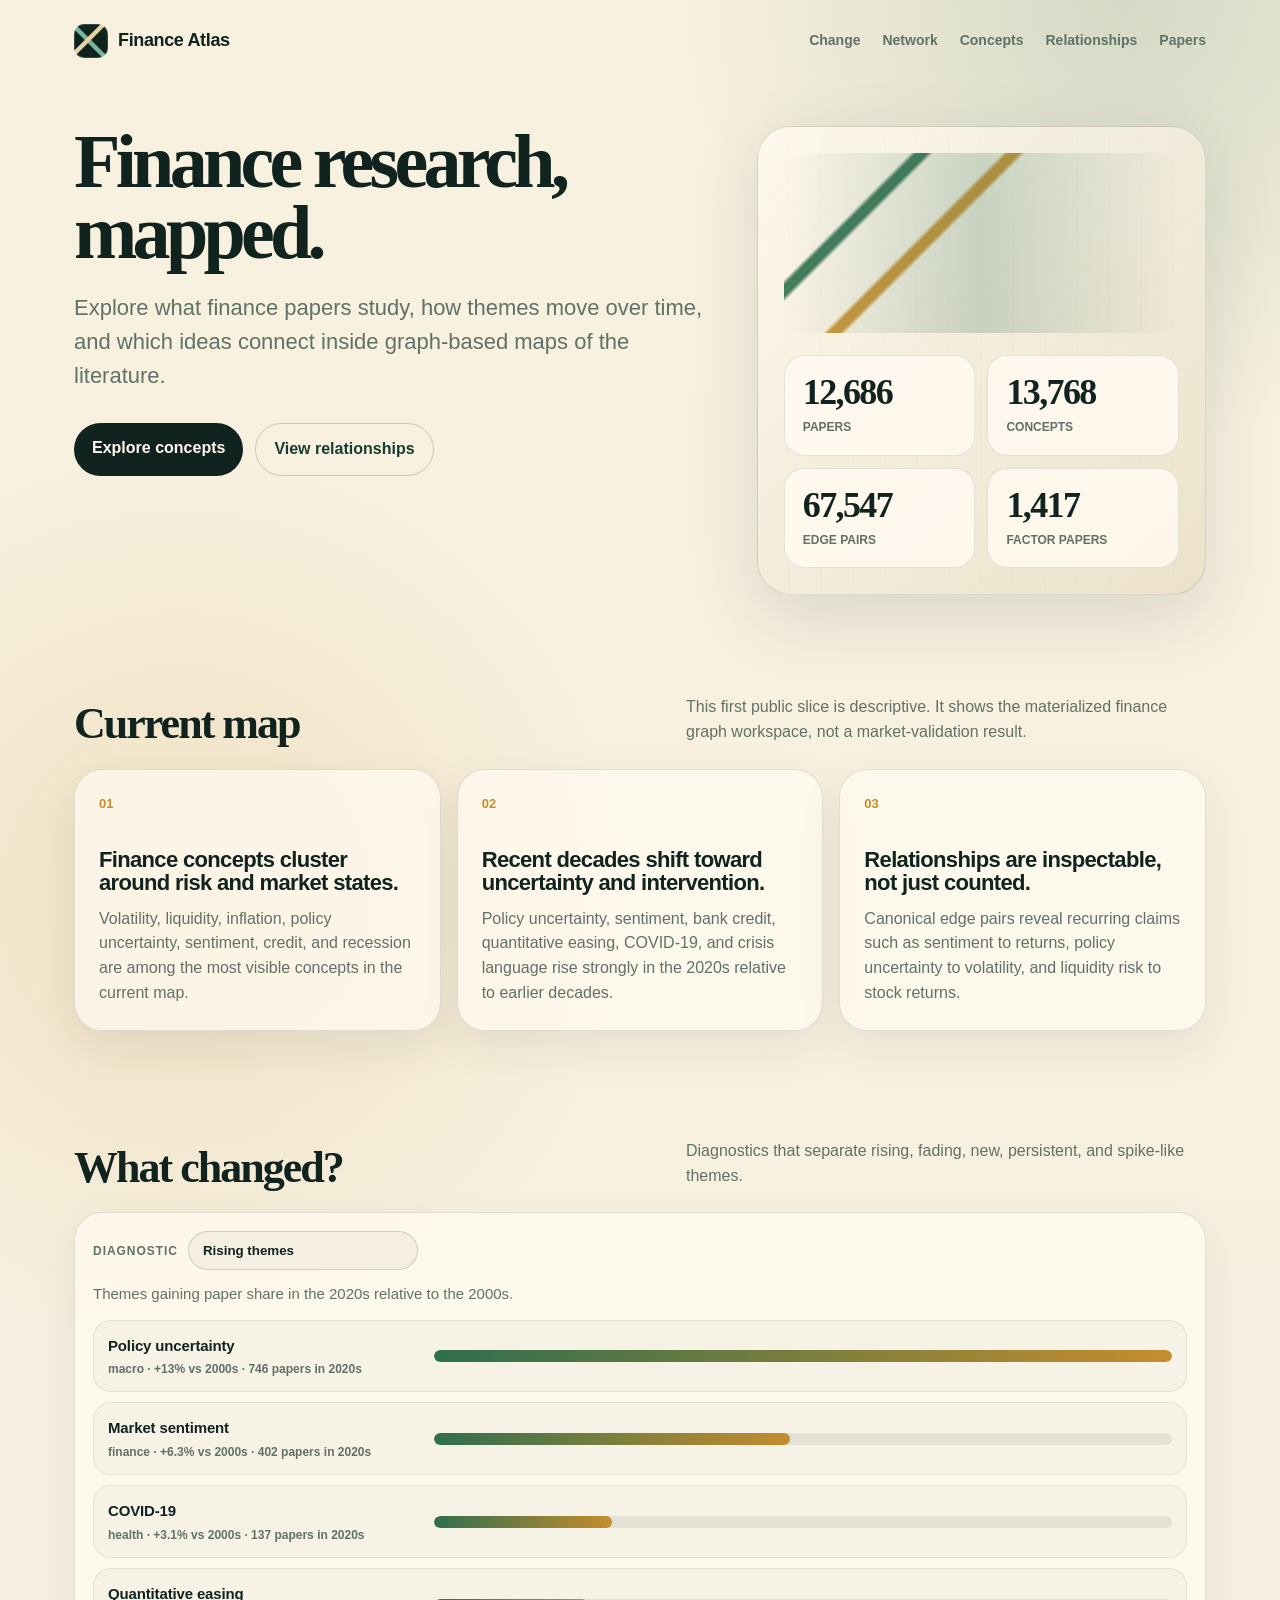
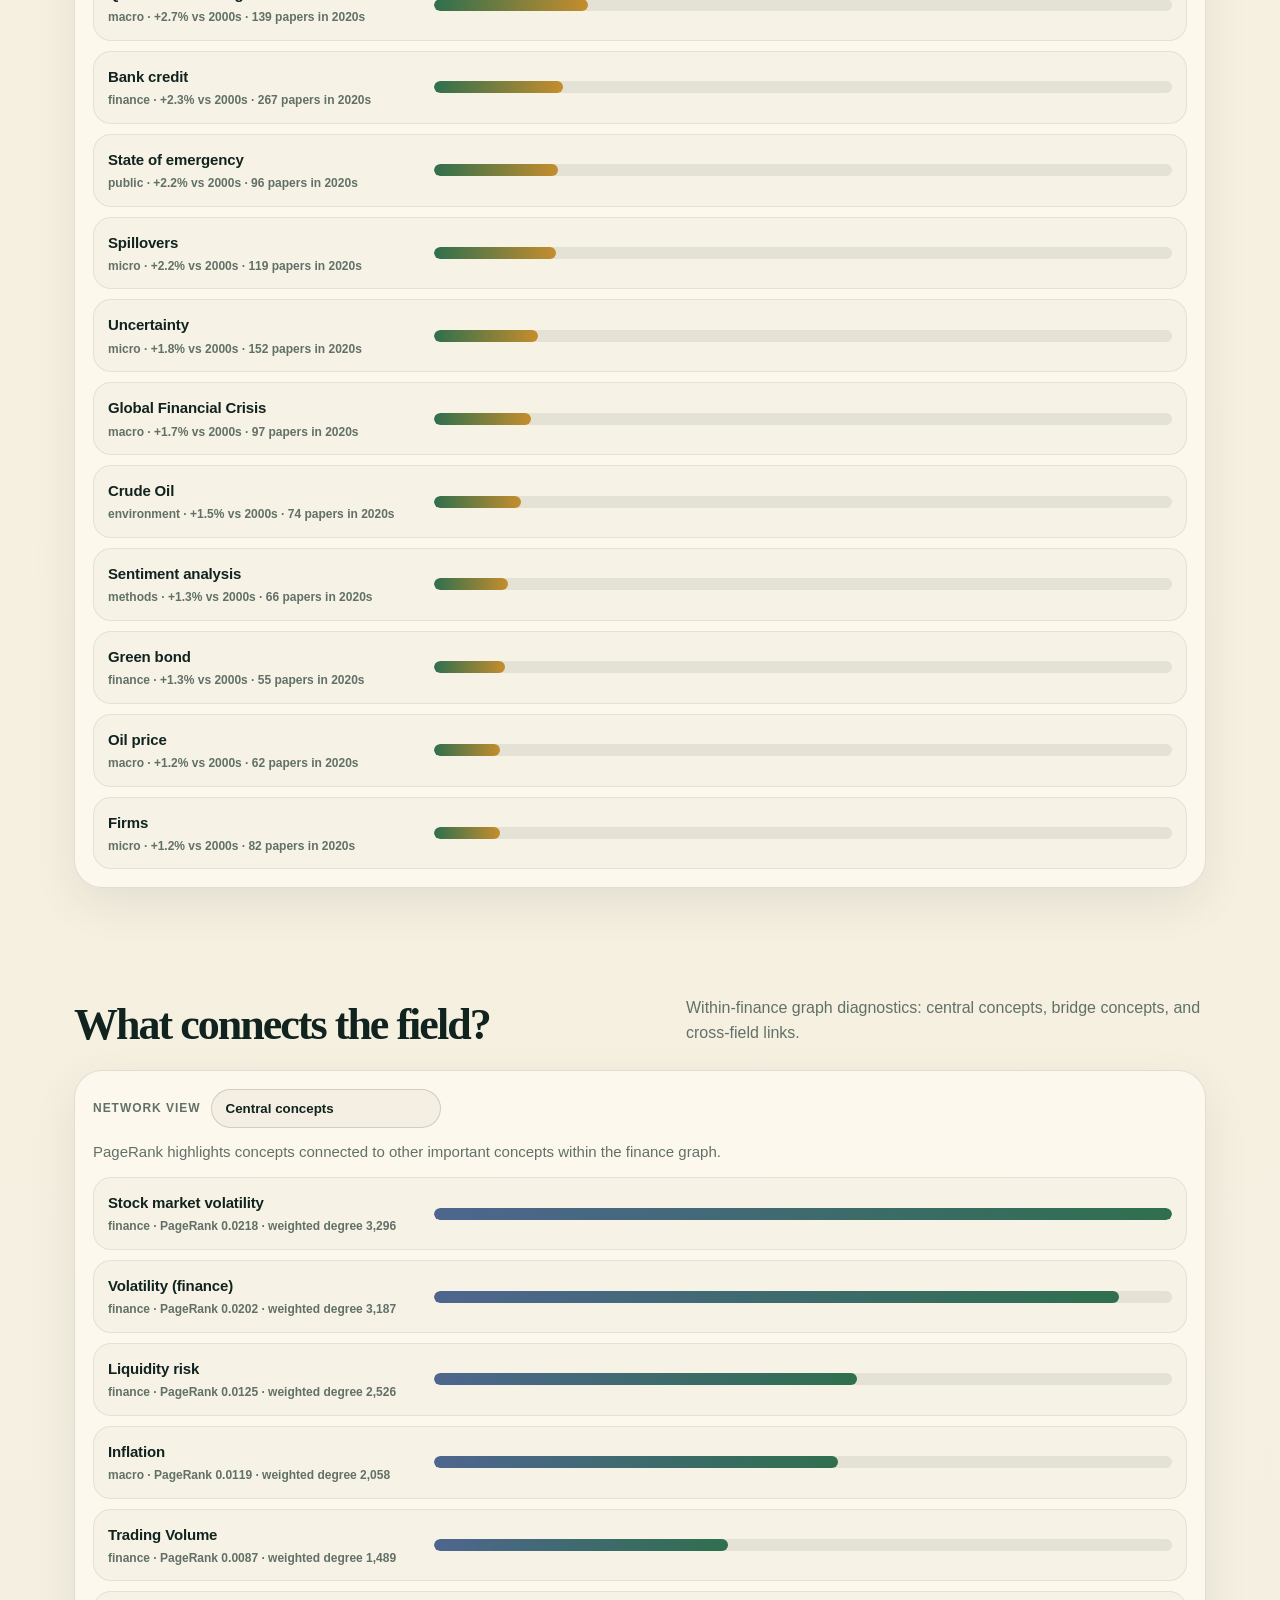
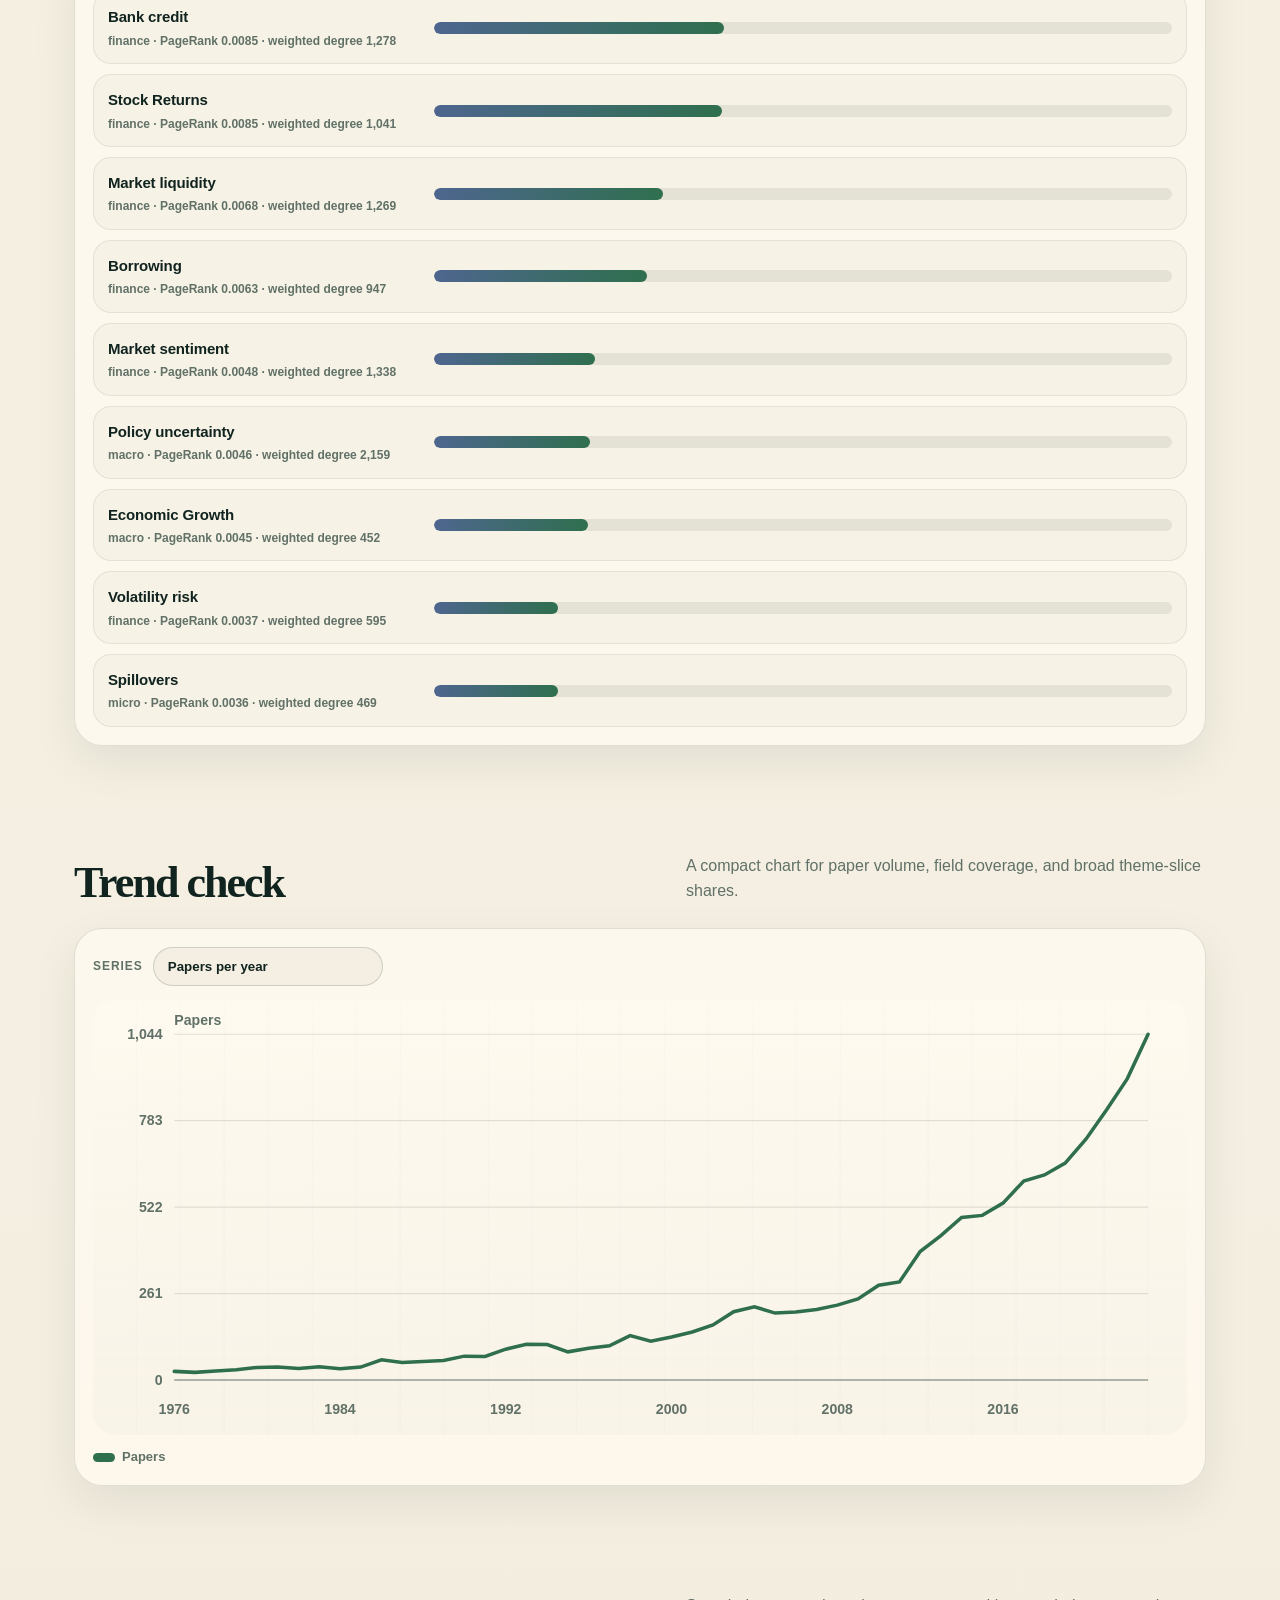
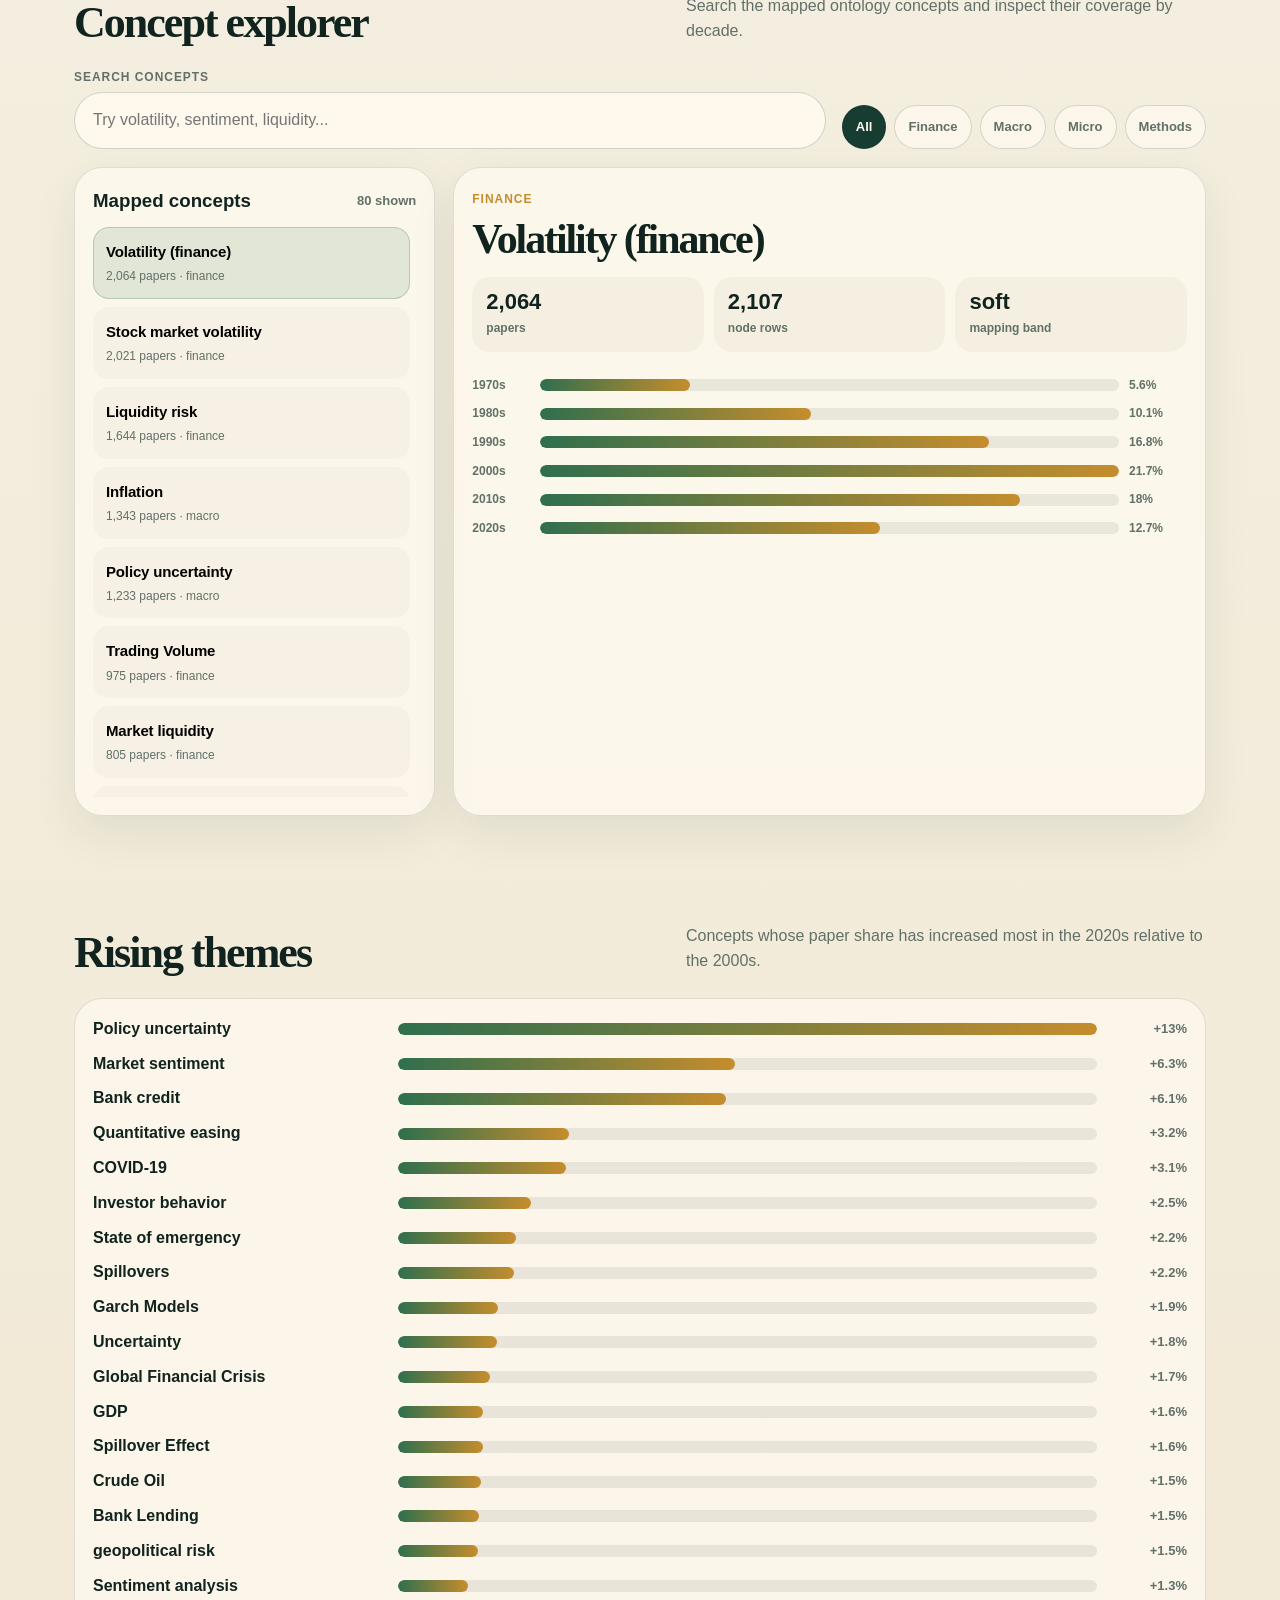
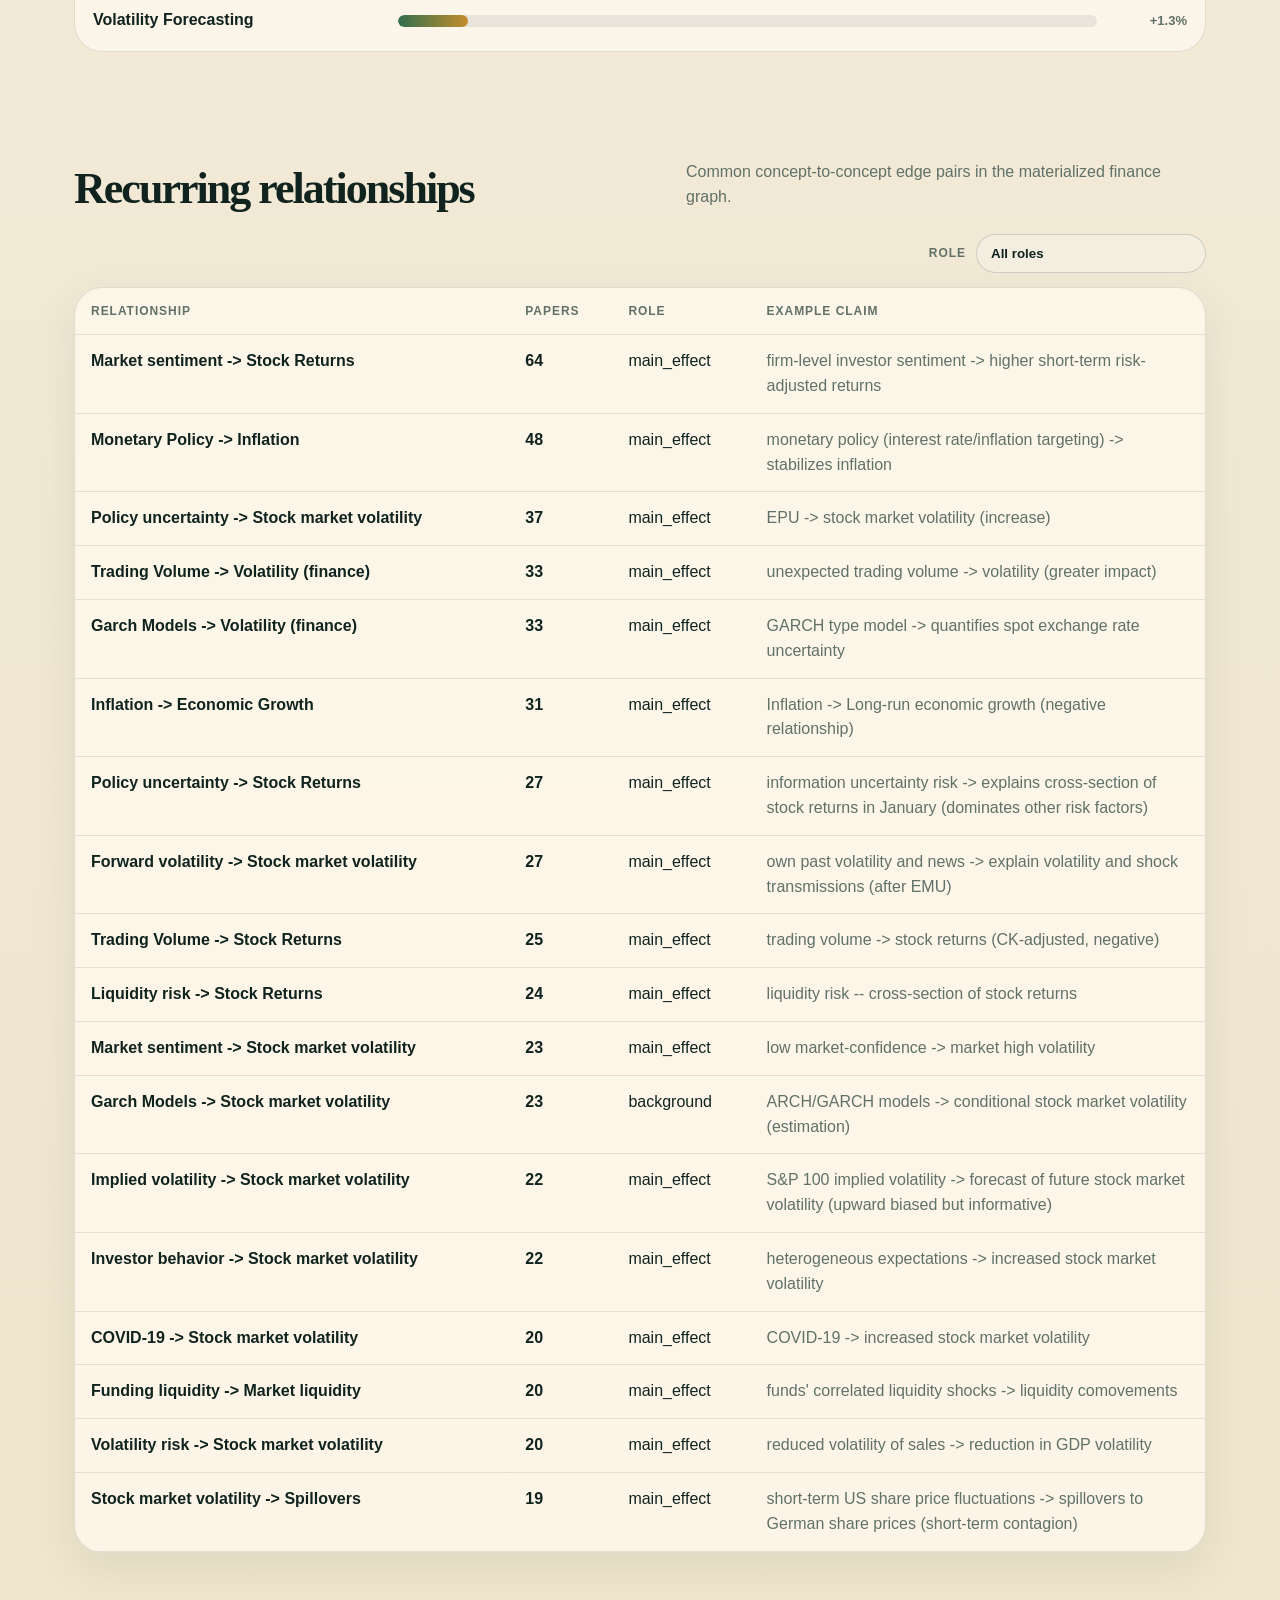
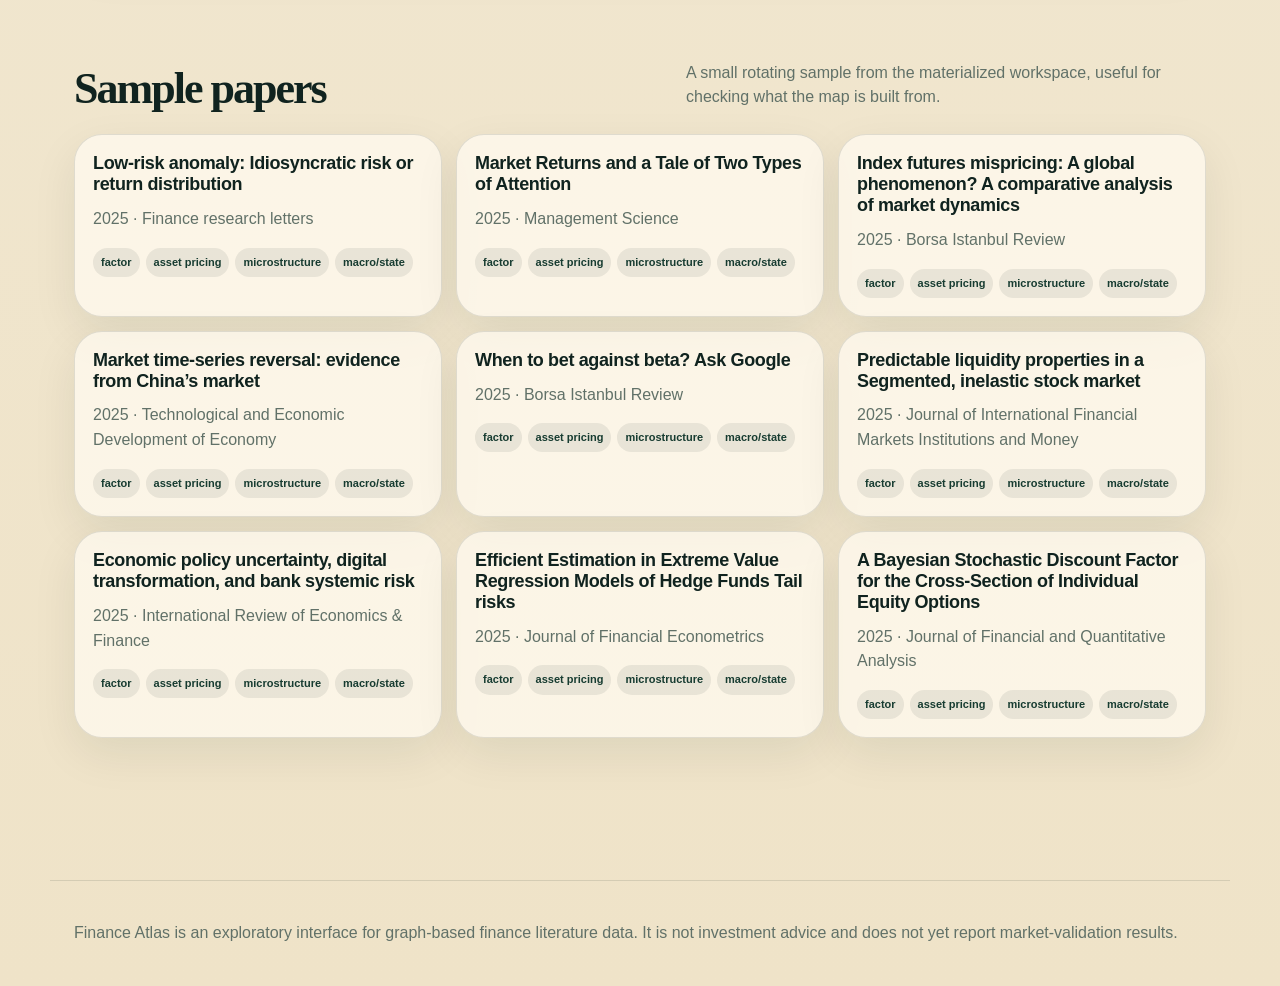
==== index.html @ 01ddf8e2 "Simplify relationship view" ====
<!doctype html>
<html lang="en">
  <head>
    <meta charset="utf-8" />
    <meta name="viewport" content="width=device-width, initial-scale=1" />
    <title>Finance Atlas</title>
    <meta
      name="description"
      content="An interactive explorer of mapped finance research themes, concepts, and relationships."
    />
    <link rel="icon" href="assets/favicon.svg" type="image/svg+xml" />
    <link rel="stylesheet" href="styles.css" />
  </head>
  <body>
    <header class="site-header">
      <a class="brand" href="#" aria-label="Finance Atlas home">
        <span class="brand-mark" aria-hidden="true"></span>
        <span>Finance Atlas</span>
      </a>
      <nav class="top-nav" aria-label="Primary navigation">
        <a href="#change">Change</a>
        <a href="#network">Network</a>
        <a href="#concepts">Concepts</a>
        <a href="#relationships">Relationships</a>
        <a href="#papers">Papers</a>
      </nav>
    </header>

    <main>
      <section class="hero">
        <div class="hero-copy">
          <h1>Finance research, mapped.</h1>
          <p>
            Explore what finance papers study, how themes move over time, and which ideas connect inside
            graph-based maps of the literature.
          </p>
          <div class="hero-actions">
            <a class="button primary" href="#concepts">Explore concepts</a>
            <a class="button secondary" href="#relationships">View relationships</a>
          </div>
        </div>
        <div class="hero-panel" aria-label="Corpus snapshot">
          <div class="signal-line"></div>
          <div class="metric-grid" id="metric-grid"></div>
        </div>
      </section>

      <section class="section deck-section" aria-labelledby="overview-title">
        <div class="section-heading">
          <h2 id="overview-title">Current map</h2>
          <p>
            This first public slice is descriptive. It shows the materialized finance graph workspace, not a
            market-validation result.
          </p>
        </div>
        <div class="overview-grid">
          <article class="story-card">
            <span class="card-number">01</span>
            <h3>Finance concepts cluster around risk and market states.</h3>
            <p>
              Volatility, liquidity, inflation, policy uncertainty, sentiment, credit, and recession are among the
              most visible concepts in the current map.
            </p>
          </article>
          <article class="story-card">
            <span class="card-number">02</span>
            <h3>Recent decades shift toward uncertainty and intervention.</h3>
            <p>
              Policy uncertainty, sentiment, bank credit, quantitative easing, COVID-19, and crisis language rise
              strongly in the 2020s relative to earlier decades.
            </p>
          </article>
          <article class="story-card">
            <span class="card-number">03</span>
            <h3>Relationships are inspectable, not just counted.</h3>
            <p>
              Canonical edge pairs reveal recurring claims such as sentiment to returns, policy uncertainty to
              volatility, and liquidity risk to stock returns.
            </p>
          </article>
        </div>
      </section>

      <section class="section" id="change" aria-labelledby="change-title">
        <div class="section-heading">
          <h2 id="change-title">What changed?</h2>
          <p>Diagnostics that separate rising, fading, new, persistent, and spike-like themes.</p>
        </div>
        <div class="chart-card">
          <div class="chart-toolbar">
            <label for="change-view-select">Diagnostic</label>
            <select id="change-view-select">
              <option value="rising">Rising themes</option>
              <option value="falling">Fading themes</option>
              <option value="new_arrivals">New arrivals</option>
              <option value="persistent">Persistent themes</option>
              <option value="spiky">Spike-like attention</option>
            </select>
          </div>
          <div id="change-copy" class="diagnostic-copy"></div>
          <div id="change-list" class="diagnostic-list"></div>
        </div>
      </section>

      <section class="section" id="network" aria-labelledby="network-title">
        <div class="section-heading">
          <h2 id="network-title">What connects the field?</h2>
          <p>Within-finance graph diagnostics: central concepts, bridge concepts, and cross-field links.</p>
        </div>
        <div class="chart-card">
          <div class="chart-toolbar">
            <label for="network-view-select">Network view</label>
            <select id="network-view-select">
              <option value="central">Central concepts</option>
              <option value="centrality_change">Became central</option>
              <option value="centrality_fall">Lost centrality</option>
              <option value="trajectories">Centrality paths</option>
              <option value="communities">Communities</option>
              <option value="bridges">Bridge concepts</option>
              <option value="field_bridges">Cross-field links</option>
              <option value="decade">Central concepts by decade</option>
              <option value="global_core">Central in economics too</option>
              <option value="local_specialists">Finance-local specialists</option>
              <option value="credibility_audit">Map credibility audit</option>
            </select>
            <select id="network-decade-select" class="compact-select" aria-label="Choose decade">
              <option value="2020">2020s</option>
              <option value="2010">2010s</option>
              <option value="2000">2000s</option>
              <option value="1990">1990s</option>
              <option value="1980">1980s</option>
              <option value="1970">1970s</option>
            </select>
          </div>
          <div id="network-copy" class="diagnostic-copy"></div>
          <div id="network-list" class="diagnostic-list"></div>
        </div>
      </section>

      <section class="section" id="time" aria-labelledby="time-title">
        <div class="section-heading">
          <h2 id="time-title">Trend check</h2>
          <p>A compact chart for paper volume, field coverage, and broad theme-slice shares.</p>
        </div>
        <div class="chart-card">
          <div class="chart-toolbar">
            <label for="time-view-select">Series</label>
            <select id="time-view-select">
              <option value="volume">Papers per year</option>
              <option value="fields">Field coverage by decade</option>
              <option value="slices">Theme-slice share by year</option>
            </select>
          </div>
          <div id="time-chart" class="time-chart" role="img" aria-label="Time series chart"></div>
          <div id="time-legend" class="time-legend"></div>
        </div>
      </section>

      <section class="section explorer" id="concepts" aria-labelledby="concepts-title">
        <div class="section-heading">
          <h2 id="concepts-title">Concept explorer</h2>
          <p>Search the mapped ontology concepts and inspect their coverage by decade.</p>
        </div>

        <div class="toolbar">
          <label class="search-label" for="concept-search">Search concepts</label>
          <input id="concept-search" type="search" placeholder="Try volatility, sentiment, liquidity..." />
          <div class="chip-row" role="group" aria-label="Concept filters">
            <button class="chip active" data-field="all">All</button>
            <button class="chip" data-field="finance">Finance</button>
            <button class="chip" data-field="macro">Macro</button>
            <button class="chip" data-field="micro">Micro</button>
            <button class="chip" data-field="methods">Methods</button>
          </div>
        </div>

        <div class="split-view">
          <div class="list-panel">
            <div class="panel-title-row">
              <h3>Mapped concepts</h3>
              <span id="concept-count"></span>
            </div>
            <div class="concept-list" id="concept-list"></div>
          </div>
          <div class="detail-panel" id="concept-detail"></div>
        </div>
      </section>

      <section class="section" aria-labelledby="rising-title">
        <div class="section-heading">
          <h2 id="rising-title">Rising themes</h2>
          <p>Concepts whose paper share has increased most in the 2020s relative to the 2000s.</p>
        </div>
        <div class="bar-list" id="rising-list"></div>
      </section>

      <section class="section" id="relationships" aria-labelledby="relationships-title">
        <div class="section-heading">
          <h2 id="relationships-title">Recurring relationships</h2>
          <p>Common concept-to-concept edge pairs in the materialized finance graph.</p>
        </div>
        <div class="chart-toolbar relationship-toolbar">
          <label for="edge-role-select">Role</label>
          <select id="edge-role-select">
            <option value="all">All roles</option>
          </select>
        </div>
        <div class="edge-table-wrap">
          <table class="edge-table">
            <thead>
              <tr>
                <th>Relationship</th>
                <th>Papers</th>
                <th>Role</th>
                <th>Example claim</th>
              </tr>
            </thead>
            <tbody id="edge-table-body"></tbody>
          </table>
        </div>
      </section>

      <section class="section" id="papers" aria-labelledby="papers-title">
        <div class="section-heading">
          <h2 id="papers-title">Sample papers</h2>
          <p>A small rotating sample from the materialized workspace, useful for checking what the map is built from.</p>
        </div>
        <div class="paper-grid" id="paper-grid"></div>
      </section>
    </main>

    <footer class="site-footer">
      <p>
        Finance Atlas is an exploratory interface for graph-based finance literature data. It is not investment
        advice and does not yet report market-validation results.
      </p>
    </footer>

    <script src="app.js" type="module"></script>
  </body>
</html>
---- styles.css ----
:root {
  color-scheme: light;
  --ink: #10231f;
  --muted: #617168;
  --paper: #f4efe2;
  --paper-deep: #e7dcc3;
  --line: #d7cbae;
  --green: #2f6f4e;
  --green-dark: #173c31;
  --blue: #4e668f;
  --gold: #c58d2d;
  --cream: #fffaf0;
  --shadow: 0 22px 70px rgba(16, 35, 31, 0.13);
}

* {
  box-sizing: border-box;
}

html {
  scroll-behavior: smooth;
}

body {
  margin: 0;
  background:
    radial-gradient(circle at 14% 10%, rgba(197, 141, 45, 0.16), transparent 28rem),
    radial-gradient(circle at 88% 0%, rgba(47, 111, 78, 0.18), transparent 28rem),
    linear-gradient(180deg, #f8f1df 0%, #f4efe2 48%, #efe3c8 100%);
  color: var(--ink);
  font-family: "Avenir Next", "Gill Sans", "Trebuchet MS", sans-serif;
  line-height: 1.55;
}

a {
  color: inherit;
  text-decoration: none;
}

button,
input {
  font: inherit;
}

.site-header {
  align-items: center;
  display: flex;
  justify-content: space-between;
  margin: 0 auto;
  max-width: 1180px;
  padding: 24px 24px 10px;
}

.brand {
  align-items: center;
  display: inline-flex;
  font-size: 18px;
  font-weight: 800;
  gap: 10px;
  letter-spacing: -0.02em;
}

.brand-mark {
  background:
    linear-gradient(135deg, transparent 39%, #e6d4a3 40% 48%, transparent 49%),
    linear-gradient(45deg, transparent 42%, #77b7a0 43% 51%, transparent 52%),
    #10231f;
  border-radius: 10px;
  box-shadow: inset 0 0 0 1px rgba(255, 250, 240, 0.18);
  display: inline-block;
  height: 34px;
  width: 34px;
}

.top-nav {
  align-items: center;
  display: flex;
  gap: 22px;
  color: var(--muted);
  font-size: 14px;
  font-weight: 700;
}

.top-nav a:hover {
  color: var(--ink);
}

main {
  margin: 0 auto;
  max-width: 1180px;
  padding: 0 24px 64px;
}

.hero {
  align-items: stretch;
  display: grid;
  gap: 34px;
  grid-template-columns: minmax(0, 1.04fr) minmax(360px, 0.72fr);
  padding: 58px 0 46px;
}

.hero-copy h1 {
  font-family: "Iowan Old Style", "Palatino Linotype", Georgia, serif;
  font-size: clamp(40px, 6.2vw, 76px);
  font-weight: 700;
  letter-spacing: -0.062em;
  line-height: 0.94;
  margin: 0;
  max-width: 680px;
}

.hero-copy p {
  color: var(--muted);
  font-size: clamp(18px, 2vw, 22px);
  max-width: 720px;
}

.hero-actions {
  display: flex;
  flex-wrap: wrap;
  gap: 12px;
  margin-top: 30px;
}

.button {
  border-radius: 999px;
  display: inline-flex;
  font-weight: 800;
  justify-content: center;
  padding: 13px 18px;
}

.button.primary {
  background: var(--ink);
  color: var(--cream);
}

.button.secondary {
  border: 1px solid rgba(16, 35, 31, 0.2);
  color: var(--green-dark);
}

.hero-panel {
  background:
    linear-gradient(140deg, rgba(255, 250, 240, 0.82), rgba(231, 220, 195, 0.72)),
    repeating-linear-gradient(90deg, transparent 0 30px, rgba(16, 35, 31, 0.045) 31px 32px);
  border: 1px solid rgba(16, 35, 31, 0.13);
  border-radius: 34px;
  box-shadow: var(--shadow);
  overflow: hidden;
  padding: 26px;
  position: relative;
}

.signal-line {
  background:
    linear-gradient(90deg, transparent, rgba(47, 111, 78, 0.22), transparent),
    linear-gradient(135deg, transparent 22%, rgba(47, 111, 78, 0.9) 23% 25%, transparent 26% 38%, rgba(197, 141, 45, 0.9) 39% 41%, transparent 42%);
  border-radius: 22px;
  height: 180px;
  margin-bottom: 22px;
}

.metric-grid {
  display: grid;
  gap: 12px;
  grid-template-columns: repeat(2, minmax(0, 1fr));
}

.metric {
  background: rgba(255, 250, 240, 0.86);
  border: 1px solid rgba(16, 35, 31, 0.1);
  border-radius: 20px;
  padding: 18px;
}

.metric strong {
  display: block;
  font-family: "Iowan Old Style", "Palatino Linotype", Georgia, serif;
  font-size: 36px;
  letter-spacing: -0.045em;
  line-height: 1;
}

.metric span {
  color: var(--muted);
  display: block;
  font-size: 12px;
  font-weight: 800;
  margin-top: 8px;
  text-transform: uppercase;
}

.section {
  padding: 54px 0;
}

.section-heading {
  align-items: end;
  display: flex;
  gap: 24px;
  justify-content: space-between;
  margin-bottom: 24px;
}

.section-heading h2 {
  font-family: "Iowan Old Style", "Palatino Linotype", Georgia, serif;
  font-size: clamp(30px, 4vw, 44px);
  letter-spacing: -0.045em;
  line-height: 0.95;
  margin: 0;
}

.section-heading p {
  color: var(--muted);
  margin: 0;
  max-width: 520px;
}

.overview-grid {
  display: grid;
  gap: 16px;
  grid-template-columns: repeat(3, minmax(0, 1fr));
}

.story-card,
.list-panel,
.detail-panel,
.edge-table-wrap,
.paper-card {
  background: rgba(255, 250, 240, 0.76);
  border: 1px solid rgba(16, 35, 31, 0.12);
  border-radius: 28px;
  box-shadow: 0 16px 45px rgba(16, 35, 31, 0.08);
}

.story-card {
  padding: 24px;
}

.card-number {
  color: var(--gold);
  display: block;
  font-size: 13px;
  font-weight: 900;
  margin-bottom: 34px;
}

.story-card h3 {
  font-size: 22px;
  letter-spacing: -0.03em;
  line-height: 1.06;
  margin: 0 0 12px;
}

.story-card p {
  color: var(--muted);
  margin: 0;
}

.chart-card {
  background: rgba(255, 250, 240, 0.78);
  border: 1px solid rgba(16, 35, 31, 0.12);
  border-radius: 28px;
  box-shadow: 0 16px 45px rgba(16, 35, 31, 0.08);
  padding: 18px;
}

.chart-toolbar {
  align-items: center;
  display: flex;
  flex-wrap: wrap;
  gap: 10px;
  margin-bottom: 14px;
}

.chart-toolbar label {
  color: var(--muted);
  font-size: 12px;
  font-weight: 900;
  letter-spacing: 0.08em;
  text-transform: uppercase;
}

.chart-toolbar select {
  appearance: none;
  background: rgba(244, 239, 226, 0.95);
  border: 1px solid rgba(16, 35, 31, 0.16);
  border-radius: 999px;
  color: var(--ink);
  cursor: pointer;
  font-weight: 800;
  min-width: 230px;
  padding: 11px 36px 11px 14px;
}

.chart-toolbar .compact-select {
  min-width: 120px;
}

.chart-toolbar .compact-select[hidden] {
  display: none;
}

.diagnostic-copy {
  color: var(--muted);
  font-size: 15px;
  margin: -2px 0 14px;
}

.diagnostic-list {
  display: grid;
  gap: 10px;
}

.diagnostic-row {
  align-items: center;
  background: rgba(244, 239, 226, 0.76);
  border: 1px solid rgba(16, 35, 31, 0.08);
  border-radius: 18px;
  display: grid;
  gap: 16px;
  grid-template-columns: minmax(260px, 0.42fr) 1fr;
  padding: 13px 14px;
}

.diagnostic-row strong {
  display: block;
  font-size: 15px;
  letter-spacing: -0.01em;
}

.diagnostic-row span {
  color: var(--muted);
  display: block;
  font-size: 12px;
  font-weight: 800;
  margin-top: 3px;
}

.empty-note {
  color: var(--muted);
  font-weight: 800;
  margin: 8px;
}

.audit-line {
  align-items: center;
  display: flex;
  flex-wrap: wrap;
  gap: 8px;
  margin-top: 8px;
}

.audit-badge {
  border-radius: 999px;
  display: inline-flex;
  font-size: 11px;
  font-weight: 900;
  padding: 4px 8px;
}

.audit-badge.high {
  background: rgba(47, 111, 78, 0.14);
  color: var(--green-dark);
}

.audit-badge.medium {
  background: rgba(197, 141, 45, 0.18);
  color: #765018;
}

.audit-badge.low_or_audit_first {
  background: rgba(138, 90, 68, 0.16);
  color: #6d3f30;
}

.community-row {
  grid-template-columns: minmax(360px, 0.58fr) 1fr;
}

.trajectory-row {
  grid-template-columns: minmax(260px, 0.5fr) 190px;
}

.mini-tags {
  display: flex;
  flex-wrap: wrap;
  gap: 6px;
  margin-top: 9px;
}

.mini-tag {
  background: rgba(47, 111, 78, 0.1);
  border: 1px solid rgba(47, 111, 78, 0.16);
  border-radius: 999px;
  color: var(--green-dark) !important;
  display: inline-flex !important;
  font-size: 11px !important;
  margin: 0 !important;
  padding: 3px 7px;
}

.sparkline {
  align-self: center;
  display: block;
  justify-self: end;
  max-width: 190px;
  overflow: visible;
  width: 100%;
}

.sparkline path {
  fill: none;
  stroke: var(--blue);
  stroke-linecap: round;
  stroke-linejoin: round;
  stroke-width: 3;
}

.sparkline circle {
  fill: var(--cream);
  stroke: var(--green-dark);
  stroke-width: 1.4;
}

.time-chart {
  background:
    linear-gradient(180deg, rgba(255, 250, 240, 0.65), rgba(244, 239, 226, 0.5)),
    repeating-linear-gradient(90deg, transparent 0 42px, rgba(16, 35, 31, 0.028) 43px 44px);
  border-radius: 22px;
  overflow: hidden;
  padding: 6px;
}

.svg-chart {
  display: block;
  height: auto;
  width: 100%;
}

.grid-line {
  stroke: rgba(16, 35, 31, 0.12);
  stroke-width: 1;
}

.axis-line {
  stroke: rgba(16, 35, 31, 0.36);
  stroke-width: 1.2;
}

.axis-label,
.chart-y-label {
  fill: var(--muted);
  font-size: 12px;
  font-weight: 800;
}

.time-legend {
  display: flex;
  flex-wrap: wrap;
  gap: 12px;
  margin-top: 12px;
}

.time-legend span {
  align-items: center;
  color: var(--muted);
  display: inline-flex;
  font-size: 13px;
  font-weight: 800;
  gap: 7px;
}

.time-legend i {
  --c0: #2f6f4e;
  --c1: #4e668f;
  --c2: #c58d2d;
  --c3: #8a5a44;
  --c4: #7a5a9e;
  --c5: #537a7a;
  background: var(--c0);
  border-radius: 999px;
  display: inline-block;
  height: 9px;
  width: 22px;
}

.time-legend i[style*="--i:1"] {
  background: var(--c1);
}

.time-legend i[style*="--i:2"] {
  background: var(--c2);
}

.time-legend i[style*="--i:3"] {
  background: var(--c3);
}

.time-legend i[style*="--i:4"] {
  background: var(--c4);
}

.time-legend i[style*="--i:5"] {
  background: var(--c5);
}

.toolbar {
  align-items: end;
  display: grid;
  gap: 16px;
  grid-template-columns: minmax(280px, 1fr) auto;
  margin-bottom: 18px;
}

.search-label {
  color: var(--muted);
  display: block;
  font-size: 12px;
  font-weight: 900;
  grid-column: 1 / -1;
  letter-spacing: 0.08em;
  margin-bottom: -10px;
  text-transform: uppercase;
}

#concept-search {
  background: rgba(255, 250, 240, 0.88);
  border: 1px solid rgba(16, 35, 31, 0.18);
  border-radius: 999px;
  color: var(--ink);
  outline: none;
  padding: 15px 18px;
  width: 100%;
}

#concept-search:focus {
  border-color: var(--green);
  box-shadow: 0 0 0 4px rgba(47, 111, 78, 0.13);
}

.chip-row {
  display: flex;
  flex-wrap: wrap;
  gap: 8px;
  justify-content: flex-end;
}

.chip {
  background: rgba(255, 250, 240, 0.7);
  border: 1px solid rgba(16, 35, 31, 0.16);
  border-radius: 999px;
  color: var(--muted);
  cursor: pointer;
  font-size: 13px;
  font-weight: 800;
  padding: 11px 13px;
}

.chip.active,
.chip:hover {
  background: var(--green-dark);
  color: var(--cream);
}

.split-view {
  display: grid;
  gap: 18px;
  grid-template-columns: minmax(320px, 0.48fr) minmax(0, 1fr);
}

.list-panel,
.detail-panel {
  min-height: 520px;
  padding: 18px;
}

.panel-title-row {
  align-items: center;
  display: flex;
  justify-content: space-between;
  margin-bottom: 12px;
}

.panel-title-row h3 {
  margin: 0;
}

#concept-count {
  color: var(--muted);
  font-size: 13px;
  font-weight: 800;
}

.concept-list {
  display: grid;
  gap: 8px;
  max-height: 570px;
  overflow: auto;
  padding-right: 6px;
}

.concept-row {
  background: rgba(244, 239, 226, 0.72);
  border: 1px solid transparent;
  border-radius: 16px;
  cursor: pointer;
  display: grid;
  gap: 4px;
  padding: 12px;
  text-align: left;
}

.concept-row.active,
.concept-row:hover {
  background: rgba(47, 111, 78, 0.12);
  border-color: rgba(47, 111, 78, 0.26);
}

.concept-row strong {
  font-size: 15px;
  letter-spacing: -0.01em;
}

.concept-row span {
  color: var(--muted);
  font-size: 12px;
}

.detail-kicker {
  color: var(--gold);
  font-size: 12px;
  font-weight: 900;
  letter-spacing: 0.08em;
  text-transform: uppercase;
}

.detail-panel h3 {
  font-family: "Iowan Old Style", "Palatino Linotype", Georgia, serif;
  font-size: clamp(28px, 4vw, 42px);
  letter-spacing: -0.05em;
  line-height: 0.96;
  margin: 8px 0 18px;
}

.detail-stats {
  display: grid;
  gap: 10px;
  grid-template-columns: repeat(3, minmax(0, 1fr));
  margin: 18px 0 24px;
}

.detail-stat {
  background: rgba(244, 239, 226, 0.9);
  border-radius: 18px;
  padding: 14px;
}

.detail-stat strong {
  display: block;
  font-size: 22px;
  line-height: 1;
}

.detail-stat span {
  color: var(--muted);
  display: block;
  font-size: 12px;
  font-weight: 800;
  margin-top: 6px;
}

.mini-chart {
  display: grid;
  gap: 10px;
}

.decade-row {
  align-items: center;
  display: grid;
  gap: 10px;
  grid-template-columns: 58px 1fr 58px;
}

.decade-row span {
  color: var(--muted);
  font-size: 12px;
  font-weight: 800;
}

.bar-track {
  background: rgba(16, 35, 31, 0.08);
  border-radius: 999px;
  height: 12px;
  overflow: hidden;
}

.bar-fill {
  background: linear-gradient(90deg, var(--green), var(--gold));
  border-radius: inherit;
  height: 100%;
}

.blue-fill {
  background: linear-gradient(90deg, var(--blue), var(--green));
}

.bar-list {
  background: rgba(255, 250, 240, 0.72);
  border: 1px solid rgba(16, 35, 31, 0.12);
  border-radius: 28px;
  display: grid;
  gap: 10px;
  padding: 18px;
}

.rising-row {
  align-items: center;
  display: grid;
  gap: 12px;
  grid-template-columns: minmax(160px, 0.42fr) 1fr 78px;
}

.rising-name {
  font-weight: 900;
}

.rising-value {
  color: var(--muted);
  font-size: 13px;
  font-weight: 900;
  text-align: right;
}

.edge-table-wrap {
  overflow: auto;
}

.relationship-toolbar {
  justify-content: flex-end;
}

.edge-table {
  border-collapse: collapse;
  min-width: 900px;
  width: 100%;
}

.edge-table th,
.edge-table td {
  border-bottom: 1px solid rgba(16, 35, 31, 0.1);
  padding: 14px 16px;
  text-align: left;
  vertical-align: top;
}

.edge-table th {
  color: var(--muted);
  font-size: 12px;
  letter-spacing: 0.08em;
  text-transform: uppercase;
}

.edge-table td:nth-child(2) {
  font-weight: 900;
}

.edge-table td:nth-child(4) {
  color: var(--muted);
  max-width: 380px;
}

.paper-grid {
  display: grid;
  gap: 14px;
  grid-template-columns: repeat(3, minmax(0, 1fr));
}

.paper-card {
  padding: 18px;
}

.paper-card h3 {
  font-size: 18px;
  letter-spacing: -0.02em;
  line-height: 1.16;
  margin: 0 0 12px;
}

.paper-card p {
  color: var(--muted);
  margin: 0;
}

.paper-tags {
  display: flex;
  flex-wrap: wrap;
  gap: 6px;
  margin-top: 16px;
}

.paper-tag {
  background: rgba(16, 35, 31, 0.08);
  border-radius: 999px;
  color: var(--green-dark);
  font-size: 11px;
  font-weight: 900;
  padding: 6px 8px;
}

.site-footer {
  border-top: 1px solid rgba(16, 35, 31, 0.12);
  color: var(--muted);
  margin: 24px auto 0;
  max-width: 1180px;
  padding: 24px;
}

@media (max-width: 920px) {
  .hero,
  .split-view,
  .toolbar,
  .overview-grid,
  .paper-grid {
    grid-template-columns: 1fr;
  }

  .section-heading {
    align-items: start;
    flex-direction: column;
  }

  .chip-row {
    justify-content: flex-start;
  }
}

@media (max-width: 640px) {
  .site-header {
    align-items: flex-start;
    flex-direction: column;
    gap: 16px;
  }

  .top-nav {
    width: 100%;
  }

  .hero {
    padding-top: 48px;
  }

  .metric-grid,
  .detail-stats,
  .rising-row,
  .diagnostic-row {
    grid-template-columns: 1fr;
  }

  .rising-value {
    text-align: left;
  }
}
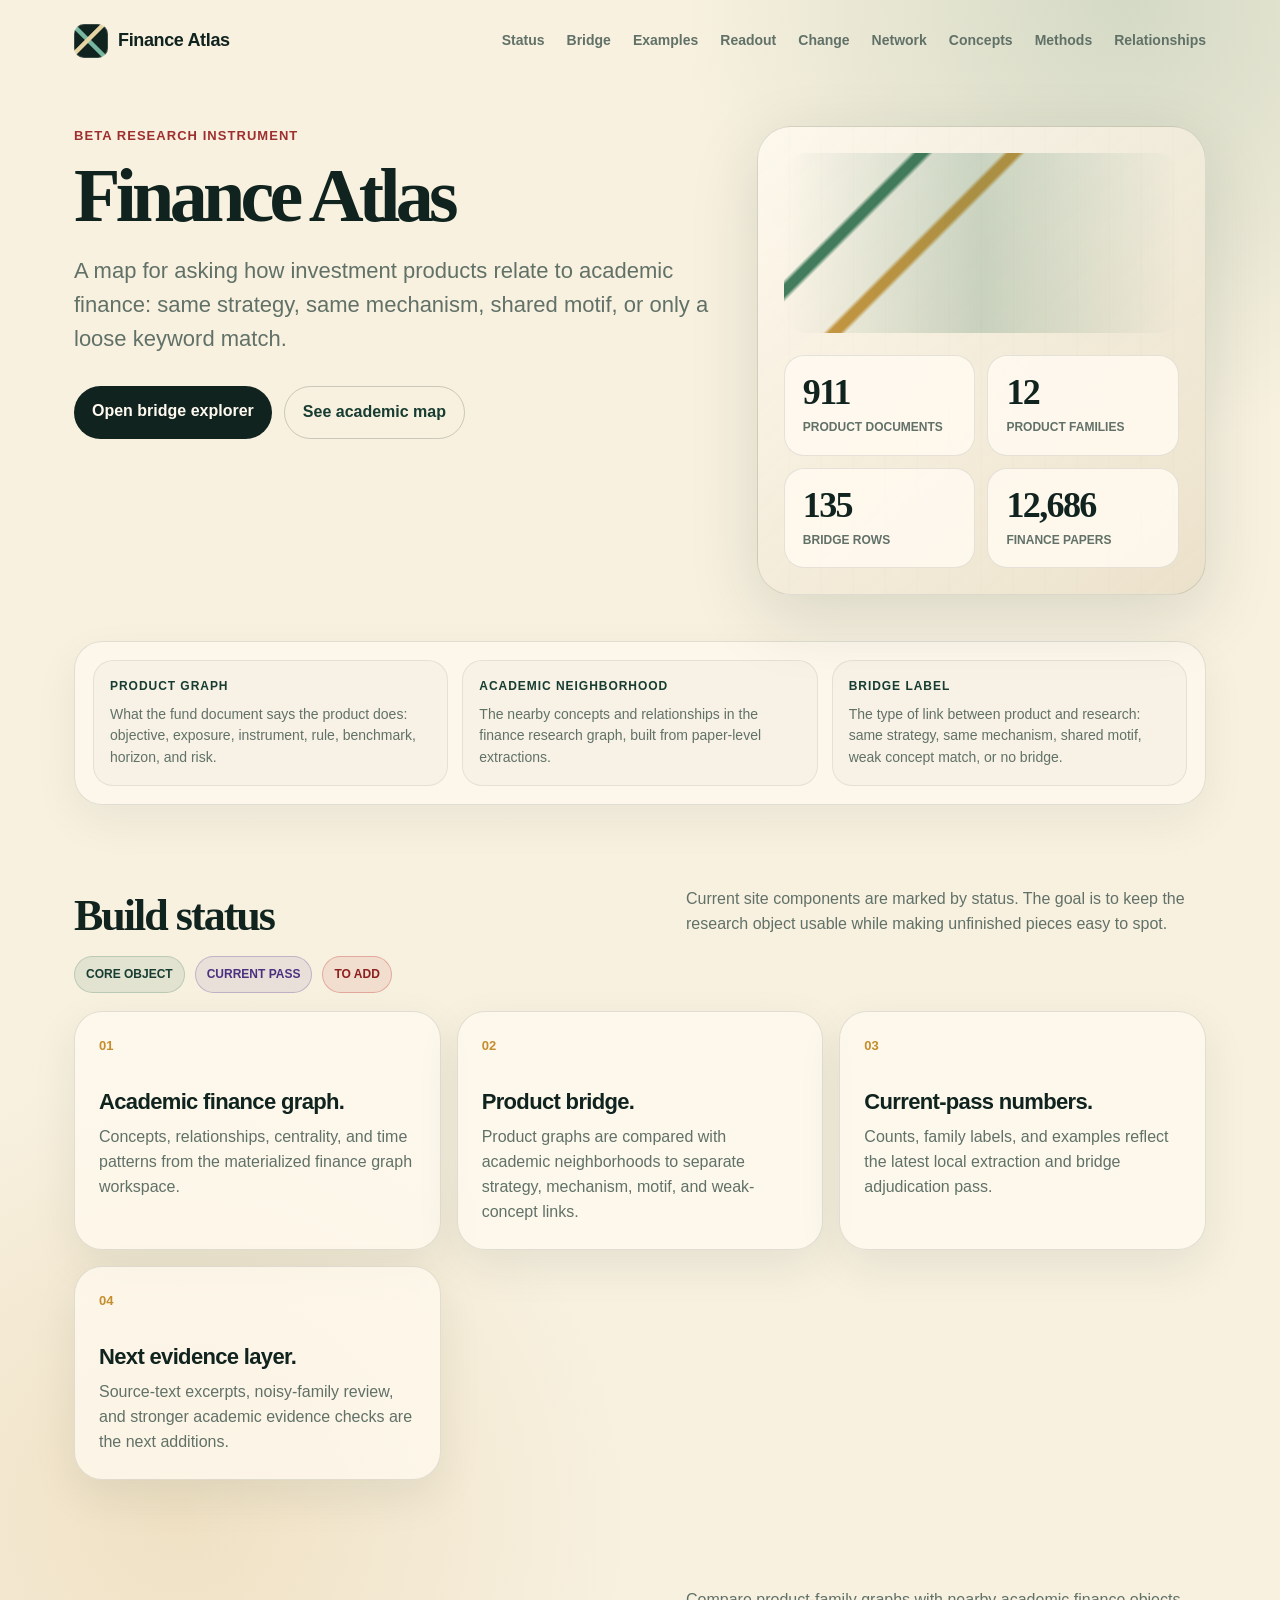
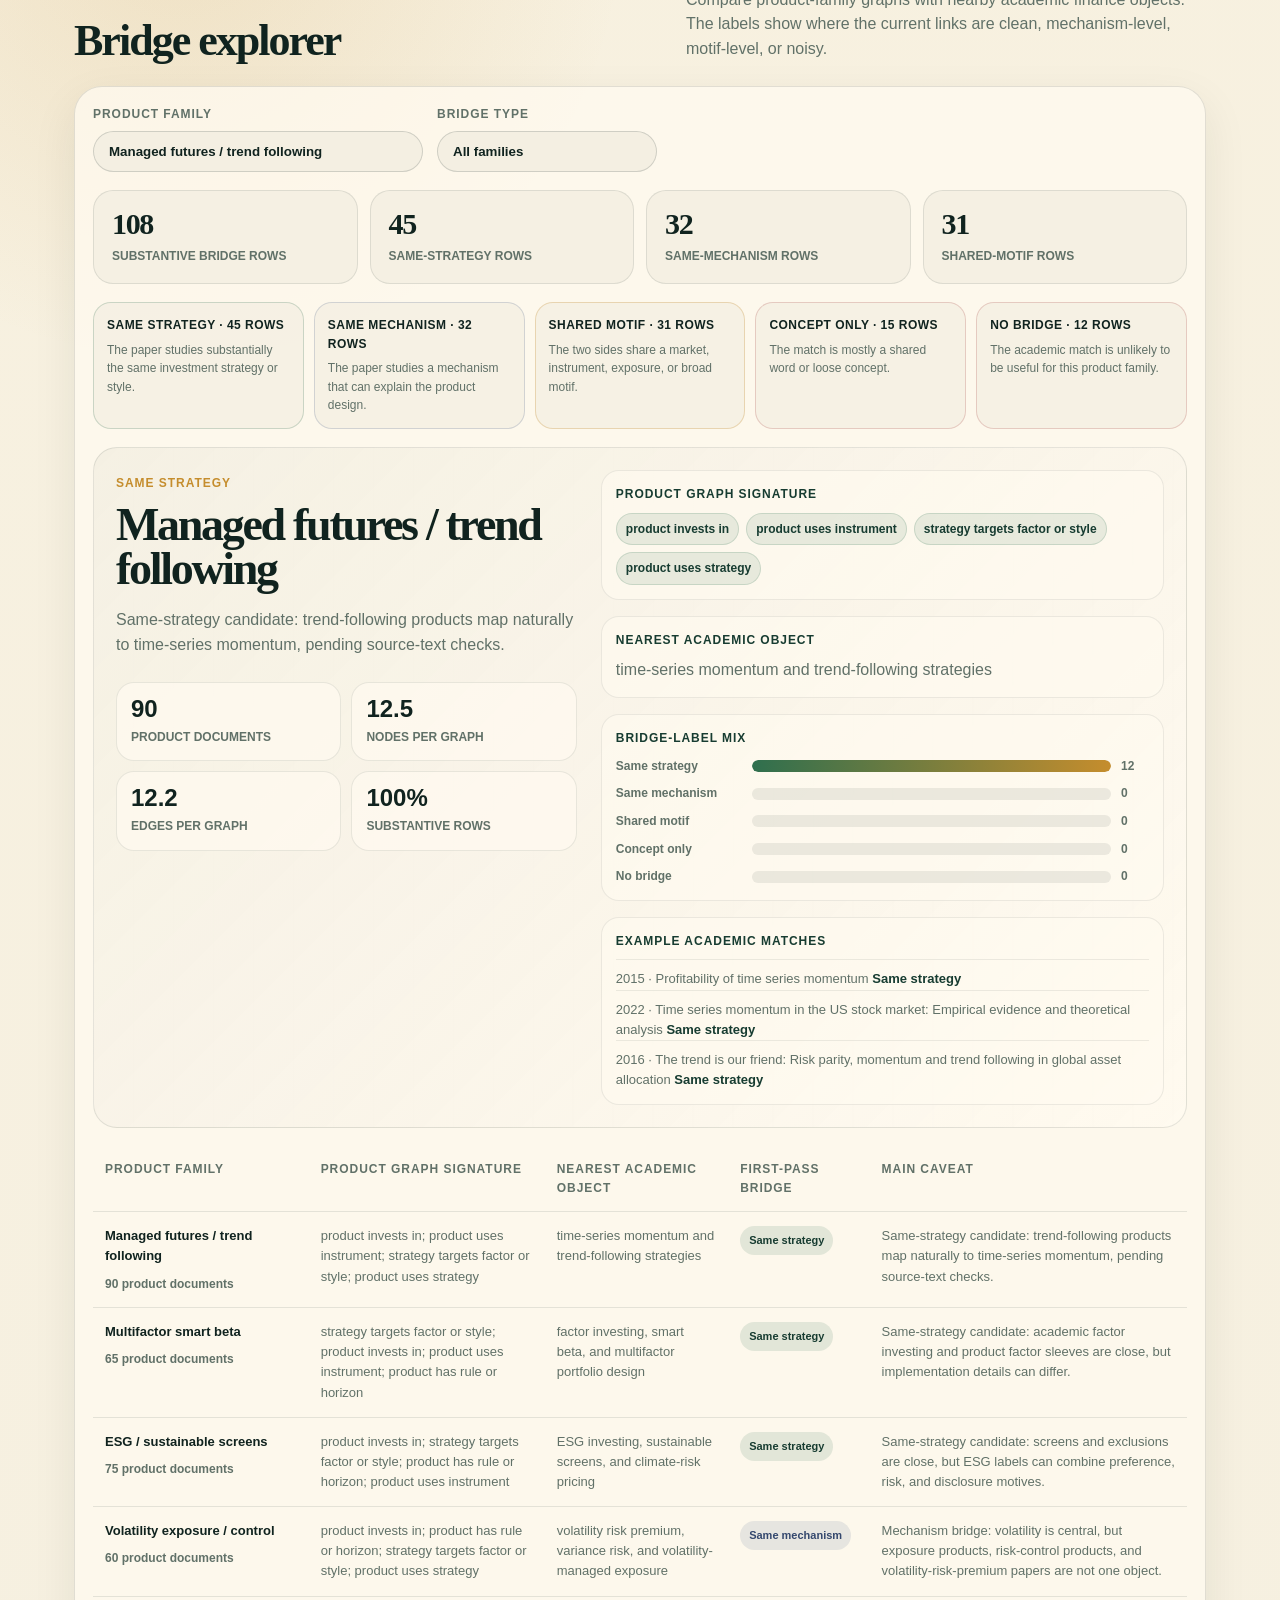
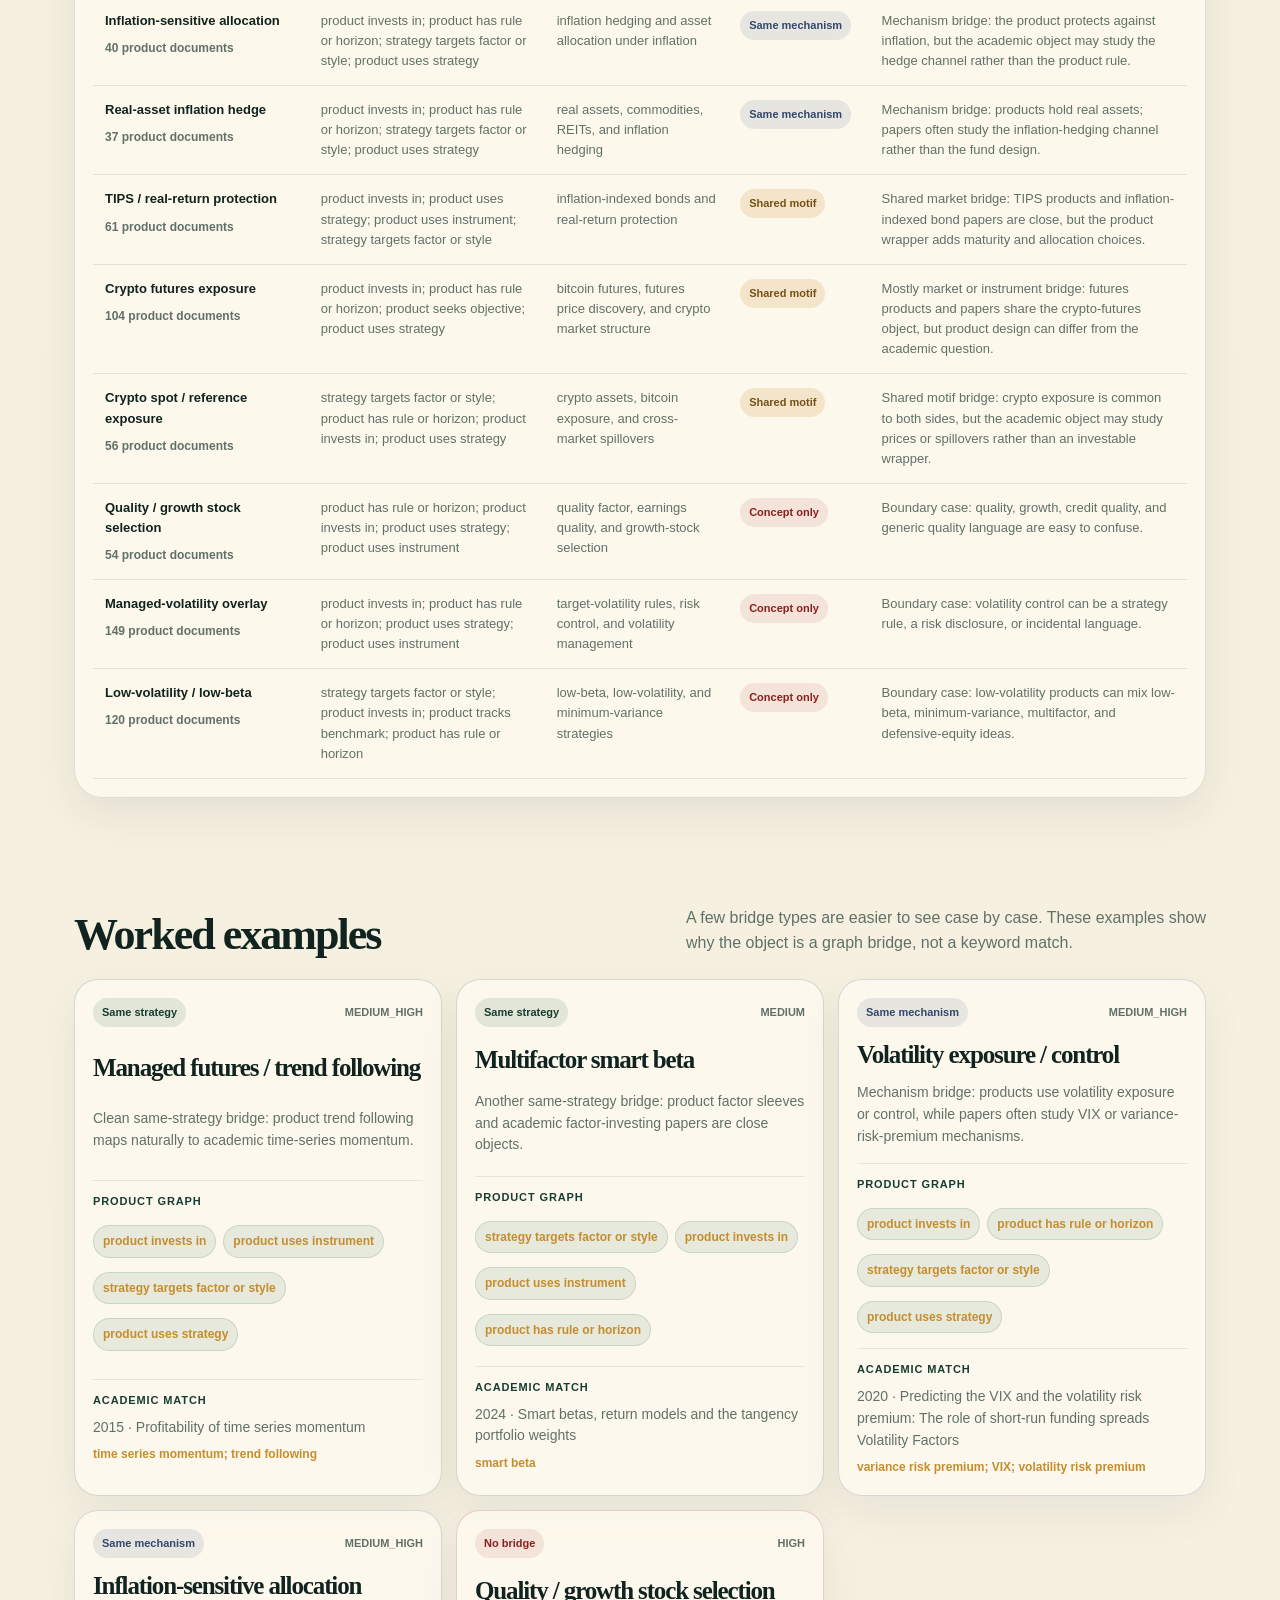
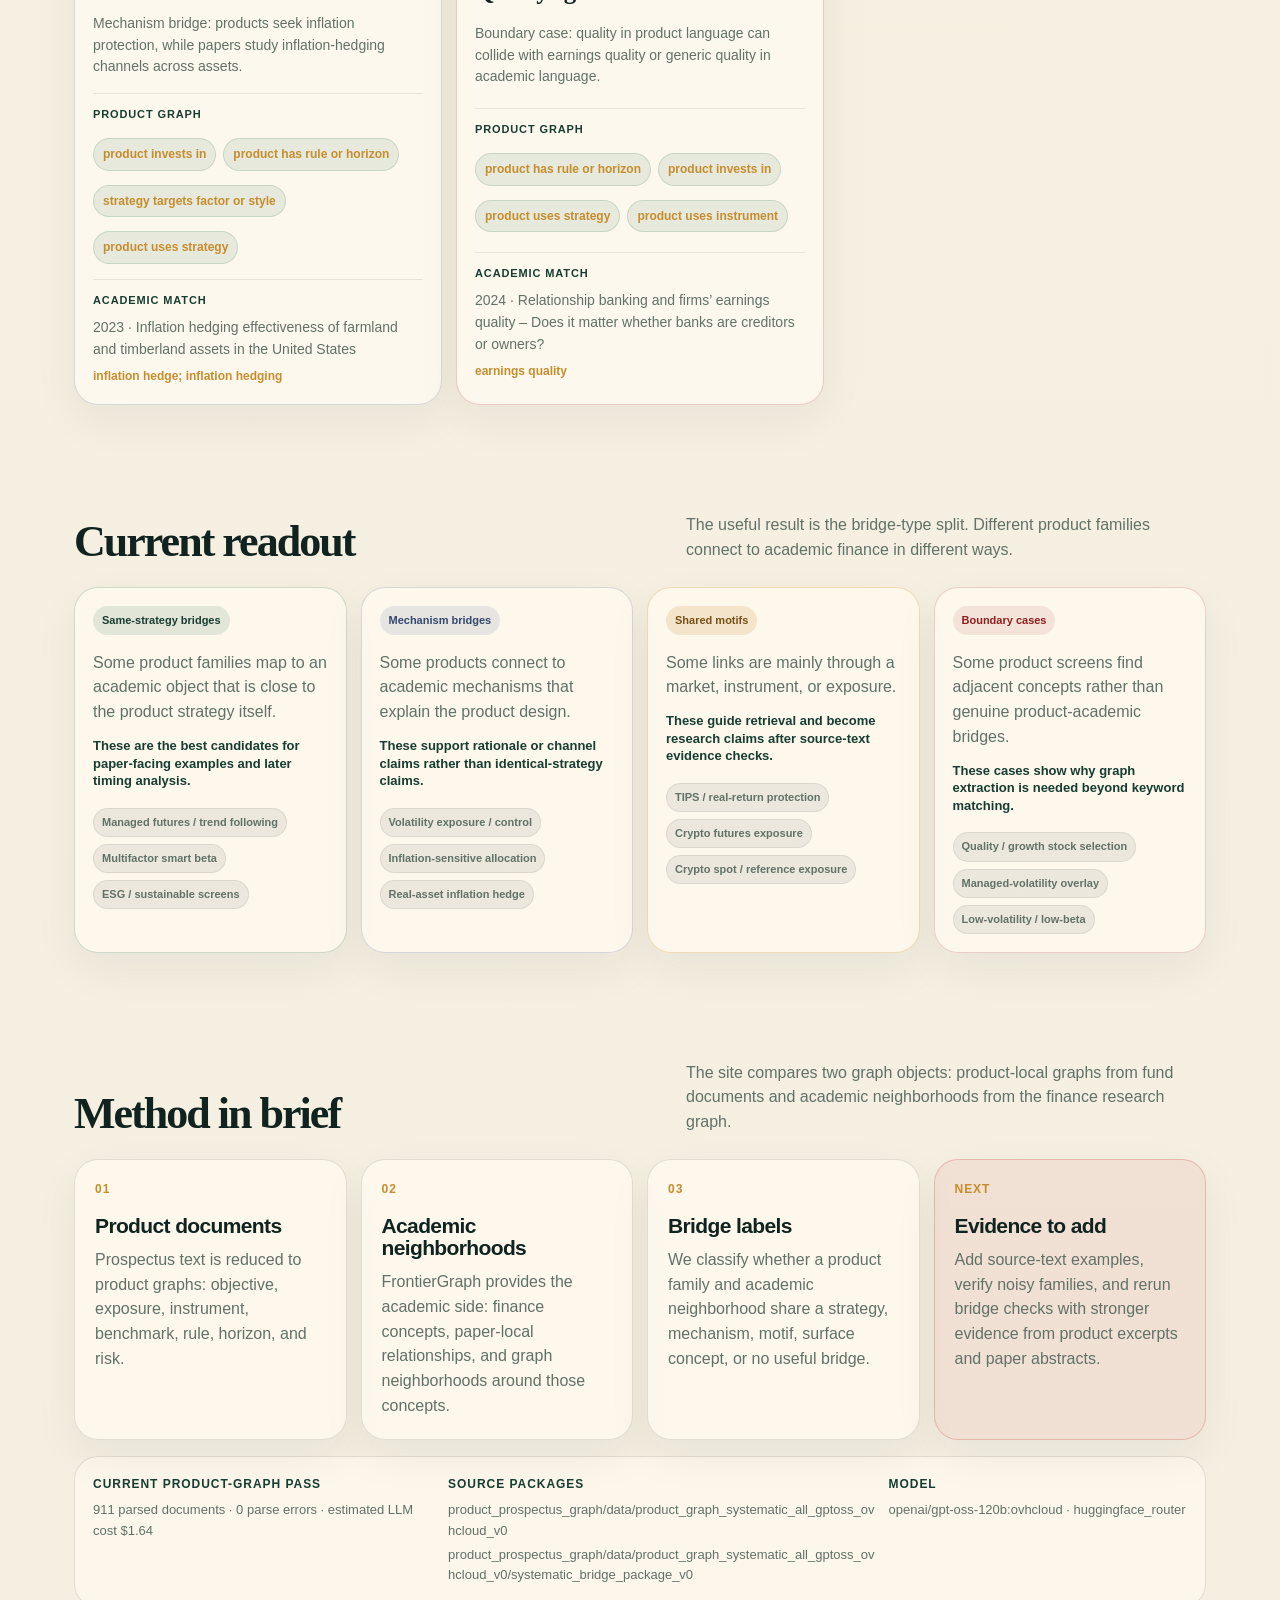
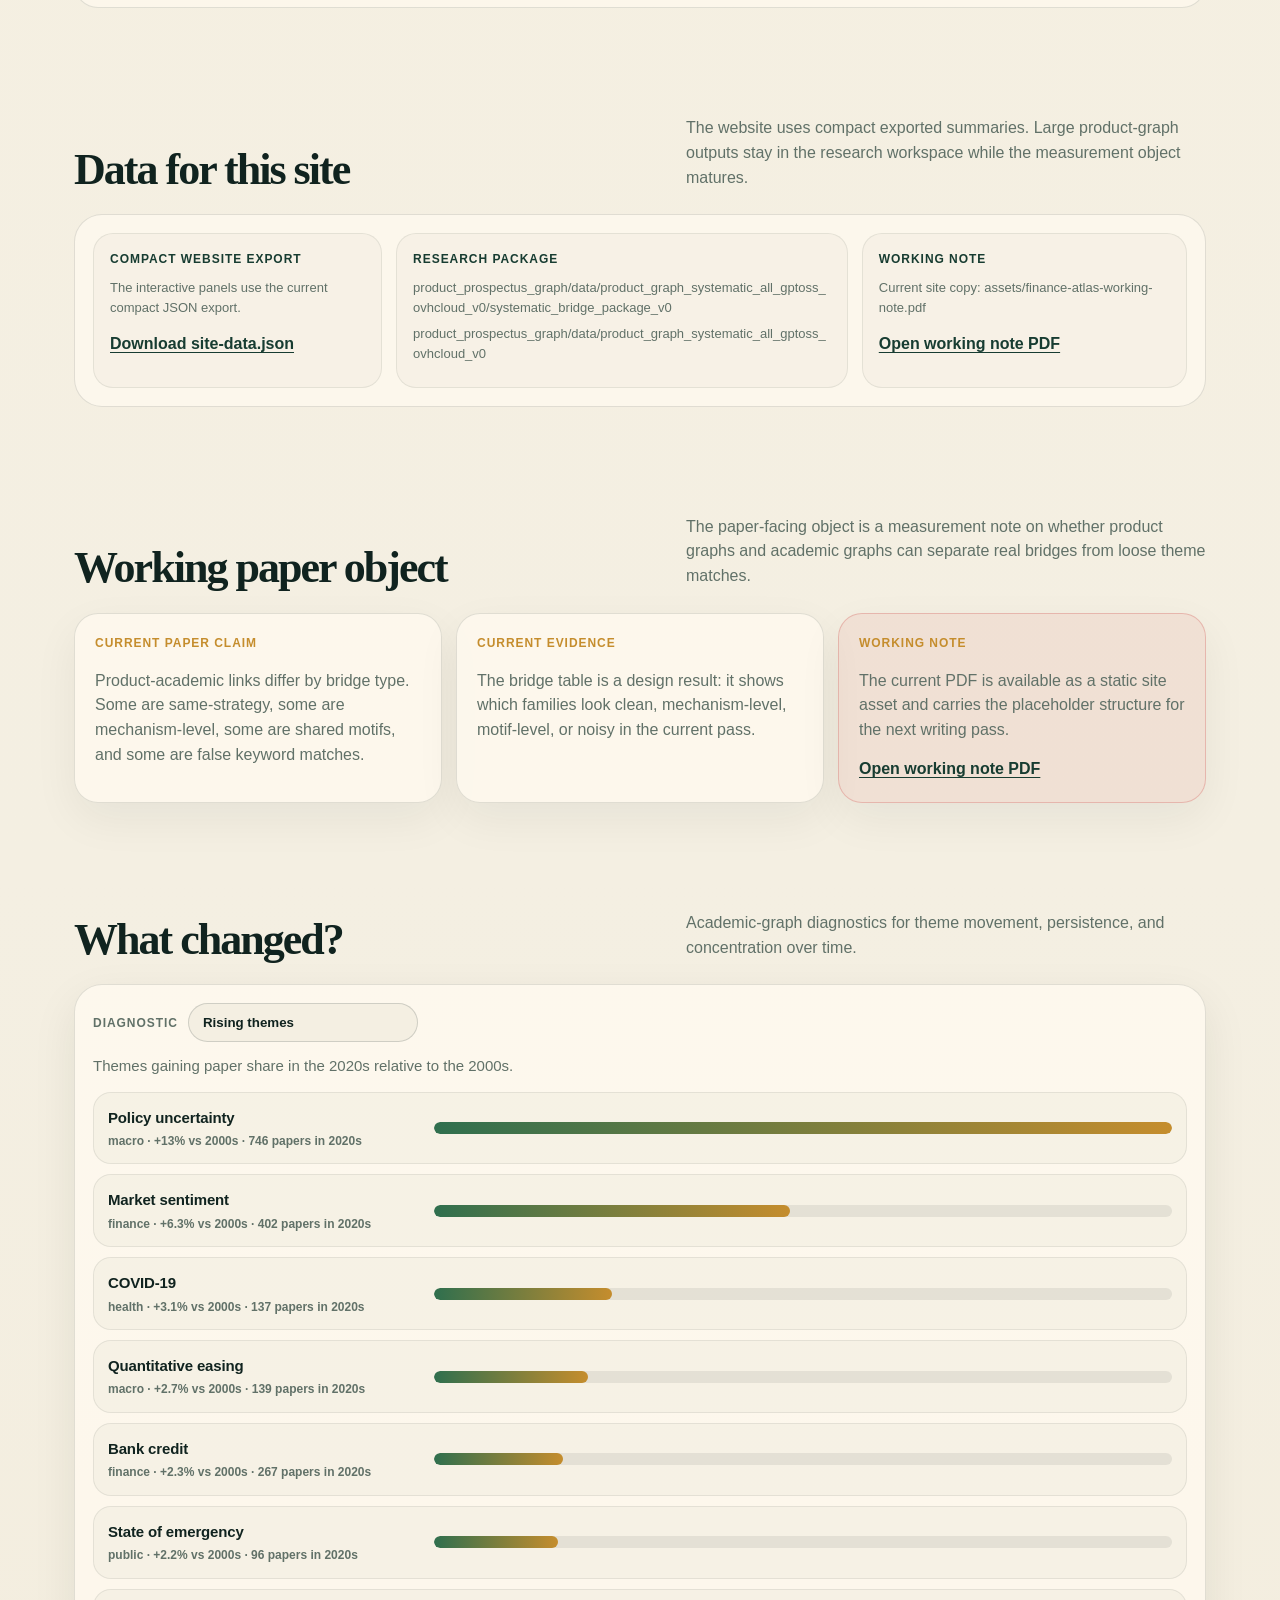
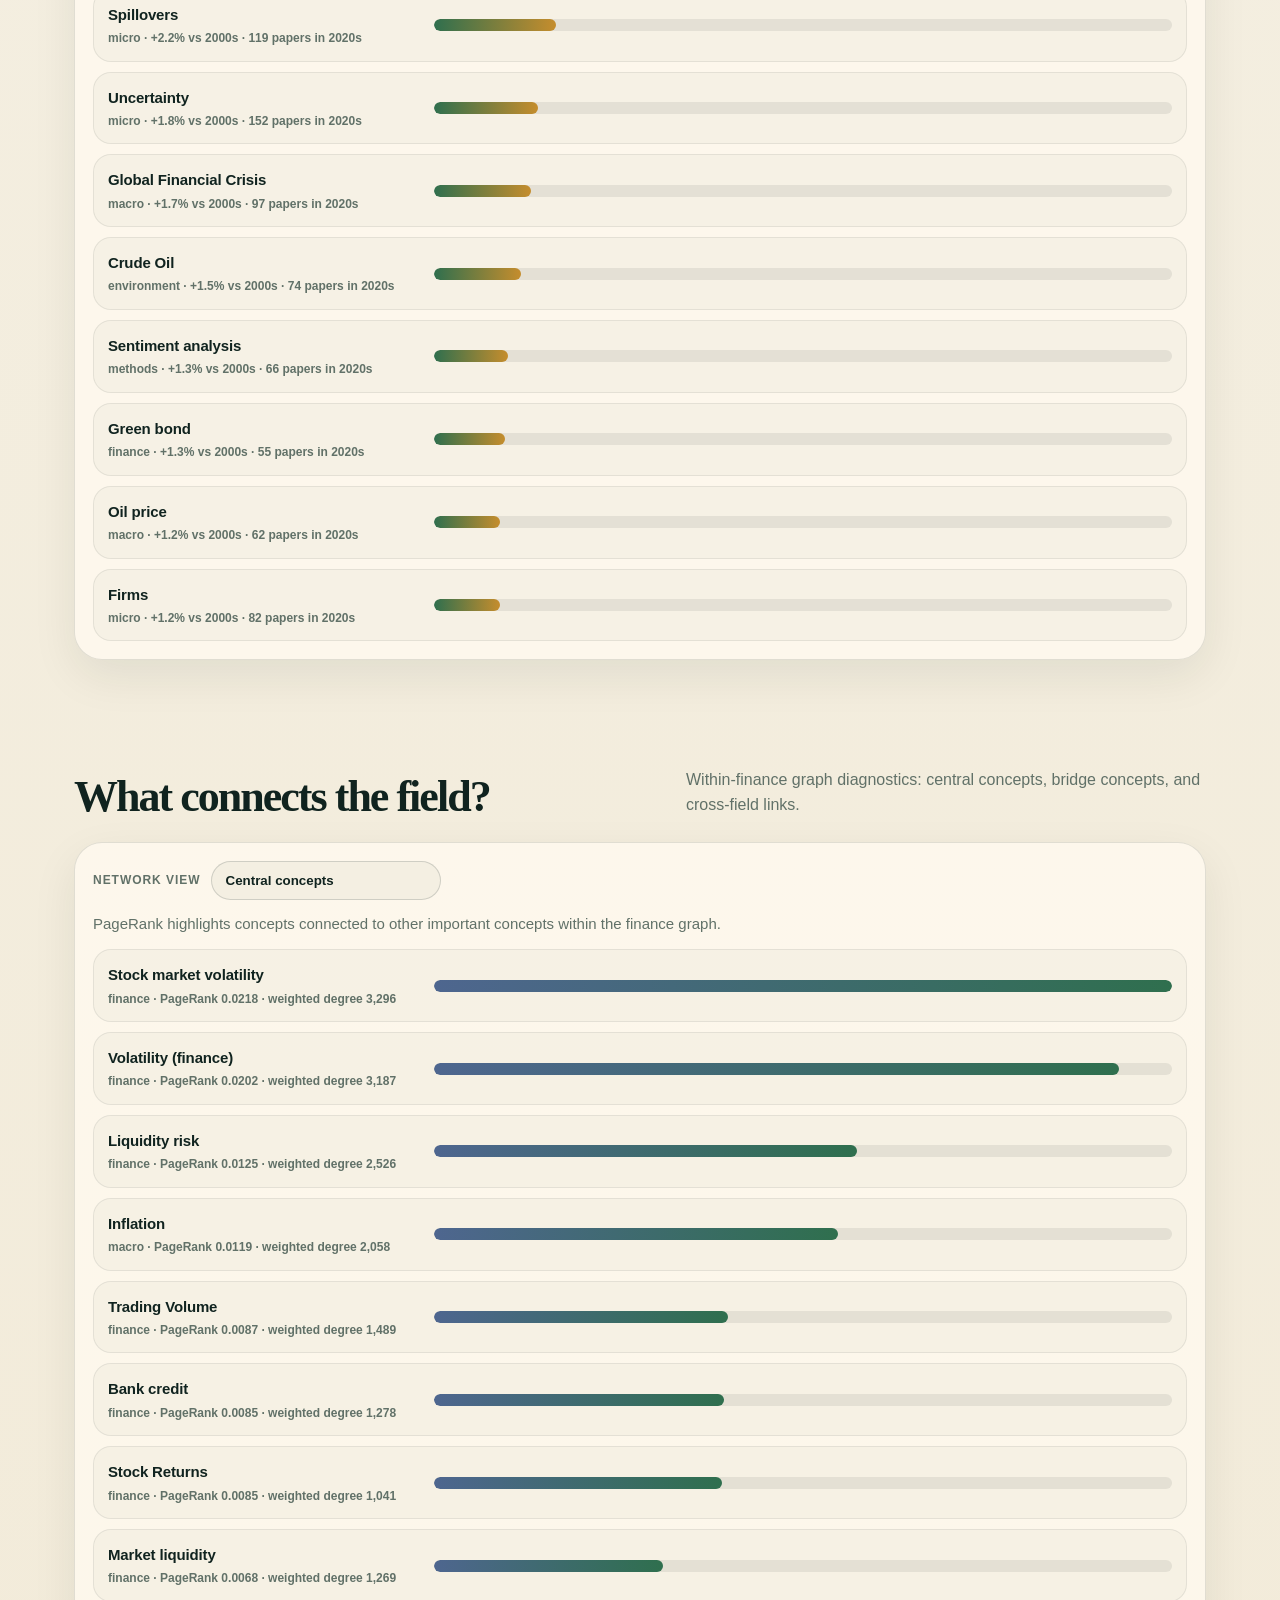
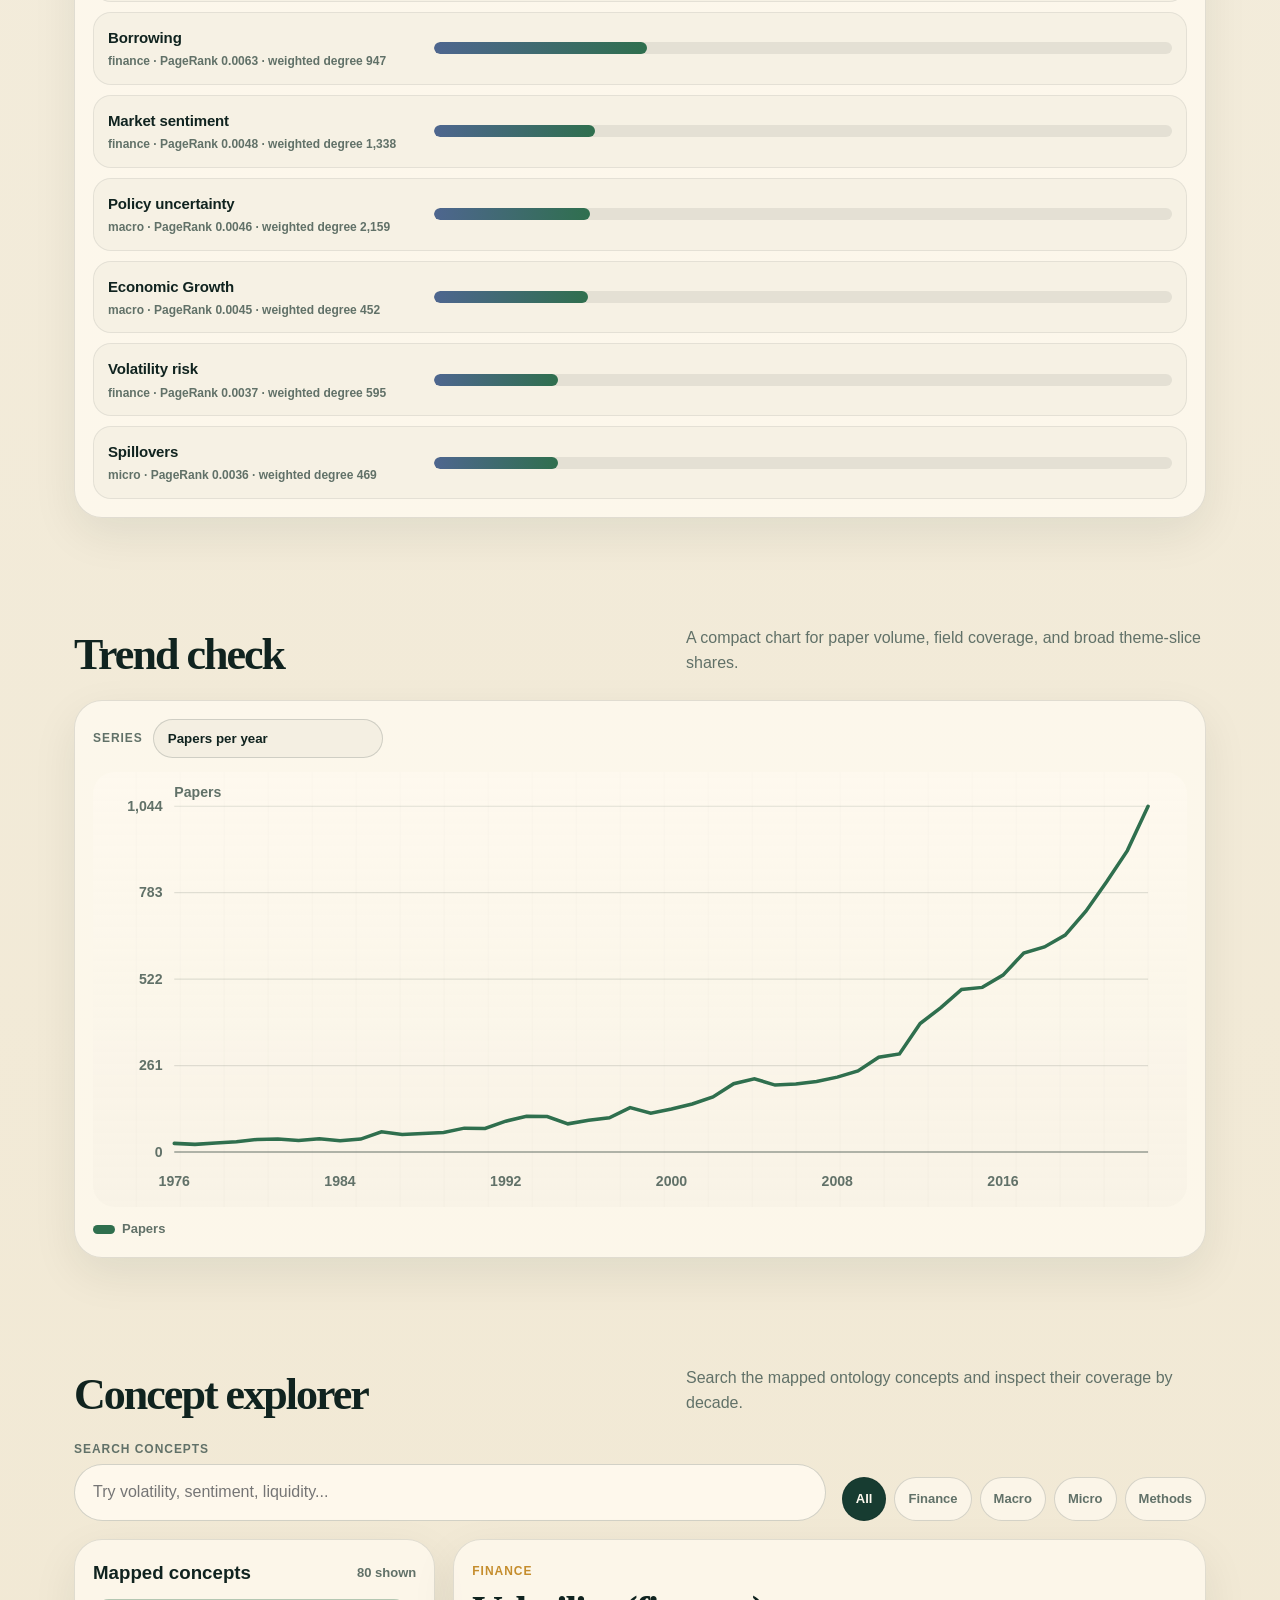
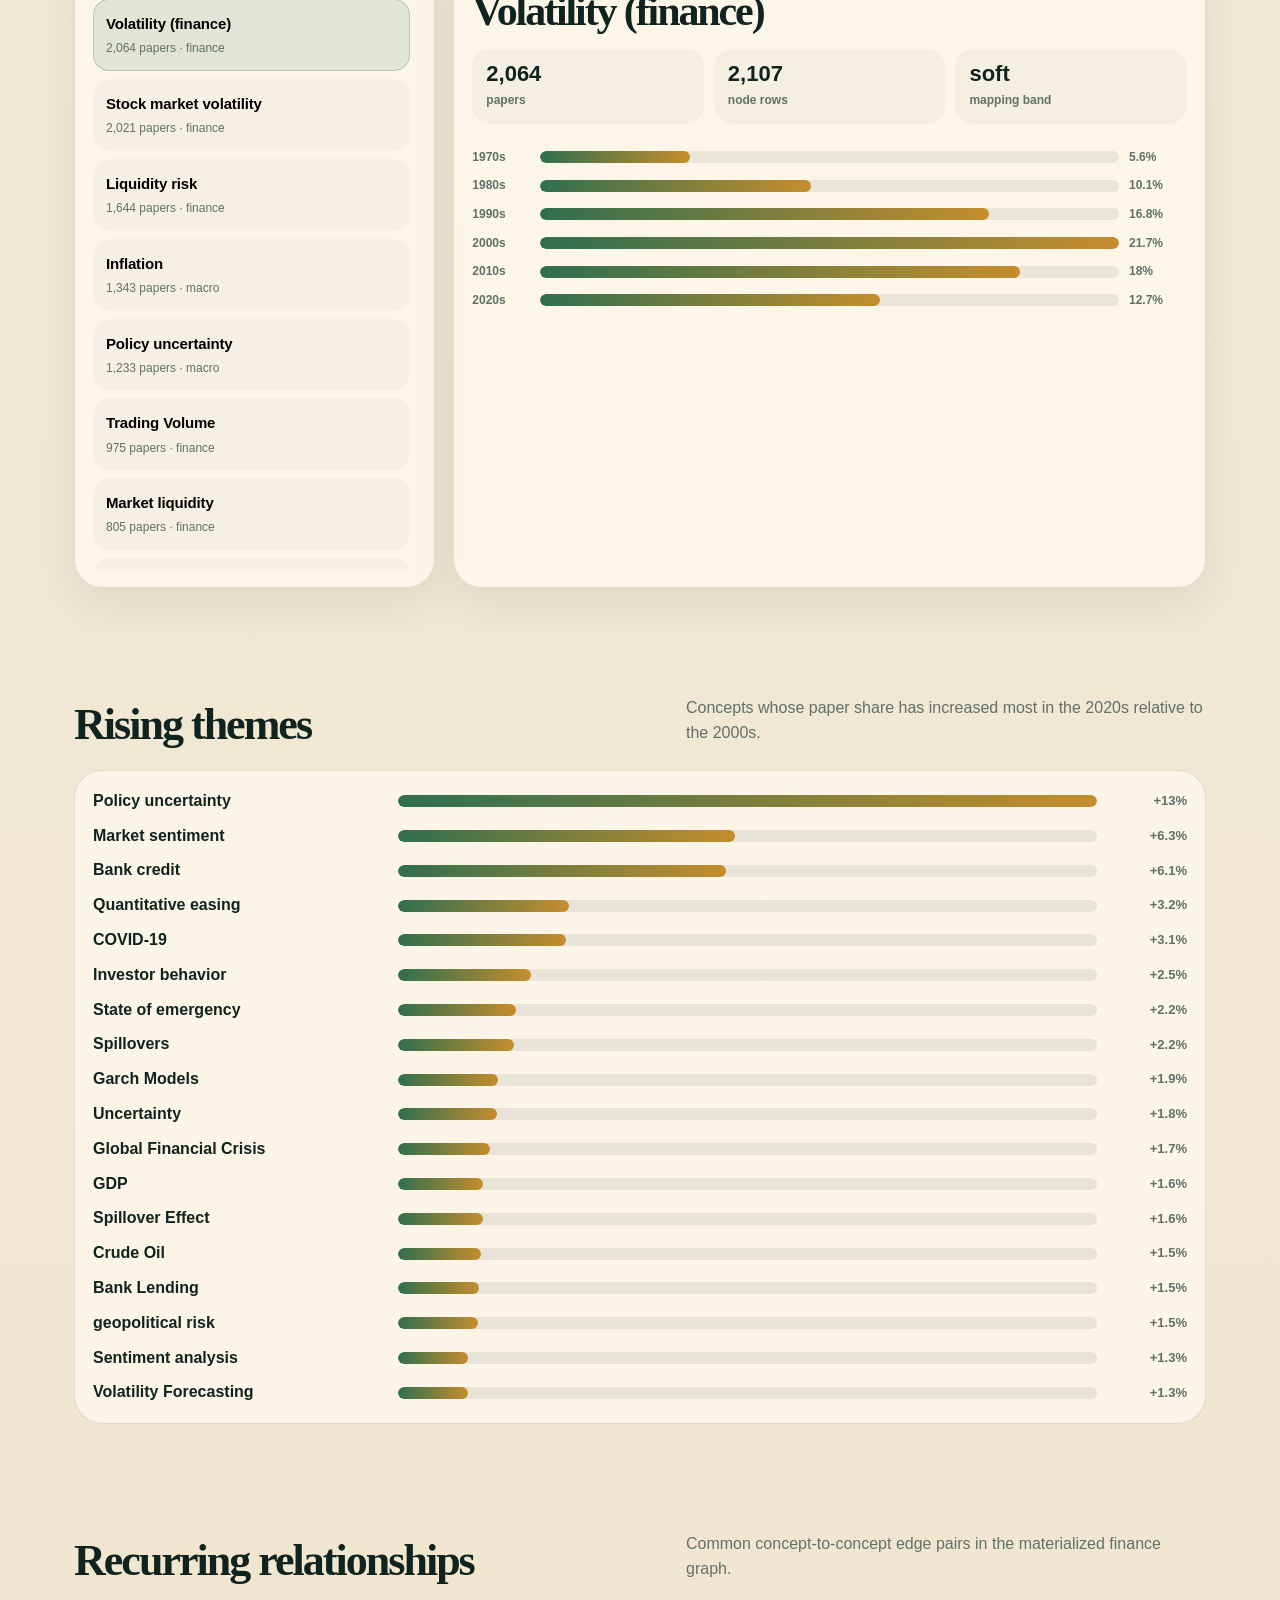
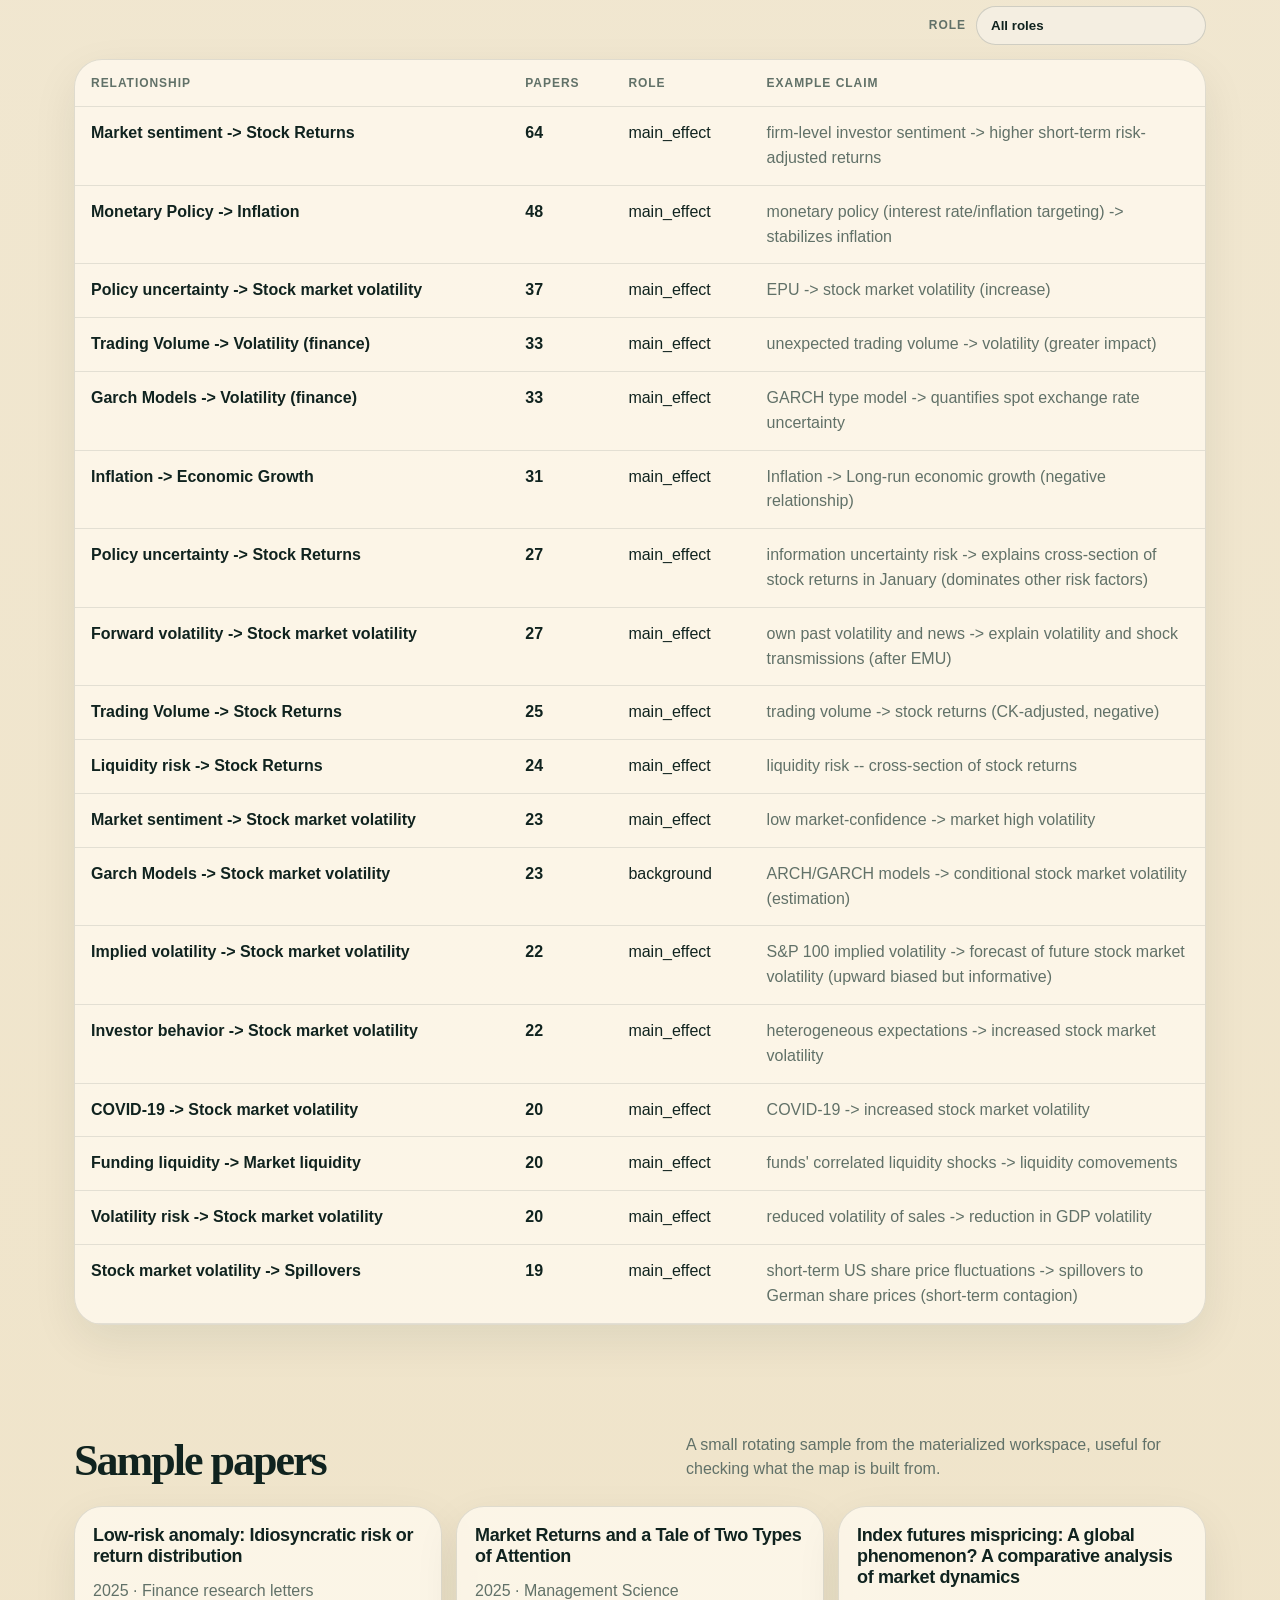
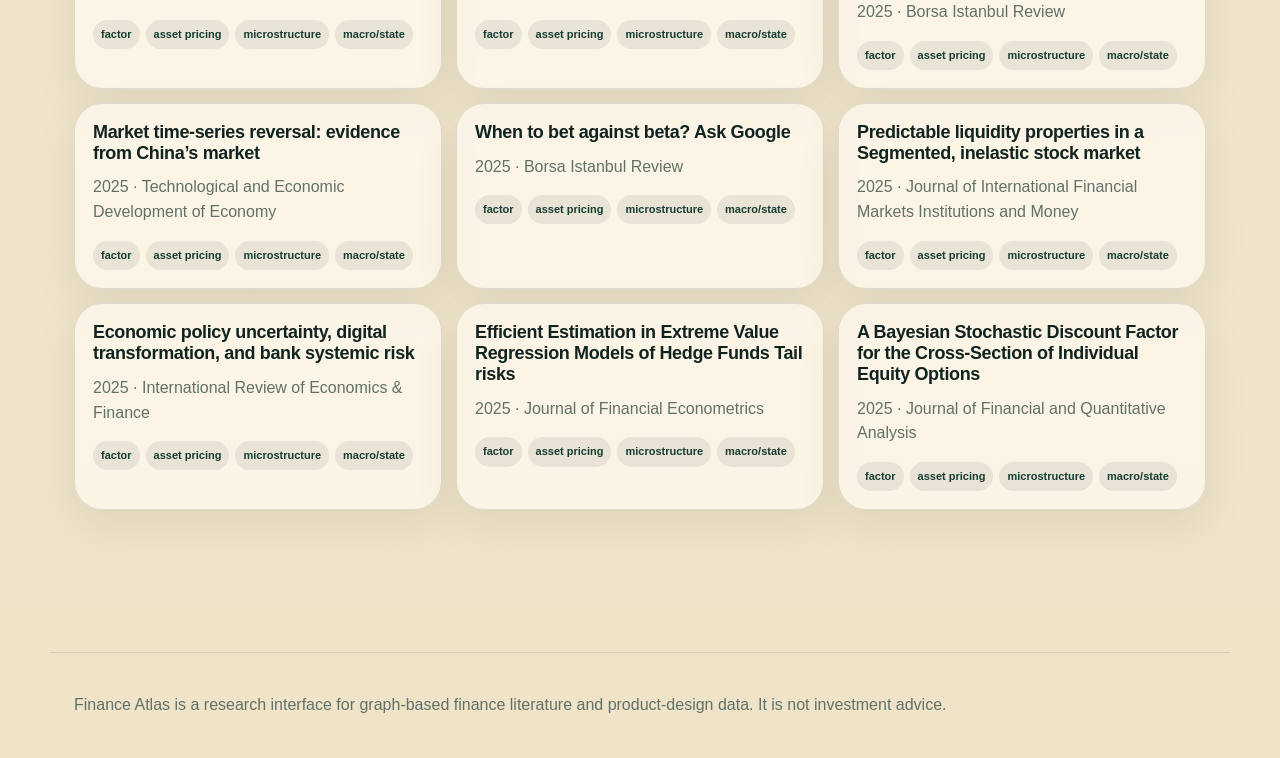
==== commit 71f13bef: "Add product bridge explorer" ====
--- a/index.html
+++ b/index.html
@@ -3,10 +3,10 @@
   <head>
     <meta charset="utf-8" />
     <meta name="viewport" content="width=device-width, initial-scale=1" />
-    <title>Finance Atlas</title>
+    <title>Finance Atlas — Research Instrument</title>
     <meta
       name="description"
-      content="An interactive explorer of mapped finance research themes, concepts, and relationships."
+      content="A research instrument for mapping investment product design to academic finance graphs."
     />
     <link rel="icon" href="assets/favicon.svg" type="image/svg+xml" />
     <link rel="stylesheet" href="styles.css" />
@@ -18,25 +18,30 @@
         <span>Finance Atlas</span>
       </a>
       <nav class="top-nav" aria-label="Primary navigation">
+        <a href="#status">Status</a>
+        <a href="#bridge-explorer">Bridge</a>
+        <a href="#examples">Examples</a>
+        <a href="#readout">Readout</a>
         <a href="#change">Change</a>
         <a href="#network">Network</a>
         <a href="#concepts">Concepts</a>
+        <a href="#methods">Methods</a>
         <a href="#relationships">Relationships</a>
-        <a href="#papers">Papers</a>
       </nav>
     </header>
 
     <main>
       <section class="hero">
         <div class="hero-copy">
-          <h1>Finance research, mapped.</h1>
-          <p>
-            Explore what finance papers study, how themes move over time, and which ideas connect inside
-            graph-based maps of the literature.
+          <p class="draft-kicker">Beta research instrument</p>
+          <h1>Finance Atlas</h1>
+          <p>
+            A map for asking how investment products relate to academic finance: same strategy, same
+            mechanism, shared motif, or only a loose keyword match.
           </p>
           <div class="hero-actions">
-            <a class="button primary" href="#concepts">Explore concepts</a>
-            <a class="button secondary" href="#relationships">View relationships</a>
+            <a class="button primary" href="#bridge-explorer">Open bridge explorer</a>
+            <a class="button secondary" href="#network">See academic map</a>
           </div>
         </div>
         <div class="hero-panel" aria-label="Corpus snapshot">
@@ -45,38 +50,223 @@
         </div>
       </section>
 
-      <section class="section deck-section" aria-labelledby="overview-title">
-        <div class="section-heading">
-          <h2 id="overview-title">Current map</h2>
-          <p>
-            This first public slice is descriptive. It shows the materialized finance graph workspace, not a
-            market-validation result.
-          </p>
+      <section class="orientation-strip" aria-label="How to read this site">
+        <article>
+          <strong>Product graph</strong>
+          <p>What the fund document says the product does: objective, exposure, instrument, rule, benchmark, horizon, and risk.</p>
+        </article>
+        <article>
+          <strong>Academic neighborhood</strong>
+          <p>The nearby concepts and relationships in the finance research graph, built from paper-level extractions.</p>
+        </article>
+        <article>
+          <strong>Bridge label</strong>
+          <p>The type of link between product and research: same strategy, same mechanism, shared motif, weak concept match, or no bridge.</p>
+        </article>
+      </section>
+
+      <section class="section deck-section" id="status" aria-labelledby="overview-title">
+        <div class="section-heading">
+          <h2 id="overview-title">Build status</h2>
+          <p>
+            Current site components are marked by status. The goal is to keep the research object usable
+            while making unfinished pieces easy to spot.
+          </p>
+        </div>
+        <div class="status-strip" aria-label="Draft status legend">
+          <span class="status-pill stable">Core object</span>
+          <span class="status-pill provisional">Current pass</span>
+          <span class="status-pill todo">To add</span>
         </div>
         <div class="overview-grid">
           <article class="story-card">
             <span class="card-number">01</span>
-            <h3>Finance concepts cluster around risk and market states.</h3>
-            <p>
-              Volatility, liquidity, inflation, policy uncertainty, sentiment, credit, and recession are among the
-              most visible concepts in the current map.
+            <h3>Academic finance graph.</h3>
+            <p>
+              Concepts, relationships, centrality, and time patterns from the materialized finance graph
+              workspace.
             </p>
           </article>
           <article class="story-card">
             <span class="card-number">02</span>
-            <h3>Recent decades shift toward uncertainty and intervention.</h3>
-            <p>
-              Policy uncertainty, sentiment, bank credit, quantitative easing, COVID-19, and crisis language rise
-              strongly in the 2020s relative to earlier decades.
+            <h3>Product bridge.</h3>
+            <p>
+              Product graphs are compared with academic neighborhoods to separate strategy, mechanism,
+              motif, and weak-concept links.
             </p>
           </article>
           <article class="story-card">
             <span class="card-number">03</span>
-            <h3>Relationships are inspectable, not just counted.</h3>
-            <p>
-              Canonical edge pairs reveal recurring claims such as sentiment to returns, policy uncertainty to
-              volatility, and liquidity risk to stock returns.
-            </p>
+            <h3>Current-pass numbers.</h3>
+            <p>
+              Counts, family labels, and examples reflect the latest local extraction and bridge
+              adjudication pass.
+            </p>
+          </article>
+          <article class="story-card">
+            <span class="card-number">04</span>
+            <h3>Next evidence layer.</h3>
+            <p>
+              Source-text excerpts, noisy-family review, and stronger academic evidence checks are the
+              next additions.
+            </p>
+          </article>
+        </div>
+      </section>
+
+      <section class="section" id="bridge-explorer" aria-labelledby="bridge-explorer-title">
+        <div class="section-heading">
+          <h2 id="bridge-explorer-title">Bridge explorer</h2>
+          <p>
+            Compare product-family graphs with nearby academic finance objects. The labels show where
+            the current links are clean, mechanism-level, motif-level, or noisy.
+          </p>
+        </div>
+        <div class="bridge-shell">
+          <div class="bridge-controls">
+            <div>
+              <label for="bridge-family-select">Product family</label>
+              <select id="bridge-family-select"></select>
+            </div>
+            <div>
+              <label for="bridge-type-select">Bridge type</label>
+              <select id="bridge-type-select">
+                <option value="all">All families</option>
+                <option value="same_strategy">Same strategy</option>
+                <option value="same_mechanism">Same mechanism</option>
+                <option value="shared_motif">Shared motif</option>
+                <option value="weak">Concept-only / no bridge</option>
+              </select>
+            </div>
+          </div>
+          <div class="bridge-overview" id="bridge-overview"></div>
+          <div class="bridge-label-guide" id="bridge-label-guide"></div>
+          <div class="bridge-detail" id="bridge-detail"></div>
+          <div class="bridge-table-wrap">
+            <table class="bridge-table">
+              <thead>
+                <tr>
+                  <th>Product family</th>
+                  <th>Product graph signature</th>
+                  <th>Nearest academic object</th>
+                  <th>First-pass bridge</th>
+                  <th>Main caveat</th>
+                </tr>
+              </thead>
+              <tbody id="bridge-family-table-body"></tbody>
+            </table>
+          </div>
+        </div>
+      </section>
+
+      <section class="section" id="examples" aria-labelledby="examples-title">
+        <div class="section-heading">
+          <h2 id="examples-title">Worked examples</h2>
+          <p>
+            A few bridge types are easier to see case by case. These examples show why the object is a
+            graph bridge, not a keyword match.
+          </p>
+        </div>
+        <div class="example-grid" id="featured-examples"></div>
+      </section>
+
+      <section class="section" id="readout" aria-labelledby="readout-title">
+        <div class="section-heading">
+          <h2 id="readout-title">Current readout</h2>
+          <p>
+            The useful result is the bridge-type split. Different product families connect to academic
+            finance in different ways.
+          </p>
+        </div>
+        <div class="readout-grid" id="bridge-readout"></div>
+      </section>
+
+      <section class="section" id="methods" aria-labelledby="methods-title">
+        <div class="section-heading">
+          <h2 id="methods-title">Method in brief</h2>
+          <p>
+            The site compares two graph objects: product-local graphs from fund documents and academic
+            neighborhoods from the finance research graph.
+          </p>
+        </div>
+        <div class="method-flow">
+          <article>
+            <span>01</span>
+            <h3>Product documents</h3>
+            <p>
+              Prospectus text is reduced to product graphs: objective, exposure, instrument, benchmark,
+              rule, horizon, and risk.
+            </p>
+          </article>
+          <article>
+            <span>02</span>
+            <h3>Academic neighborhoods</h3>
+            <p>
+              FrontierGraph provides the academic side: finance concepts, paper-local relationships, and
+              graph neighborhoods around those concepts.
+            </p>
+          </article>
+          <article>
+            <span>03</span>
+            <h3>Bridge labels</h3>
+            <p>
+              We classify whether a product family and academic neighborhood share a strategy,
+              mechanism, motif, surface concept, or no useful bridge.
+            </p>
+          </article>
+          <article class="method-placeholder">
+            <span>Next</span>
+            <h3>Evidence to add</h3>
+            <p>
+              Add source-text examples, verify noisy families, and rerun bridge checks with stronger
+              evidence from product excerpts and paper abstracts.
+            </p>
+          </article>
+        </div>
+        <div class="provenance-panel" id="provenance-panel"></div>
+      </section>
+
+      <section class="section" id="data" aria-labelledby="data-title">
+        <div class="section-heading">
+          <h2 id="data-title">Data for this site</h2>
+          <p>
+            The website uses compact exported summaries. Large product-graph outputs stay in the research
+            workspace while the measurement object matures.
+          </p>
+        </div>
+        <div class="data-panel" id="data-panel"></div>
+      </section>
+
+      <section class="section" id="paper" aria-labelledby="paper-title">
+        <div class="section-heading">
+          <h2 id="paper-title">Working paper object</h2>
+          <p>
+            The paper-facing object is a measurement note on whether product graphs and academic graphs
+            can separate real bridges from loose theme matches.
+          </p>
+        </div>
+        <div class="paper-note-grid">
+          <article>
+            <strong>Current paper claim</strong>
+            <p>
+              Product-academic links differ by bridge type. Some are same-strategy, some are
+              mechanism-level, some are shared motifs, and some are false keyword matches.
+            </p>
+          </article>
+          <article>
+            <strong>Current evidence</strong>
+            <p>
+              The bridge table is a design result: it shows which families look clean, mechanism-level,
+              motif-level, or noisy in the current pass.
+            </p>
+          </article>
+          <article class="method-placeholder">
+            <strong>Working note</strong>
+            <p>
+              The current PDF is available as a static site asset and carries the placeholder structure
+              for the next writing pass.
+            </p>
+            <a class="text-link" href="assets/finance-atlas-working-note.pdf" target="_blank" rel="noreferrer">Open working note PDF</a>
           </article>
         </div>
       </section>
@@ -84,7 +274,9 @@
       <section class="section" id="change" aria-labelledby="change-title">
         <div class="section-heading">
           <h2 id="change-title">What changed?</h2>
-          <p>Diagnostics that separate rising, fading, new, persistent, and spike-like themes.</p>
+          <p>
+            Academic-graph diagnostics for theme movement, persistence, and concentration over time.
+          </p>
         </div>
         <div class="chart-card">
           <div class="chart-toolbar">
@@ -229,10 +421,25 @@
       </section>
     </main>
 
+    <div class="family-modal" id="family-modal" hidden>
+      <div class="family-modal-backdrop" data-close-family-modal></div>
+      <section
+        class="family-modal-panel"
+        role="dialog"
+        aria-modal="true"
+        aria-labelledby="family-modal-title"
+      >
+        <button class="modal-close" type="button" data-close-family-modal aria-label="Close family detail">
+          Close
+        </button>
+        <div id="family-modal-content"></div>
+      </section>
+    </div>
+
     <footer class="site-footer">
       <p>
-        Finance Atlas is an exploratory interface for graph-based finance literature data. It is not investment
-        advice and does not yet report market-validation results.
+        Finance Atlas is a research interface for graph-based finance literature and product-design data.
+        It is not investment advice.
       </p>
     </footer>
 
--- a/styles.css
+++ b/styles.css
@@ -42,6 +42,10 @@
   font: inherit;
 }
 
+body.modal-open {
+  overflow: hidden;
+}
+
 .site-header {
   align-items: center;
   display: flex;
@@ -109,6 +113,15 @@
   max-width: 680px;
 }
 
+.draft-kicker {
+  color: #9e2f2f !important;
+  font-size: 13px !important;
+  font-weight: 900;
+  letter-spacing: 0.08em;
+  margin: 0 0 14px !important;
+  text-transform: uppercase;
+}
+
 .hero-copy p {
   color: var(--muted);
   font-size: clamp(18px, 2vw, 22px);
@@ -195,6 +208,41 @@
   padding: 54px 0;
 }
 
+.orientation-strip {
+  background: rgba(255, 250, 240, 0.7);
+  border: 1px solid rgba(16, 35, 31, 0.12);
+  border-radius: 28px;
+  box-shadow: 0 16px 45px rgba(16, 35, 31, 0.06);
+  display: grid;
+  gap: 14px;
+  grid-template-columns: repeat(3, minmax(0, 1fr));
+  margin: 0 0 28px;
+  padding: 18px;
+}
+
+.orientation-strip article {
+  background: rgba(244, 239, 226, 0.62);
+  border: 1px solid rgba(16, 35, 31, 0.08);
+  border-radius: 20px;
+  padding: 16px;
+}
+
+.orientation-strip strong {
+  color: var(--green-dark);
+  display: block;
+  font-size: 12px;
+  font-weight: 900;
+  letter-spacing: 0.08em;
+  margin-bottom: 8px;
+  text-transform: uppercase;
+}
+
+.orientation-strip p {
+  color: var(--muted);
+  font-size: 14px;
+  margin: 0;
+}
+
 .section-heading {
   align-items: end;
   display: flex;
@@ -223,10 +271,868 @@
   grid-template-columns: repeat(3, minmax(0, 1fr));
 }
 
+.status-strip {
+  display: flex;
+  flex-wrap: wrap;
+  gap: 10px;
+  margin: -4px 0 18px;
+}
+
+.status-pill {
+  border-radius: 999px;
+  font-size: 12px;
+  font-weight: 900;
+  padding: 8px 11px;
+  text-transform: uppercase;
+}
+
+.status-pill.todo,
+.draft-callout.todo {
+  background: rgba(190, 35, 35, 0.09);
+  border: 1px solid rgba(190, 35, 35, 0.28);
+  color: #8d1f1f;
+}
+
+.status-pill.provisional,
+.draft-callout.provisional {
+  background: rgba(92, 58, 150, 0.09);
+  border: 1px solid rgba(92, 58, 150, 0.28);
+  color: #4d3181;
+}
+
+.status-pill.stable,
+.draft-callout.stable {
+  background: rgba(47, 111, 78, 0.1);
+  border: 1px solid rgba(47, 111, 78, 0.22);
+  color: var(--green-dark);
+}
+
+.bridge-grid {
+  display: grid;
+  gap: 14px;
+  grid-template-columns: repeat(3, minmax(0, 1fr));
+}
+
+.draft-callout {
+  border-radius: 24px;
+  padding: 20px;
+}
+
+.draft-callout strong {
+  display: block;
+  font-size: 13px;
+  letter-spacing: 0.06em;
+  margin-bottom: 10px;
+  text-transform: uppercase;
+}
+
+.draft-callout p {
+  color: inherit;
+  margin: 0;
+}
+
+.bridge-shell {
+  display: grid;
+  gap: 18px;
+  padding: 18px;
+}
+
+.bridge-controls {
+  align-items: center;
+  display: flex;
+  flex-wrap: wrap;
+  gap: 14px;
+}
+
+.bridge-controls > div {
+  display: grid;
+  gap: 7px;
+}
+
+.bridge-controls label {
+  color: var(--muted);
+  font-size: 12px;
+  font-weight: 900;
+  letter-spacing: 0.08em;
+  text-transform: uppercase;
+}
+
+.bridge-controls select {
+  appearance: none;
+  background: rgba(244, 239, 226, 0.95);
+  border: 1px solid rgba(16, 35, 31, 0.16);
+  border-radius: 999px;
+  color: var(--ink);
+  cursor: pointer;
+  font-weight: 800;
+  min-width: 330px;
+  padding: 12px 38px 12px 15px;
+}
+
+#bridge-type-select {
+  min-width: 220px;
+}
+
+.bridge-overview {
+  display: grid;
+  gap: 12px;
+  grid-template-columns: repeat(4, minmax(0, 1fr));
+}
+
+.bridge-overview .metric {
+  background: rgba(244, 239, 226, 0.84);
+}
+
+.bridge-overview .metric strong {
+  font-size: 30px;
+}
+
+.bridge-label-guide {
+  display: grid;
+  gap: 10px;
+  grid-template-columns: repeat(5, minmax(0, 1fr));
+}
+
+.bridge-definition {
+  background: rgba(244, 239, 226, 0.78);
+  border: 1px solid rgba(16, 35, 31, 0.09);
+  border-radius: 18px;
+  padding: 13px;
+}
+
+.bridge-definition strong {
+  display: block;
+  font-size: 12px;
+  font-weight: 900;
+  letter-spacing: 0.04em;
+  margin-bottom: 6px;
+  text-transform: uppercase;
+}
+
+.bridge-definition p {
+  color: var(--muted);
+  font-size: 12px;
+  margin: 0;
+}
+
+.bridge-definition.same_strategy {
+  border-color: rgba(47, 111, 78, 0.22);
+}
+
+.bridge-definition.same_mechanism {
+  border-color: rgba(78, 102, 143, 0.22);
+}
+
+.bridge-definition.shared_motif {
+  border-color: rgba(197, 141, 45, 0.28);
+}
+
+.bridge-definition.concept_only,
+.bridge-definition.no_bridge {
+  border-color: rgba(158, 47, 47, 0.2);
+}
+
+.bridge-detail {
+  background:
+    linear-gradient(135deg, rgba(244, 239, 226, 0.92), rgba(255, 250, 240, 0.78)),
+    repeating-linear-gradient(90deg, transparent 0 38px, rgba(16, 35, 31, 0.025) 39px 40px);
+  border: 1px solid rgba(16, 35, 31, 0.1);
+  border-radius: 24px;
+  display: grid;
+  gap: 24px;
+  grid-template-columns: minmax(0, 0.9fr) minmax(320px, 1.1fr);
+  padding: 22px;
+}
+
+.bridge-main h3 {
+  font-family: "Iowan Old Style", "Palatino Linotype", Georgia, serif;
+  font-size: clamp(30px, 4vw, 46px);
+  letter-spacing: -0.05em;
+  line-height: 0.97;
+  margin: 8px 0 16px;
+}
+
+.bridge-main p,
+.bridge-side p {
+  color: var(--muted);
+  margin: 0;
+}
+
+.bridge-stat-row {
+  display: grid;
+  gap: 10px;
+  grid-template-columns: repeat(2, minmax(0, 1fr));
+  margin-top: 24px;
+}
+
+.bridge-stat-row div {
+  background: rgba(255, 250, 240, 0.72);
+  border: 1px solid rgba(16, 35, 31, 0.09);
+  border-radius: 18px;
+  padding: 14px;
+}
+
+.bridge-stat-row strong {
+  display: block;
+  font-size: 24px;
+  line-height: 1;
+}
+
+.bridge-stat-row span {
+  color: var(--muted);
+  display: block;
+  font-size: 12px;
+  font-weight: 800;
+  margin-top: 7px;
+  text-transform: uppercase;
+}
+
+.bridge-side {
+  display: grid;
+  gap: 16px;
+}
+
+.bridge-side > div {
+  background: rgba(255, 250, 240, 0.65);
+  border: 1px solid rgba(16, 35, 31, 0.08);
+  border-radius: 18px;
+  padding: 14px;
+}
+
+.bridge-side strong,
+.bridge-examples strong {
+  color: var(--green-dark);
+  display: block;
+  font-size: 12px;
+  font-weight: 900;
+  letter-spacing: 0.08em;
+  margin-bottom: 9px;
+  text-transform: uppercase;
+}
+
+.signature-list {
+  display: flex;
+  flex-wrap: wrap;
+  gap: 7px;
+}
+
+.signature-pill {
+  background: rgba(47, 111, 78, 0.1);
+  border: 1px solid rgba(47, 111, 78, 0.17);
+  border-radius: 999px;
+  color: var(--green-dark);
+  display: inline-flex;
+  font-size: 12px;
+  font-weight: 850;
+  padding: 6px 9px;
+}
+
+.bridge-bars {
+  display: grid;
+  gap: 9px;
+}
+
+.bridge-bar-row {
+  align-items: center;
+  display: grid;
+  gap: 10px;
+  grid-template-columns: 126px 1fr 28px;
+}
+
+.bridge-bar-row span,
+.bridge-bar-row b {
+  color: var(--muted);
+  font-size: 12px;
+  font-weight: 900;
+}
+
+.bridge-fill-same_strategy {
+  background: linear-gradient(90deg, #2f6f4e, #77b7a0);
+}
+
+.bridge-fill-same_mechanism {
+  background: linear-gradient(90deg, #4e668f, #77b7a0);
+}
+
+.bridge-fill-shared_motif {
+  background: linear-gradient(90deg, #c58d2d, #e1b766);
+}
+
+.bridge-fill-concept_only {
+  background: linear-gradient(90deg, #8a5a44, #c28a67);
+}
+
+.bridge-fill-no_bridge {
+  background: linear-gradient(90deg, #9e2f2f, #cf7777);
+}
+
+.bridge-examples p {
+  border-top: 1px solid rgba(16, 35, 31, 0.08);
+  font-size: 13px;
+  padding-top: 9px;
+}
+
+.bridge-examples span {
+  color: var(--green-dark);
+  font-weight: 900;
+}
+
+.bridge-table-wrap {
+  overflow: auto;
+}
+
+.bridge-table {
+  border-collapse: collapse;
+  min-width: 1080px;
+  width: 100%;
+}
+
+.bridge-table th,
+.bridge-table td {
+  border-bottom: 1px solid rgba(16, 35, 31, 0.1);
+  padding: 14px 12px;
+  text-align: left;
+  vertical-align: top;
+}
+
+.bridge-table th {
+  color: var(--muted);
+  font-size: 12px;
+  letter-spacing: 0.08em;
+  text-transform: uppercase;
+}
+
+.bridge-table td {
+  color: var(--muted);
+  font-size: 13px;
+}
+
+.bridge-table td:first-child {
+  color: var(--ink);
+  min-width: 210px;
+}
+
+.bridge-table tr[data-open-family] {
+  cursor: pointer;
+}
+
+.bridge-table tr[data-open-family]:hover {
+  background: rgba(47, 111, 78, 0.06);
+}
+
+.family-open-button {
+  background: none;
+  border: 0;
+  color: inherit;
+  cursor: pointer;
+  display: grid;
+  gap: 4px;
+  padding: 0;
+  text-align: left;
+}
+
+.bridge-table td:first-child span,
+.family-open-button span {
+  color: var(--muted);
+  display: block;
+  font-size: 12px;
+  font-weight: 800;
+  margin-top: 4px;
+}
+
+.bridge-badge {
+  border-radius: 999px;
+  display: inline-flex;
+  font-size: 11px;
+  font-weight: 900;
+  padding: 6px 9px;
+  white-space: nowrap;
+}
+
+.bridge-badge.same_strategy {
+  background: rgba(47, 111, 78, 0.13);
+  color: var(--green-dark);
+}
+
+.bridge-badge.same_mechanism {
+  background: rgba(78, 102, 143, 0.13);
+  color: #33476d;
+}
+
+.bridge-badge.shared_motif {
+  background: rgba(197, 141, 45, 0.18);
+  color: #765018;
+}
+
+.bridge-badge.concept_only,
+.bridge-badge.no_bridge {
+  background: rgba(158, 47, 47, 0.1);
+  color: #8d1f1f;
+}
+
+.example-grid {
+  display: grid;
+  gap: 14px;
+  grid-template-columns: repeat(auto-fit, minmax(280px, 1fr));
+}
+
+.example-card {
+  appearance: none;
+  background: rgba(255, 250, 240, 0.78);
+  border: 1px solid rgba(16, 35, 31, 0.12);
+  border-radius: 24px;
+  box-shadow: 0 16px 45px rgba(16, 35, 31, 0.06);
+  color: inherit;
+  cursor: pointer;
+  display: grid;
+  gap: 15px;
+  padding: 18px;
+  text-align: left;
+  transition:
+    border-color 160ms ease,
+    box-shadow 160ms ease,
+    transform 160ms ease;
+}
+
+.example-card:hover {
+  box-shadow: 0 20px 55px rgba(16, 35, 31, 0.11);
+  transform: translateY(-2px);
+}
+
+.example-card.same_strategy {
+  border-color: rgba(47, 111, 78, 0.22);
+}
+
+.example-card.same_mechanism {
+  border-color: rgba(78, 102, 143, 0.22);
+}
+
+.example-card.no_bridge {
+  border-color: rgba(158, 47, 47, 0.22);
+}
+
+.example-topline {
+  align-items: center;
+  display: flex;
+  justify-content: space-between;
+  gap: 10px;
+}
+
+.example-topline span {
+  color: var(--muted);
+  font-size: 11px;
+  font-weight: 900;
+  text-transform: uppercase;
+}
+
+.example-card h3 {
+  font-family: "Iowan Old Style", "Palatino Linotype", Georgia, serif;
+  font-size: 25px;
+  letter-spacing: -0.045em;
+  line-height: 1;
+  margin: 0;
+}
+
+.example-card p {
+  color: var(--muted);
+  font-size: 14px;
+  margin: 0;
+}
+
+.example-object {
+  border-top: 1px solid rgba(16, 35, 31, 0.09);
+  padding-top: 12px;
+}
+
+.example-object strong {
+  color: var(--green-dark);
+  display: block;
+  font-size: 11px;
+  font-weight: 900;
+  letter-spacing: 0.08em;
+  margin-bottom: 8px;
+  text-transform: uppercase;
+}
+
+.example-object span {
+  color: var(--gold);
+  display: block;
+  font-size: 12px;
+  font-weight: 900;
+  margin-top: 7px;
+}
+
+.method-flow,
+.paper-note-grid {
+  display: grid;
+  gap: 14px;
+  grid-template-columns: repeat(4, minmax(0, 1fr));
+}
+
+.paper-note-grid {
+  grid-template-columns: repeat(3, minmax(0, 1fr));
+}
+
+.method-flow article,
+.paper-note-grid article {
+  background: rgba(255, 250, 240, 0.76);
+  border: 1px solid rgba(16, 35, 31, 0.12);
+  border-radius: 24px;
+  box-shadow: 0 16px 45px rgba(16, 35, 31, 0.06);
+  padding: 20px;
+}
+
+.method-flow span,
+.paper-note-grid strong {
+  color: var(--gold);
+  display: block;
+  font-size: 12px;
+  font-weight: 900;
+  letter-spacing: 0.08em;
+  margin-bottom: 16px;
+  text-transform: uppercase;
+}
+
+.method-flow h3 {
+  font-size: 21px;
+  letter-spacing: -0.03em;
+  line-height: 1.06;
+  margin: 0 0 11px;
+}
+
+.method-flow p,
+.paper-note-grid p {
+  color: var(--muted);
+  margin: 0;
+}
+
+.method-placeholder {
+  background: rgba(190, 35, 35, 0.07) !important;
+  border-color: rgba(190, 35, 35, 0.22) !important;
+}
+
+.provenance-panel {
+  background: rgba(255, 250, 240, 0.7);
+  border: 1px solid rgba(16, 35, 31, 0.12);
+  border-radius: 24px;
+  display: grid;
+  gap: 14px;
+  grid-template-columns: minmax(220px, 0.8fr) minmax(260px, 1fr) minmax(220px, 0.7fr);
+  margin-top: 16px;
+  padding: 18px;
+}
+
+.provenance-panel strong {
+  color: var(--green-dark);
+  display: block;
+  font-size: 12px;
+  font-weight: 900;
+  letter-spacing: 0.08em;
+  margin-bottom: 7px;
+  text-transform: uppercase;
+}
+
+.provenance-panel p {
+  color: var(--muted);
+  font-size: 13px;
+  margin: 0 0 4px;
+  overflow-wrap: anywhere;
+}
+
+.readout-grid {
+  display: grid;
+  gap: 14px;
+  grid-template-columns: repeat(4, minmax(0, 1fr));
+}
+
+.readout-card {
+  background: rgba(255, 250, 240, 0.76);
+  border: 1px solid rgba(16, 35, 31, 0.12);
+  border-radius: 24px;
+  box-shadow: 0 16px 45px rgba(16, 35, 31, 0.06);
+  padding: 18px;
+}
+
+.readout-card.same_strategy {
+  border-color: rgba(47, 111, 78, 0.22);
+}
+
+.readout-card.same_mechanism {
+  border-color: rgba(78, 102, 143, 0.22);
+}
+
+.readout-card.shared_motif {
+  border-color: rgba(197, 141, 45, 0.28);
+}
+
+.readout-card.concept_only {
+  border-color: rgba(158, 47, 47, 0.2);
+}
+
+.readout-card p {
+  color: var(--muted);
+  margin: 16px 0 12px;
+}
+
+.readout-card strong {
+  color: var(--green-dark);
+  display: block;
+  font-size: 13px;
+  line-height: 1.35;
+}
+
+.readout-family-list {
+  display: flex;
+  flex-wrap: wrap;
+  gap: 7px;
+  margin-top: 18px;
+}
+
+.readout-family-list span {
+  background: rgba(16, 35, 31, 0.07);
+  border: 1px solid rgba(16, 35, 31, 0.08);
+  border-radius: 999px;
+  color: var(--muted);
+  font-size: 11px;
+  font-weight: 900;
+  padding: 5px 8px;
+}
+
+.data-panel {
+  background: rgba(255, 250, 240, 0.72);
+  border: 1px solid rgba(16, 35, 31, 0.12);
+  border-radius: 28px;
+  display: grid;
+  gap: 14px;
+  grid-template-columns: 0.8fr 1.25fr 0.9fr;
+  padding: 18px;
+}
+
+.data-panel article {
+  background: rgba(244, 239, 226, 0.66);
+  border: 1px solid rgba(16, 35, 31, 0.08);
+  border-radius: 20px;
+  padding: 16px;
+}
+
+.data-panel strong {
+  color: var(--green-dark);
+  display: block;
+  font-size: 12px;
+  font-weight: 900;
+  letter-spacing: 0.08em;
+  margin-bottom: 9px;
+  text-transform: uppercase;
+}
+
+.data-panel p {
+  color: var(--muted);
+  font-size: 13px;
+  margin: 0 0 6px;
+  overflow-wrap: anywhere;
+}
+
+.data-panel a {
+  color: var(--green-dark);
+  display: inline-flex;
+  font-weight: 900;
+  margin-top: 8px;
+  text-decoration: underline;
+  text-underline-offset: 3px;
+}
+
+.family-modal[hidden] {
+  display: none;
+}
+
+.family-modal {
+  inset: 0;
+  position: fixed;
+  z-index: 50;
+}
+
+.family-modal-backdrop {
+  background: rgba(16, 35, 31, 0.38);
+  inset: 0;
+  position: absolute;
+}
+
+.family-modal-panel {
+  background:
+    linear-gradient(135deg, rgba(255, 250, 240, 0.98), rgba(244, 239, 226, 0.98)),
+    repeating-linear-gradient(90deg, transparent 0 40px, rgba(16, 35, 31, 0.025) 41px 42px);
+  border: 1px solid rgba(16, 35, 31, 0.16);
+  border-radius: 30px;
+  box-shadow: 0 32px 90px rgba(16, 35, 31, 0.28);
+  left: 50%;
+  max-height: min(86vh, 920px);
+  max-width: 1040px;
+  overflow: auto;
+  padding: 24px;
+  position: absolute;
+  top: 50%;
+  transform: translate(-50%, -50%);
+  width: calc(100vw - 44px);
+}
+
+.modal-close {
+  background: rgba(16, 35, 31, 0.08);
+  border: 1px solid rgba(16, 35, 31, 0.12);
+  border-radius: 999px;
+  color: var(--green-dark);
+  cursor: pointer;
+  font-size: 12px;
+  font-weight: 900;
+  padding: 9px 12px;
+  position: sticky;
+  top: 0;
+  z-index: 2;
+}
+
+.modal-heading {
+  align-items: start;
+  display: flex;
+  gap: 18px;
+  justify-content: space-between;
+  margin: 18px 0 22px;
+}
+
+.modal-heading h2 {
+  font-family: "Iowan Old Style", "Palatino Linotype", Georgia, serif;
+  font-size: clamp(34px, 5vw, 58px);
+  letter-spacing: -0.055em;
+  line-height: 0.94;
+  margin: 8px 0 0;
+}
+
+.modal-summary-pill {
+  background: rgba(255, 250, 240, 0.78);
+  border: 1px solid rgba(16, 35, 31, 0.1);
+  border-radius: 20px;
+  min-width: 160px;
+  padding: 16px;
+}
+
+.modal-summary-pill strong {
+  display: block;
+  font-size: 30px;
+  line-height: 1;
+}
+
+.modal-summary-pill span {
+  color: var(--muted);
+  display: block;
+  font-size: 11px;
+  font-weight: 900;
+  margin-top: 7px;
+  text-transform: uppercase;
+}
+
+.modal-grid {
+  display: grid;
+  gap: 14px;
+  grid-template-columns: repeat(2, minmax(0, 1fr));
+}
+
+.modal-block {
+  background: rgba(255, 250, 240, 0.72);
+  border: 1px solid rgba(16, 35, 31, 0.1);
+  border-radius: 20px;
+  padding: 16px;
+}
+
+.modal-wide,
+.modal-full {
+  grid-column: 1 / -1;
+}
+
+.modal-block > strong {
+  color: var(--green-dark);
+  display: block;
+  font-size: 12px;
+  font-weight: 900;
+  letter-spacing: 0.08em;
+  margin-bottom: 10px;
+  text-transform: uppercase;
+}
+
+.modal-block p {
+  color: var(--muted);
+  margin: 0 0 8px;
+}
+
+.modal-stats {
+  display: grid;
+  gap: 10px;
+  grid-template-columns: repeat(3, minmax(0, 1fr));
+}
+
+.modal-stats div {
+  background: rgba(244, 239, 226, 0.7);
+  border-radius: 15px;
+  padding: 12px;
+}
+
+.modal-stats b {
+  display: block;
+  font-size: 24px;
+  line-height: 1;
+}
+
+.modal-stats span {
+  color: var(--muted);
+  display: block;
+  font-size: 11px;
+  font-weight: 900;
+  margin-top: 6px;
+  text-transform: uppercase;
+}
+
+.modal-matches {
+  display: grid;
+  gap: 10px;
+  grid-template-columns: repeat(3, minmax(0, 1fr));
+}
+
+.modal-match {
+  background: rgba(244, 239, 226, 0.66);
+  border: 1px solid rgba(16, 35, 31, 0.08);
+  border-radius: 16px;
+  padding: 13px;
+}
+
+.modal-match b {
+  display: block;
+  font-size: 14px;
+  line-height: 1.2;
+}
+
+.modal-match p {
+  font-size: 12px;
+  margin: 8px 0;
+}
+
+.modal-match span {
+  color: var(--gold);
+  display: block;
+  font-size: 12px;
+  font-weight: 900;
+}
+
+.text-link {
+  color: var(--green-dark);
+  display: inline-flex;
+  font-weight: 900;
+  margin-top: 14px;
+  text-decoration: underline;
+  text-underline-offset: 3px;
+}
+
 .story-card,
 .list-panel,
 .detail-panel,
 .edge-table-wrap,
+.bridge-shell,
 .paper-card {
   background: rgba(255, 250, 240, 0.76);
   border: 1px solid rgba(16, 35, 31, 0.12);
@@ -819,9 +1725,20 @@
 
 @media (max-width: 920px) {
   .hero,
+  .orientation-strip,
   .split-view,
   .toolbar,
   .overview-grid,
+  .bridge-grid,
+  .bridge-overview,
+  .bridge-label-guide,
+  .bridge-detail,
+  .example-grid,
+  .method-flow,
+  .paper-note-grid,
+  .provenance-panel,
+  .readout-grid,
+  .data-panel,
   .paper-grid {
     grid-template-columns: 1fr;
   }
@@ -853,11 +1770,22 @@
 
   .metric-grid,
   .detail-stats,
+  .bridge-stat-row,
+  .bridge-bar-row,
+  .modal-heading,
+  .modal-grid,
+  .modal-stats,
+  .modal-matches,
   .rising-row,
   .diagnostic-row {
     grid-template-columns: 1fr;
   }
 
+  .bridge-controls select {
+    min-width: 0;
+    width: 100%;
+  }
+
   .rising-value {
     text-align: left;
   }
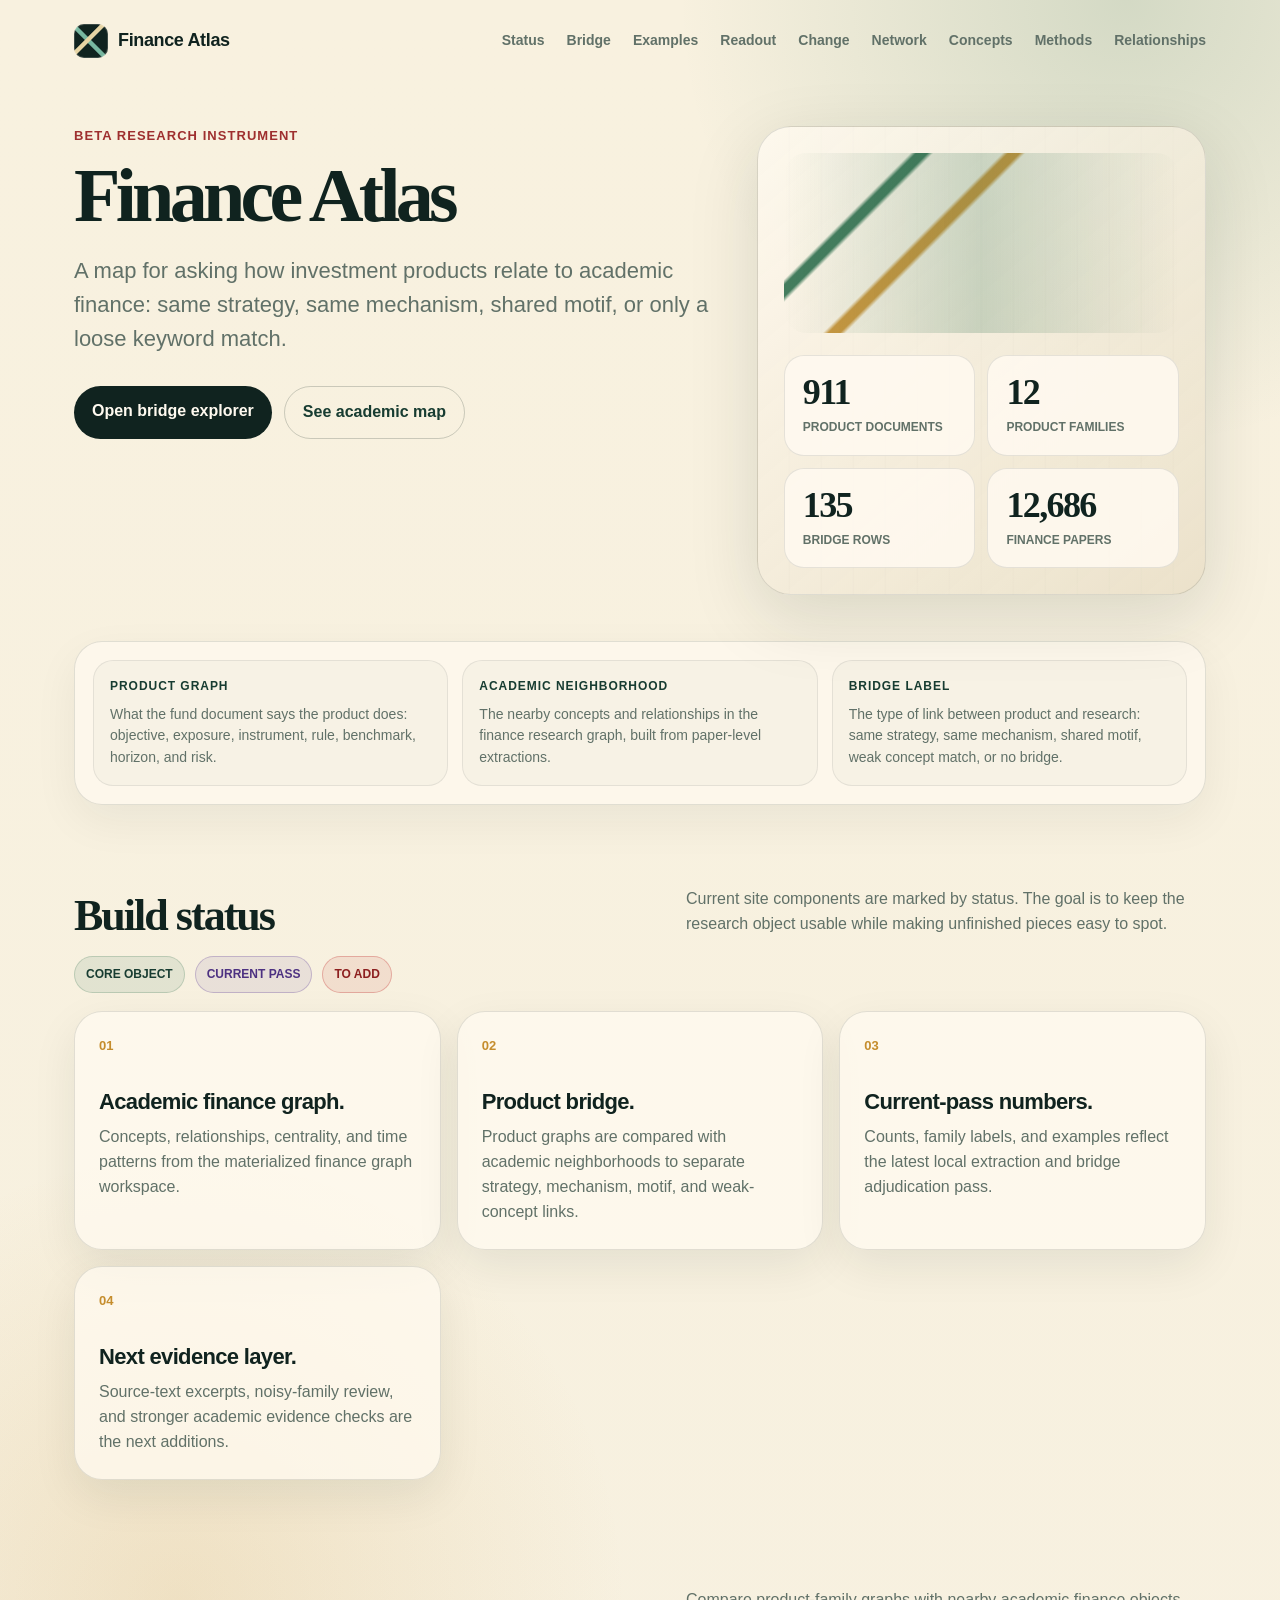
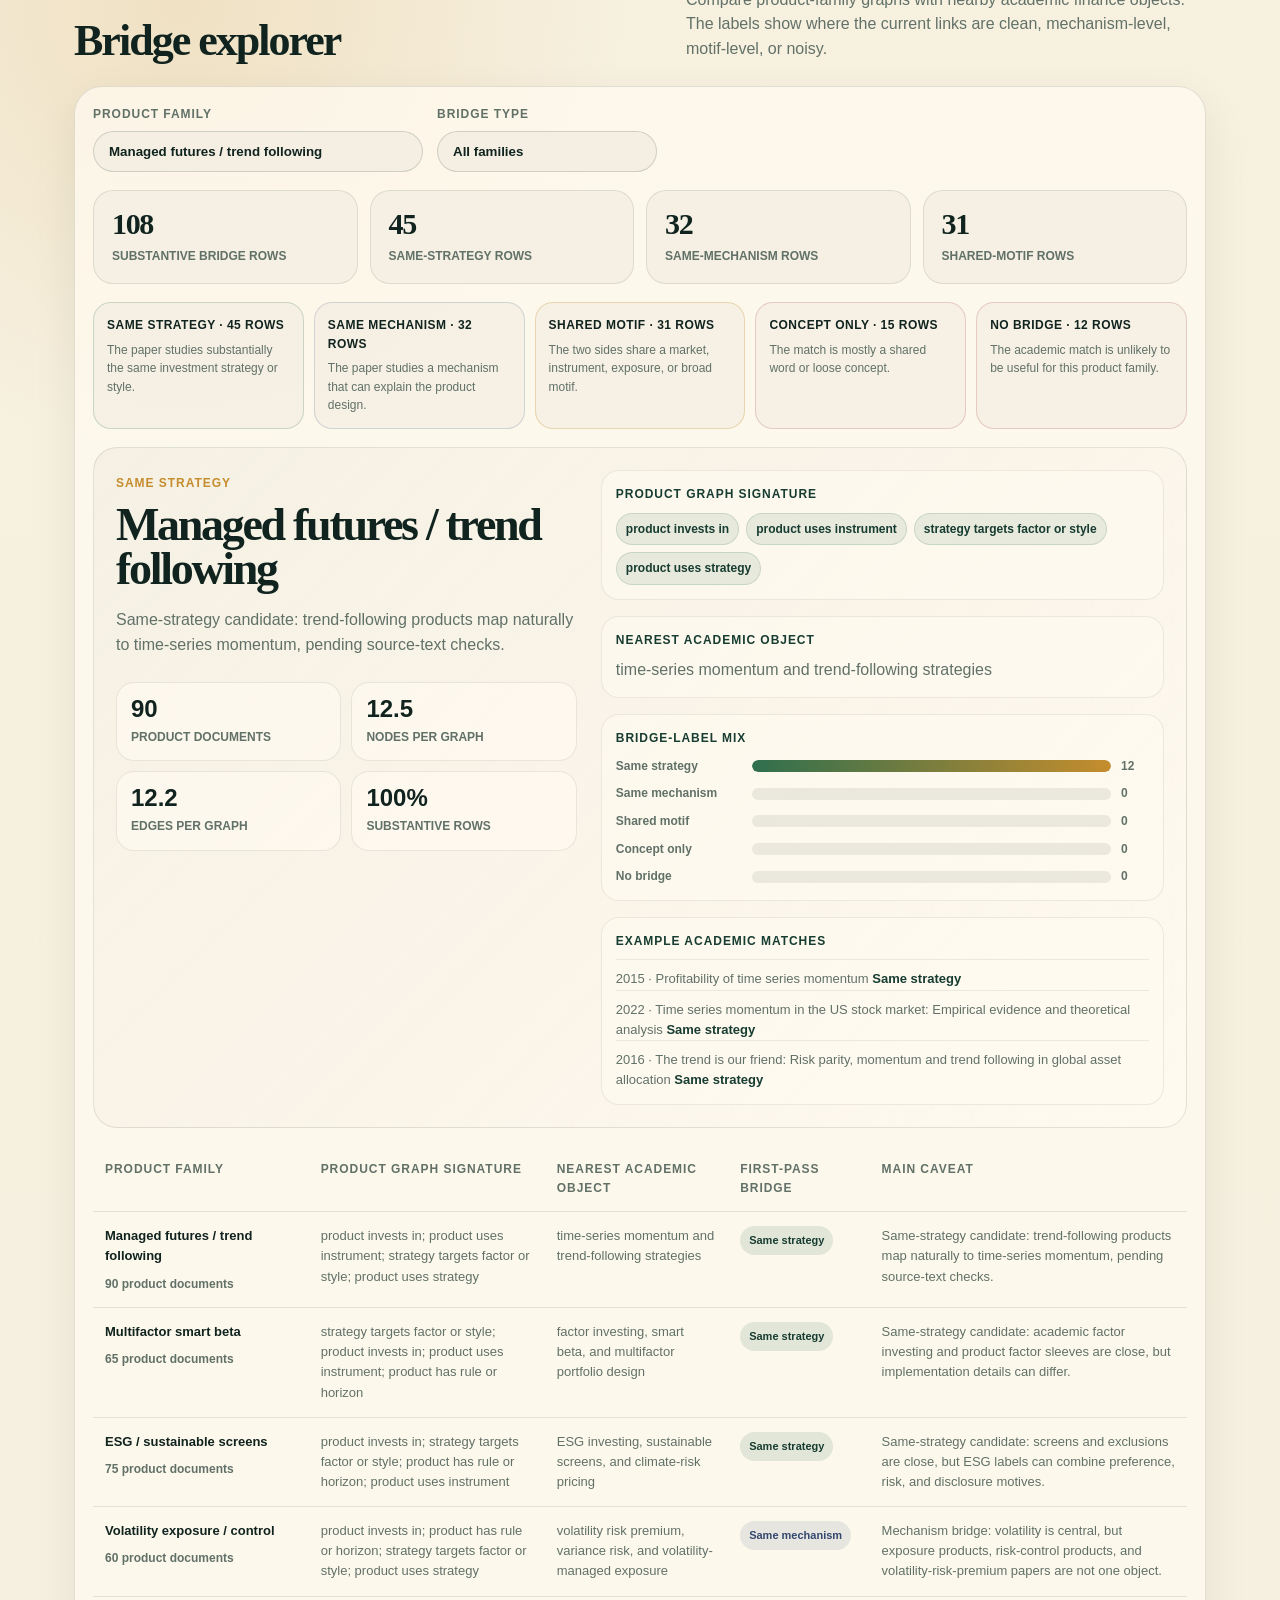
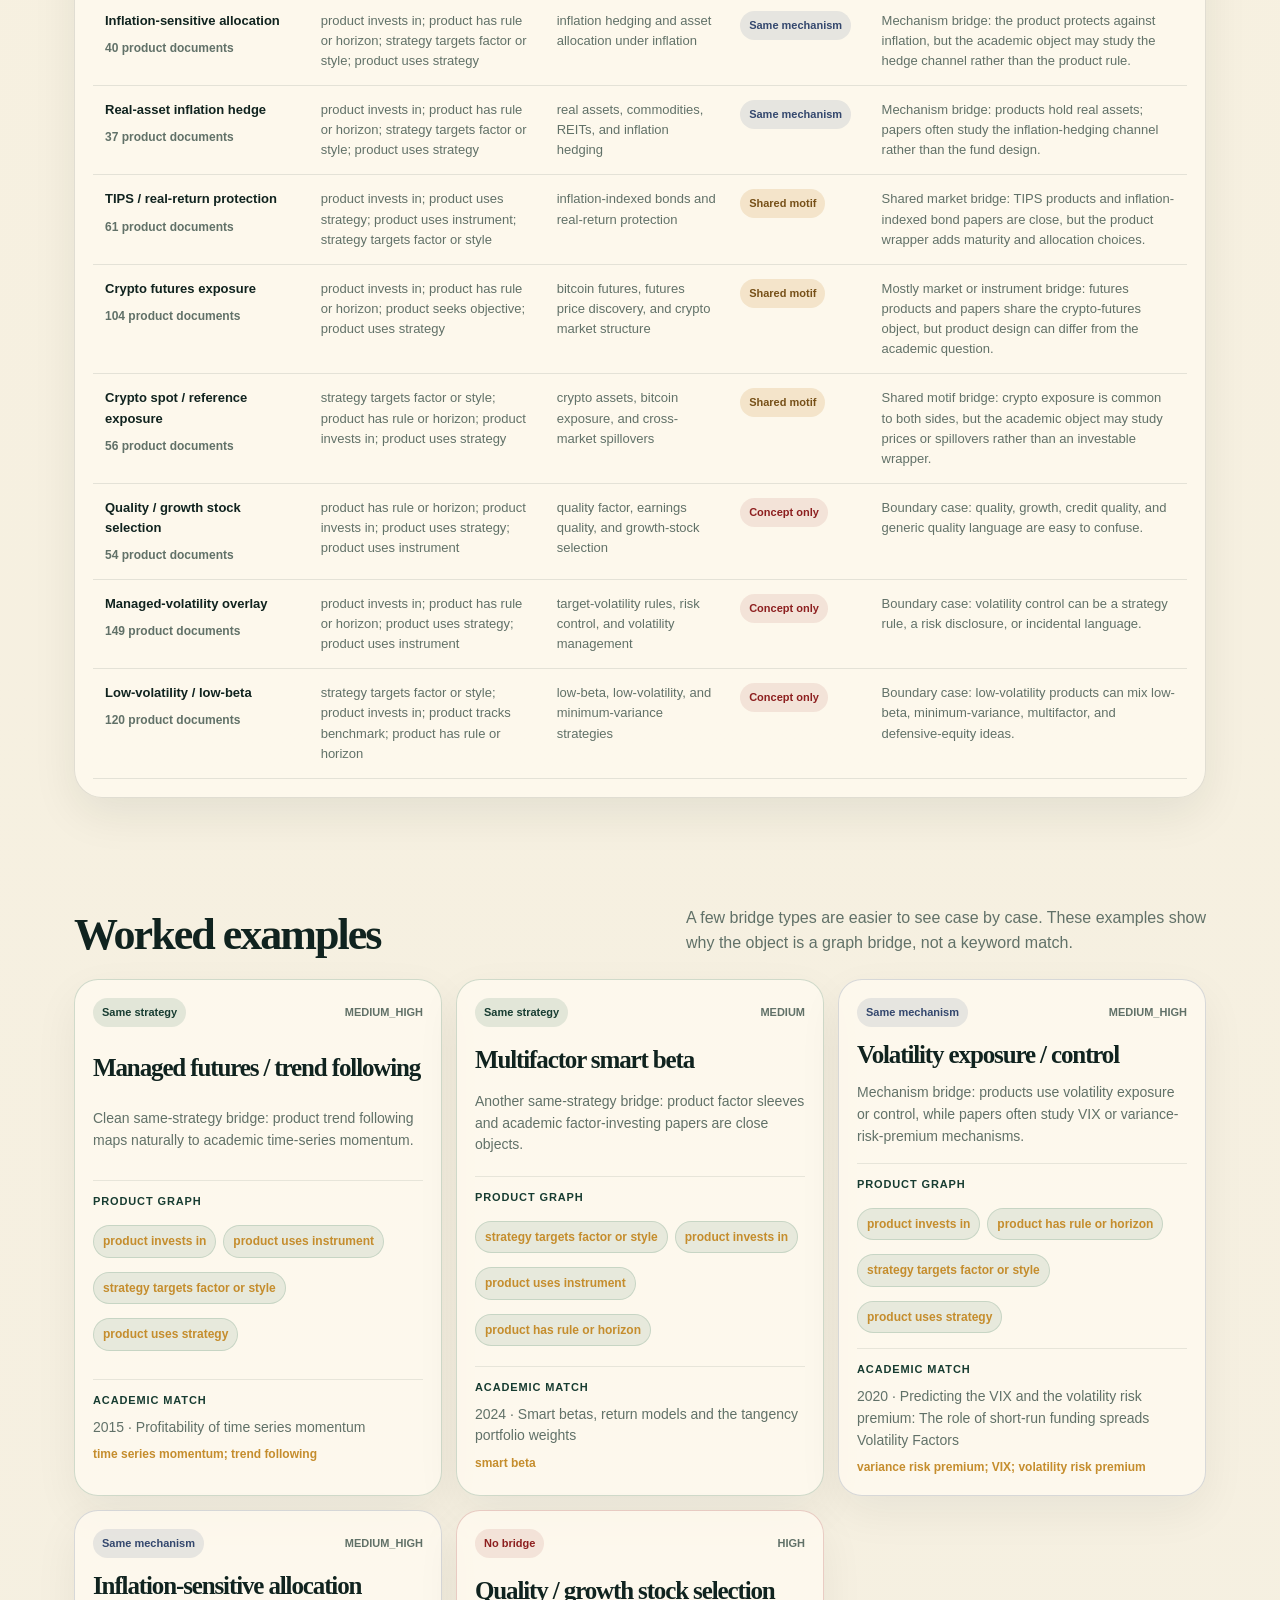
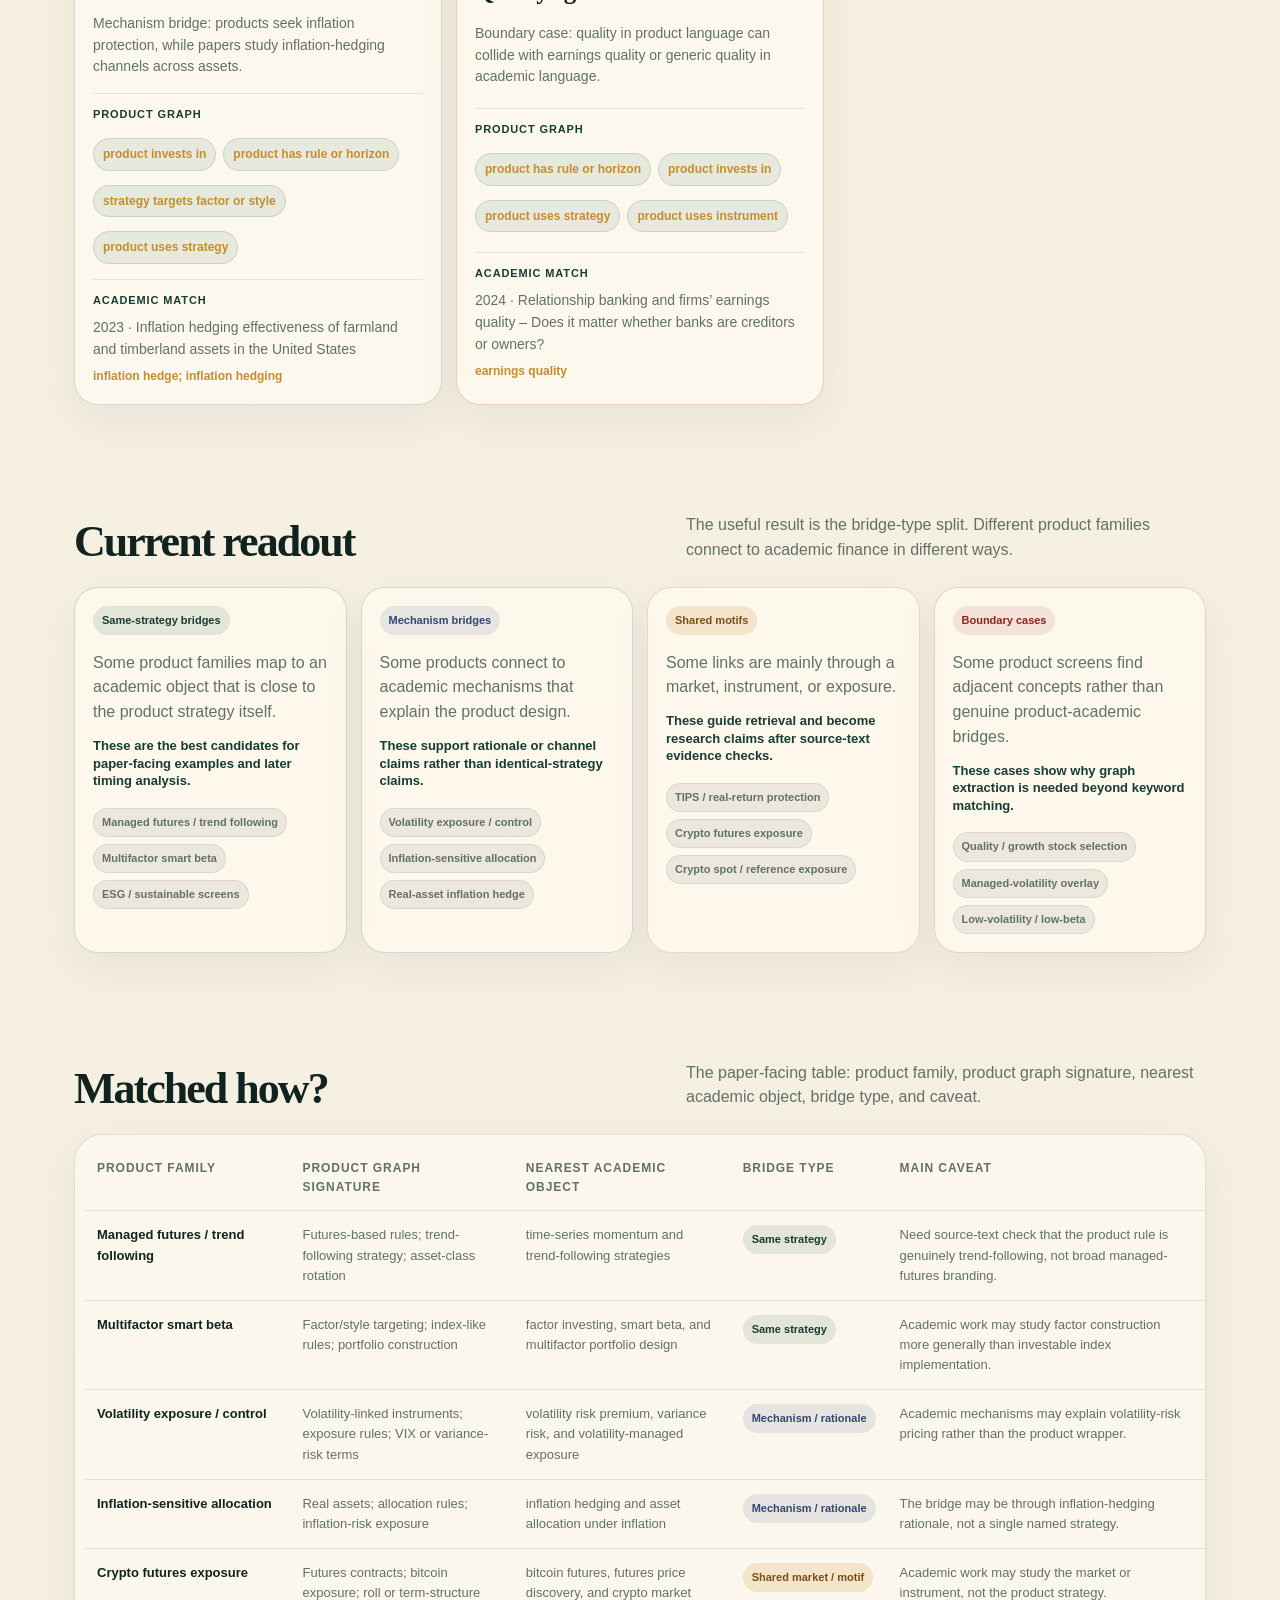
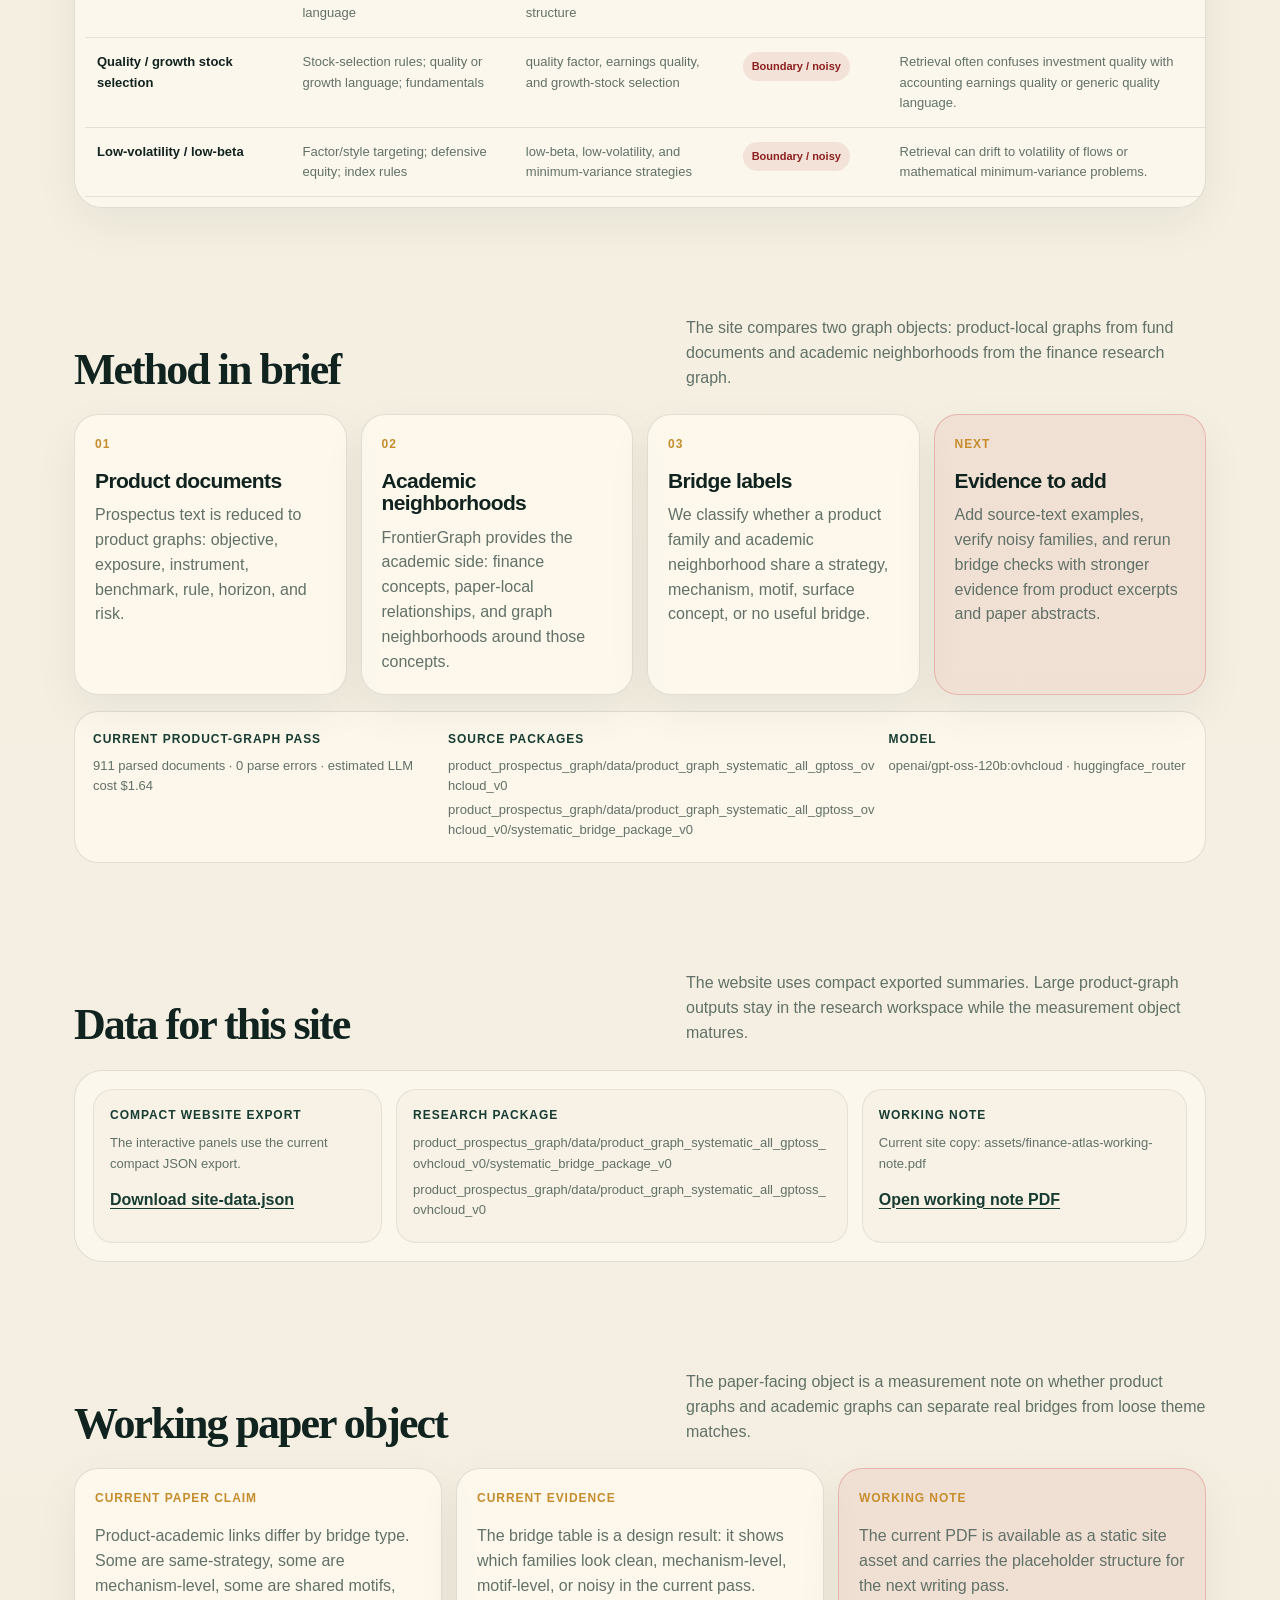
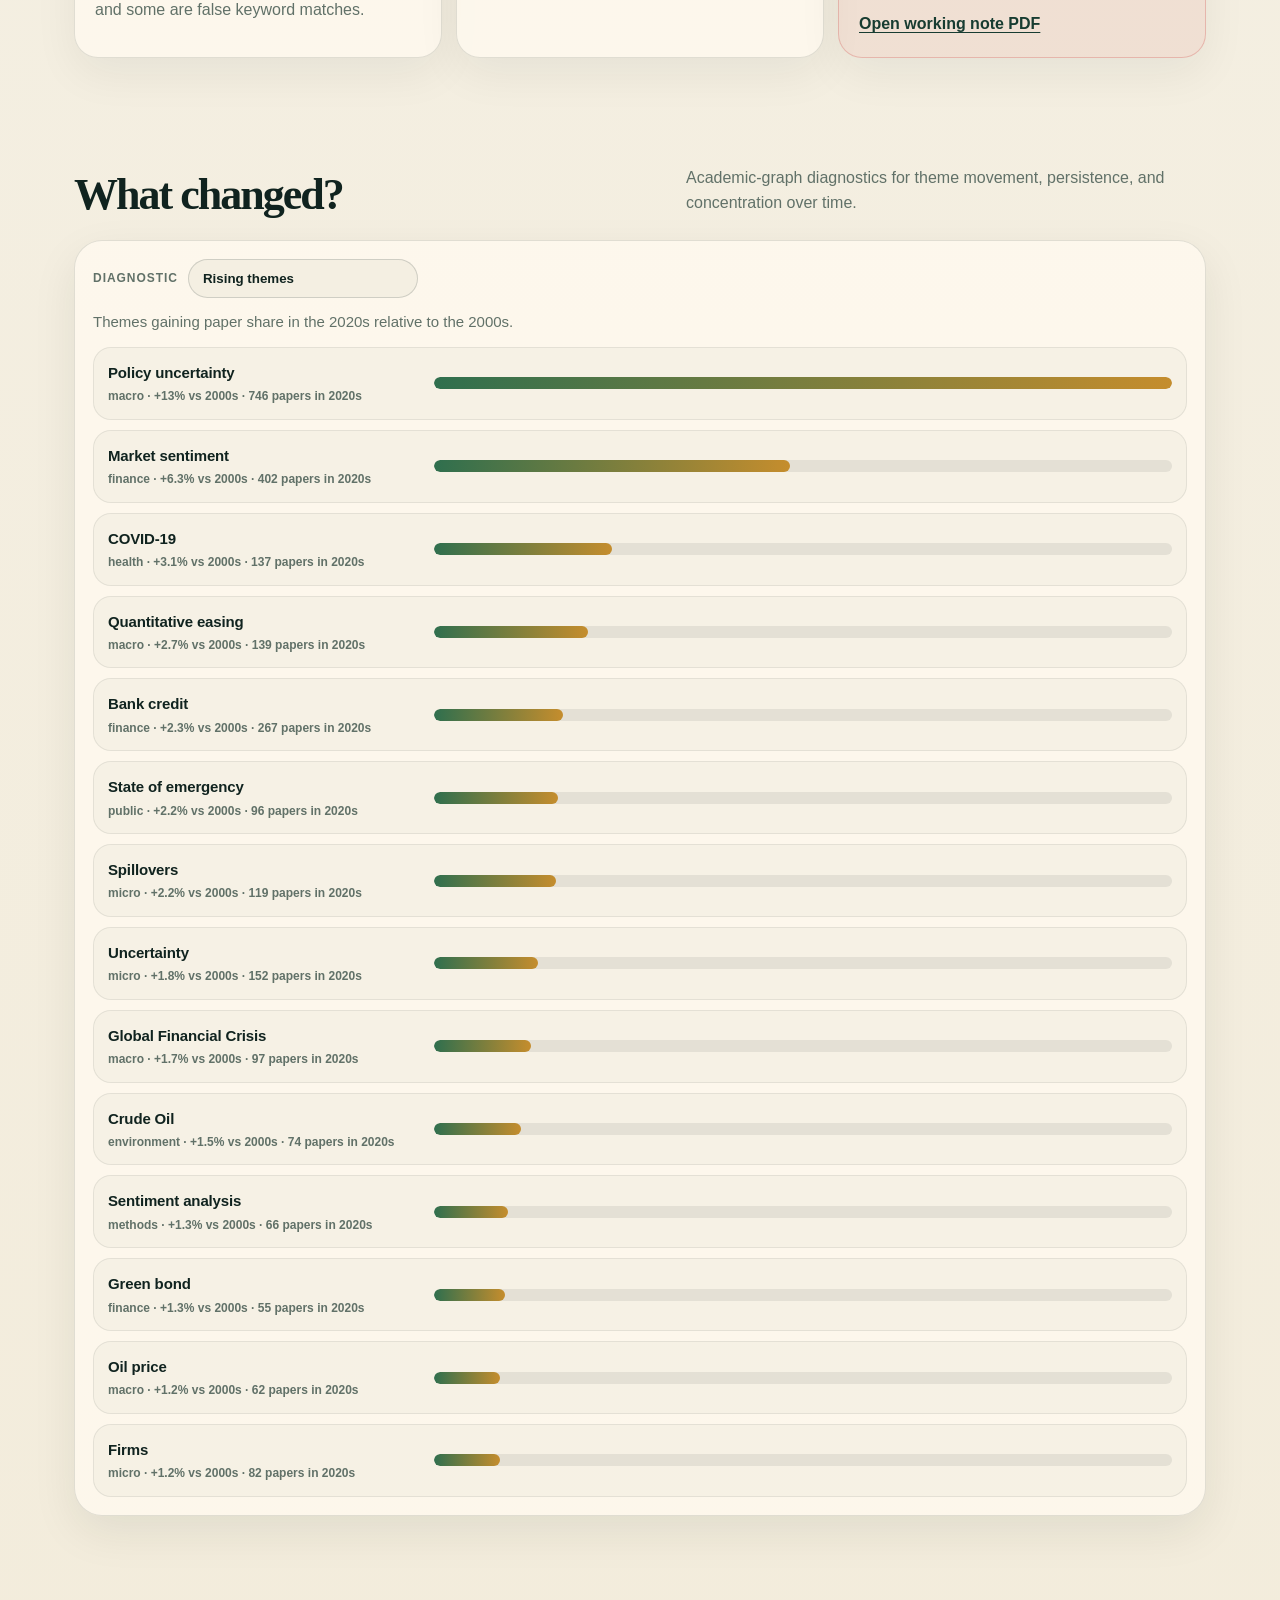
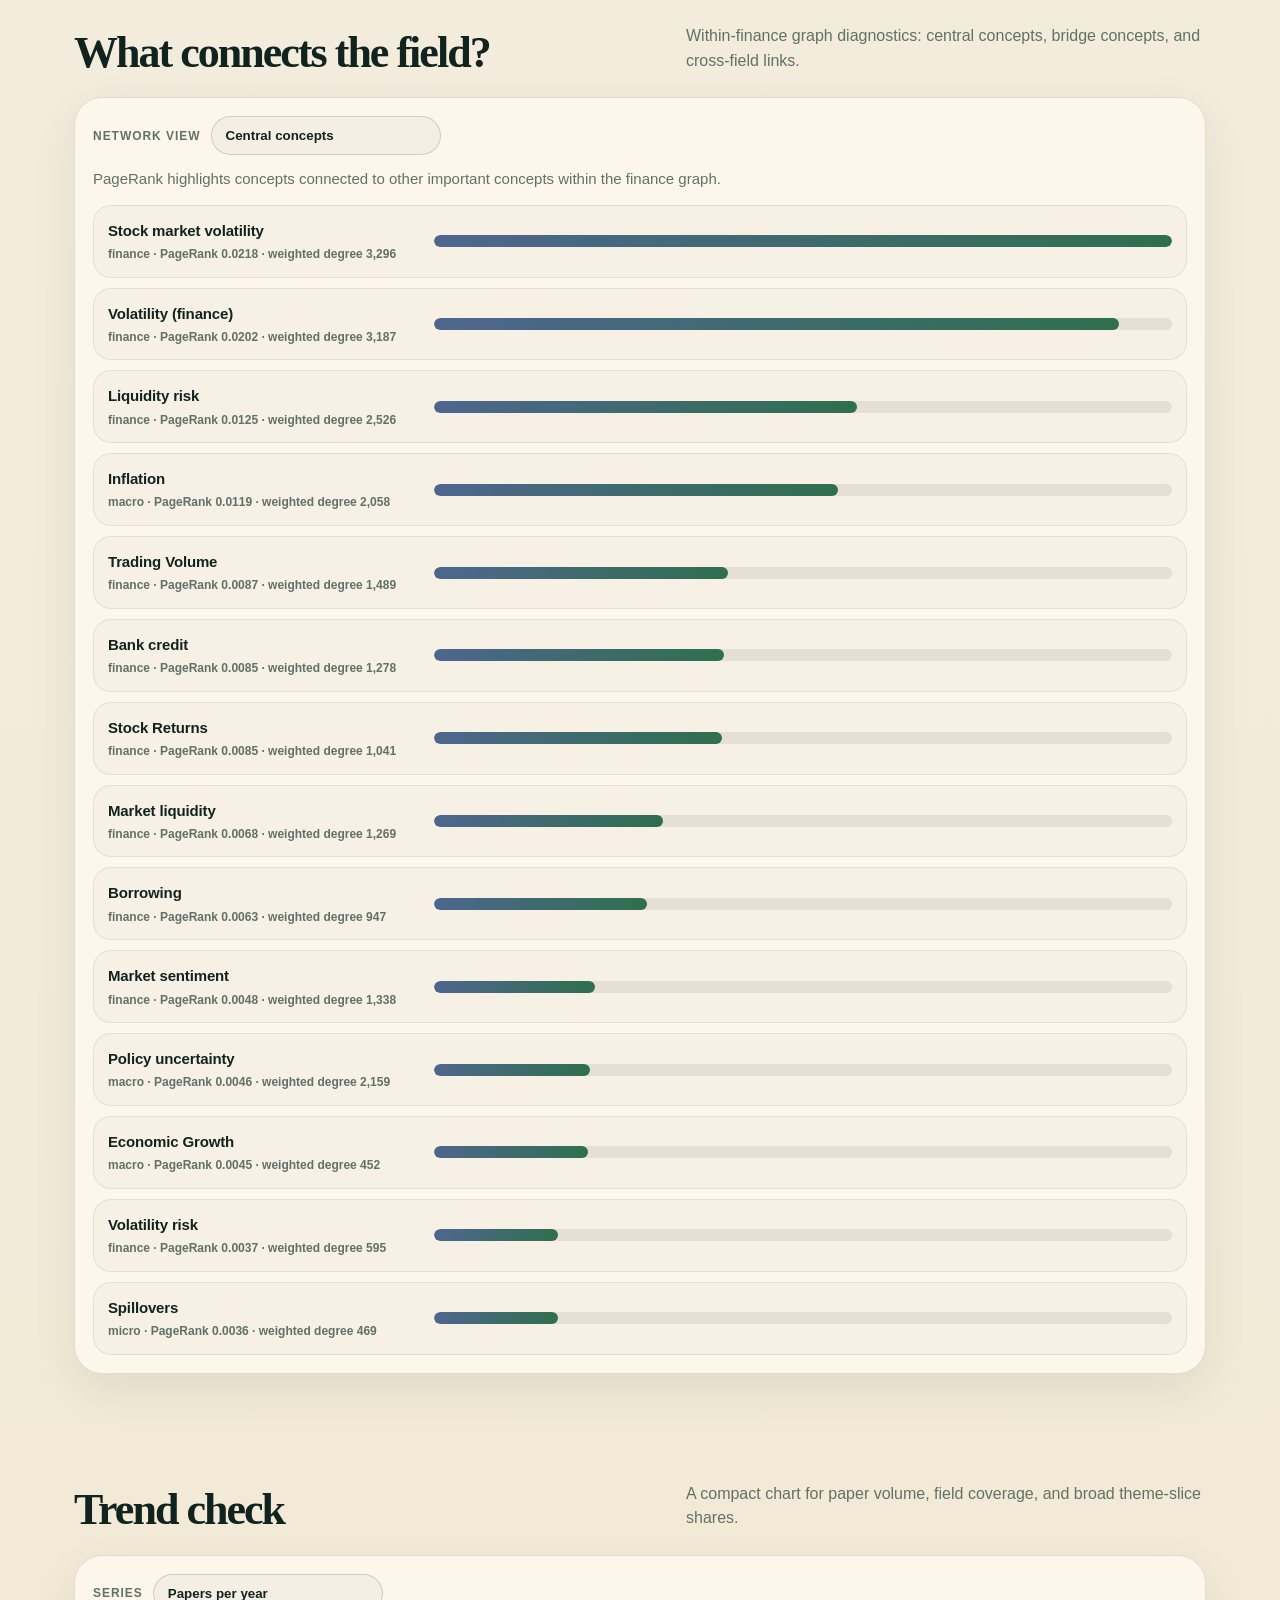
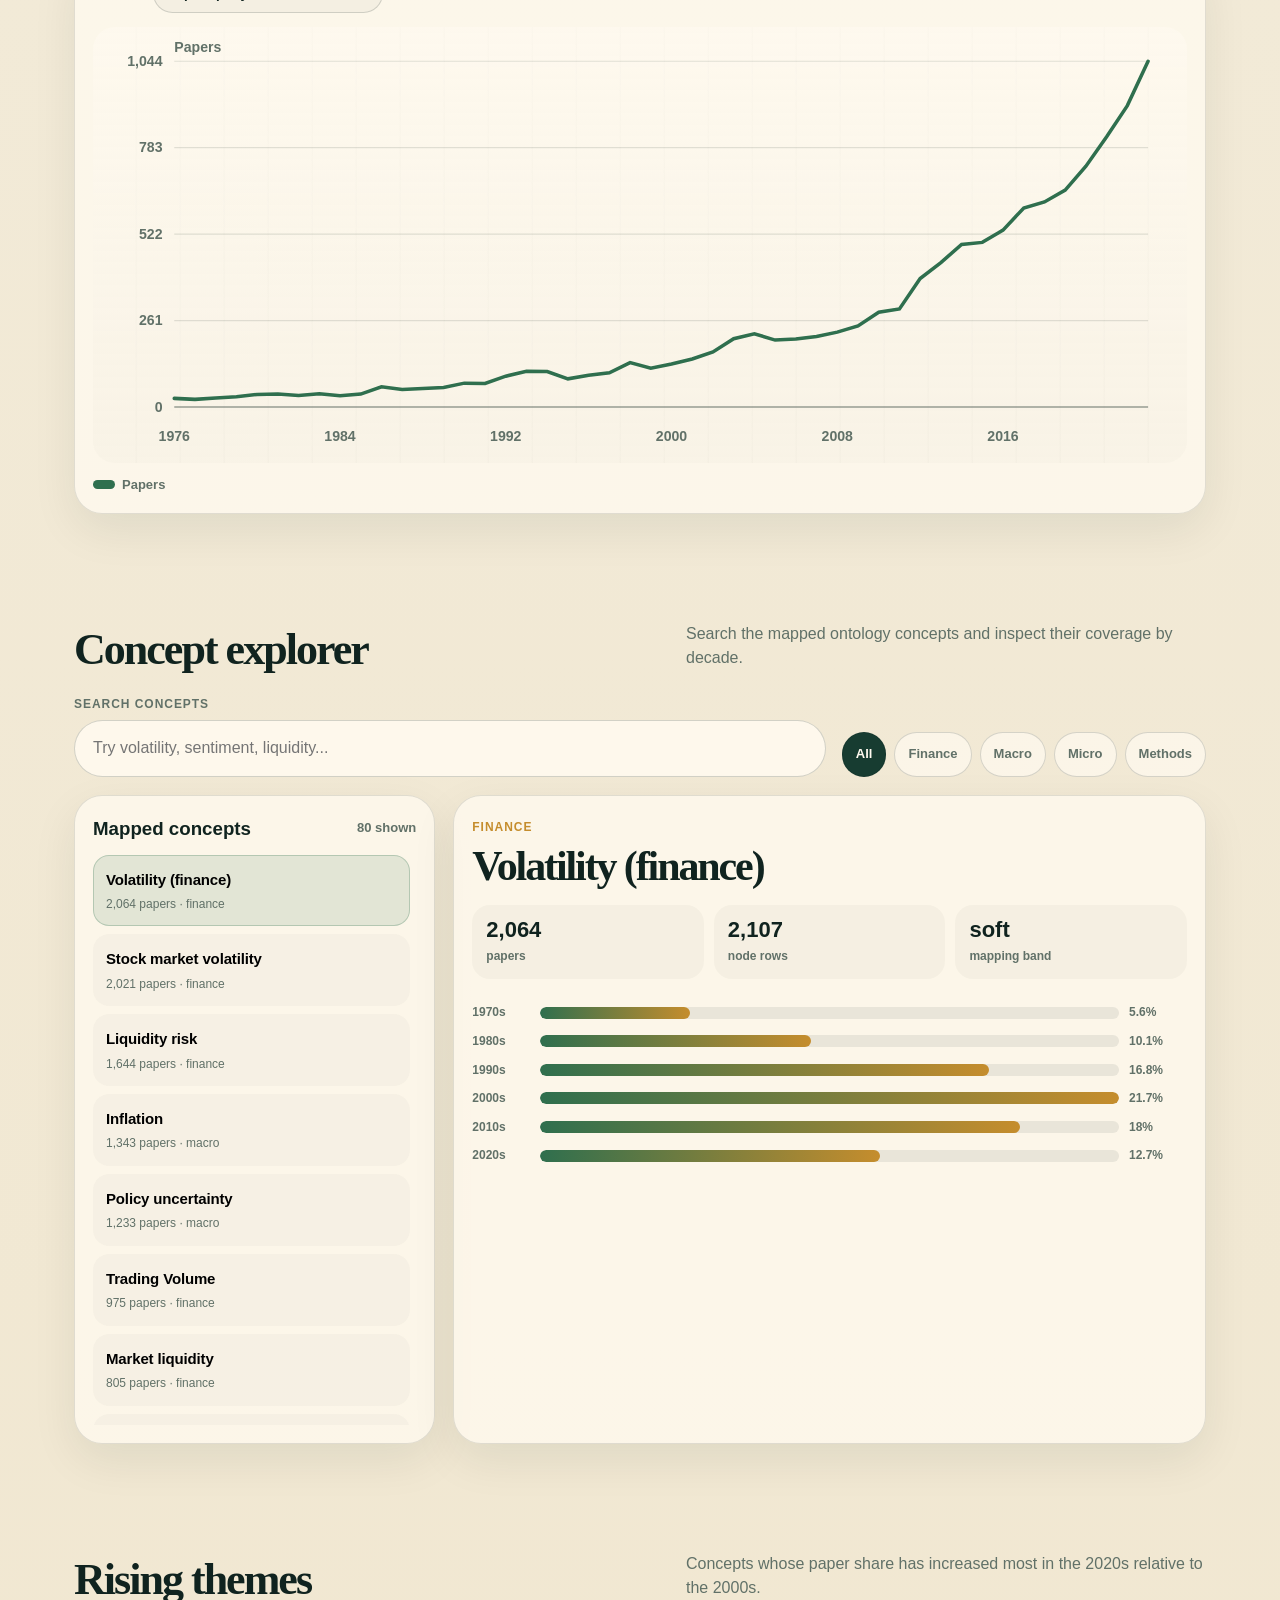
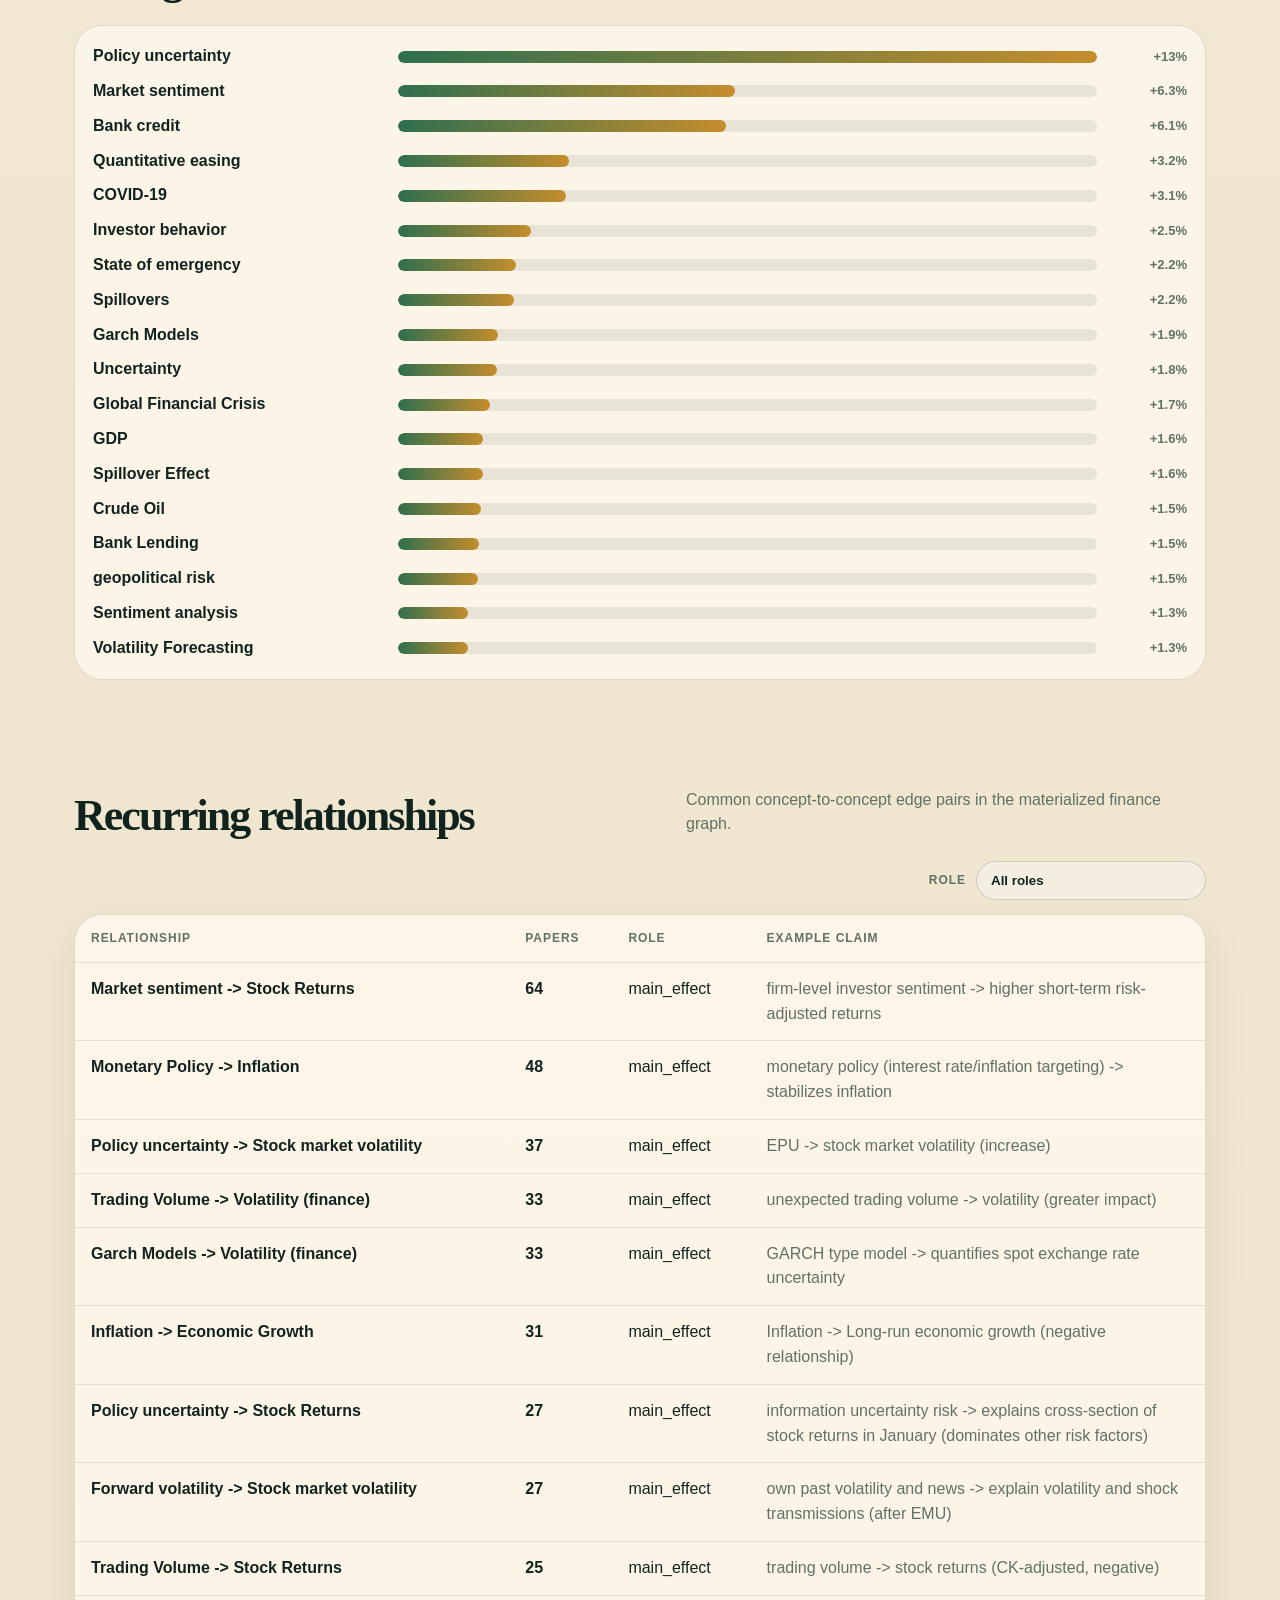
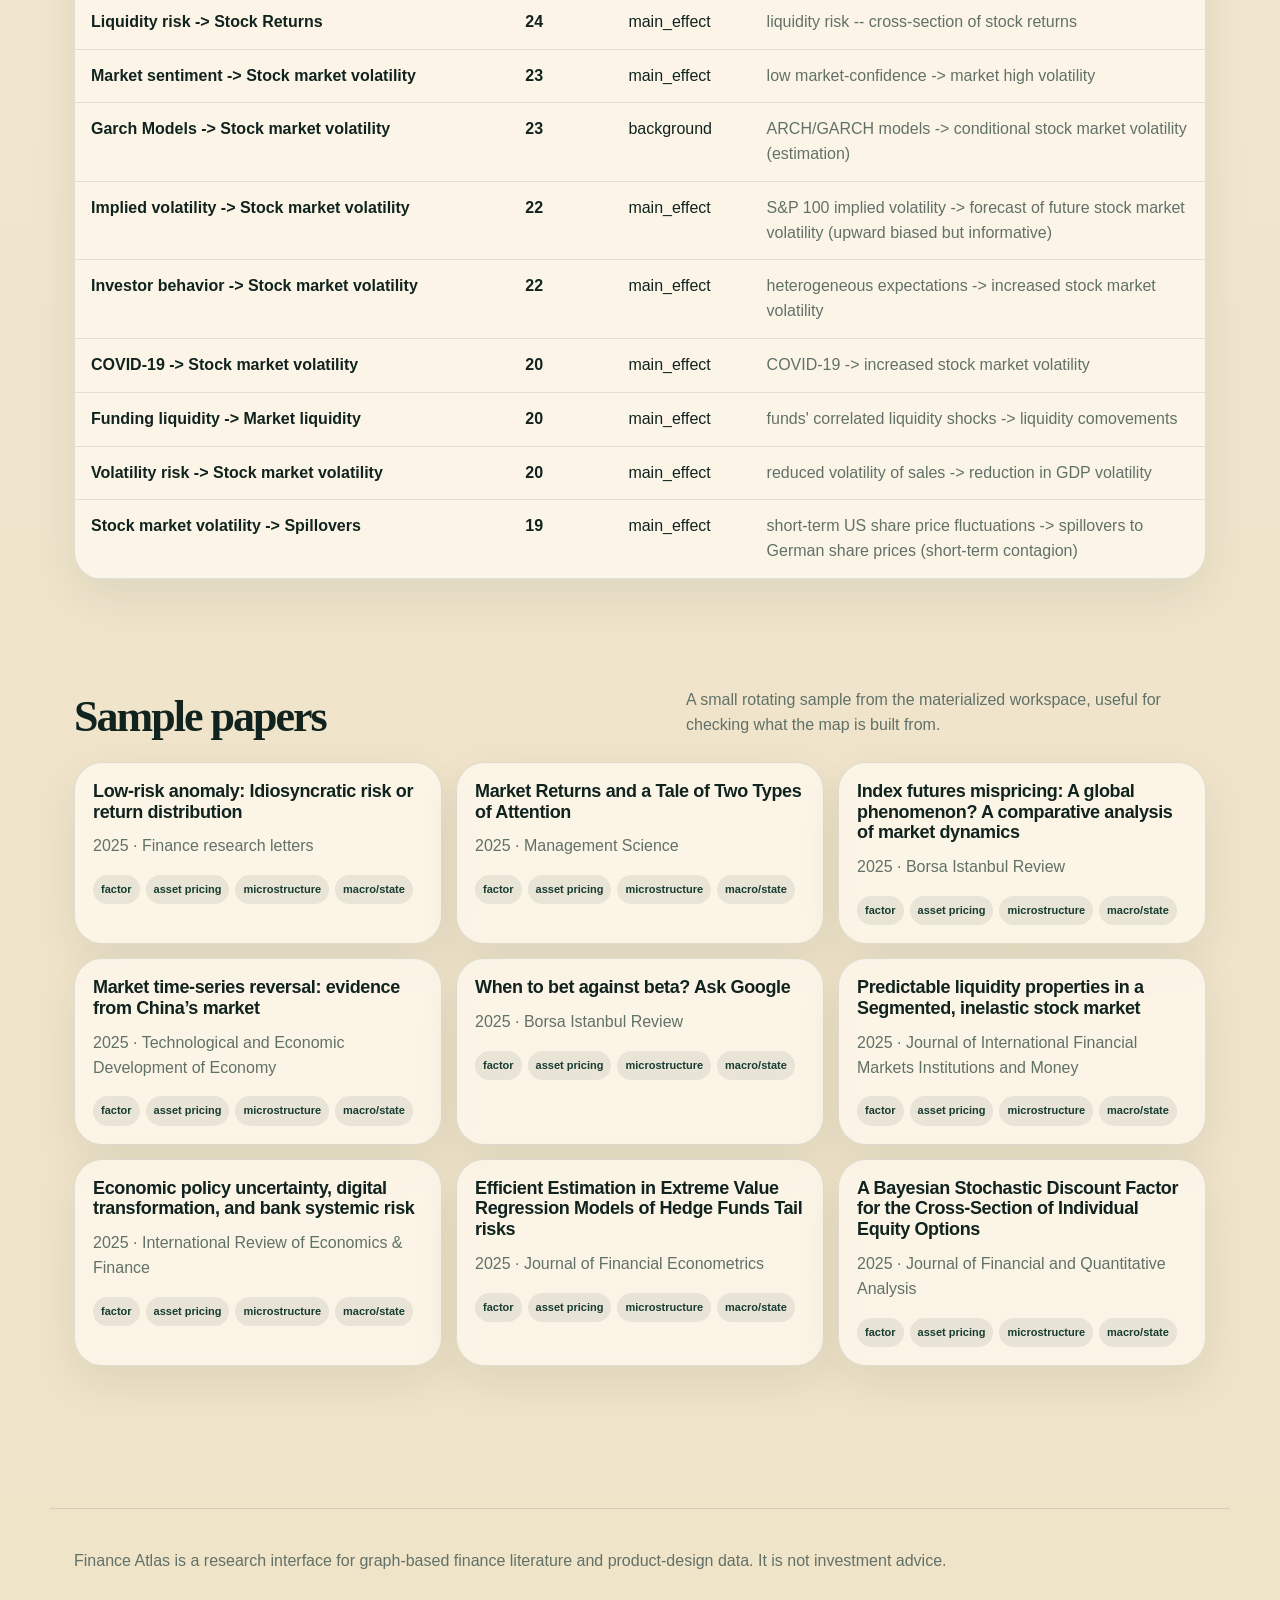
==== commit 434bed9c: "Add bridge typology table" ====
--- a/index.html
+++ b/index.html
@@ -181,6 +181,30 @@
         <div class="readout-grid" id="bridge-readout"></div>
       </section>
 
+      <section class="section" id="typology" aria-labelledby="typology-title">
+        <div class="section-heading">
+          <h2 id="typology-title">Matched how?</h2>
+          <p>
+            The paper-facing table: product family, product graph signature, nearest academic object,
+            bridge type, and caveat.
+          </p>
+        </div>
+        <div class="typology-table-wrap">
+          <table class="typology-table">
+            <thead>
+              <tr>
+                <th>Product family</th>
+                <th>Product graph signature</th>
+                <th>Nearest academic object</th>
+                <th>Bridge type</th>
+                <th>Main caveat</th>
+              </tr>
+            </thead>
+            <tbody id="typology-table-body"></tbody>
+          </table>
+        </div>
+      </section>
+
       <section class="section" id="methods" aria-labelledby="methods-title">
         <div class="section-heading">
           <h2 id="methods-title">Method in brief</h2>
--- a/styles.css
+++ b/styles.css
@@ -896,6 +896,54 @@
   font-size: 11px;
   font-weight: 900;
   padding: 5px 8px;
+}
+
+.typology-table-wrap {
+  background: rgba(255, 250, 240, 0.72);
+  border: 1px solid rgba(16, 35, 31, 0.12);
+  border-radius: 28px;
+  box-shadow: 0 16px 45px rgba(16, 35, 31, 0.06);
+  overflow: auto;
+  padding: 10px;
+}
+
+.typology-table {
+  border-collapse: collapse;
+  min-width: 1120px;
+  width: 100%;
+}
+
+.typology-table th,
+.typology-table td {
+  border-bottom: 1px solid rgba(16, 35, 31, 0.1);
+  padding: 14px 12px;
+  text-align: left;
+  vertical-align: top;
+}
+
+.typology-table th {
+  color: var(--muted);
+  font-size: 12px;
+  letter-spacing: 0.08em;
+  text-transform: uppercase;
+}
+
+.typology-table td {
+  color: var(--muted);
+  font-size: 13px;
+}
+
+.typology-table td:first-child {
+  color: var(--ink);
+  min-width: 190px;
+}
+
+.typology-table tr[data-open-family] {
+  cursor: pointer;
+}
+
+.typology-table tr[data-open-family]:hover {
+  background: rgba(47, 111, 78, 0.06);
 }
 
 .data-panel {
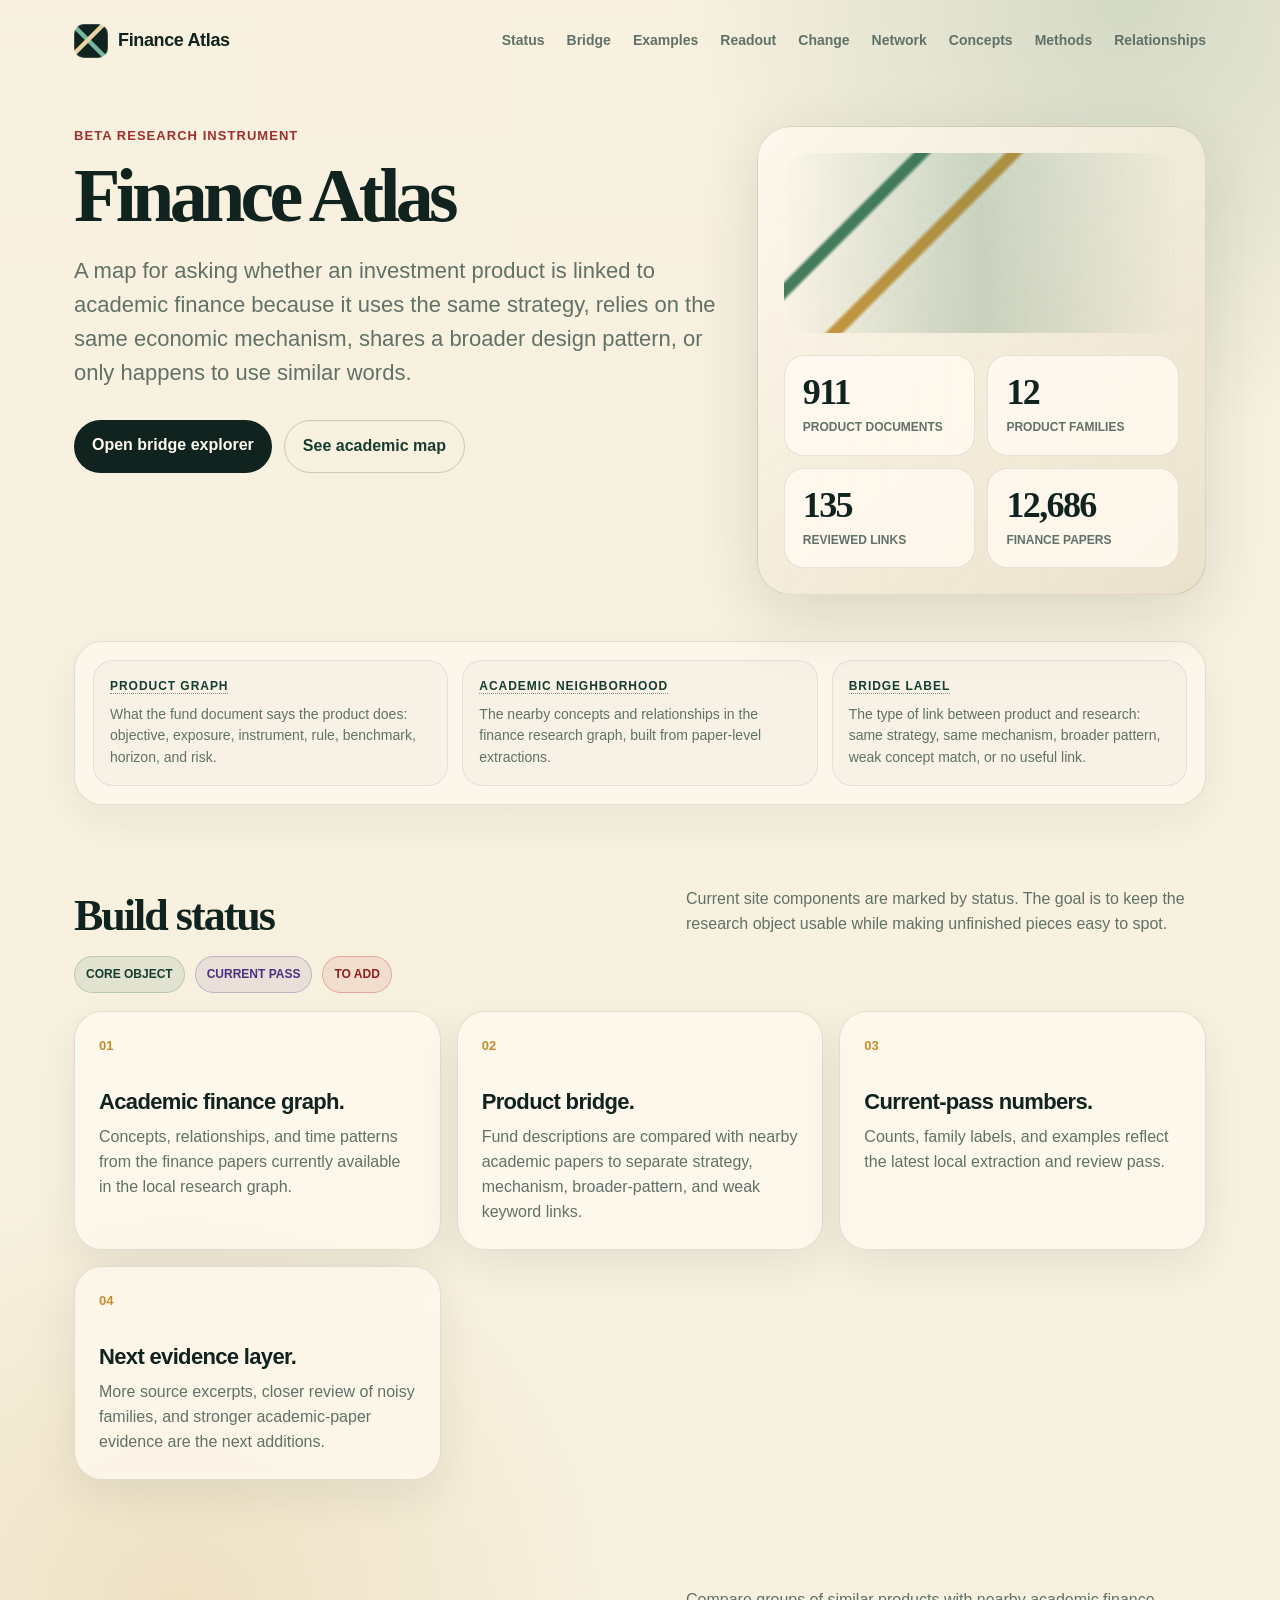
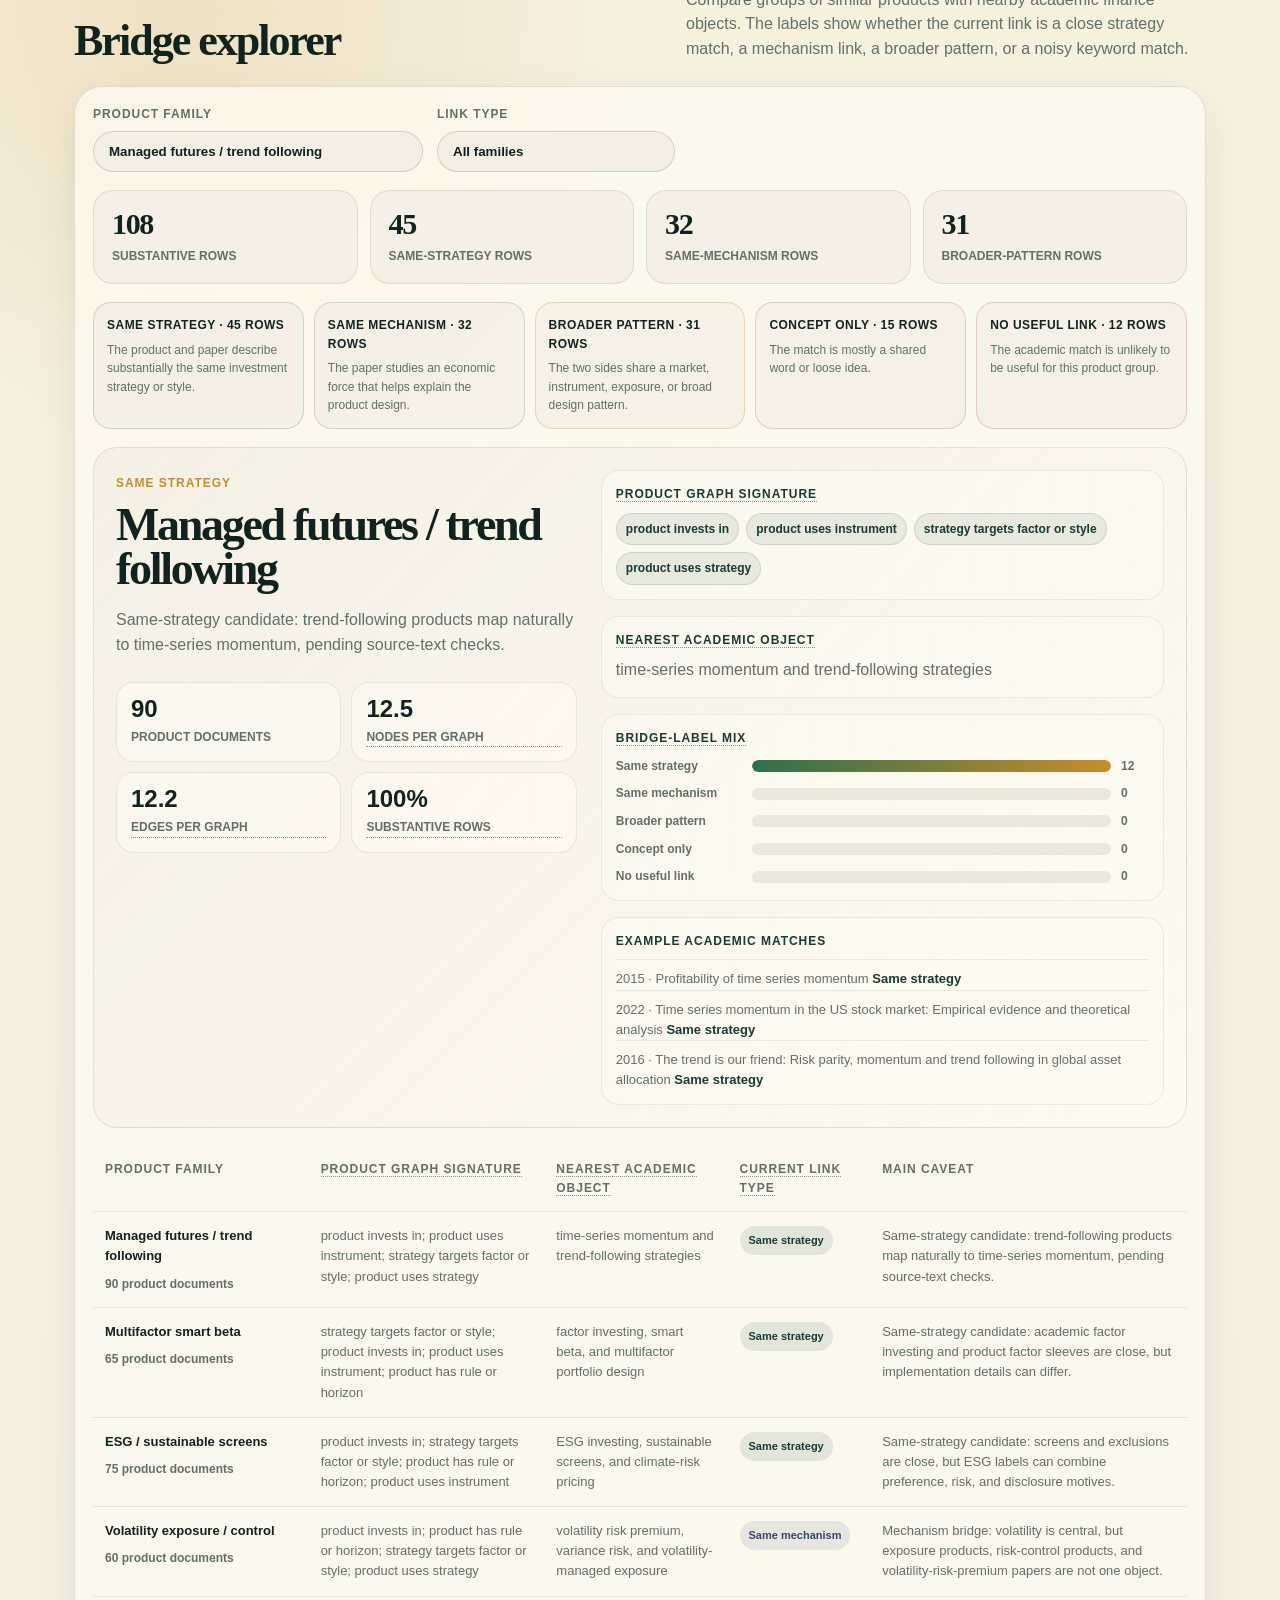
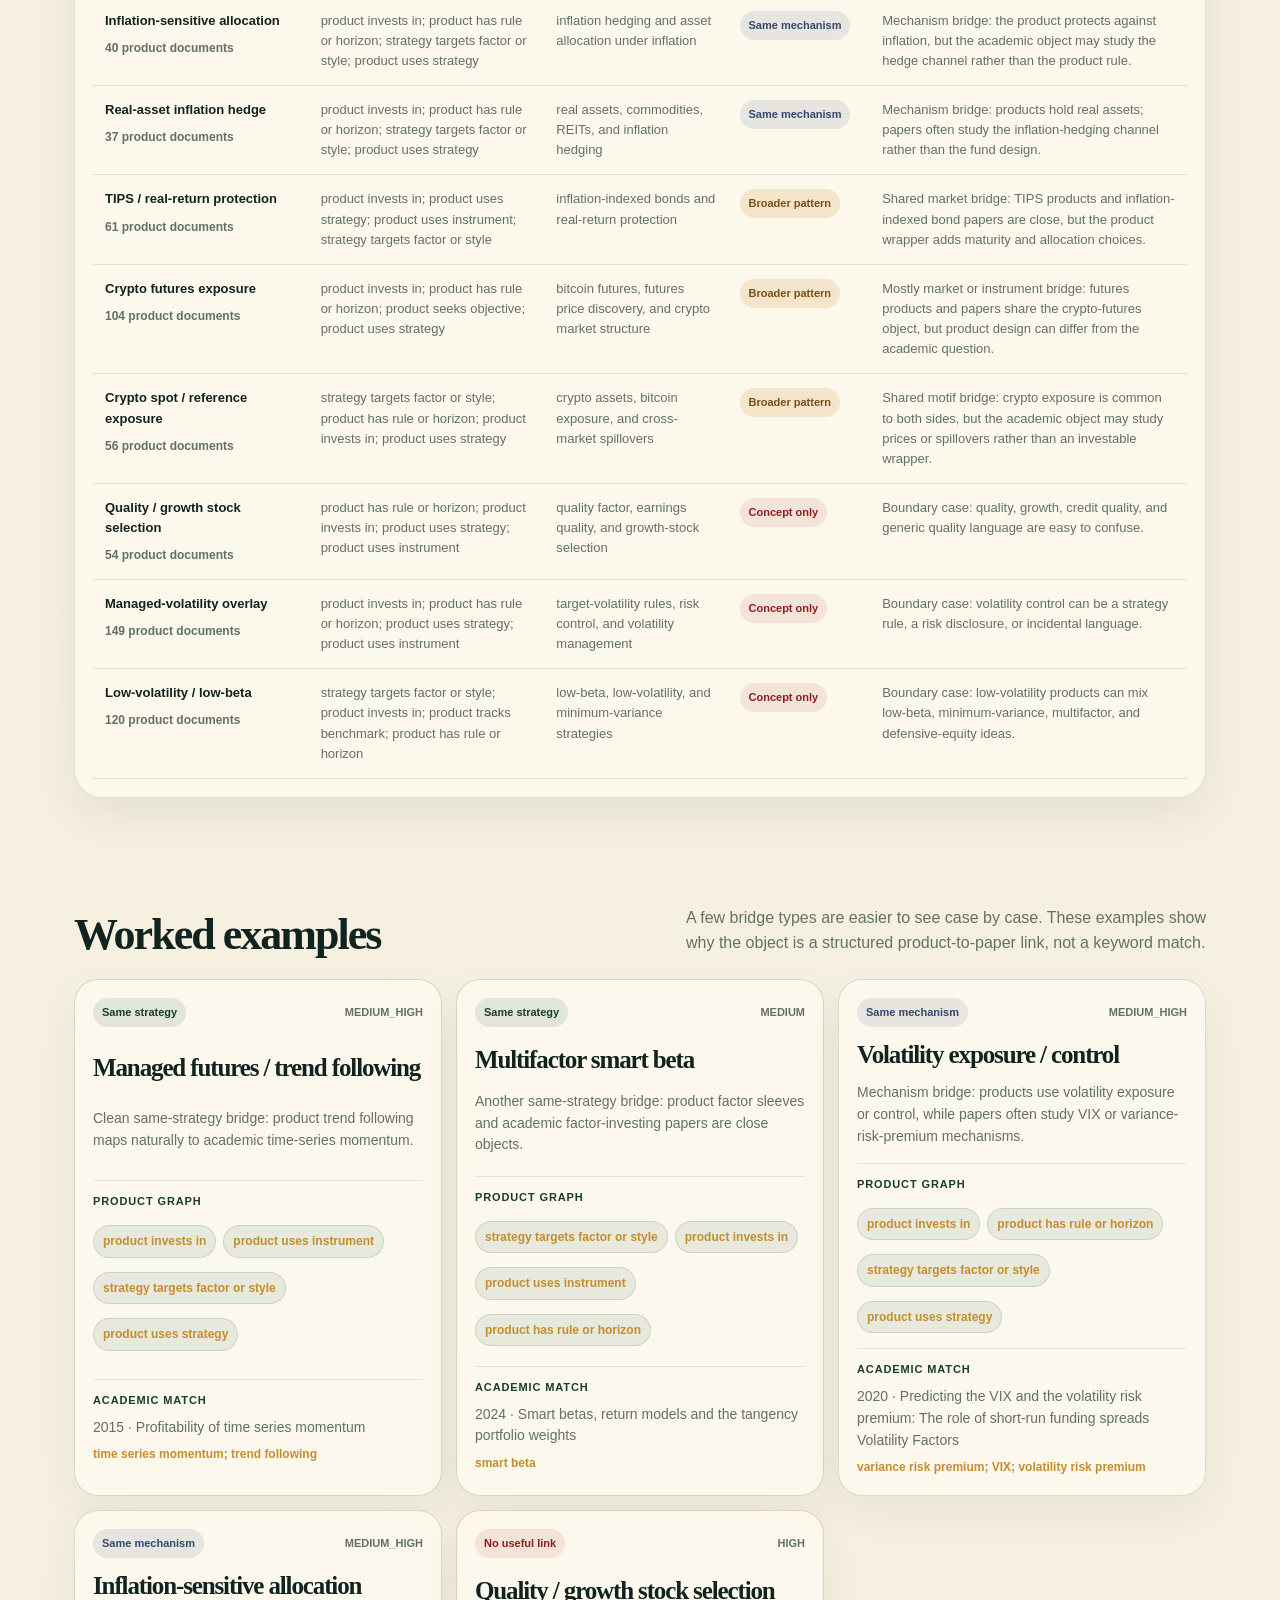
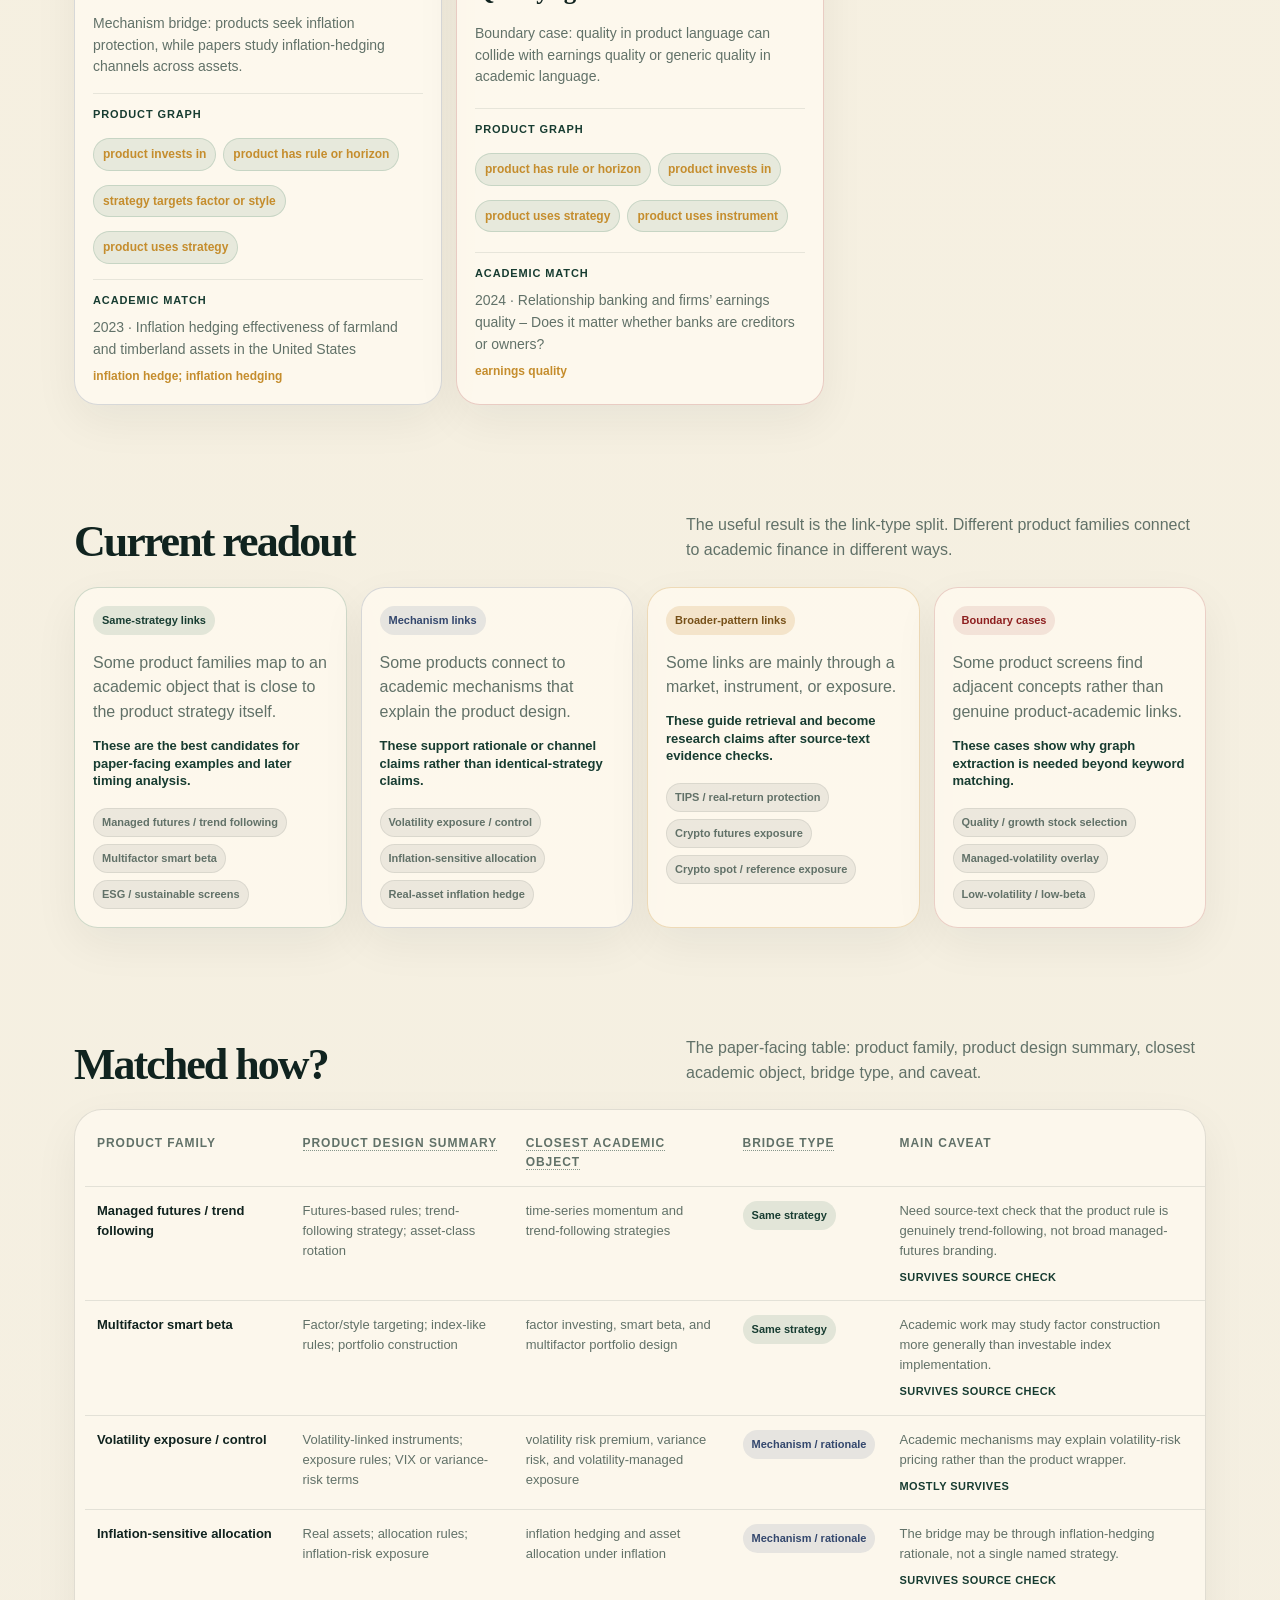
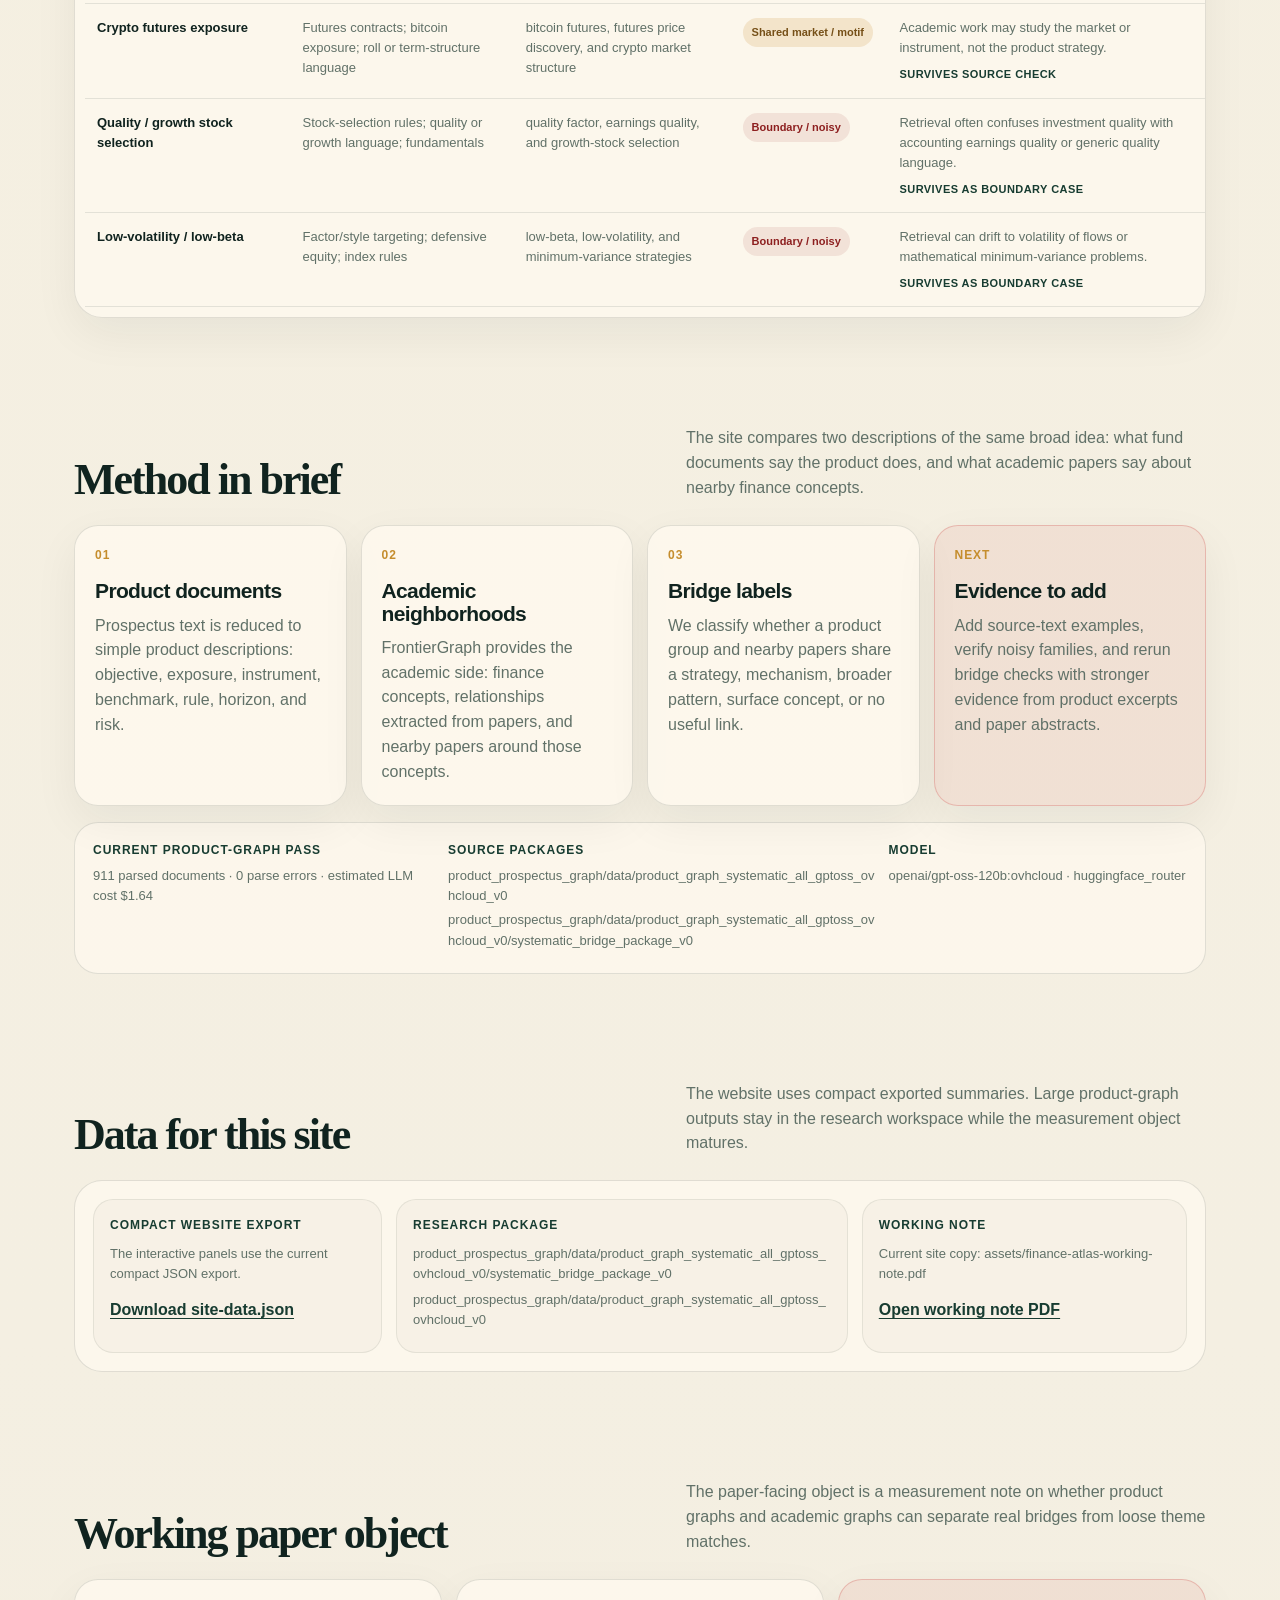
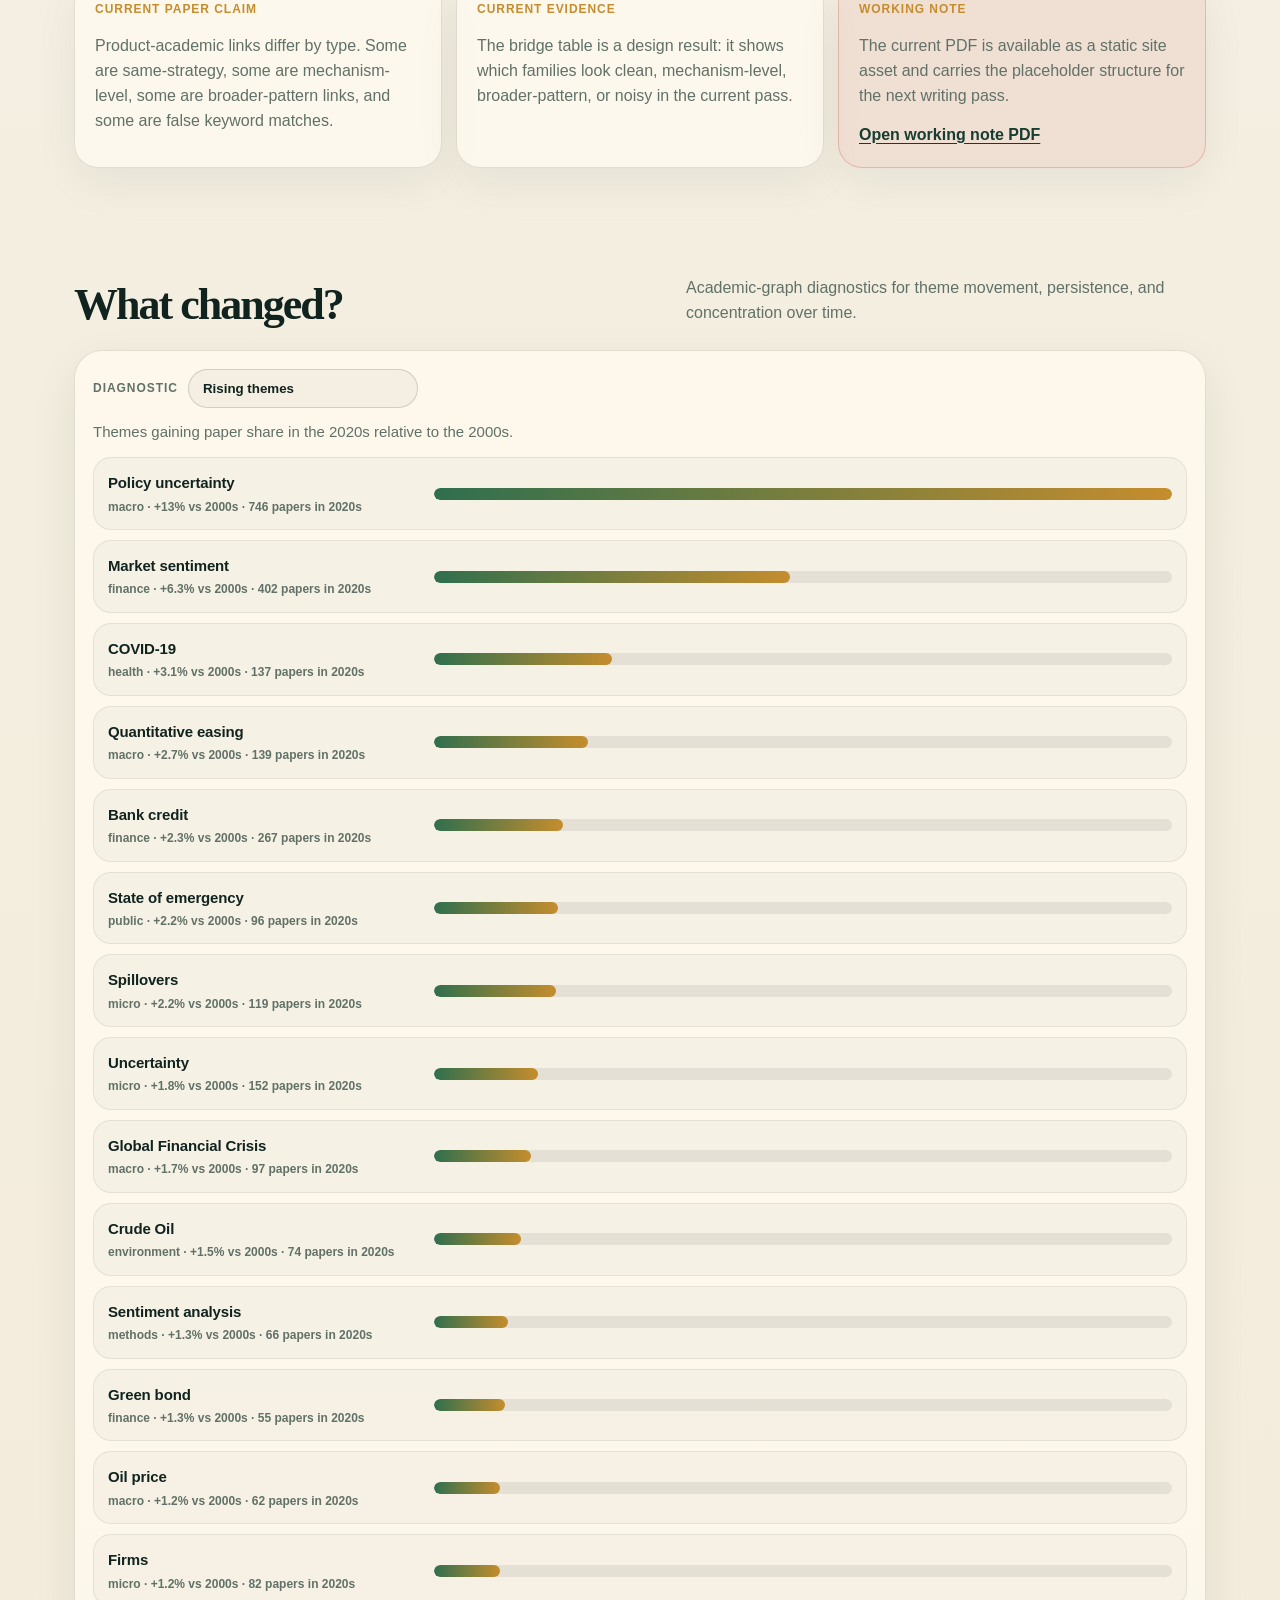
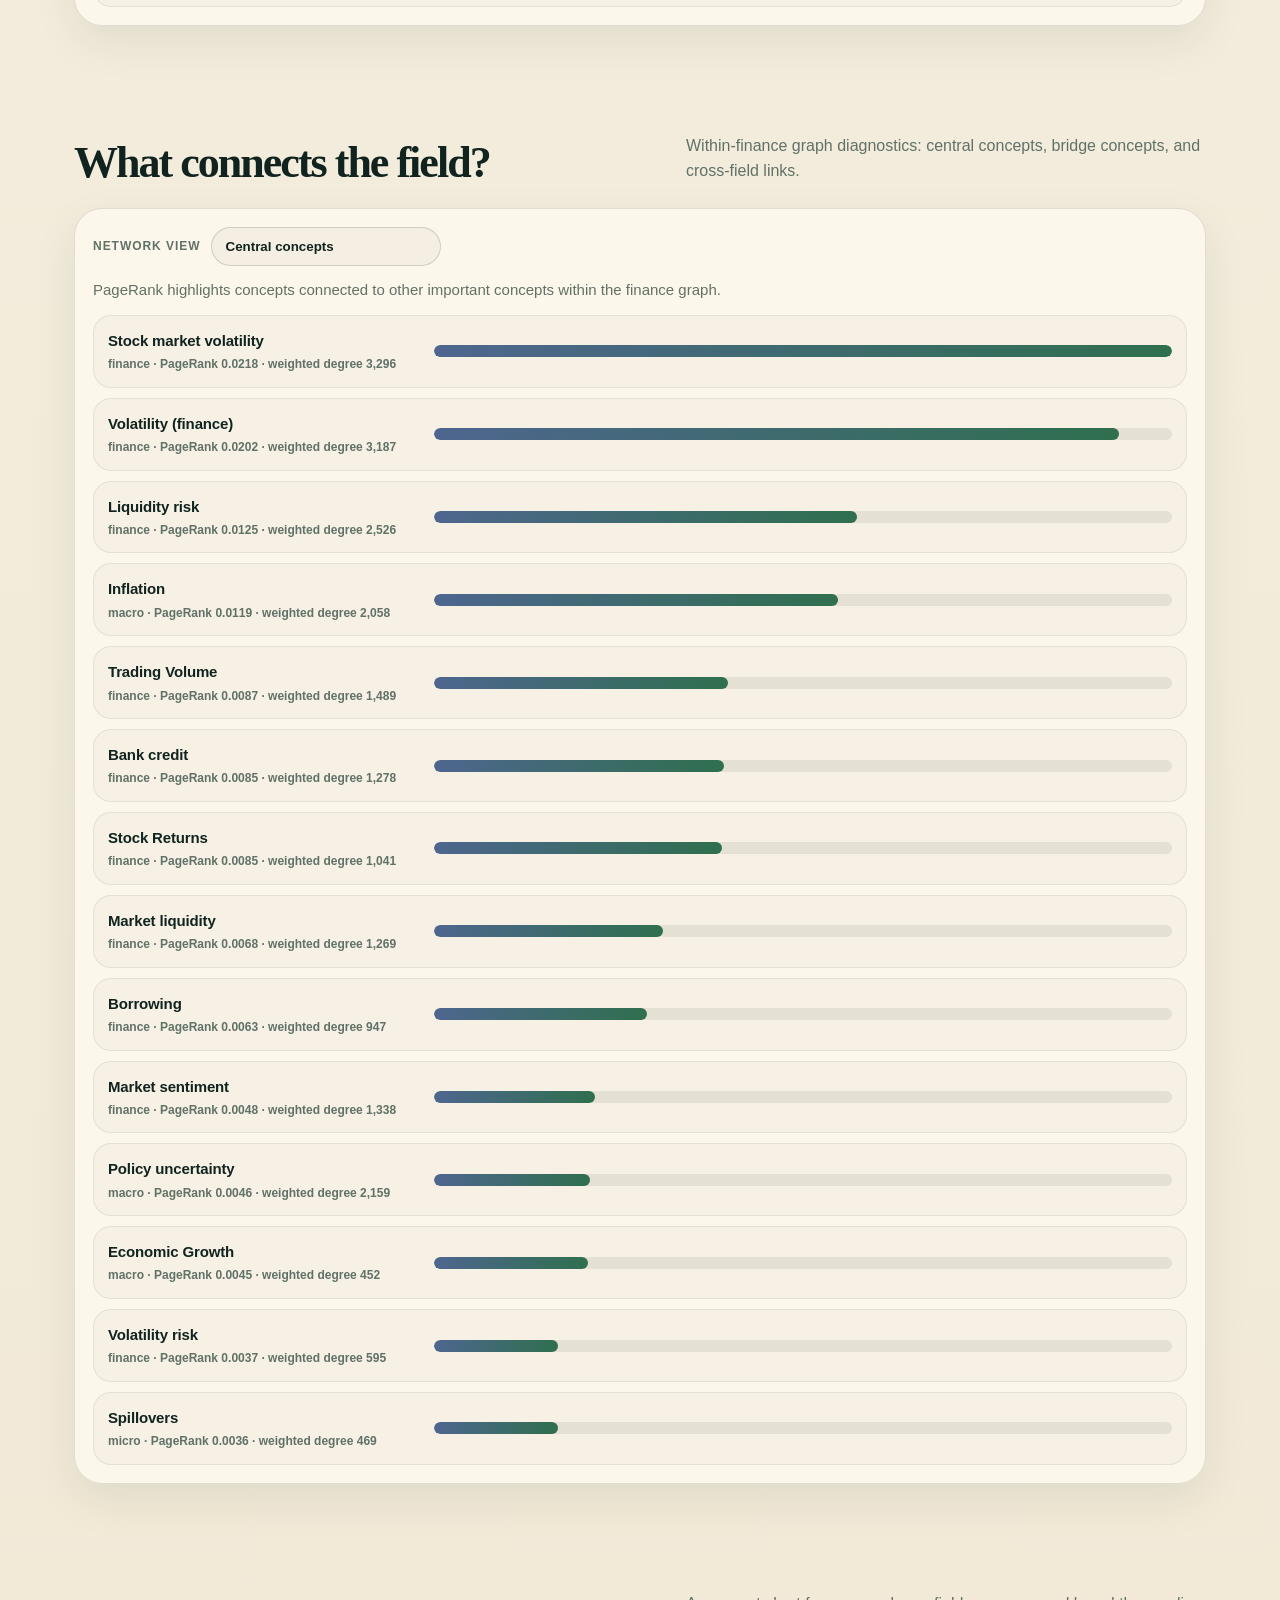
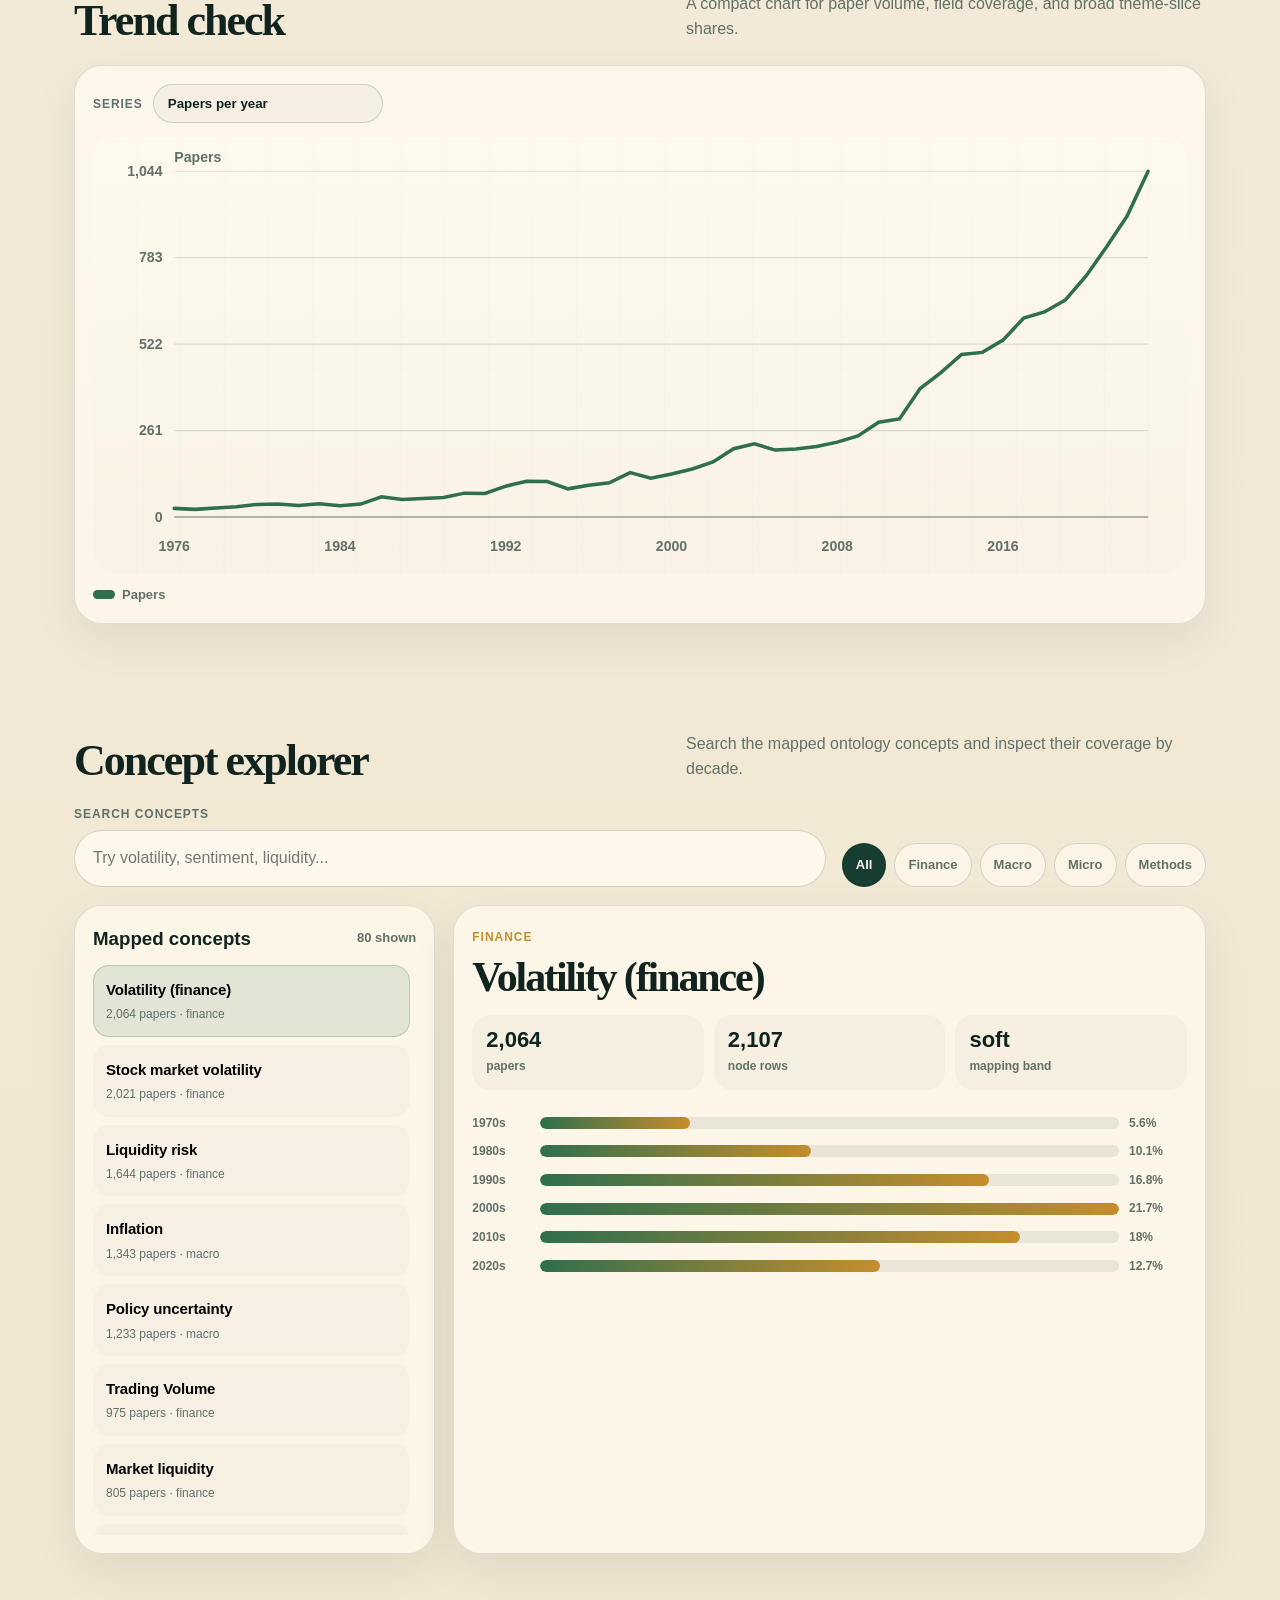
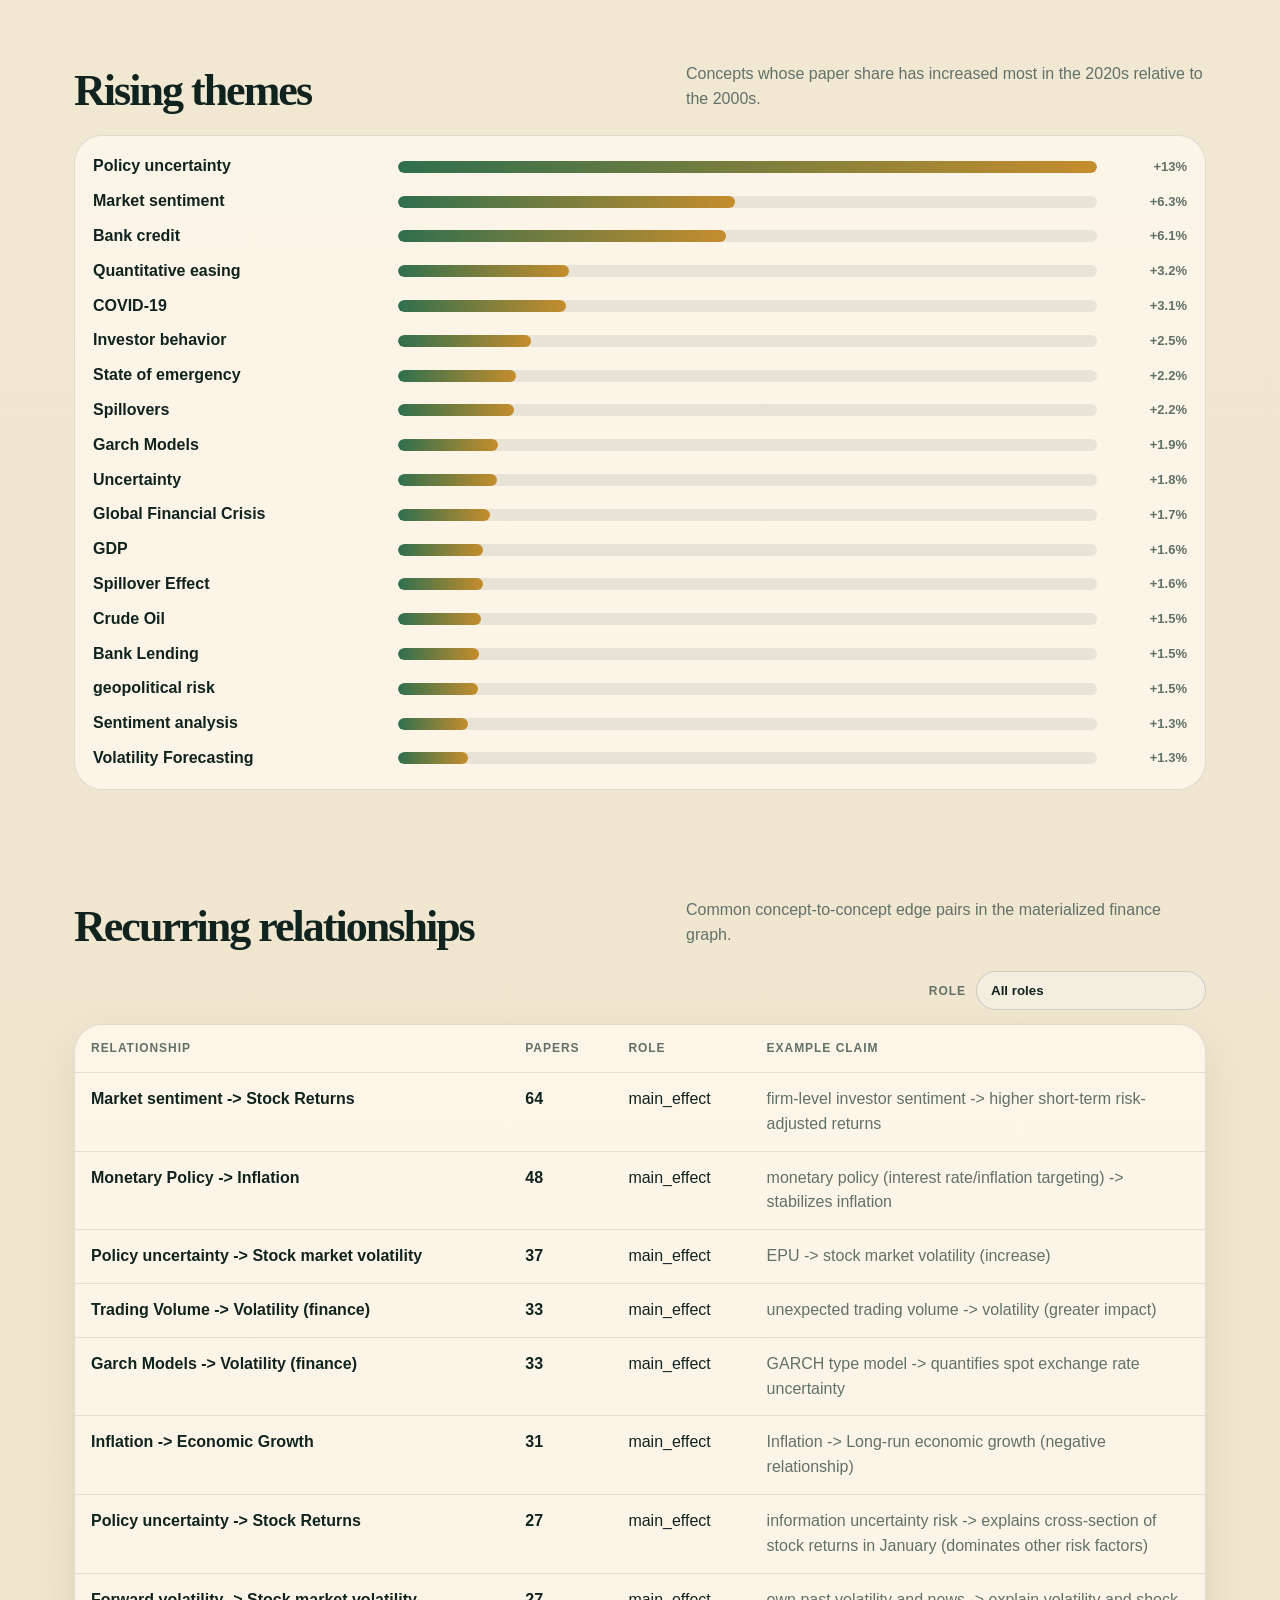
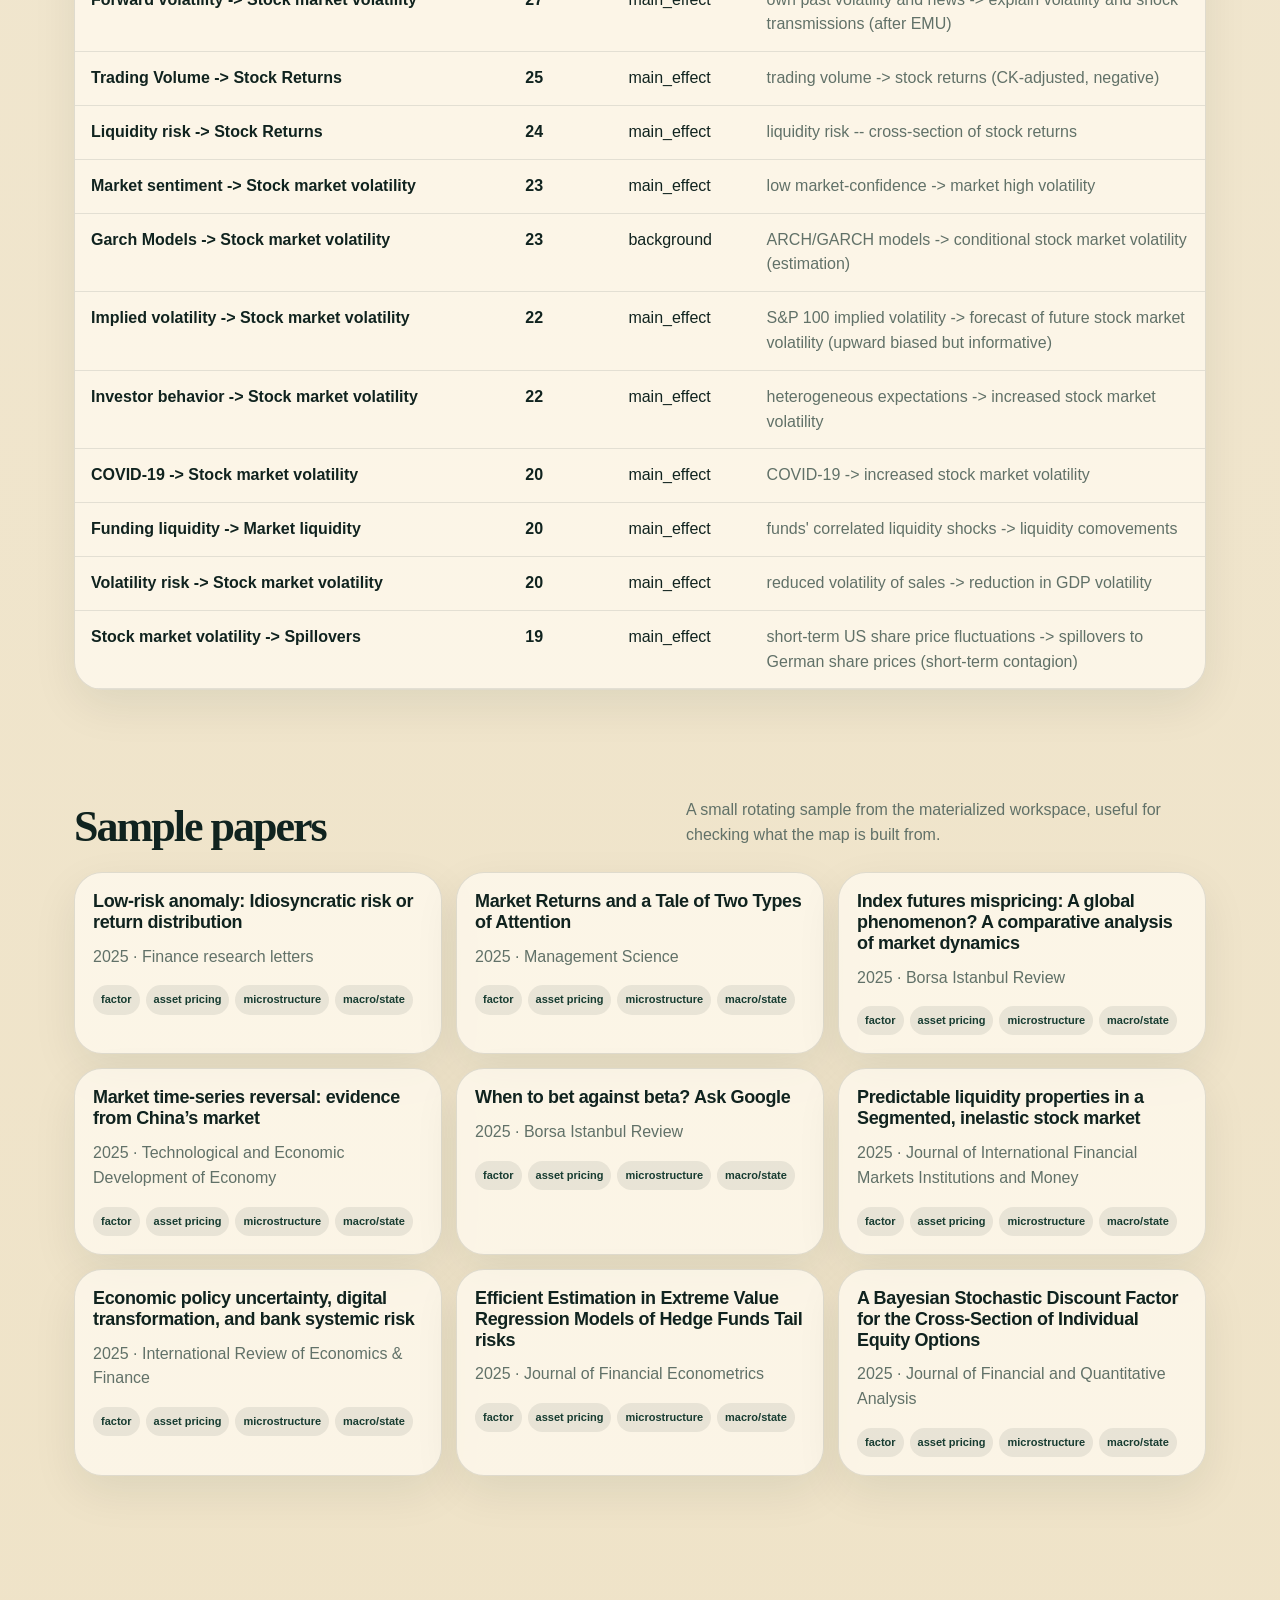
==== commit 6d5c86e4: "Clarify finance atlas terminology" ====
--- a/index.html
+++ b/index.html
@@ -36,8 +36,9 @@
           <p class="draft-kicker">Beta research instrument</p>
           <h1>Finance Atlas</h1>
           <p>
-            A map for asking how investment products relate to academic finance: same strategy, same
-            mechanism, shared motif, or only a loose keyword match.
+            A map for asking whether an investment product is linked to academic finance because it
+            uses the same strategy, relies on the same economic mechanism, shares a broader design
+            pattern, or only happens to use similar words.
           </p>
           <div class="hero-actions">
             <a class="button primary" href="#bridge-explorer">Open bridge explorer</a>
@@ -52,16 +53,16 @@
 
       <section class="orientation-strip" aria-label="How to read this site">
         <article>
-          <strong>Product graph</strong>
+          <strong><span class="term" tabindex="0" data-tip="A compact map of what a prospectus says the fund is trying to do, what it holds, and how it implements the strategy.">Product graph</span></strong>
           <p>What the fund document says the product does: objective, exposure, instrument, rule, benchmark, horizon, and risk.</p>
         </article>
         <article>
-          <strong>Academic neighborhood</strong>
+          <strong><span class="term" tabindex="0" data-tip="The nearby papers, concepts, and relationships in the academic finance graph around a product-related idea.">Academic neighborhood</span></strong>
           <p>The nearby concepts and relationships in the finance research graph, built from paper-level extractions.</p>
         </article>
         <article>
-          <strong>Bridge label</strong>
-          <p>The type of link between product and research: same strategy, same mechanism, shared motif, weak concept match, or no bridge.</p>
+          <strong><span class="term" tabindex="0" data-tip="Our classification of how a product and the academic literature are connected. It is not a performance score.">Bridge label</span></strong>
+          <p>The type of link between product and research: same strategy, same mechanism, broader pattern, weak concept match, or no useful link.</p>
         </article>
       </section>
 
@@ -83,32 +84,31 @@
             <span class="card-number">01</span>
             <h3>Academic finance graph.</h3>
             <p>
-              Concepts, relationships, centrality, and time patterns from the materialized finance graph
-              workspace.
+              Concepts, relationships, and time patterns from the finance papers currently available
+              in the local research graph.
             </p>
           </article>
           <article class="story-card">
             <span class="card-number">02</span>
             <h3>Product bridge.</h3>
             <p>
-              Product graphs are compared with academic neighborhoods to separate strategy, mechanism,
-              motif, and weak-concept links.
+              Fund descriptions are compared with nearby academic papers to separate strategy,
+              mechanism, broader-pattern, and weak keyword links.
             </p>
           </article>
           <article class="story-card">
             <span class="card-number">03</span>
             <h3>Current-pass numbers.</h3>
             <p>
-              Counts, family labels, and examples reflect the latest local extraction and bridge
-              adjudication pass.
+              Counts, family labels, and examples reflect the latest local extraction and review pass.
             </p>
           </article>
           <article class="story-card">
             <span class="card-number">04</span>
             <h3>Next evidence layer.</h3>
             <p>
-              Source-text excerpts, noisy-family review, and stronger academic evidence checks are the
-              next additions.
+              More source excerpts, closer review of noisy families, and stronger academic-paper
+              evidence are the next additions.
             </p>
           </article>
         </div>
@@ -118,8 +118,9 @@
         <div class="section-heading">
           <h2 id="bridge-explorer-title">Bridge explorer</h2>
           <p>
-            Compare product-family graphs with nearby academic finance objects. The labels show where
-            the current links are clean, mechanism-level, motif-level, or noisy.
+            Compare groups of similar products with nearby academic finance objects. The labels show
+            whether the current link is a close strategy match, a mechanism link, a broader pattern,
+            or a noisy keyword match.
           </p>
         </div>
         <div class="bridge-shell">
@@ -129,13 +130,13 @@
               <select id="bridge-family-select"></select>
             </div>
             <div>
-              <label for="bridge-type-select">Bridge type</label>
+              <label for="bridge-type-select">Link type</label>
               <select id="bridge-type-select">
                 <option value="all">All families</option>
                 <option value="same_strategy">Same strategy</option>
                 <option value="same_mechanism">Same mechanism</option>
-                <option value="shared_motif">Shared motif</option>
-                <option value="weak">Concept-only / no bridge</option>
+                <option value="shared_motif">Broader pattern</option>
+                <option value="weak">Concept-only / no useful link</option>
               </select>
             </div>
           </div>
@@ -147,9 +148,9 @@
               <thead>
                 <tr>
                   <th>Product family</th>
-                  <th>Product graph signature</th>
-                  <th>Nearest academic object</th>
-                  <th>First-pass bridge</th>
+                  <th><span class="term" tabindex="0" data-tip="The recurring product-side relations in the prospectus graph, such as uses instrument, tracks benchmark, or targets factor.">Product graph signature</span></th>
+                  <th><span class="term" tabindex="0" data-tip="The closest academic-side concept, paper group, or research relationship retrieved from the finance graph.">Nearest academic object</span></th>
+                  <th><span class="term" tabindex="0" data-tip="Current review label for how the product family connects to academic finance.">Current link type</span></th>
                   <th>Main caveat</th>
                 </tr>
               </thead>
@@ -164,7 +165,7 @@
           <h2 id="examples-title">Worked examples</h2>
           <p>
             A few bridge types are easier to see case by case. These examples show why the object is a
-            graph bridge, not a keyword match.
+            structured product-to-paper link, not a keyword match.
           </p>
         </div>
         <div class="example-grid" id="featured-examples"></div>
@@ -174,7 +175,7 @@
         <div class="section-heading">
           <h2 id="readout-title">Current readout</h2>
           <p>
-            The useful result is the bridge-type split. Different product families connect to academic
+            The useful result is the link-type split. Different product families connect to academic
             finance in different ways.
           </p>
         </div>
@@ -185,7 +186,7 @@
         <div class="section-heading">
           <h2 id="typology-title">Matched how?</h2>
           <p>
-            The paper-facing table: product family, product graph signature, nearest academic object,
+            The paper-facing table: product family, product design summary, closest academic object,
             bridge type, and caveat.
           </p>
         </div>
@@ -194,9 +195,9 @@
             <thead>
               <tr>
                 <th>Product family</th>
-                <th>Product graph signature</th>
-                <th>Nearest academic object</th>
-                <th>Bridge type</th>
+                <th><span class="term" tabindex="0" data-tip="Short summary of what the product descriptions repeatedly say the funds do.">Product design summary</span></th>
+                <th><span class="term" tabindex="0" data-tip="Closest research object found in the academic finance graph.">Closest academic object</span></th>
+                <th><span class="term" tabindex="0" data-tip="How the product side and research side are connected.">Bridge type</span></th>
                 <th>Main caveat</th>
               </tr>
             </thead>
@@ -209,8 +210,8 @@
         <div class="section-heading">
           <h2 id="methods-title">Method in brief</h2>
           <p>
-            The site compares two graph objects: product-local graphs from fund documents and academic
-            neighborhoods from the finance research graph.
+            The site compares two descriptions of the same broad idea: what fund documents say the
+            product does, and what academic papers say about nearby finance concepts.
           </p>
         </div>
         <div class="method-flow">
@@ -218,24 +219,24 @@
             <span>01</span>
             <h3>Product documents</h3>
             <p>
-              Prospectus text is reduced to product graphs: objective, exposure, instrument, benchmark,
-              rule, horizon, and risk.
+              Prospectus text is reduced to simple product descriptions: objective, exposure,
+              instrument, benchmark, rule, horizon, and risk.
             </p>
           </article>
           <article>
             <span>02</span>
             <h3>Academic neighborhoods</h3>
             <p>
-              FrontierGraph provides the academic side: finance concepts, paper-local relationships, and
-              graph neighborhoods around those concepts.
+              FrontierGraph provides the academic side: finance concepts, relationships extracted from
+              papers, and nearby papers around those concepts.
             </p>
           </article>
           <article>
             <span>03</span>
             <h3>Bridge labels</h3>
             <p>
-              We classify whether a product family and academic neighborhood share a strategy,
-              mechanism, motif, surface concept, or no useful bridge.
+              We classify whether a product group and nearby papers share a strategy, mechanism,
+              broader pattern, surface concept, or no useful link.
             </p>
           </article>
           <article class="method-placeholder">
@@ -273,15 +274,15 @@
           <article>
             <strong>Current paper claim</strong>
             <p>
-              Product-academic links differ by bridge type. Some are same-strategy, some are
-              mechanism-level, some are shared motifs, and some are false keyword matches.
+              Product-academic links differ by type. Some are same-strategy, some are
+              mechanism-level, some are broader-pattern links, and some are false keyword matches.
             </p>
           </article>
           <article>
             <strong>Current evidence</strong>
             <p>
               The bridge table is a design result: it shows which families look clean, mechanism-level,
-              motif-level, or noisy in the current pass.
+              broader-pattern, or noisy in the current pass.
             </p>
           </article>
           <article class="method-placeholder">
--- a/styles.css
+++ b/styles.css
@@ -89,6 +89,43 @@
   color: var(--ink);
 }
 
+.term {
+  border-bottom: 1px dotted rgba(23, 60, 49, 0.52);
+  cursor: help;
+  position: relative;
+  text-decoration: none;
+}
+
+.term::after {
+  background: #10231f;
+  border: 1px solid rgba(255, 250, 240, 0.18);
+  border-radius: 12px;
+  box-shadow: 0 14px 35px rgba(16, 35, 31, 0.22);
+  color: var(--cream);
+  content: attr(data-tip);
+  font-size: 12px;
+  font-weight: 600;
+  left: 0;
+  letter-spacing: 0;
+  line-height: 1.35;
+  opacity: 0;
+  padding: 10px 12px;
+  pointer-events: none;
+  position: absolute;
+  text-transform: none;
+  top: calc(100% + 8px);
+  transform: translateY(-3px);
+  transition: opacity 140ms ease, transform 140ms ease;
+  width: min(280px, 72vw);
+  z-index: 20;
+}
+
+.term:hover::after,
+.term:focus::after {
+  opacity: 1;
+  transform: translateY(0);
+}
+
 main {
   margin: 0 auto;
   max-width: 1180px;
@@ -944,6 +981,16 @@
 
 .typology-table tr[data-open-family]:hover {
   background: rgba(47, 111, 78, 0.06);
+}
+
+.typology-audit {
+  color: var(--green-dark);
+  display: block;
+  font-size: 11px;
+  font-weight: 900;
+  letter-spacing: 0.04em;
+  margin-top: 8px;
+  text-transform: uppercase;
 }
 
 .data-panel {
@@ -1109,6 +1156,61 @@
   margin: 0 0 8px;
 }
 
+.audit-status {
+  background: rgba(47, 111, 78, 0.08);
+  border: 1px solid rgba(47, 111, 78, 0.14);
+  border-radius: 16px;
+  margin-bottom: 12px;
+  padding: 12px;
+}
+
+.audit-status b {
+  color: var(--green-dark);
+  display: block;
+  font-size: 13px;
+  margin-bottom: 5px;
+}
+
+.audit-columns {
+  display: grid;
+  gap: 12px;
+  grid-template-columns: repeat(2, minmax(0, 1fr));
+}
+
+.audit-columns strong {
+  color: var(--ink);
+  display: block;
+  font-size: 13px;
+  margin-bottom: 8px;
+}
+
+.audit-columns ul {
+  display: grid;
+  gap: 8px;
+  list-style: none;
+  margin: 0;
+  padding: 0;
+}
+
+.audit-columns li {
+  background: rgba(244, 239, 226, 0.72);
+  border-radius: 14px;
+  color: var(--muted);
+  font-size: 12px;
+  line-height: 1.35;
+  padding: 10px;
+}
+
+.audit-columns li span,
+.audit-columns li small {
+  color: var(--gold);
+  display: block;
+  font-size: 11px;
+  font-weight: 900;
+  margin-bottom: 4px;
+  text-transform: uppercase;
+}
+
 .modal-stats {
   display: grid;
   gap: 10px;
@@ -1787,6 +1889,7 @@
   .provenance-panel,
   .readout-grid,
   .data-panel,
+  .audit-columns,
   .paper-grid {
     grid-template-columns: 1fr;
   }
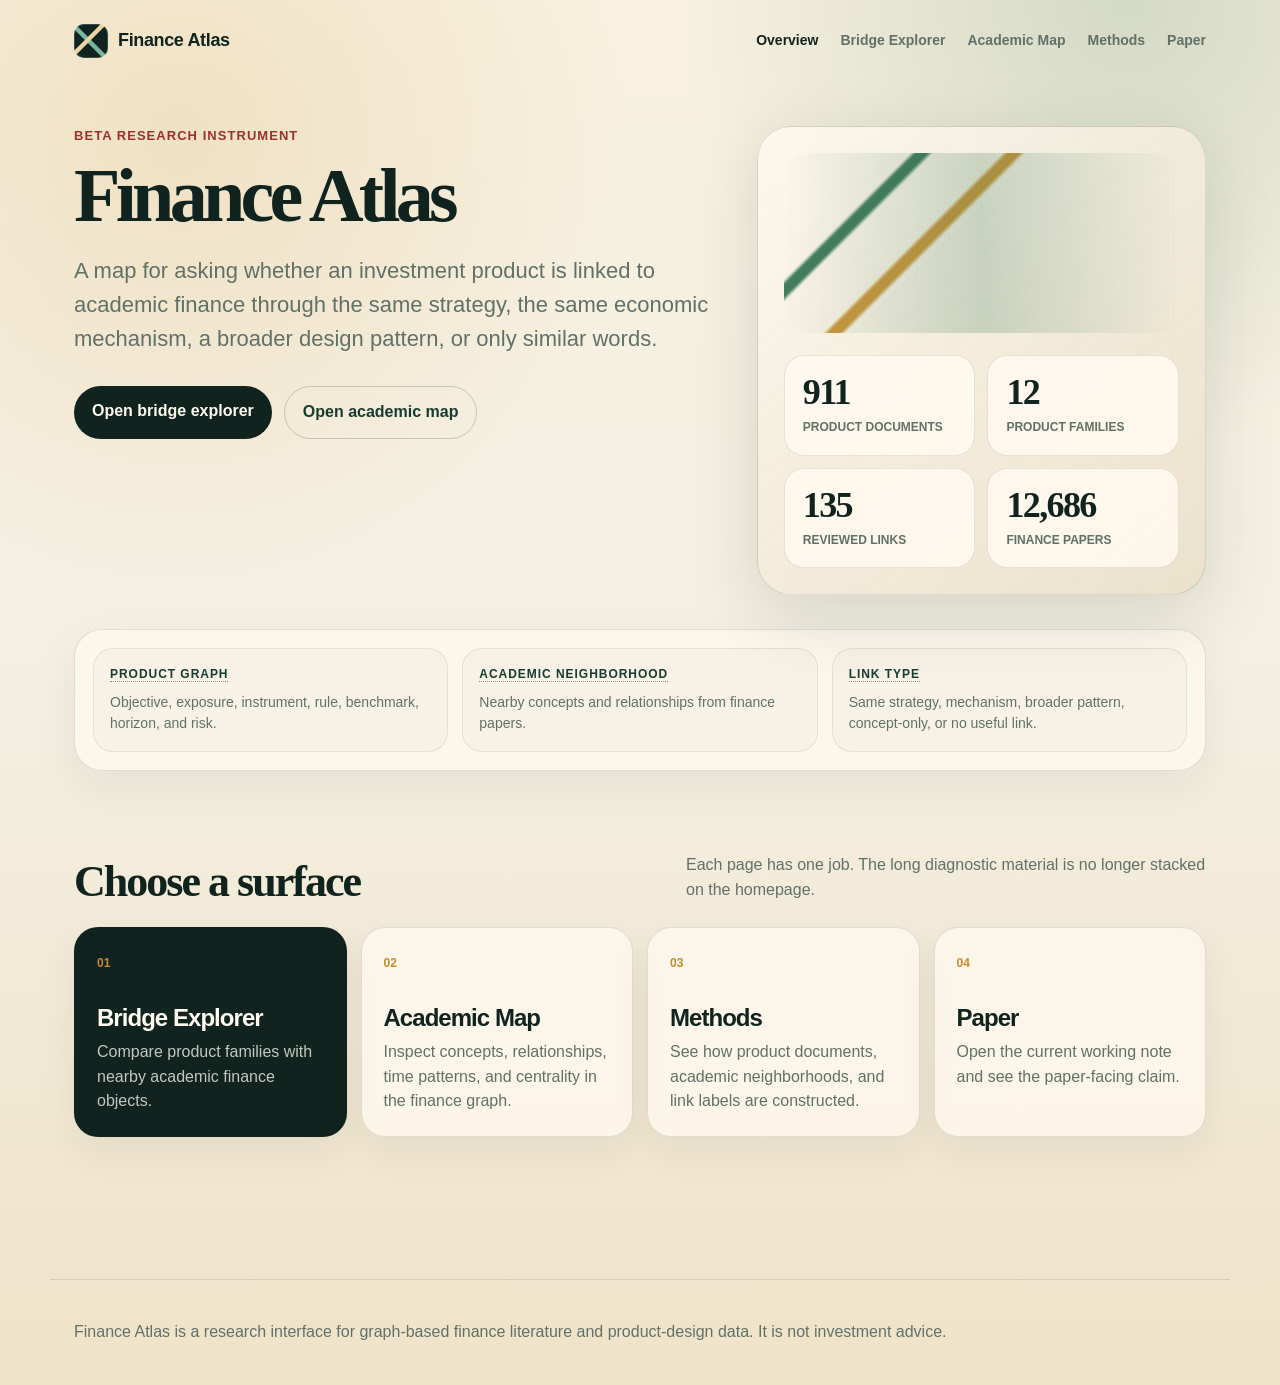
==== commit 6e68b905: "Split finance atlas into app pages" ====
--- a/index.html
+++ b/index.html
@@ -3,46 +3,41 @@
   <head>
     <meta charset="utf-8" />
     <meta name="viewport" content="width=device-width, initial-scale=1" />
-    <title>Finance Atlas — Research Instrument</title>
+    <title>Finance Atlas</title>
     <meta
       name="description"
-      content="A research instrument for mapping investment product design to academic finance graphs."
+      content="A research instrument for comparing investment product design with academic finance."
     />
     <link rel="icon" href="assets/favicon.svg" type="image/svg+xml" />
     <link rel="stylesheet" href="styles.css" />
   </head>
   <body>
     <header class="site-header">
-      <a class="brand" href="#" aria-label="Finance Atlas home">
+      <a class="brand" href="index.html" aria-label="Finance Atlas home">
         <span class="brand-mark" aria-hidden="true"></span>
         <span>Finance Atlas</span>
       </a>
       <nav class="top-nav" aria-label="Primary navigation">
-        <a href="#status">Status</a>
-        <a href="#bridge-explorer">Bridge</a>
-        <a href="#examples">Examples</a>
-        <a href="#readout">Readout</a>
-        <a href="#change">Change</a>
-        <a href="#network">Network</a>
-        <a href="#concepts">Concepts</a>
-        <a href="#methods">Methods</a>
-        <a href="#relationships">Relationships</a>
+        <a class="active" href="index.html">Overview</a>
+        <a href="bridge.html">Bridge Explorer</a>
+        <a href="academic-map.html">Academic Map</a>
+        <a href="methods.html">Methods</a>
+        <a href="paper.html">Paper</a>
       </nav>
     </header>
 
     <main>
-      <section class="hero">
+      <section class="hero compact-hero">
         <div class="hero-copy">
           <p class="draft-kicker">Beta research instrument</p>
           <h1>Finance Atlas</h1>
           <p>
-            A map for asking whether an investment product is linked to academic finance because it
-            uses the same strategy, relies on the same economic mechanism, shares a broader design
-            pattern, or only happens to use similar words.
+            A map for asking whether an investment product is linked to academic finance through the
+            same strategy, the same economic mechanism, a broader design pattern, or only similar words.
           </p>
           <div class="hero-actions">
-            <a class="button primary" href="#bridge-explorer">Open bridge explorer</a>
-            <a class="button secondary" href="#network">See academic map</a>
+            <a class="button primary" href="bridge.html">Open bridge explorer</a>
+            <a class="button secondary" href="academic-map.html">Open academic map</a>
           </div>
         </div>
         <div class="hero-panel" aria-label="Corpus snapshot">
@@ -54,412 +49,47 @@
       <section class="orientation-strip" aria-label="How to read this site">
         <article>
           <strong><span class="term" tabindex="0" data-tip="A compact map of what a prospectus says the fund is trying to do, what it holds, and how it implements the strategy.">Product graph</span></strong>
-          <p>What the fund document says the product does: objective, exposure, instrument, rule, benchmark, horizon, and risk.</p>
+          <p>Objective, exposure, instrument, rule, benchmark, horizon, and risk.</p>
         </article>
         <article>
           <strong><span class="term" tabindex="0" data-tip="The nearby papers, concepts, and relationships in the academic finance graph around a product-related idea.">Academic neighborhood</span></strong>
-          <p>The nearby concepts and relationships in the finance research graph, built from paper-level extractions.</p>
+          <p>Nearby concepts and relationships from finance papers.</p>
         </article>
         <article>
-          <strong><span class="term" tabindex="0" data-tip="Our classification of how a product and the academic literature are connected. It is not a performance score.">Bridge label</span></strong>
-          <p>The type of link between product and research: same strategy, same mechanism, broader pattern, weak concept match, or no useful link.</p>
+          <strong><span class="term" tabindex="0" data-tip="Our classification of how a product and the academic literature are connected. It is not a performance score.">Link type</span></strong>
+          <p>Same strategy, mechanism, broader pattern, concept-only, or no useful link.</p>
         </article>
       </section>
 
-      <section class="section deck-section" id="status" aria-labelledby="overview-title">
+      <section class="section">
         <div class="section-heading">
-          <h2 id="overview-title">Build status</h2>
-          <p>
-            Current site components are marked by status. The goal is to keep the research object usable
-            while making unfinished pieces easy to spot.
-          </p>
+          <h2>Choose a surface</h2>
+          <p>Each page has one job. The long diagnostic material is no longer stacked on the homepage.</p>
         </div>
-        <div class="status-strip" aria-label="Draft status legend">
-          <span class="status-pill stable">Core object</span>
-          <span class="status-pill provisional">Current pass</span>
-          <span class="status-pill todo">To add</span>
-        </div>
-        <div class="overview-grid">
-          <article class="story-card">
-            <span class="card-number">01</span>
-            <h3>Academic finance graph.</h3>
-            <p>
-              Concepts, relationships, and time patterns from the finance papers currently available
-              in the local research graph.
-            </p>
-          </article>
-          <article class="story-card">
-            <span class="card-number">02</span>
-            <h3>Product bridge.</h3>
-            <p>
-              Fund descriptions are compared with nearby academic papers to separate strategy,
-              mechanism, broader-pattern, and weak keyword links.
-            </p>
-          </article>
-          <article class="story-card">
-            <span class="card-number">03</span>
-            <h3>Current-pass numbers.</h3>
-            <p>
-              Counts, family labels, and examples reflect the latest local extraction and review pass.
-            </p>
-          </article>
-          <article class="story-card">
-            <span class="card-number">04</span>
-            <h3>Next evidence layer.</h3>
-            <p>
-              More source excerpts, closer review of noisy families, and stronger academic-paper
-              evidence are the next additions.
-            </p>
-          </article>
+        <div class="route-grid">
+          <a class="route-card primary-route" href="bridge.html">
+            <span>01</span>
+            <h3>Bridge Explorer</h3>
+            <p>Compare product families with nearby academic finance objects.</p>
+          </a>
+          <a class="route-card" href="academic-map.html">
+            <span>02</span>
+            <h3>Academic Map</h3>
+            <p>Inspect concepts, relationships, time patterns, and centrality in the finance graph.</p>
+          </a>
+          <a class="route-card" href="methods.html">
+            <span>03</span>
+            <h3>Methods</h3>
+            <p>See how product documents, academic neighborhoods, and link labels are constructed.</p>
+          </a>
+          <a class="route-card" href="paper.html">
+            <span>04</span>
+            <h3>Paper</h3>
+            <p>Open the current working note and see the paper-facing claim.</p>
+          </a>
         </div>
       </section>
-
-      <section class="section" id="bridge-explorer" aria-labelledby="bridge-explorer-title">
-        <div class="section-heading">
-          <h2 id="bridge-explorer-title">Bridge explorer</h2>
-          <p>
-            Compare groups of similar products with nearby academic finance objects. The labels show
-            whether the current link is a close strategy match, a mechanism link, a broader pattern,
-            or a noisy keyword match.
-          </p>
-        </div>
-        <div class="bridge-shell">
-          <div class="bridge-controls">
-            <div>
-              <label for="bridge-family-select">Product family</label>
-              <select id="bridge-family-select"></select>
-            </div>
-            <div>
-              <label for="bridge-type-select">Link type</label>
-              <select id="bridge-type-select">
-                <option value="all">All families</option>
-                <option value="same_strategy">Same strategy</option>
-                <option value="same_mechanism">Same mechanism</option>
-                <option value="shared_motif">Broader pattern</option>
-                <option value="weak">Concept-only / no useful link</option>
-              </select>
-            </div>
-          </div>
-          <div class="bridge-overview" id="bridge-overview"></div>
-          <div class="bridge-label-guide" id="bridge-label-guide"></div>
-          <div class="bridge-detail" id="bridge-detail"></div>
-          <div class="bridge-table-wrap">
-            <table class="bridge-table">
-              <thead>
-                <tr>
-                  <th>Product family</th>
-                  <th><span class="term" tabindex="0" data-tip="The recurring product-side relations in the prospectus graph, such as uses instrument, tracks benchmark, or targets factor.">Product graph signature</span></th>
-                  <th><span class="term" tabindex="0" data-tip="The closest academic-side concept, paper group, or research relationship retrieved from the finance graph.">Nearest academic object</span></th>
-                  <th><span class="term" tabindex="0" data-tip="Current review label for how the product family connects to academic finance.">Current link type</span></th>
-                  <th>Main caveat</th>
-                </tr>
-              </thead>
-              <tbody id="bridge-family-table-body"></tbody>
-            </table>
-          </div>
-        </div>
-      </section>
-
-      <section class="section" id="examples" aria-labelledby="examples-title">
-        <div class="section-heading">
-          <h2 id="examples-title">Worked examples</h2>
-          <p>
-            A few bridge types are easier to see case by case. These examples show why the object is a
-            structured product-to-paper link, not a keyword match.
-          </p>
-        </div>
-        <div class="example-grid" id="featured-examples"></div>
-      </section>
-
-      <section class="section" id="readout" aria-labelledby="readout-title">
-        <div class="section-heading">
-          <h2 id="readout-title">Current readout</h2>
-          <p>
-            The useful result is the link-type split. Different product families connect to academic
-            finance in different ways.
-          </p>
-        </div>
-        <div class="readout-grid" id="bridge-readout"></div>
-      </section>
-
-      <section class="section" id="typology" aria-labelledby="typology-title">
-        <div class="section-heading">
-          <h2 id="typology-title">Matched how?</h2>
-          <p>
-            The paper-facing table: product family, product design summary, closest academic object,
-            bridge type, and caveat.
-          </p>
-        </div>
-        <div class="typology-table-wrap">
-          <table class="typology-table">
-            <thead>
-              <tr>
-                <th>Product family</th>
-                <th><span class="term" tabindex="0" data-tip="Short summary of what the product descriptions repeatedly say the funds do.">Product design summary</span></th>
-                <th><span class="term" tabindex="0" data-tip="Closest research object found in the academic finance graph.">Closest academic object</span></th>
-                <th><span class="term" tabindex="0" data-tip="How the product side and research side are connected.">Bridge type</span></th>
-                <th>Main caveat</th>
-              </tr>
-            </thead>
-            <tbody id="typology-table-body"></tbody>
-          </table>
-        </div>
-      </section>
-
-      <section class="section" id="methods" aria-labelledby="methods-title">
-        <div class="section-heading">
-          <h2 id="methods-title">Method in brief</h2>
-          <p>
-            The site compares two descriptions of the same broad idea: what fund documents say the
-            product does, and what academic papers say about nearby finance concepts.
-          </p>
-        </div>
-        <div class="method-flow">
-          <article>
-            <span>01</span>
-            <h3>Product documents</h3>
-            <p>
-              Prospectus text is reduced to simple product descriptions: objective, exposure,
-              instrument, benchmark, rule, horizon, and risk.
-            </p>
-          </article>
-          <article>
-            <span>02</span>
-            <h3>Academic neighborhoods</h3>
-            <p>
-              FrontierGraph provides the academic side: finance concepts, relationships extracted from
-              papers, and nearby papers around those concepts.
-            </p>
-          </article>
-          <article>
-            <span>03</span>
-            <h3>Bridge labels</h3>
-            <p>
-              We classify whether a product group and nearby papers share a strategy, mechanism,
-              broader pattern, surface concept, or no useful link.
-            </p>
-          </article>
-          <article class="method-placeholder">
-            <span>Next</span>
-            <h3>Evidence to add</h3>
-            <p>
-              Add source-text examples, verify noisy families, and rerun bridge checks with stronger
-              evidence from product excerpts and paper abstracts.
-            </p>
-          </article>
-        </div>
-        <div class="provenance-panel" id="provenance-panel"></div>
-      </section>
-
-      <section class="section" id="data" aria-labelledby="data-title">
-        <div class="section-heading">
-          <h2 id="data-title">Data for this site</h2>
-          <p>
-            The website uses compact exported summaries. Large product-graph outputs stay in the research
-            workspace while the measurement object matures.
-          </p>
-        </div>
-        <div class="data-panel" id="data-panel"></div>
-      </section>
-
-      <section class="section" id="paper" aria-labelledby="paper-title">
-        <div class="section-heading">
-          <h2 id="paper-title">Working paper object</h2>
-          <p>
-            The paper-facing object is a measurement note on whether product graphs and academic graphs
-            can separate real bridges from loose theme matches.
-          </p>
-        </div>
-        <div class="paper-note-grid">
-          <article>
-            <strong>Current paper claim</strong>
-            <p>
-              Product-academic links differ by type. Some are same-strategy, some are
-              mechanism-level, some are broader-pattern links, and some are false keyword matches.
-            </p>
-          </article>
-          <article>
-            <strong>Current evidence</strong>
-            <p>
-              The bridge table is a design result: it shows which families look clean, mechanism-level,
-              broader-pattern, or noisy in the current pass.
-            </p>
-          </article>
-          <article class="method-placeholder">
-            <strong>Working note</strong>
-            <p>
-              The current PDF is available as a static site asset and carries the placeholder structure
-              for the next writing pass.
-            </p>
-            <a class="text-link" href="assets/finance-atlas-working-note.pdf" target="_blank" rel="noreferrer">Open working note PDF</a>
-          </article>
-        </div>
-      </section>
-
-      <section class="section" id="change" aria-labelledby="change-title">
-        <div class="section-heading">
-          <h2 id="change-title">What changed?</h2>
-          <p>
-            Academic-graph diagnostics for theme movement, persistence, and concentration over time.
-          </p>
-        </div>
-        <div class="chart-card">
-          <div class="chart-toolbar">
-            <label for="change-view-select">Diagnostic</label>
-            <select id="change-view-select">
-              <option value="rising">Rising themes</option>
-              <option value="falling">Fading themes</option>
-              <option value="new_arrivals">New arrivals</option>
-              <option value="persistent">Persistent themes</option>
-              <option value="spiky">Spike-like attention</option>
-            </select>
-          </div>
-          <div id="change-copy" class="diagnostic-copy"></div>
-          <div id="change-list" class="diagnostic-list"></div>
-        </div>
-      </section>
-
-      <section class="section" id="network" aria-labelledby="network-title">
-        <div class="section-heading">
-          <h2 id="network-title">What connects the field?</h2>
-          <p>Within-finance graph diagnostics: central concepts, bridge concepts, and cross-field links.</p>
-        </div>
-        <div class="chart-card">
-          <div class="chart-toolbar">
-            <label for="network-view-select">Network view</label>
-            <select id="network-view-select">
-              <option value="central">Central concepts</option>
-              <option value="centrality_change">Became central</option>
-              <option value="centrality_fall">Lost centrality</option>
-              <option value="trajectories">Centrality paths</option>
-              <option value="communities">Communities</option>
-              <option value="bridges">Bridge concepts</option>
-              <option value="field_bridges">Cross-field links</option>
-              <option value="decade">Central concepts by decade</option>
-              <option value="global_core">Central in economics too</option>
-              <option value="local_specialists">Finance-local specialists</option>
-              <option value="credibility_audit">Map credibility audit</option>
-            </select>
-            <select id="network-decade-select" class="compact-select" aria-label="Choose decade">
-              <option value="2020">2020s</option>
-              <option value="2010">2010s</option>
-              <option value="2000">2000s</option>
-              <option value="1990">1990s</option>
-              <option value="1980">1980s</option>
-              <option value="1970">1970s</option>
-            </select>
-          </div>
-          <div id="network-copy" class="diagnostic-copy"></div>
-          <div id="network-list" class="diagnostic-list"></div>
-        </div>
-      </section>
-
-      <section class="section" id="time" aria-labelledby="time-title">
-        <div class="section-heading">
-          <h2 id="time-title">Trend check</h2>
-          <p>A compact chart for paper volume, field coverage, and broad theme-slice shares.</p>
-        </div>
-        <div class="chart-card">
-          <div class="chart-toolbar">
-            <label for="time-view-select">Series</label>
-            <select id="time-view-select">
-              <option value="volume">Papers per year</option>
-              <option value="fields">Field coverage by decade</option>
-              <option value="slices">Theme-slice share by year</option>
-            </select>
-          </div>
-          <div id="time-chart" class="time-chart" role="img" aria-label="Time series chart"></div>
-          <div id="time-legend" class="time-legend"></div>
-        </div>
-      </section>
-
-      <section class="section explorer" id="concepts" aria-labelledby="concepts-title">
-        <div class="section-heading">
-          <h2 id="concepts-title">Concept explorer</h2>
-          <p>Search the mapped ontology concepts and inspect their coverage by decade.</p>
-        </div>
-
-        <div class="toolbar">
-          <label class="search-label" for="concept-search">Search concepts</label>
-          <input id="concept-search" type="search" placeholder="Try volatility, sentiment, liquidity..." />
-          <div class="chip-row" role="group" aria-label="Concept filters">
-            <button class="chip active" data-field="all">All</button>
-            <button class="chip" data-field="finance">Finance</button>
-            <button class="chip" data-field="macro">Macro</button>
-            <button class="chip" data-field="micro">Micro</button>
-            <button class="chip" data-field="methods">Methods</button>
-          </div>
-        </div>
-
-        <div class="split-view">
-          <div class="list-panel">
-            <div class="panel-title-row">
-              <h3>Mapped concepts</h3>
-              <span id="concept-count"></span>
-            </div>
-            <div class="concept-list" id="concept-list"></div>
-          </div>
-          <div class="detail-panel" id="concept-detail"></div>
-        </div>
-      </section>
-
-      <section class="section" aria-labelledby="rising-title">
-        <div class="section-heading">
-          <h2 id="rising-title">Rising themes</h2>
-          <p>Concepts whose paper share has increased most in the 2020s relative to the 2000s.</p>
-        </div>
-        <div class="bar-list" id="rising-list"></div>
-      </section>
-
-      <section class="section" id="relationships" aria-labelledby="relationships-title">
-        <div class="section-heading">
-          <h2 id="relationships-title">Recurring relationships</h2>
-          <p>Common concept-to-concept edge pairs in the materialized finance graph.</p>
-        </div>
-        <div class="chart-toolbar relationship-toolbar">
-          <label for="edge-role-select">Role</label>
-          <select id="edge-role-select">
-            <option value="all">All roles</option>
-          </select>
-        </div>
-        <div class="edge-table-wrap">
-          <table class="edge-table">
-            <thead>
-              <tr>
-                <th>Relationship</th>
-                <th>Papers</th>
-                <th>Role</th>
-                <th>Example claim</th>
-              </tr>
-            </thead>
-            <tbody id="edge-table-body"></tbody>
-          </table>
-        </div>
-      </section>
-
-      <section class="section" id="papers" aria-labelledby="papers-title">
-        <div class="section-heading">
-          <h2 id="papers-title">Sample papers</h2>
-          <p>A small rotating sample from the materialized workspace, useful for checking what the map is built from.</p>
-        </div>
-        <div class="paper-grid" id="paper-grid"></div>
-      </section>
     </main>
-
-    <div class="family-modal" id="family-modal" hidden>
-      <div class="family-modal-backdrop" data-close-family-modal></div>
-      <section
-        class="family-modal-panel"
-        role="dialog"
-        aria-modal="true"
-        aria-labelledby="family-modal-title"
-      >
-        <button class="modal-close" type="button" data-close-family-modal aria-label="Close family detail">
-          Close
-        </button>
-        <div id="family-modal-content"></div>
-      </section>
-    </div>
 
     <footer class="site-footer">
       <p>
--- a/styles.css
+++ b/styles.css
@@ -86,6 +86,10 @@
 }
 
 .top-nav a:hover {
+  color: var(--ink);
+}
+
+.top-nav a.active {
   color: var(--ink);
 }
 
@@ -140,6 +144,30 @@
   padding: 58px 0 46px;
 }
 
+.compact-hero {
+  padding-bottom: 34px;
+}
+
+.page-hero {
+  border-bottom: 1px solid rgba(16, 35, 31, 0.12);
+  padding: 58px 0 34px;
+}
+
+.page-hero h1 {
+  font-family: "Iowan Old Style", "Palatino Linotype", Georgia, serif;
+  font-size: clamp(38px, 5.2vw, 64px);
+  letter-spacing: -0.055em;
+  line-height: 0.95;
+  margin: 0;
+}
+
+.page-hero p:not(.draft-kicker) {
+  color: var(--muted);
+  font-size: clamp(17px, 1.8vw, 21px);
+  margin: 18px 0 0;
+  max-width: 760px;
+}
+
 .hero-copy h1 {
   font-family: "Iowan Old Style", "Palatino Linotype", Georgia, serif;
   font-size: clamp(40px, 6.2vw, 76px);
@@ -308,6 +336,55 @@
   grid-template-columns: repeat(3, minmax(0, 1fr));
 }
 
+.route-grid {
+  display: grid;
+  gap: 14px;
+  grid-template-columns: repeat(4, minmax(0, 1fr));
+}
+
+.route-card {
+  background: rgba(255, 250, 240, 0.74);
+  border: 1px solid rgba(16, 35, 31, 0.12);
+  border-radius: 24px;
+  box-shadow: 0 14px 38px rgba(16, 35, 31, 0.06);
+  min-height: 190px;
+  padding: 22px;
+  transition: transform 160ms ease, border-color 160ms ease, background 160ms ease;
+}
+
+.route-card:hover {
+  background: rgba(255, 250, 240, 0.92);
+  border-color: rgba(47, 111, 78, 0.28);
+  transform: translateY(-2px);
+}
+
+.route-card span {
+  color: var(--gold);
+  font-size: 12px;
+  font-weight: 900;
+}
+
+.route-card h3 {
+  font-size: 24px;
+  letter-spacing: -0.04em;
+  line-height: 1.05;
+  margin: 30px 0 10px;
+}
+
+.route-card p {
+  color: var(--muted);
+  margin: 0;
+}
+
+.primary-route {
+  background: var(--ink);
+  color: var(--cream);
+}
+
+.primary-route p {
+  color: rgba(255, 250, 240, 0.76);
+}
+
 .status-strip {
   display: flex;
   flex-wrap: wrap;
@@ -372,6 +449,37 @@
   display: grid;
   gap: 18px;
   padding: 18px;
+}
+
+.bridge-tab-grid {
+  display: grid;
+  gap: 12px;
+}
+
+.bridge-tab-grid details {
+  background: rgba(255, 250, 240, 0.66);
+  border: 1px solid rgba(16, 35, 31, 0.1);
+  border-radius: 20px;
+  overflow: hidden;
+}
+
+.bridge-tab-grid summary {
+  color: var(--green-dark);
+  cursor: pointer;
+  font-size: 12px;
+  font-weight: 900;
+  letter-spacing: 0.08em;
+  list-style: none;
+  padding: 14px 18px;
+  text-transform: uppercase;
+}
+
+.bridge-tab-grid summary::-webkit-details-marker {
+  display: none;
+}
+
+.bridge-tab-grid details > :not(summary) {
+  margin: 0 14px 14px;
 }
 
 .bridge-controls {
@@ -1875,6 +1983,7 @@
 
 @media (max-width: 920px) {
   .hero,
+  .route-grid,
   .orientation-strip,
   .split-view,
   .toolbar,
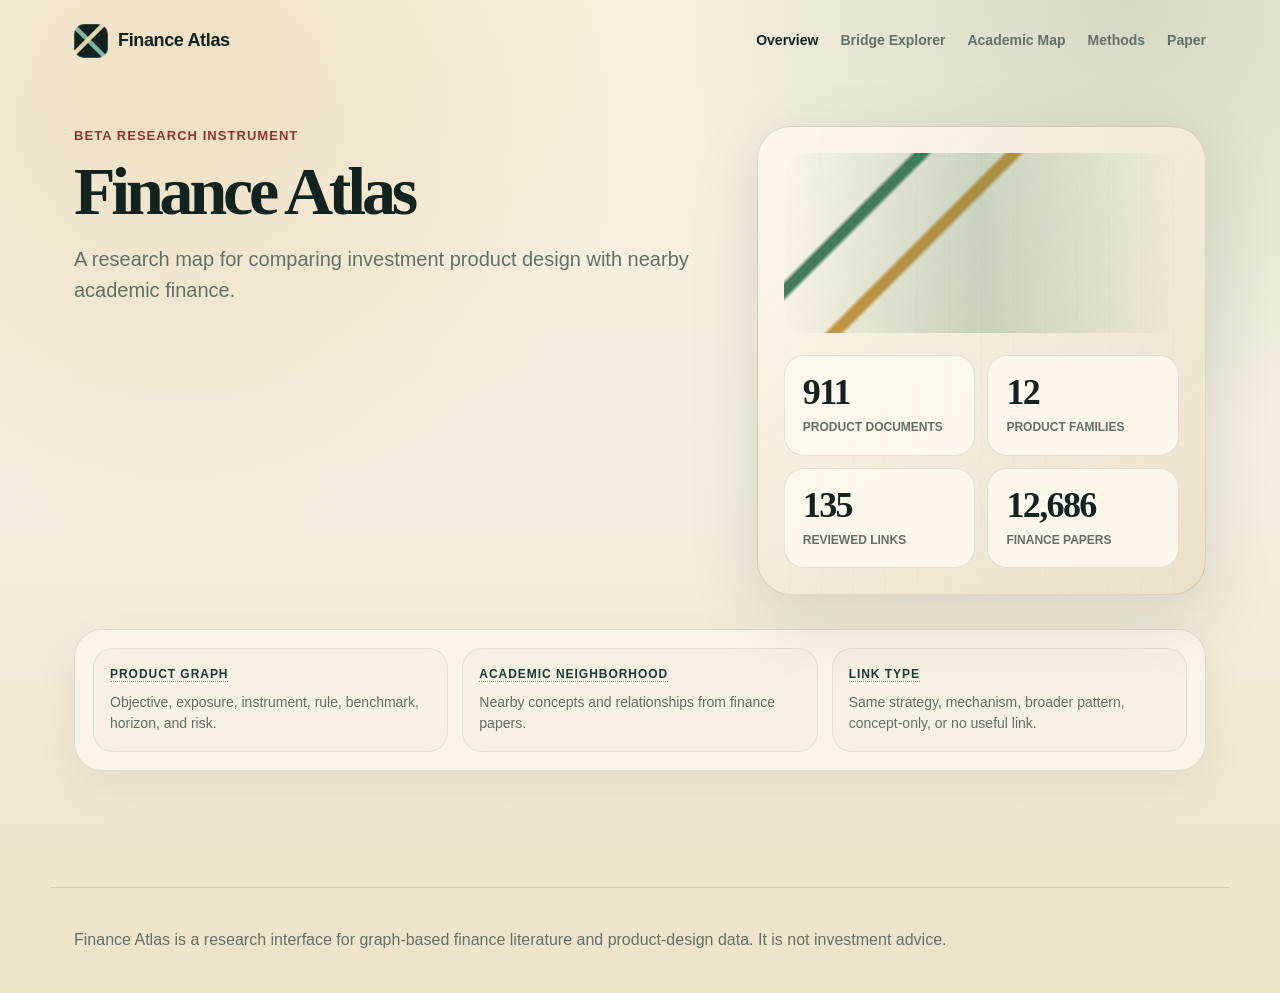
==== commit 55671588: "Restrain homepage navigation" ====
--- a/index.html
+++ b/index.html
@@ -32,13 +32,8 @@
           <p class="draft-kicker">Beta research instrument</p>
           <h1>Finance Atlas</h1>
           <p>
-            A map for asking whether an investment product is linked to academic finance through the
-            same strategy, the same economic mechanism, a broader design pattern, or only similar words.
+            A research map for comparing investment product design with nearby academic finance.
           </p>
-          <div class="hero-actions">
-            <a class="button primary" href="bridge.html">Open bridge explorer</a>
-            <a class="button secondary" href="academic-map.html">Open academic map</a>
-          </div>
         </div>
         <div class="hero-panel" aria-label="Corpus snapshot">
           <div class="signal-line"></div>
@@ -60,35 +55,6 @@
           <p>Same strategy, mechanism, broader pattern, concept-only, or no useful link.</p>
         </article>
       </section>
-
-      <section class="section">
-        <div class="section-heading">
-          <h2>Choose a surface</h2>
-          <p>Each page has one job. The long diagnostic material is no longer stacked on the homepage.</p>
-        </div>
-        <div class="route-grid">
-          <a class="route-card primary-route" href="bridge.html">
-            <span>01</span>
-            <h3>Bridge Explorer</h3>
-            <p>Compare product families with nearby academic finance objects.</p>
-          </a>
-          <a class="route-card" href="academic-map.html">
-            <span>02</span>
-            <h3>Academic Map</h3>
-            <p>Inspect concepts, relationships, time patterns, and centrality in the finance graph.</p>
-          </a>
-          <a class="route-card" href="methods.html">
-            <span>03</span>
-            <h3>Methods</h3>
-            <p>See how product documents, academic neighborhoods, and link labels are constructed.</p>
-          </a>
-          <a class="route-card" href="paper.html">
-            <span>04</span>
-            <h3>Paper</h3>
-            <p>Open the current working note and see the paper-facing claim.</p>
-          </a>
-        </div>
-      </section>
     </main>
 
     <footer class="site-footer">
--- a/styles.css
+++ b/styles.css
@@ -170,7 +170,7 @@
 
 .hero-copy h1 {
   font-family: "Iowan Old Style", "Palatino Linotype", Georgia, serif;
-  font-size: clamp(40px, 6.2vw, 76px);
+  font-size: clamp(38px, 5.4vw, 68px);
   font-weight: 700;
   letter-spacing: -0.062em;
   line-height: 0.94;
@@ -189,7 +189,7 @@
 
 .hero-copy p {
   color: var(--muted);
-  font-size: clamp(18px, 2vw, 22px);
+  font-size: clamp(17px, 1.7vw, 20px);
   max-width: 720px;
 }
 
@@ -912,6 +912,169 @@
   display: grid;
   gap: 14px;
   grid-template-columns: repeat(4, minmax(0, 1fr));
+}
+
+.methods-schematic {
+  display: grid;
+  gap: 16px;
+  grid-template-columns: repeat(3, minmax(0, 1fr));
+  margin-bottom: 18px;
+}
+
+.methods-panel {
+  background:
+    linear-gradient(145deg, rgba(255, 250, 240, 0.86), rgba(231, 220, 195, 0.5)),
+    repeating-linear-gradient(90deg, transparent 0 24px, rgba(16, 35, 31, 0.025) 25px 26px);
+  border: 1px solid rgba(16, 35, 31, 0.13);
+  border-radius: 28px;
+  box-shadow: 0 16px 45px rgba(16, 35, 31, 0.07);
+  min-height: 210px;
+  padding: 20px;
+}
+
+.methods-panel-wide {
+  grid-column: 1 / -1;
+  min-height: 150px;
+}
+
+.methods-panel-head {
+  align-items: baseline;
+  display: flex;
+  gap: 10px;
+  justify-content: space-between;
+  margin-bottom: 16px;
+}
+
+.methods-panel-head span {
+  color: var(--gold);
+  font-size: 12px;
+  font-weight: 900;
+  letter-spacing: 0.08em;
+  text-transform: uppercase;
+}
+
+.methods-panel-head h3 {
+  font-family: "Iowan Old Style", "Palatino Linotype", Georgia, serif;
+  font-size: 24px;
+  letter-spacing: -0.04em;
+  line-height: 1;
+  margin: 0;
+}
+
+.flow-ribbon,
+.mini-example-flow {
+  align-items: center;
+  display: flex;
+  gap: 10px;
+}
+
+.flow-ribbon-wide {
+  flex-wrap: wrap;
+}
+
+.flow-node,
+.anatomy-cloud button,
+.link-fan button,
+.mini-example-flow button {
+  background: rgba(255, 250, 240, 0.78);
+  border: 1px solid rgba(16, 35, 31, 0.16);
+  border-radius: 999px;
+  color: var(--green-dark);
+  cursor: help;
+  font-size: 13px;
+  font-weight: 850;
+  line-height: 1.12;
+  min-height: 46px;
+  padding: 10px 14px;
+  position: relative;
+}
+
+.flow-node.strong,
+.mini-example-flow button.strong {
+  background: rgba(231, 220, 195, 0.82);
+  border-color: rgba(16, 35, 31, 0.22);
+  color: var(--ink);
+}
+
+.flow-arrow {
+  color: var(--gold);
+  font-size: 11px;
+  font-weight: 900;
+  letter-spacing: 0.08em;
+  text-transform: uppercase;
+}
+
+.flow-join {
+  background: rgba(16, 35, 31, 0.18);
+  border-radius: 999px;
+  display: inline-block;
+  height: 1px;
+  min-width: 24px;
+}
+
+.anatomy-cloud,
+.link-fan {
+  display: flex;
+  flex-wrap: wrap;
+  gap: 9px;
+}
+
+.link-fan button {
+  width: calc(50% - 5px);
+}
+
+.link-fan button:first-child,
+.link-fan button:last-child {
+  width: 100%;
+}
+
+.mini-example-flow {
+  align-items: stretch;
+  flex-wrap: wrap;
+}
+
+.mini-example-flow span {
+  align-self: center;
+  color: var(--gold);
+  font-weight: 900;
+}
+
+.flow-node::after,
+.anatomy-cloud button::after,
+.link-fan button::after,
+.mini-example-flow button::after {
+  background: #10231f;
+  border: 1px solid rgba(255, 250, 240, 0.18);
+  border-radius: 12px;
+  box-shadow: 0 14px 35px rgba(16, 35, 31, 0.22);
+  color: var(--cream);
+  content: attr(data-tip);
+  font-size: 12px;
+  font-weight: 650;
+  left: 0;
+  line-height: 1.35;
+  opacity: 0;
+  padding: 10px 12px;
+  pointer-events: none;
+  position: absolute;
+  text-align: left;
+  top: calc(100% + 8px);
+  transform: translateY(-3px);
+  transition: opacity 140ms ease, transform 140ms ease;
+  width: min(300px, 76vw);
+  z-index: 30;
+}
+
+.flow-node:hover::after,
+.flow-node:focus::after,
+.anatomy-cloud button:hover::after,
+.anatomy-cloud button:focus::after,
+.link-fan button:hover::after,
+.link-fan button:focus::after,
+.mini-example-flow button:hover::after,
+.mini-example-flow button:focus::after {
+  opacity: 1;
+  transform: translateY(0);
 }
 
 .paper-note-grid {
@@ -1993,6 +2156,7 @@
   .bridge-label-guide,
   .bridge-detail,
   .example-grid,
+  .methods-schematic,
   .method-flow,
   .paper-note-grid,
   .provenance-panel,
@@ -2001,6 +2165,33 @@
   .audit-columns,
   .paper-grid {
     grid-template-columns: 1fr;
+  }
+
+  .methods-panel-wide {
+    grid-column: auto;
+  }
+
+  .flow-ribbon,
+  .mini-example-flow {
+    align-items: flex-start;
+    flex-direction: column;
+  }
+
+  .flow-arrow,
+  .flow-join,
+  .mini-example-flow span {
+    display: none;
+  }
+
+  .flow-node,
+  .mini-example-flow button {
+    width: 100%;
+  }
+
+  .link-fan button,
+  .link-fan button:first-child,
+  .link-fan button:last-child {
+    width: 100%;
   }
 
   .section-heading {
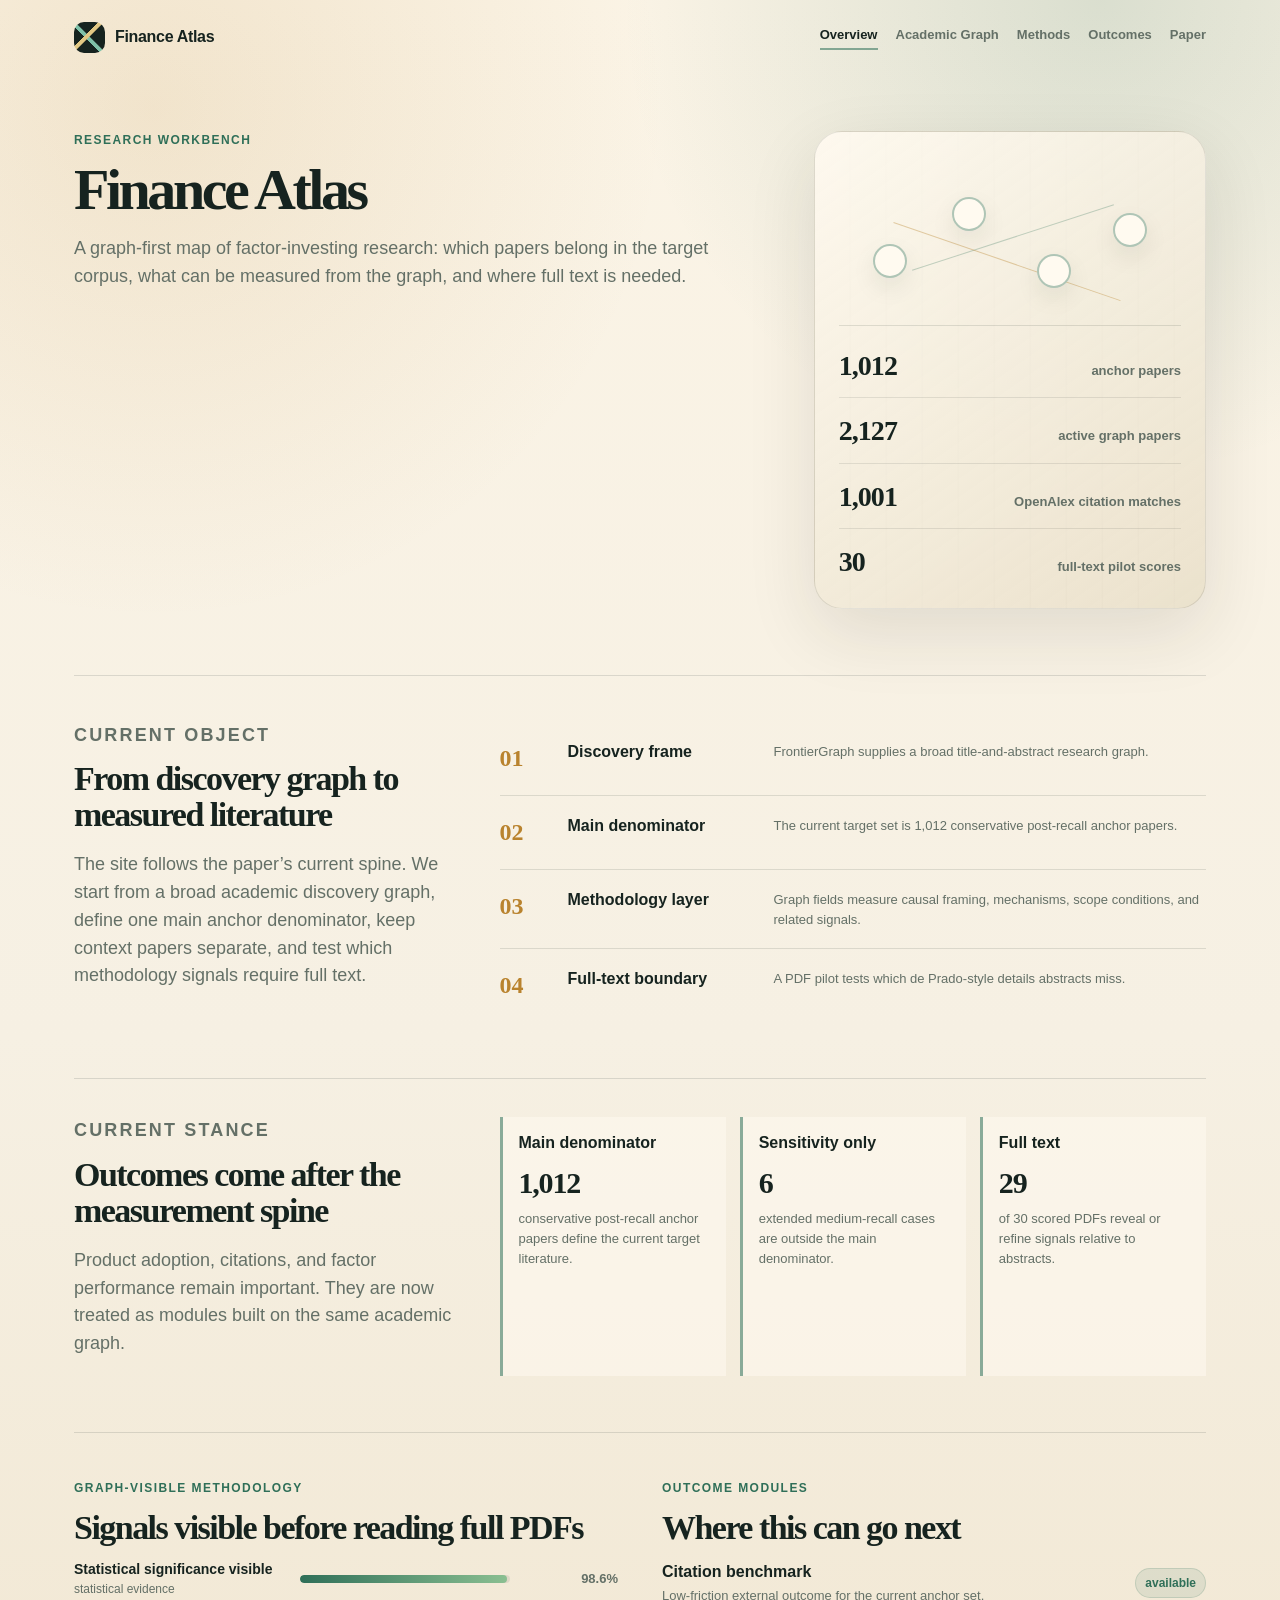
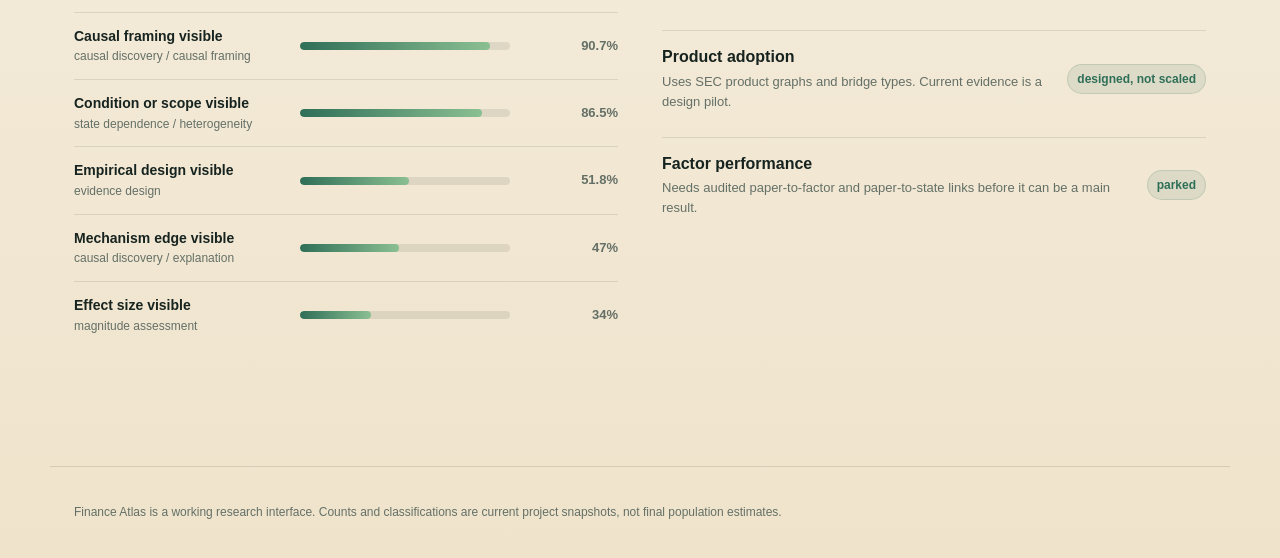
==== commit 2ee5de0f: "Refresh site around academic graph measurement" ====
--- a/index.html
+++ b/index.html
@@ -6,12 +6,12 @@
     <title>Finance Atlas</title>
     <meta
       name="description"
-      content="A research instrument for comparing investment product design with academic finance."
+      content="A graph-first research map for factor-investing papers, methodology signals, and downstream finance outcomes."
     />
     <link rel="icon" href="assets/favicon.svg" type="image/svg+xml" />
     <link rel="stylesheet" href="styles.css" />
   </head>
-  <body>
+  <body data-page="home">
     <header class="site-header">
       <a class="brand" href="index.html" aria-label="Finance Atlas home">
         <span class="brand-mark" aria-hidden="true"></span>
@@ -19,49 +19,72 @@
       </a>
       <nav class="top-nav" aria-label="Primary navigation">
         <a class="active" href="index.html">Overview</a>
-        <a href="bridge.html">Bridge Explorer</a>
-        <a href="academic-map.html">Academic Map</a>
+        <a href="academic-map.html">Academic Graph</a>
         <a href="methods.html">Methods</a>
+        <a href="bridge.html">Outcomes</a>
         <a href="paper.html">Paper</a>
       </nav>
     </header>
 
     <main>
-      <section class="hero compact-hero">
+      <section class="hero">
         <div class="hero-copy">
-          <p class="draft-kicker">Beta research instrument</p>
+          <p class="eyebrow">Research workbench</p>
           <h1>Finance Atlas</h1>
           <p>
-            A research map for comparing investment product design with nearby academic finance.
+            A graph-first map of factor-investing research: which papers belong in the
+            target corpus, what can be measured from the graph, and where full text is needed.
           </p>
         </div>
-        <div class="hero-panel" aria-label="Corpus snapshot">
-          <div class="signal-line"></div>
-          <div class="metric-grid" id="metric-grid"></div>
-        </div>
+        <aside class="hero-aside" aria-label="Current snapshot">
+          <div class="constellation" aria-hidden="true">
+            <span></span><span></span><span></span><span></span>
+          </div>
+          <div class="metric-stack" data-home-metrics></div>
+        </aside>
       </section>
 
-      <section class="orientation-strip" aria-label="How to read this site">
+      <section class="section-grid">
+        <div class="section-copy">
+          <p class="eyebrow">Current object</p>
+          <h2>From discovery graph to measured literature</h2>
+          <p>
+            The site follows the paper’s current spine. We start from a broad academic
+            discovery graph, define one main anchor denominator, keep context papers separate,
+            and test which methodology signals require full text.
+          </p>
+        </div>
+        <ol class="workflow-list" data-home-workflow></ol>
+      </section>
+
+      <section class="section-grid compact">
+        <div class="section-copy">
+          <p class="eyebrow">Current stance</p>
+          <h2>Outcomes come after the measurement spine</h2>
+          <p>
+            Product adoption, citations, and factor performance remain important. They are
+            now treated as modules built on the same academic graph.
+          </p>
+        </div>
+        <div class="findings" data-home-findings></div>
+      </section>
+
+      <section class="two-column">
         <article>
-          <strong><span class="term" tabindex="0" data-tip="A compact map of what a prospectus says the fund is trying to do, what it holds, and how it implements the strategy.">Product graph</span></strong>
-          <p>Objective, exposure, instrument, rule, benchmark, horizon, and risk.</p>
+          <p class="eyebrow">Graph-visible methodology</p>
+          <h2>Signals visible before reading full PDFs</h2>
+          <div data-methodology-mini></div>
         </article>
         <article>
-          <strong><span class="term" tabindex="0" data-tip="The nearby papers, concepts, and relationships in the academic finance graph around a product-related idea.">Academic neighborhood</span></strong>
-          <p>Nearby concepts and relationships from finance papers.</p>
-        </article>
-        <article>
-          <strong><span class="term" tabindex="0" data-tip="Our classification of how a product and the academic literature are connected. It is not a performance score.">Link type</span></strong>
-          <p>Same strategy, mechanism, broader pattern, concept-only, or no useful link.</p>
+          <p class="eyebrow">Outcome modules</p>
+          <h2>Where this can go next</h2>
+          <div class="module-list" data-outcome-modules></div>
         </article>
       </section>
     </main>
 
     <footer class="site-footer">
-      <p>
-        Finance Atlas is a research interface for graph-based finance literature and product-design data.
-        It is not investment advice.
-      </p>
+      <p>Finance Atlas is a working research interface. Counts and classifications are current project snapshots, not final population estimates.</p>
     </footer>
 
     <script src="app.js" type="module"></script>
--- a/styles.css
+++ b/styles.css
@@ -1,32 +1,27 @@
 :root {
   color-scheme: light;
-  --ink: #10231f;
-  --muted: #617168;
-  --paper: #f4efe2;
-  --paper-deep: #e7dcc3;
-  --line: #d7cbae;
-  --green: #2f6f4e;
-  --green-dark: #173c31;
-  --blue: #4e668f;
-  --gold: #c58d2d;
-  --cream: #fffaf0;
-  --shadow: 0 22px 70px rgba(16, 35, 31, 0.13);
+  --ink: #16231f;
+  --muted: #647067;
+  --paper: #f6f0e3;
+  --panel: #fffaf0;
+  --line: #d8cab0;
+  --accent: #2f6f58;
+  --accent-soft: #d8eadf;
+  --gold: #b9832e;
+  --red: #a4453a;
+  --shadow: 0 24px 70px rgba(33, 39, 31, 0.11);
 }
 
 * {
   box-sizing: border-box;
-}
-
-html {
-  scroll-behavior: smooth;
 }
 
 body {
   margin: 0;
   background:
-    radial-gradient(circle at 14% 10%, rgba(197, 141, 45, 0.16), transparent 28rem),
-    radial-gradient(circle at 88% 0%, rgba(47, 111, 78, 0.18), transparent 28rem),
-    linear-gradient(180deg, #f8f1df 0%, #f4efe2 48%, #efe3c8 100%);
+    radial-gradient(circle at 12% 5%, rgba(184, 131, 46, 0.14), transparent 32rem),
+    radial-gradient(circle at 86% 0%, rgba(47, 111, 88, 0.16), transparent 30rem),
+    linear-gradient(180deg, #fbf4e6 0%, var(--paper) 48%, #efe3cb 100%);
   color: var(--ink);
   font-family: "Avenir Next", "Gill Sans", "Trebuchet MS", sans-serif;
   line-height: 1.55;
@@ -37,91 +32,493 @@
   text-decoration: none;
 }
 
-button,
-input {
-  font: inherit;
-}
-
-body.modal-open {
-  overflow: hidden;
-}
-
 .site-header {
   align-items: center;
   display: flex;
+  gap: 24px;
   justify-content: space-between;
   margin: 0 auto;
   max-width: 1180px;
-  padding: 24px 24px 10px;
+  padding: 22px 24px 8px;
 }
 
 .brand {
   align-items: center;
   display: inline-flex;
-  font-size: 18px;
-  font-weight: 800;
   gap: 10px;
+  font-weight: 850;
   letter-spacing: -0.02em;
 }
 
 .brand-mark {
   background:
-    linear-gradient(135deg, transparent 39%, #e6d4a3 40% 48%, transparent 49%),
-    linear-gradient(45deg, transparent 42%, #77b7a0 43% 51%, transparent 52%),
-    #10231f;
+    linear-gradient(135deg, transparent 39%, #e2c884 40% 48%, transparent 49%),
+    linear-gradient(45deg, transparent 42%, #7fc1a8 43% 51%, transparent 52%),
+    var(--ink);
   border-radius: 10px;
-  box-shadow: inset 0 0 0 1px rgba(255, 250, 240, 0.18);
   display: inline-block;
-  height: 34px;
-  width: 34px;
+  height: 31px;
+  width: 31px;
 }
 
 .top-nav {
   align-items: center;
+  color: var(--muted);
   display: flex;
-  gap: 22px;
-  color: var(--muted);
+  flex-wrap: wrap;
+  gap: 18px;
+  font-size: 13px;
+  font-weight: 760;
+}
+
+.top-nav a {
+  border-bottom: 2px solid transparent;
+  padding-bottom: 3px;
+}
+
+.top-nav a.active,
+.top-nav a:hover {
+  border-color: rgba(47, 111, 88, 0.55);
+  color: var(--ink);
+}
+
+main {
+  margin: 0 auto;
+  max-width: 1180px;
+  padding: 0 24px 72px;
+}
+
+.hero {
+  align-items: stretch;
+  display: grid;
+  gap: 44px;
+  grid-template-columns: minmax(0, 1.1fr) minmax(330px, 0.62fr);
+  padding: 70px 0 56px;
+}
+
+.hero-copy h1,
+.page-hero h1 {
+  font-family: "Iowan Old Style", "Palatino Linotype", Georgia, serif;
+  font-size: clamp(38px, 5vw, 58px);
+  letter-spacing: -0.06em;
+  line-height: 0.96;
+  margin: 0;
+}
+
+.hero-copy p:not(.eyebrow),
+.page-hero p:not(.eyebrow),
+.section-copy p,
+.panel-section > p {
+  color: var(--muted);
+  font-size: 18px;
+  max-width: 760px;
+}
+
+.eyebrow {
+  color: var(--accent);
+  font-size: 12px;
+  font-weight: 900;
+  letter-spacing: 0.12em;
+  margin: 0 0 12px;
+  text-transform: uppercase;
+}
+
+.hero-aside {
+  background:
+    linear-gradient(145deg, rgba(255, 250, 240, 0.9), rgba(230, 220, 196, 0.74)),
+    repeating-linear-gradient(90deg, transparent 0 34px, rgba(22, 35, 31, 0.045) 35px 36px);
+  border: 1px solid rgba(22, 35, 31, 0.11);
+  border-radius: 28px;
+  box-shadow: var(--shadow);
+  padding: 24px;
+}
+
+.constellation {
+  border-bottom: 1px solid rgba(22, 35, 31, 0.12);
+  height: 170px;
+  margin-bottom: 18px;
+  position: relative;
+}
+
+.constellation::before,
+.constellation::after {
+  background: rgba(47, 111, 88, 0.28);
+  content: "";
+  height: 1px;
+  left: 20%;
+  position: absolute;
+  top: 48%;
+  transform: rotate(-18deg);
+  width: 62%;
+}
+
+.constellation::after {
+  background: rgba(185, 131, 46, 0.38);
+  left: 14%;
+  top: 62%;
+  transform: rotate(19deg);
+  width: 70%;
+}
+
+.constellation span {
+  background: var(--panel);
+  border: 2px solid rgba(47, 111, 88, 0.38);
+  border-radius: 999px;
+  box-shadow: 0 10px 24px rgba(22, 35, 31, 0.08);
+  height: 34px;
+  position: absolute;
+  width: 34px;
+  z-index: 1;
+}
+
+.constellation span:nth-child(1) { left: 10%; top: 52%; }
+.constellation span:nth-child(2) { left: 33%; top: 24%; }
+.constellation span:nth-child(3) { left: 58%; top: 58%; }
+.constellation span:nth-child(4) { left: 80%; top: 34%; }
+
+.metric-stack {
+  display: grid;
+  gap: 10px;
+}
+
+.metric-line {
+  align-items: baseline;
+  border-top: 1px solid rgba(22, 35, 31, 0.1);
+  display: flex;
+  gap: 18px;
+  justify-content: space-between;
+  padding: 11px 0 0;
+}
+
+.metric-line:first-child {
+  border-top: 0;
+  padding-top: 0;
+}
+
+.metric-line b {
+  font-family: "Iowan Old Style", "Palatino Linotype", Georgia, serif;
+  font-size: 28px;
+  letter-spacing: -0.035em;
+  white-space: nowrap;
+}
+
+.metric-line span {
+  color: var(--muted);
+  font-size: 13px;
+  font-weight: 760;
+  text-align: right;
+}
+
+.page-hero {
+  border-bottom: 1px solid rgba(22, 35, 31, 0.13);
+  padding: 46px 0 30px;
+}
+
+.page-hero.narrow {
+  max-width: 790px;
+}
+
+.section-grid,
+.two-column,
+.panel-section {
+  border-top: 1px solid rgba(22, 35, 31, 0.13);
+  display: grid;
+  gap: 44px;
+  margin-top: 10px;
+  padding: 46px 0;
+}
+
+.section-grid {
+  grid-template-columns: minmax(260px, 0.54fr) minmax(0, 1fr);
+}
+
+.section-grid.compact {
+  padding-top: 38px;
+}
+
+.two-column {
+  grid-template-columns: repeat(2, minmax(0, 1fr));
+}
+
+.two-column.wide-left {
+  grid-template-columns: minmax(0, 1.25fr) minmax(280px, 0.75fr);
+}
+
+.panel-section {
+  display: block;
+}
+
+.section-copy {
+  max-width: 420px;
+}
+
+h2 {
+  font-family: "Iowan Old Style", "Palatino Linotype", Georgia, serif;
+  font-size: clamp(24px, 2.8vw, 34px);
+  letter-spacing: -0.045em;
+  line-height: 1.05;
+  margin: 0;
+}
+
+.workflow-list {
+  counter-reset: step;
+  display: grid;
+  gap: 0;
+  list-style: none;
+  margin: 0;
+  padding: 0;
+}
+
+.workflow-list li {
+  border-top: 1px solid rgba(22, 35, 31, 0.12);
+  display: grid;
+  gap: 16px;
+  grid-template-columns: 52px 190px minmax(0, 1fr);
+  padding: 18px 0;
+}
+
+.workflow-list li:first-child {
+  border-top: 0;
+}
+
+.workflow-list span,
+.method-flow span {
+  color: var(--gold);
+  font-family: "Iowan Old Style", "Palatino Linotype", Georgia, serif;
+  font-size: 24px;
+  font-weight: 800;
+}
+
+.workflow-list strong,
+.module-row strong,
+.finding span {
+  font-weight: 850;
+}
+
+.workflow-list p,
+.module-row p,
+.finding p,
+td p {
+  color: var(--muted);
+  font-size: 13px;
+  margin: 2px 0 0;
+}
+
+.findings {
+  display: grid;
+  gap: 14px;
+  grid-template-columns: repeat(3, minmax(0, 1fr));
+}
+
+.finding {
+  background: rgba(255, 250, 240, 0.56);
+  border-left: 3px solid rgba(47, 111, 88, 0.55);
+  padding: 14px 16px;
+}
+
+.finding b {
+  display: block;
+  font-family: "Iowan Old Style", "Palatino Linotype", Georgia, serif;
+  font-size: 30px;
+  letter-spacing: -0.04em;
+  margin-top: 4px;
+}
+
+.bar-row {
+  align-items: center;
+  border-top: 1px solid rgba(22, 35, 31, 0.11);
+  display: grid;
+  gap: 16px;
+  grid-template-columns: minmax(210px, 0.95fr) minmax(170px, 1fr) 92px;
+  padding: 13px 0;
+}
+
+.bar-row:first-child {
+  border-top: 0;
+}
+
+.bar-label strong {
+  display: block;
   font-size: 14px;
-  font-weight: 700;
-}
-
-.top-nav a:hover {
-  color: var(--ink);
-}
-
-.top-nav a.active {
-  color: var(--ink);
+}
+
+.bar-label span {
+  color: var(--muted);
+  display: block;
+  font-size: 12px;
+}
+
+.bar-track {
+  background: rgba(22, 35, 31, 0.09);
+  border-radius: 999px;
+  height: 8px;
+  overflow: hidden;
+}
+
+.bar-fill {
+  background: linear-gradient(90deg, var(--accent), #8abf91);
+  border-radius: inherit;
+  height: 100%;
+}
+
+.bar-row > b {
+  color: var(--muted);
+  font-size: 13px;
+  text-align: right;
+}
+
+.module-list {
+  display: grid;
+  gap: 10px;
+}
+
+.module-row {
+  align-items: center;
+  border-top: 1px solid rgba(22, 35, 31, 0.11);
+  display: flex;
+  gap: 18px;
+  justify-content: space-between;
+  padding: 14px 0;
+}
+
+.module-row:first-child {
+  border-top: 0;
+}
+
+.module-row span {
+  background: rgba(47, 111, 88, 0.1);
+  border: 1px solid rgba(47, 111, 88, 0.16);
+  border-radius: 999px;
+  color: var(--accent);
+  flex: 0 0 auto;
+  font-size: 12px;
+  font-weight: 850;
+  padding: 5px 9px;
+}
+
+.table-wrap {
+  margin-top: 18px;
+  overflow-x: auto;
+}
+
+table {
+  border-collapse: collapse;
+  min-width: 760px;
+  width: 100%;
+}
+
+th,
+td {
+  border-top: 1px solid rgba(22, 35, 31, 0.12);
+  padding: 13px 12px;
+  text-align: left;
+  vertical-align: top;
+}
+
+th {
+  color: var(--muted);
+  font-size: 11px;
+  font-weight: 900;
+  letter-spacing: 0.08em;
+  text-transform: uppercase;
+}
+
+td {
+  font-size: 13px;
+}
+
+.split-panel {
+  display: grid;
+  gap: 36px;
+  grid-template-columns: minmax(220px, 0.44fr) minmax(0, 1fr);
+  margin-top: 18px;
+}
+
+.quiet-list,
+.compact-checklist {
+  list-style: none;
+  margin: 0;
+  padding: 0;
+}
+
+.quiet-list li,
+.compact-checklist li {
+  border-top: 1px solid rgba(22, 35, 31, 0.11);
+  padding: 12px 0;
+}
+
+.quiet-list li:first-child,
+.compact-checklist li:first-child {
+  border-top: 0;
+}
+
+.quiet-list strong {
+  display: block;
+}
+
+.quiet-list span {
+  color: var(--muted);
+  font-size: 12px;
+}
+
+.note-block {
+  background: rgba(255, 250, 240, 0.62);
+  border-left: 3px solid rgba(185, 131, 46, 0.7);
+  color: var(--muted);
+  margin-top: 18px;
+  padding: 16px 18px;
+}
+
+.method-flow {
+  display: grid;
+  gap: 12px;
+  grid-template-columns: repeat(3, minmax(0, 1fr));
+  padding: 42px 0 28px;
+}
+
+.method-flow article {
+  background: rgba(255, 250, 240, 0.55);
+  border: 1px solid rgba(22, 35, 31, 0.1);
+  border-radius: 20px;
+  min-height: 150px;
+  padding: 18px;
+}
+
+.method-flow strong {
+  display: block;
+  font-size: 15px;
+  margin-top: 18px;
+}
+
+.method-flow p {
+  color: var(--muted);
+  font-size: 13px;
+  margin: 8px 0 0;
 }
 
 .term {
-  border-bottom: 1px dotted rgba(23, 60, 49, 0.52);
+  border-bottom: 1px dotted rgba(22, 35, 31, 0.48);
   cursor: help;
   position: relative;
-  text-decoration: none;
 }
 
 .term::after {
-  background: #10231f;
-  border: 1px solid rgba(255, 250, 240, 0.18);
-  border-radius: 12px;
-  box-shadow: 0 14px 35px rgba(16, 35, 31, 0.22);
-  color: var(--cream);
+  background: var(--ink);
+  border-radius: 10px;
+  color: #fffaf0;
   content: attr(data-tip);
   font-size: 12px;
-  font-weight: 600;
   left: 0;
-  letter-spacing: 0;
   line-height: 1.35;
   opacity: 0;
-  padding: 10px 12px;
+  padding: 9px 10px;
   pointer-events: none;
   position: absolute;
-  text-transform: none;
   top: calc(100% + 8px);
   transform: translateY(-3px);
   transition: opacity 140ms ease, transform 140ms ease;
-  width: min(280px, 72vw);
-  z-index: 20;
+  width: min(280px, 78vw);
+  z-index: 5;
 }
 
 .term:hover::after,
@@ -130,2114 +527,41 @@
   transform: translateY(0);
 }
 
-main {
+.site-footer {
+  border-top: 1px solid rgba(22, 35, 31, 0.12);
+  color: var(--muted);
+  font-size: 12px;
   margin: 0 auto;
   max-width: 1180px;
-  padding: 0 24px 64px;
-}
-
-.hero {
-  align-items: stretch;
-  display: grid;
-  gap: 34px;
-  grid-template-columns: minmax(0, 1.04fr) minmax(360px, 0.72fr);
-  padding: 58px 0 46px;
-}
-
-.compact-hero {
-  padding-bottom: 34px;
-}
-
-.page-hero {
-  border-bottom: 1px solid rgba(16, 35, 31, 0.12);
-  padding: 58px 0 34px;
-}
-
-.page-hero h1 {
-  font-family: "Iowan Old Style", "Palatino Linotype", Georgia, serif;
-  font-size: clamp(38px, 5.2vw, 64px);
-  letter-spacing: -0.055em;
-  line-height: 0.95;
-  margin: 0;
-}
-
-.page-hero p:not(.draft-kicker) {
-  color: var(--muted);
-  font-size: clamp(17px, 1.8vw, 21px);
-  margin: 18px 0 0;
-  max-width: 760px;
-}
-
-.hero-copy h1 {
-  font-family: "Iowan Old Style", "Palatino Linotype", Georgia, serif;
-  font-size: clamp(38px, 5.4vw, 68px);
-  font-weight: 700;
-  letter-spacing: -0.062em;
-  line-height: 0.94;
-  margin: 0;
-  max-width: 680px;
-}
-
-.draft-kicker {
-  color: #9e2f2f !important;
-  font-size: 13px !important;
-  font-weight: 900;
-  letter-spacing: 0.08em;
-  margin: 0 0 14px !important;
-  text-transform: uppercase;
-}
-
-.hero-copy p {
-  color: var(--muted);
-  font-size: clamp(17px, 1.7vw, 20px);
-  max-width: 720px;
-}
-
-.hero-actions {
-  display: flex;
-  flex-wrap: wrap;
-  gap: 12px;
-  margin-top: 30px;
-}
-
-.button {
-  border-radius: 999px;
-  display: inline-flex;
-  font-weight: 800;
-  justify-content: center;
-  padding: 13px 18px;
-}
-
-.button.primary {
-  background: var(--ink);
-  color: var(--cream);
-}
-
-.button.secondary {
-  border: 1px solid rgba(16, 35, 31, 0.2);
-  color: var(--green-dark);
-}
-
-.hero-panel {
-  background:
-    linear-gradient(140deg, rgba(255, 250, 240, 0.82), rgba(231, 220, 195, 0.72)),
-    repeating-linear-gradient(90deg, transparent 0 30px, rgba(16, 35, 31, 0.045) 31px 32px);
-  border: 1px solid rgba(16, 35, 31, 0.13);
-  border-radius: 34px;
-  box-shadow: var(--shadow);
-  overflow: hidden;
-  padding: 26px;
-  position: relative;
-}
-
-.signal-line {
-  background:
-    linear-gradient(90deg, transparent, rgba(47, 111, 78, 0.22), transparent),
-    linear-gradient(135deg, transparent 22%, rgba(47, 111, 78, 0.9) 23% 25%, transparent 26% 38%, rgba(197, 141, 45, 0.9) 39% 41%, transparent 42%);
-  border-radius: 22px;
-  height: 180px;
-  margin-bottom: 22px;
-}
-
-.metric-grid {
-  display: grid;
-  gap: 12px;
-  grid-template-columns: repeat(2, minmax(0, 1fr));
-}
-
-.metric {
-  background: rgba(255, 250, 240, 0.86);
-  border: 1px solid rgba(16, 35, 31, 0.1);
-  border-radius: 20px;
-  padding: 18px;
-}
-
-.metric strong {
-  display: block;
-  font-family: "Iowan Old Style", "Palatino Linotype", Georgia, serif;
-  font-size: 36px;
-  letter-spacing: -0.045em;
-  line-height: 1;
-}
-
-.metric span {
-  color: var(--muted);
-  display: block;
-  font-size: 12px;
-  font-weight: 800;
-  margin-top: 8px;
-  text-transform: uppercase;
-}
-
-.section {
-  padding: 54px 0;
-}
-
-.orientation-strip {
-  background: rgba(255, 250, 240, 0.7);
-  border: 1px solid rgba(16, 35, 31, 0.12);
-  border-radius: 28px;
-  box-shadow: 0 16px 45px rgba(16, 35, 31, 0.06);
-  display: grid;
-  gap: 14px;
-  grid-template-columns: repeat(3, minmax(0, 1fr));
-  margin: 0 0 28px;
-  padding: 18px;
-}
-
-.orientation-strip article {
-  background: rgba(244, 239, 226, 0.62);
-  border: 1px solid rgba(16, 35, 31, 0.08);
-  border-radius: 20px;
-  padding: 16px;
-}
-
-.orientation-strip strong {
-  color: var(--green-dark);
-  display: block;
-  font-size: 12px;
-  font-weight: 900;
-  letter-spacing: 0.08em;
-  margin-bottom: 8px;
-  text-transform: uppercase;
-}
-
-.orientation-strip p {
-  color: var(--muted);
-  font-size: 14px;
-  margin: 0;
-}
-
-.section-heading {
-  align-items: end;
-  display: flex;
-  gap: 24px;
-  justify-content: space-between;
-  margin-bottom: 24px;
-}
-
-.section-heading h2 {
-  font-family: "Iowan Old Style", "Palatino Linotype", Georgia, serif;
-  font-size: clamp(30px, 4vw, 44px);
-  letter-spacing: -0.045em;
-  line-height: 0.95;
-  margin: 0;
-}
-
-.section-heading p {
-  color: var(--muted);
-  margin: 0;
-  max-width: 520px;
-}
-
-.overview-grid {
-  display: grid;
-  gap: 16px;
-  grid-template-columns: repeat(3, minmax(0, 1fr));
-}
-
-.route-grid {
-  display: grid;
-  gap: 14px;
-  grid-template-columns: repeat(4, minmax(0, 1fr));
-}
-
-.route-card {
-  background: rgba(255, 250, 240, 0.74);
-  border: 1px solid rgba(16, 35, 31, 0.12);
-  border-radius: 24px;
-  box-shadow: 0 14px 38px rgba(16, 35, 31, 0.06);
-  min-height: 190px;
-  padding: 22px;
-  transition: transform 160ms ease, border-color 160ms ease, background 160ms ease;
-}
-
-.route-card:hover {
-  background: rgba(255, 250, 240, 0.92);
-  border-color: rgba(47, 111, 78, 0.28);
-  transform: translateY(-2px);
-}
-
-.route-card span {
-  color: var(--gold);
-  font-size: 12px;
-  font-weight: 900;
-}
-
-.route-card h3 {
-  font-size: 24px;
-  letter-spacing: -0.04em;
-  line-height: 1.05;
-  margin: 30px 0 10px;
-}
-
-.route-card p {
-  color: var(--muted);
-  margin: 0;
-}
-
-.primary-route {
-  background: var(--ink);
-  color: var(--cream);
-}
-
-.primary-route p {
-  color: rgba(255, 250, 240, 0.76);
-}
-
-.status-strip {
-  display: flex;
-  flex-wrap: wrap;
-  gap: 10px;
-  margin: -4px 0 18px;
-}
-
-.status-pill {
-  border-radius: 999px;
-  font-size: 12px;
-  font-weight: 900;
-  padding: 8px 11px;
-  text-transform: uppercase;
-}
-
-.status-pill.todo,
-.draft-callout.todo {
-  background: rgba(190, 35, 35, 0.09);
-  border: 1px solid rgba(190, 35, 35, 0.28);
-  color: #8d1f1f;
-}
-
-.status-pill.provisional,
-.draft-callout.provisional {
-  background: rgba(92, 58, 150, 0.09);
-  border: 1px solid rgba(92, 58, 150, 0.28);
-  color: #4d3181;
-}
-
-.status-pill.stable,
-.draft-callout.stable {
-  background: rgba(47, 111, 78, 0.1);
-  border: 1px solid rgba(47, 111, 78, 0.22);
-  color: var(--green-dark);
-}
-
-.bridge-grid {
-  display: grid;
-  gap: 14px;
-  grid-template-columns: repeat(3, minmax(0, 1fr));
-}
-
-.draft-callout {
-  border-radius: 24px;
-  padding: 20px;
-}
-
-.draft-callout strong {
-  display: block;
-  font-size: 13px;
-  letter-spacing: 0.06em;
-  margin-bottom: 10px;
-  text-transform: uppercase;
-}
-
-.draft-callout p {
-  color: inherit;
-  margin: 0;
-}
-
-.bridge-shell {
-  display: grid;
-  gap: 18px;
-  padding: 18px;
-}
-
-.bridge-tab-grid {
-  display: grid;
-  gap: 12px;
-}
-
-.bridge-tab-grid details {
-  background: rgba(255, 250, 240, 0.66);
-  border: 1px solid rgba(16, 35, 31, 0.1);
-  border-radius: 20px;
-  overflow: hidden;
-}
-
-.bridge-tab-grid summary {
-  color: var(--green-dark);
-  cursor: pointer;
-  font-size: 12px;
-  font-weight: 900;
-  letter-spacing: 0.08em;
-  list-style: none;
-  padding: 14px 18px;
-  text-transform: uppercase;
-}
-
-.bridge-tab-grid summary::-webkit-details-marker {
-  display: none;
-}
-
-.bridge-tab-grid details > :not(summary) {
-  margin: 0 14px 14px;
-}
-
-.bridge-controls {
-  align-items: center;
-  display: flex;
-  flex-wrap: wrap;
-  gap: 14px;
-}
-
-.bridge-controls > div {
-  display: grid;
-  gap: 7px;
-}
-
-.bridge-controls label {
-  color: var(--muted);
-  font-size: 12px;
-  font-weight: 900;
-  letter-spacing: 0.08em;
-  text-transform: uppercase;
-}
-
-.bridge-controls select {
-  appearance: none;
-  background: rgba(244, 239, 226, 0.95);
-  border: 1px solid rgba(16, 35, 31, 0.16);
-  border-radius: 999px;
-  color: var(--ink);
-  cursor: pointer;
-  font-weight: 800;
-  min-width: 330px;
-  padding: 12px 38px 12px 15px;
-}
-
-#bridge-type-select {
-  min-width: 220px;
-}
-
-.bridge-overview {
-  display: grid;
-  gap: 12px;
-  grid-template-columns: repeat(4, minmax(0, 1fr));
-}
-
-.bridge-overview .metric {
-  background: rgba(244, 239, 226, 0.84);
-}
-
-.bridge-overview .metric strong {
-  font-size: 30px;
-}
-
-.bridge-label-guide {
-  display: grid;
-  gap: 10px;
-  grid-template-columns: repeat(5, minmax(0, 1fr));
-}
-
-.bridge-definition {
-  background: rgba(244, 239, 226, 0.78);
-  border: 1px solid rgba(16, 35, 31, 0.09);
-  border-radius: 18px;
-  padding: 13px;
-}
-
-.bridge-definition strong {
-  display: block;
-  font-size: 12px;
-  font-weight: 900;
-  letter-spacing: 0.04em;
-  margin-bottom: 6px;
-  text-transform: uppercase;
-}
-
-.bridge-definition p {
-  color: var(--muted);
-  font-size: 12px;
-  margin: 0;
-}
-
-.bridge-definition.same_strategy {
-  border-color: rgba(47, 111, 78, 0.22);
-}
-
-.bridge-definition.same_mechanism {
-  border-color: rgba(78, 102, 143, 0.22);
-}
-
-.bridge-definition.shared_motif {
-  border-color: rgba(197, 141, 45, 0.28);
-}
-
-.bridge-definition.concept_only,
-.bridge-definition.no_bridge {
-  border-color: rgba(158, 47, 47, 0.2);
-}
-
-.bridge-detail {
-  background:
-    linear-gradient(135deg, rgba(244, 239, 226, 0.92), rgba(255, 250, 240, 0.78)),
-    repeating-linear-gradient(90deg, transparent 0 38px, rgba(16, 35, 31, 0.025) 39px 40px);
-  border: 1px solid rgba(16, 35, 31, 0.1);
-  border-radius: 24px;
-  display: grid;
-  gap: 24px;
-  grid-template-columns: minmax(0, 0.9fr) minmax(320px, 1.1fr);
-  padding: 22px;
-}
-
-.bridge-main h3 {
-  font-family: "Iowan Old Style", "Palatino Linotype", Georgia, serif;
-  font-size: clamp(30px, 4vw, 46px);
-  letter-spacing: -0.05em;
-  line-height: 0.97;
-  margin: 8px 0 16px;
-}
-
-.bridge-main p,
-.bridge-side p {
-  color: var(--muted);
-  margin: 0;
-}
-
-.bridge-stat-row {
-  display: grid;
-  gap: 10px;
-  grid-template-columns: repeat(2, minmax(0, 1fr));
-  margin-top: 24px;
-}
-
-.bridge-stat-row div {
-  background: rgba(255, 250, 240, 0.72);
-  border: 1px solid rgba(16, 35, 31, 0.09);
-  border-radius: 18px;
-  padding: 14px;
-}
-
-.bridge-stat-row strong {
-  display: block;
-  font-size: 24px;
-  line-height: 1;
-}
-
-.bridge-stat-row span {
-  color: var(--muted);
-  display: block;
-  font-size: 12px;
-  font-weight: 800;
-  margin-top: 7px;
-  text-transform: uppercase;
-}
-
-.bridge-side {
-  display: grid;
-  gap: 16px;
-}
-
-.bridge-side > div {
-  background: rgba(255, 250, 240, 0.65);
-  border: 1px solid rgba(16, 35, 31, 0.08);
-  border-radius: 18px;
-  padding: 14px;
-}
-
-.bridge-side strong,
-.bridge-examples strong {
-  color: var(--green-dark);
-  display: block;
-  font-size: 12px;
-  font-weight: 900;
-  letter-spacing: 0.08em;
-  margin-bottom: 9px;
-  text-transform: uppercase;
-}
-
-.signature-list {
-  display: flex;
-  flex-wrap: wrap;
-  gap: 7px;
-}
-
-.signature-pill {
-  background: rgba(47, 111, 78, 0.1);
-  border: 1px solid rgba(47, 111, 78, 0.17);
-  border-radius: 999px;
-  color: var(--green-dark);
-  display: inline-flex;
-  font-size: 12px;
-  font-weight: 850;
-  padding: 6px 9px;
-}
-
-.bridge-bars {
-  display: grid;
-  gap: 9px;
-}
-
-.bridge-bar-row {
-  align-items: center;
-  display: grid;
-  gap: 10px;
-  grid-template-columns: 126px 1fr 28px;
-}
-
-.bridge-bar-row span,
-.bridge-bar-row b {
-  color: var(--muted);
-  font-size: 12px;
-  font-weight: 900;
-}
-
-.bridge-fill-same_strategy {
-  background: linear-gradient(90deg, #2f6f4e, #77b7a0);
-}
-
-.bridge-fill-same_mechanism {
-  background: linear-gradient(90deg, #4e668f, #77b7a0);
-}
-
-.bridge-fill-shared_motif {
-  background: linear-gradient(90deg, #c58d2d, #e1b766);
-}
-
-.bridge-fill-concept_only {
-  background: linear-gradient(90deg, #8a5a44, #c28a67);
-}
-
-.bridge-fill-no_bridge {
-  background: linear-gradient(90deg, #9e2f2f, #cf7777);
-}
-
-.bridge-examples p {
-  border-top: 1px solid rgba(16, 35, 31, 0.08);
-  font-size: 13px;
-  padding-top: 9px;
-}
-
-.bridge-examples span {
-  color: var(--green-dark);
-  font-weight: 900;
-}
-
-.bridge-table-wrap {
-  overflow: auto;
-}
-
-.bridge-table {
-  border-collapse: collapse;
-  min-width: 1080px;
-  width: 100%;
-}
-
-.bridge-table th,
-.bridge-table td {
-  border-bottom: 1px solid rgba(16, 35, 31, 0.1);
-  padding: 14px 12px;
-  text-align: left;
-  vertical-align: top;
-}
-
-.bridge-table th {
-  color: var(--muted);
-  font-size: 12px;
-  letter-spacing: 0.08em;
-  text-transform: uppercase;
-}
-
-.bridge-table td {
-  color: var(--muted);
-  font-size: 13px;
-}
-
-.bridge-table td:first-child {
-  color: var(--ink);
-  min-width: 210px;
-}
-
-.bridge-table tr[data-open-family] {
-  cursor: pointer;
-}
-
-.bridge-table tr[data-open-family]:hover {
-  background: rgba(47, 111, 78, 0.06);
-}
-
-.family-open-button {
-  background: none;
-  border: 0;
-  color: inherit;
-  cursor: pointer;
-  display: grid;
-  gap: 4px;
-  padding: 0;
-  text-align: left;
-}
-
-.bridge-table td:first-child span,
-.family-open-button span {
-  color: var(--muted);
-  display: block;
-  font-size: 12px;
-  font-weight: 800;
-  margin-top: 4px;
-}
-
-.bridge-badge {
-  border-radius: 999px;
-  display: inline-flex;
-  font-size: 11px;
-  font-weight: 900;
-  padding: 6px 9px;
-  white-space: nowrap;
-}
-
-.bridge-badge.same_strategy {
-  background: rgba(47, 111, 78, 0.13);
-  color: var(--green-dark);
-}
-
-.bridge-badge.same_mechanism {
-  background: rgba(78, 102, 143, 0.13);
-  color: #33476d;
-}
-
-.bridge-badge.shared_motif {
-  background: rgba(197, 141, 45, 0.18);
-  color: #765018;
-}
-
-.bridge-badge.concept_only,
-.bridge-badge.no_bridge {
-  background: rgba(158, 47, 47, 0.1);
-  color: #8d1f1f;
-}
-
-.example-grid {
-  display: grid;
-  gap: 14px;
-  grid-template-columns: repeat(auto-fit, minmax(280px, 1fr));
-}
-
-.example-card {
-  appearance: none;
-  background: rgba(255, 250, 240, 0.78);
-  border: 1px solid rgba(16, 35, 31, 0.12);
-  border-radius: 24px;
-  box-shadow: 0 16px 45px rgba(16, 35, 31, 0.06);
-  color: inherit;
-  cursor: pointer;
-  display: grid;
-  gap: 15px;
-  padding: 18px;
-  text-align: left;
-  transition:
-    border-color 160ms ease,
-    box-shadow 160ms ease,
-    transform 160ms ease;
-}
-
-.example-card:hover {
-  box-shadow: 0 20px 55px rgba(16, 35, 31, 0.11);
-  transform: translateY(-2px);
-}
-
-.example-card.same_strategy {
-  border-color: rgba(47, 111, 78, 0.22);
-}
-
-.example-card.same_mechanism {
-  border-color: rgba(78, 102, 143, 0.22);
-}
-
-.example-card.no_bridge {
-  border-color: rgba(158, 47, 47, 0.22);
-}
-
-.example-topline {
-  align-items: center;
-  display: flex;
-  justify-content: space-between;
-  gap: 10px;
-}
-
-.example-topline span {
-  color: var(--muted);
-  font-size: 11px;
-  font-weight: 900;
-  text-transform: uppercase;
-}
-
-.example-card h3 {
-  font-family: "Iowan Old Style", "Palatino Linotype", Georgia, serif;
-  font-size: 25px;
-  letter-spacing: -0.045em;
-  line-height: 1;
-  margin: 0;
-}
-
-.example-card p {
-  color: var(--muted);
-  font-size: 14px;
-  margin: 0;
-}
-
-.example-object {
-  border-top: 1px solid rgba(16, 35, 31, 0.09);
-  padding-top: 12px;
-}
-
-.example-object strong {
-  color: var(--green-dark);
-  display: block;
-  font-size: 11px;
-  font-weight: 900;
-  letter-spacing: 0.08em;
-  margin-bottom: 8px;
-  text-transform: uppercase;
-}
-
-.example-object span {
-  color: var(--gold);
-  display: block;
-  font-size: 12px;
-  font-weight: 900;
-  margin-top: 7px;
-}
-
-.method-flow,
-.paper-note-grid {
-  display: grid;
-  gap: 14px;
-  grid-template-columns: repeat(4, minmax(0, 1fr));
-}
-
-.methods-schematic {
-  display: grid;
-  gap: 16px;
-  grid-template-columns: repeat(3, minmax(0, 1fr));
-  margin-bottom: 18px;
-}
-
-.methods-panel {
-  background:
-    linear-gradient(145deg, rgba(255, 250, 240, 0.86), rgba(231, 220, 195, 0.5)),
-    repeating-linear-gradient(90deg, transparent 0 24px, rgba(16, 35, 31, 0.025) 25px 26px);
-  border: 1px solid rgba(16, 35, 31, 0.13);
-  border-radius: 28px;
-  box-shadow: 0 16px 45px rgba(16, 35, 31, 0.07);
-  min-height: 210px;
-  padding: 20px;
-}
-
-.methods-panel-wide {
-  grid-column: 1 / -1;
-  min-height: 150px;
-}
-
-.methods-panel-head {
-  align-items: baseline;
-  display: flex;
-  gap: 10px;
-  justify-content: space-between;
-  margin-bottom: 16px;
-}
-
-.methods-panel-head span {
-  color: var(--gold);
-  font-size: 12px;
-  font-weight: 900;
-  letter-spacing: 0.08em;
-  text-transform: uppercase;
-}
-
-.methods-panel-head h3 {
-  font-family: "Iowan Old Style", "Palatino Linotype", Georgia, serif;
-  font-size: 24px;
-  letter-spacing: -0.04em;
-  line-height: 1;
-  margin: 0;
-}
-
-.flow-ribbon,
-.mini-example-flow {
-  align-items: center;
-  display: flex;
-  gap: 10px;
-}
-
-.flow-ribbon-wide {
-  flex-wrap: wrap;
-}
-
-.flow-node,
-.anatomy-cloud button,
-.link-fan button,
-.mini-example-flow button {
-  background: rgba(255, 250, 240, 0.78);
-  border: 1px solid rgba(16, 35, 31, 0.16);
-  border-radius: 999px;
-  color: var(--green-dark);
-  cursor: help;
-  font-size: 13px;
-  font-weight: 850;
-  line-height: 1.12;
-  min-height: 46px;
-  padding: 10px 14px;
-  position: relative;
-}
-
-.flow-node.strong,
-.mini-example-flow button.strong {
-  background: rgba(231, 220, 195, 0.82);
-  border-color: rgba(16, 35, 31, 0.22);
-  color: var(--ink);
-}
-
-.flow-arrow {
-  color: var(--gold);
-  font-size: 11px;
-  font-weight: 900;
-  letter-spacing: 0.08em;
-  text-transform: uppercase;
-}
-
-.flow-join {
-  background: rgba(16, 35, 31, 0.18);
-  border-radius: 999px;
-  display: inline-block;
-  height: 1px;
-  min-width: 24px;
-}
-
-.anatomy-cloud,
-.link-fan {
-  display: flex;
-  flex-wrap: wrap;
-  gap: 9px;
-}
-
-.link-fan button {
-  width: calc(50% - 5px);
-}
-
-.link-fan button:first-child,
-.link-fan button:last-child {
-  width: 100%;
-}
-
-.mini-example-flow {
-  align-items: stretch;
-  flex-wrap: wrap;
-}
-
-.mini-example-flow span {
-  align-self: center;
-  color: var(--gold);
-  font-weight: 900;
-}
-
-.flow-node::after,
-.anatomy-cloud button::after,
-.link-fan button::after,
-.mini-example-flow button::after {
-  background: #10231f;
-  border: 1px solid rgba(255, 250, 240, 0.18);
-  border-radius: 12px;
-  box-shadow: 0 14px 35px rgba(16, 35, 31, 0.22);
-  color: var(--cream);
-  content: attr(data-tip);
-  font-size: 12px;
-  font-weight: 650;
-  left: 0;
-  line-height: 1.35;
-  opacity: 0;
-  padding: 10px 12px;
-  pointer-events: none;
-  position: absolute;
-  text-align: left;
-  top: calc(100% + 8px);
-  transform: translateY(-3px);
-  transition: opacity 140ms ease, transform 140ms ease;
-  width: min(300px, 76vw);
-  z-index: 30;
-}
-
-.flow-node:hover::after,
-.flow-node:focus::after,
-.anatomy-cloud button:hover::after,
-.anatomy-cloud button:focus::after,
-.link-fan button:hover::after,
-.link-fan button:focus::after,
-.mini-example-flow button:hover::after,
-.mini-example-flow button:focus::after {
-  opacity: 1;
-  transform: translateY(0);
-}
-
-.paper-note-grid {
-  grid-template-columns: repeat(3, minmax(0, 1fr));
-}
-
-.method-flow article,
-.paper-note-grid article {
-  background: rgba(255, 250, 240, 0.76);
-  border: 1px solid rgba(16, 35, 31, 0.12);
-  border-radius: 24px;
-  box-shadow: 0 16px 45px rgba(16, 35, 31, 0.06);
-  padding: 20px;
-}
-
-.method-flow span,
-.paper-note-grid strong {
-  color: var(--gold);
-  display: block;
-  font-size: 12px;
-  font-weight: 900;
-  letter-spacing: 0.08em;
-  margin-bottom: 16px;
-  text-transform: uppercase;
-}
-
-.method-flow h3 {
-  font-size: 21px;
-  letter-spacing: -0.03em;
-  line-height: 1.06;
-  margin: 0 0 11px;
-}
-
-.method-flow p,
-.paper-note-grid p {
-  color: var(--muted);
-  margin: 0;
-}
-
-.method-placeholder {
-  background: rgba(190, 35, 35, 0.07) !important;
-  border-color: rgba(190, 35, 35, 0.22) !important;
-}
-
-.provenance-panel {
-  background: rgba(255, 250, 240, 0.7);
-  border: 1px solid rgba(16, 35, 31, 0.12);
-  border-radius: 24px;
-  display: grid;
-  gap: 14px;
-  grid-template-columns: minmax(220px, 0.8fr) minmax(260px, 1fr) minmax(220px, 0.7fr);
-  margin-top: 16px;
-  padding: 18px;
-}
-
-.provenance-panel strong {
-  color: var(--green-dark);
-  display: block;
-  font-size: 12px;
-  font-weight: 900;
-  letter-spacing: 0.08em;
-  margin-bottom: 7px;
-  text-transform: uppercase;
-}
-
-.provenance-panel p {
-  color: var(--muted);
-  font-size: 13px;
-  margin: 0 0 4px;
-  overflow-wrap: anywhere;
-}
-
-.readout-grid {
-  display: grid;
-  gap: 14px;
-  grid-template-columns: repeat(4, minmax(0, 1fr));
-}
-
-.readout-card {
-  background: rgba(255, 250, 240, 0.76);
-  border: 1px solid rgba(16, 35, 31, 0.12);
-  border-radius: 24px;
-  box-shadow: 0 16px 45px rgba(16, 35, 31, 0.06);
-  padding: 18px;
-}
-
-.readout-card.same_strategy {
-  border-color: rgba(47, 111, 78, 0.22);
-}
-
-.readout-card.same_mechanism {
-  border-color: rgba(78, 102, 143, 0.22);
-}
-
-.readout-card.shared_motif {
-  border-color: rgba(197, 141, 45, 0.28);
-}
-
-.readout-card.concept_only {
-  border-color: rgba(158, 47, 47, 0.2);
-}
-
-.readout-card p {
-  color: var(--muted);
-  margin: 16px 0 12px;
-}
-
-.readout-card strong {
-  color: var(--green-dark);
-  display: block;
-  font-size: 13px;
-  line-height: 1.35;
-}
-
-.readout-family-list {
-  display: flex;
-  flex-wrap: wrap;
-  gap: 7px;
-  margin-top: 18px;
-}
-
-.readout-family-list span {
-  background: rgba(16, 35, 31, 0.07);
-  border: 1px solid rgba(16, 35, 31, 0.08);
-  border-radius: 999px;
-  color: var(--muted);
-  font-size: 11px;
-  font-weight: 900;
-  padding: 5px 8px;
-}
-
-.typology-table-wrap {
-  background: rgba(255, 250, 240, 0.72);
-  border: 1px solid rgba(16, 35, 31, 0.12);
-  border-radius: 28px;
-  box-shadow: 0 16px 45px rgba(16, 35, 31, 0.06);
-  overflow: auto;
-  padding: 10px;
-}
-
-.typology-table {
-  border-collapse: collapse;
-  min-width: 1120px;
-  width: 100%;
-}
-
-.typology-table th,
-.typology-table td {
-  border-bottom: 1px solid rgba(16, 35, 31, 0.1);
-  padding: 14px 12px;
-  text-align: left;
-  vertical-align: top;
-}
-
-.typology-table th {
-  color: var(--muted);
-  font-size: 12px;
-  letter-spacing: 0.08em;
-  text-transform: uppercase;
-}
-
-.typology-table td {
-  color: var(--muted);
-  font-size: 13px;
-}
-
-.typology-table td:first-child {
-  color: var(--ink);
-  min-width: 190px;
-}
-
-.typology-table tr[data-open-family] {
-  cursor: pointer;
-}
-
-.typology-table tr[data-open-family]:hover {
-  background: rgba(47, 111, 78, 0.06);
-}
-
-.typology-audit {
-  color: var(--green-dark);
-  display: block;
-  font-size: 11px;
-  font-weight: 900;
-  letter-spacing: 0.04em;
-  margin-top: 8px;
-  text-transform: uppercase;
-}
-
-.data-panel {
-  background: rgba(255, 250, 240, 0.72);
-  border: 1px solid rgba(16, 35, 31, 0.12);
-  border-radius: 28px;
-  display: grid;
-  gap: 14px;
-  grid-template-columns: 0.8fr 1.25fr 0.9fr;
-  padding: 18px;
-}
-
-.data-panel article {
-  background: rgba(244, 239, 226, 0.66);
-  border: 1px solid rgba(16, 35, 31, 0.08);
-  border-radius: 20px;
-  padding: 16px;
-}
-
-.data-panel strong {
-  color: var(--green-dark);
-  display: block;
-  font-size: 12px;
-  font-weight: 900;
-  letter-spacing: 0.08em;
-  margin-bottom: 9px;
-  text-transform: uppercase;
-}
-
-.data-panel p {
-  color: var(--muted);
-  font-size: 13px;
-  margin: 0 0 6px;
-  overflow-wrap: anywhere;
-}
-
-.data-panel a {
-  color: var(--green-dark);
-  display: inline-flex;
-  font-weight: 900;
-  margin-top: 8px;
-  text-decoration: underline;
-  text-underline-offset: 3px;
-}
-
-.family-modal[hidden] {
-  display: none;
-}
-
-.family-modal {
-  inset: 0;
-  position: fixed;
-  z-index: 50;
-}
-
-.family-modal-backdrop {
-  background: rgba(16, 35, 31, 0.38);
-  inset: 0;
-  position: absolute;
-}
-
-.family-modal-panel {
-  background:
-    linear-gradient(135deg, rgba(255, 250, 240, 0.98), rgba(244, 239, 226, 0.98)),
-    repeating-linear-gradient(90deg, transparent 0 40px, rgba(16, 35, 31, 0.025) 41px 42px);
-  border: 1px solid rgba(16, 35, 31, 0.16);
-  border-radius: 30px;
-  box-shadow: 0 32px 90px rgba(16, 35, 31, 0.28);
-  left: 50%;
-  max-height: min(86vh, 920px);
-  max-width: 1040px;
-  overflow: auto;
   padding: 24px;
-  position: absolute;
-  top: 50%;
-  transform: translate(-50%, -50%);
-  width: calc(100vw - 44px);
-}
-
-.modal-close {
-  background: rgba(16, 35, 31, 0.08);
-  border: 1px solid rgba(16, 35, 31, 0.12);
-  border-radius: 999px;
-  color: var(--green-dark);
-  cursor: pointer;
-  font-size: 12px;
-  font-weight: 900;
-  padding: 9px 12px;
-  position: sticky;
-  top: 0;
-  z-index: 2;
-}
-
-.modal-heading {
-  align-items: start;
-  display: flex;
-  gap: 18px;
-  justify-content: space-between;
-  margin: 18px 0 22px;
-}
-
-.modal-heading h2 {
-  font-family: "Iowan Old Style", "Palatino Linotype", Georgia, serif;
-  font-size: clamp(34px, 5vw, 58px);
-  letter-spacing: -0.055em;
-  line-height: 0.94;
-  margin: 8px 0 0;
-}
-
-.modal-summary-pill {
-  background: rgba(255, 250, 240, 0.78);
-  border: 1px solid rgba(16, 35, 31, 0.1);
-  border-radius: 20px;
-  min-width: 160px;
-  padding: 16px;
-}
-
-.modal-summary-pill strong {
-  display: block;
-  font-size: 30px;
-  line-height: 1;
-}
-
-.modal-summary-pill span {
-  color: var(--muted);
-  display: block;
-  font-size: 11px;
-  font-weight: 900;
-  margin-top: 7px;
-  text-transform: uppercase;
-}
-
-.modal-grid {
-  display: grid;
-  gap: 14px;
-  grid-template-columns: repeat(2, minmax(0, 1fr));
-}
-
-.modal-block {
-  background: rgba(255, 250, 240, 0.72);
-  border: 1px solid rgba(16, 35, 31, 0.1);
-  border-radius: 20px;
-  padding: 16px;
-}
-
-.modal-wide,
-.modal-full {
-  grid-column: 1 / -1;
-}
-
-.modal-block > strong {
-  color: var(--green-dark);
-  display: block;
-  font-size: 12px;
-  font-weight: 900;
-  letter-spacing: 0.08em;
-  margin-bottom: 10px;
-  text-transform: uppercase;
-}
-
-.modal-block p {
-  color: var(--muted);
-  margin: 0 0 8px;
-}
-
-.audit-status {
-  background: rgba(47, 111, 78, 0.08);
-  border: 1px solid rgba(47, 111, 78, 0.14);
-  border-radius: 16px;
-  margin-bottom: 12px;
-  padding: 12px;
-}
-
-.audit-status b {
-  color: var(--green-dark);
-  display: block;
-  font-size: 13px;
-  margin-bottom: 5px;
-}
-
-.audit-columns {
-  display: grid;
-  gap: 12px;
-  grid-template-columns: repeat(2, minmax(0, 1fr));
-}
-
-.audit-columns strong {
-  color: var(--ink);
-  display: block;
-  font-size: 13px;
-  margin-bottom: 8px;
-}
-
-.audit-columns ul {
-  display: grid;
-  gap: 8px;
-  list-style: none;
-  margin: 0;
-  padding: 0;
-}
-
-.audit-columns li {
-  background: rgba(244, 239, 226, 0.72);
-  border-radius: 14px;
-  color: var(--muted);
-  font-size: 12px;
-  line-height: 1.35;
-  padding: 10px;
-}
-
-.audit-columns li span,
-.audit-columns li small {
-  color: var(--gold);
-  display: block;
-  font-size: 11px;
-  font-weight: 900;
-  margin-bottom: 4px;
-  text-transform: uppercase;
-}
-
-.modal-stats {
-  display: grid;
-  gap: 10px;
-  grid-template-columns: repeat(3, minmax(0, 1fr));
-}
-
-.modal-stats div {
-  background: rgba(244, 239, 226, 0.7);
-  border-radius: 15px;
-  padding: 12px;
-}
-
-.modal-stats b {
-  display: block;
-  font-size: 24px;
-  line-height: 1;
-}
-
-.modal-stats span {
-  color: var(--muted);
-  display: block;
-  font-size: 11px;
-  font-weight: 900;
-  margin-top: 6px;
-  text-transform: uppercase;
-}
-
-.modal-matches {
-  display: grid;
-  gap: 10px;
-  grid-template-columns: repeat(3, minmax(0, 1fr));
-}
-
-.modal-match {
-  background: rgba(244, 239, 226, 0.66);
-  border: 1px solid rgba(16, 35, 31, 0.08);
-  border-radius: 16px;
-  padding: 13px;
-}
-
-.modal-match b {
-  display: block;
-  font-size: 14px;
-  line-height: 1.2;
-}
-
-.modal-match p {
-  font-size: 12px;
-  margin: 8px 0;
-}
-
-.modal-match span {
-  color: var(--gold);
-  display: block;
-  font-size: 12px;
-  font-weight: 900;
-}
-
-.text-link {
-  color: var(--green-dark);
-  display: inline-flex;
-  font-weight: 900;
-  margin-top: 14px;
-  text-decoration: underline;
-  text-underline-offset: 3px;
-}
-
-.story-card,
-.list-panel,
-.detail-panel,
-.edge-table-wrap,
-.bridge-shell,
-.paper-card {
-  background: rgba(255, 250, 240, 0.76);
-  border: 1px solid rgba(16, 35, 31, 0.12);
-  border-radius: 28px;
-  box-shadow: 0 16px 45px rgba(16, 35, 31, 0.08);
-}
-
-.story-card {
-  padding: 24px;
-}
-
-.card-number {
-  color: var(--gold);
-  display: block;
-  font-size: 13px;
-  font-weight: 900;
-  margin-bottom: 34px;
-}
-
-.story-card h3 {
-  font-size: 22px;
-  letter-spacing: -0.03em;
-  line-height: 1.06;
-  margin: 0 0 12px;
-}
-
-.story-card p {
-  color: var(--muted);
-  margin: 0;
-}
-
-.chart-card {
-  background: rgba(255, 250, 240, 0.78);
-  border: 1px solid rgba(16, 35, 31, 0.12);
-  border-radius: 28px;
-  box-shadow: 0 16px 45px rgba(16, 35, 31, 0.08);
-  padding: 18px;
-}
-
-.chart-toolbar {
-  align-items: center;
-  display: flex;
-  flex-wrap: wrap;
-  gap: 10px;
-  margin-bottom: 14px;
-}
-
-.chart-toolbar label {
-  color: var(--muted);
-  font-size: 12px;
-  font-weight: 900;
-  letter-spacing: 0.08em;
-  text-transform: uppercase;
-}
-
-.chart-toolbar select {
-  appearance: none;
-  background: rgba(244, 239, 226, 0.95);
-  border: 1px solid rgba(16, 35, 31, 0.16);
-  border-radius: 999px;
-  color: var(--ink);
-  cursor: pointer;
-  font-weight: 800;
-  min-width: 230px;
-  padding: 11px 36px 11px 14px;
-}
-
-.chart-toolbar .compact-select {
-  min-width: 120px;
-}
-
-.chart-toolbar .compact-select[hidden] {
-  display: none;
-}
-
-.diagnostic-copy {
-  color: var(--muted);
-  font-size: 15px;
-  margin: -2px 0 14px;
-}
-
-.diagnostic-list {
-  display: grid;
-  gap: 10px;
-}
-
-.diagnostic-row {
-  align-items: center;
-  background: rgba(244, 239, 226, 0.76);
-  border: 1px solid rgba(16, 35, 31, 0.08);
-  border-radius: 18px;
-  display: grid;
-  gap: 16px;
-  grid-template-columns: minmax(260px, 0.42fr) 1fr;
-  padding: 13px 14px;
-}
-
-.diagnostic-row strong {
-  display: block;
-  font-size: 15px;
-  letter-spacing: -0.01em;
-}
-
-.diagnostic-row span {
-  color: var(--muted);
-  display: block;
-  font-size: 12px;
-  font-weight: 800;
-  margin-top: 3px;
-}
-
-.empty-note {
-  color: var(--muted);
-  font-weight: 800;
-  margin: 8px;
-}
-
-.audit-line {
-  align-items: center;
-  display: flex;
-  flex-wrap: wrap;
-  gap: 8px;
-  margin-top: 8px;
-}
-
-.audit-badge {
-  border-radius: 999px;
-  display: inline-flex;
-  font-size: 11px;
-  font-weight: 900;
-  padding: 4px 8px;
-}
-
-.audit-badge.high {
-  background: rgba(47, 111, 78, 0.14);
-  color: var(--green-dark);
-}
-
-.audit-badge.medium {
-  background: rgba(197, 141, 45, 0.18);
-  color: #765018;
-}
-
-.audit-badge.low_or_audit_first {
-  background: rgba(138, 90, 68, 0.16);
-  color: #6d3f30;
-}
-
-.community-row {
-  grid-template-columns: minmax(360px, 0.58fr) 1fr;
-}
-
-.trajectory-row {
-  grid-template-columns: minmax(260px, 0.5fr) 190px;
-}
-
-.mini-tags {
-  display: flex;
-  flex-wrap: wrap;
-  gap: 6px;
-  margin-top: 9px;
-}
-
-.mini-tag {
-  background: rgba(47, 111, 78, 0.1);
-  border: 1px solid rgba(47, 111, 78, 0.16);
-  border-radius: 999px;
-  color: var(--green-dark) !important;
-  display: inline-flex !important;
-  font-size: 11px !important;
-  margin: 0 !important;
-  padding: 3px 7px;
-}
-
-.sparkline {
-  align-self: center;
-  display: block;
-  justify-self: end;
-  max-width: 190px;
-  overflow: visible;
-  width: 100%;
-}
-
-.sparkline path {
-  fill: none;
-  stroke: var(--blue);
-  stroke-linecap: round;
-  stroke-linejoin: round;
-  stroke-width: 3;
-}
-
-.sparkline circle {
-  fill: var(--cream);
-  stroke: var(--green-dark);
-  stroke-width: 1.4;
-}
-
-.time-chart {
-  background:
-    linear-gradient(180deg, rgba(255, 250, 240, 0.65), rgba(244, 239, 226, 0.5)),
-    repeating-linear-gradient(90deg, transparent 0 42px, rgba(16, 35, 31, 0.028) 43px 44px);
-  border-radius: 22px;
-  overflow: hidden;
-  padding: 6px;
-}
-
-.svg-chart {
-  display: block;
-  height: auto;
-  width: 100%;
-}
-
-.grid-line {
-  stroke: rgba(16, 35, 31, 0.12);
-  stroke-width: 1;
-}
-
-.axis-line {
-  stroke: rgba(16, 35, 31, 0.36);
-  stroke-width: 1.2;
-}
-
-.axis-label,
-.chart-y-label {
-  fill: var(--muted);
-  font-size: 12px;
-  font-weight: 800;
-}
-
-.time-legend {
-  display: flex;
-  flex-wrap: wrap;
-  gap: 12px;
-  margin-top: 12px;
-}
-
-.time-legend span {
-  align-items: center;
-  color: var(--muted);
-  display: inline-flex;
-  font-size: 13px;
-  font-weight: 800;
-  gap: 7px;
-}
-
-.time-legend i {
-  --c0: #2f6f4e;
-  --c1: #4e668f;
-  --c2: #c58d2d;
-  --c3: #8a5a44;
-  --c4: #7a5a9e;
-  --c5: #537a7a;
-  background: var(--c0);
-  border-radius: 999px;
-  display: inline-block;
-  height: 9px;
-  width: 22px;
-}
-
-.time-legend i[style*="--i:1"] {
-  background: var(--c1);
-}
-
-.time-legend i[style*="--i:2"] {
-  background: var(--c2);
-}
-
-.time-legend i[style*="--i:3"] {
-  background: var(--c3);
-}
-
-.time-legend i[style*="--i:4"] {
-  background: var(--c4);
-}
-
-.time-legend i[style*="--i:5"] {
-  background: var(--c5);
-}
-
-.toolbar {
-  align-items: end;
-  display: grid;
-  gap: 16px;
-  grid-template-columns: minmax(280px, 1fr) auto;
-  margin-bottom: 18px;
-}
-
-.search-label {
-  color: var(--muted);
-  display: block;
-  font-size: 12px;
-  font-weight: 900;
-  grid-column: 1 / -1;
-  letter-spacing: 0.08em;
-  margin-bottom: -10px;
-  text-transform: uppercase;
-}
-
-#concept-search {
-  background: rgba(255, 250, 240, 0.88);
-  border: 1px solid rgba(16, 35, 31, 0.18);
-  border-radius: 999px;
-  color: var(--ink);
-  outline: none;
-  padding: 15px 18px;
-  width: 100%;
-}
-
-#concept-search:focus {
-  border-color: var(--green);
-  box-shadow: 0 0 0 4px rgba(47, 111, 78, 0.13);
-}
-
-.chip-row {
-  display: flex;
-  flex-wrap: wrap;
-  gap: 8px;
-  justify-content: flex-end;
-}
-
-.chip {
-  background: rgba(255, 250, 240, 0.7);
-  border: 1px solid rgba(16, 35, 31, 0.16);
-  border-radius: 999px;
-  color: var(--muted);
-  cursor: pointer;
-  font-size: 13px;
-  font-weight: 800;
-  padding: 11px 13px;
-}
-
-.chip.active,
-.chip:hover {
-  background: var(--green-dark);
-  color: var(--cream);
-}
-
-.split-view {
-  display: grid;
-  gap: 18px;
-  grid-template-columns: minmax(320px, 0.48fr) minmax(0, 1fr);
-}
-
-.list-panel,
-.detail-panel {
-  min-height: 520px;
-  padding: 18px;
-}
-
-.panel-title-row {
-  align-items: center;
-  display: flex;
-  justify-content: space-between;
-  margin-bottom: 12px;
-}
-
-.panel-title-row h3 {
-  margin: 0;
-}
-
-#concept-count {
-  color: var(--muted);
-  font-size: 13px;
-  font-weight: 800;
-}
-
-.concept-list {
-  display: grid;
-  gap: 8px;
-  max-height: 570px;
-  overflow: auto;
-  padding-right: 6px;
-}
-
-.concept-row {
-  background: rgba(244, 239, 226, 0.72);
-  border: 1px solid transparent;
-  border-radius: 16px;
-  cursor: pointer;
-  display: grid;
-  gap: 4px;
-  padding: 12px;
-  text-align: left;
-}
-
-.concept-row.active,
-.concept-row:hover {
-  background: rgba(47, 111, 78, 0.12);
-  border-color: rgba(47, 111, 78, 0.26);
-}
-
-.concept-row strong {
-  font-size: 15px;
-  letter-spacing: -0.01em;
-}
-
-.concept-row span {
-  color: var(--muted);
-  font-size: 12px;
-}
-
-.detail-kicker {
-  color: var(--gold);
-  font-size: 12px;
-  font-weight: 900;
-  letter-spacing: 0.08em;
-  text-transform: uppercase;
-}
-
-.detail-panel h3 {
-  font-family: "Iowan Old Style", "Palatino Linotype", Georgia, serif;
-  font-size: clamp(28px, 4vw, 42px);
-  letter-spacing: -0.05em;
-  line-height: 0.96;
-  margin: 8px 0 18px;
-}
-
-.detail-stats {
-  display: grid;
-  gap: 10px;
-  grid-template-columns: repeat(3, minmax(0, 1fr));
-  margin: 18px 0 24px;
-}
-
-.detail-stat {
-  background: rgba(244, 239, 226, 0.9);
-  border-radius: 18px;
-  padding: 14px;
-}
-
-.detail-stat strong {
-  display: block;
-  font-size: 22px;
-  line-height: 1;
-}
-
-.detail-stat span {
-  color: var(--muted);
-  display: block;
-  font-size: 12px;
-  font-weight: 800;
-  margin-top: 6px;
-}
-
-.mini-chart {
-  display: grid;
-  gap: 10px;
-}
-
-.decade-row {
-  align-items: center;
-  display: grid;
-  gap: 10px;
-  grid-template-columns: 58px 1fr 58px;
-}
-
-.decade-row span {
-  color: var(--muted);
-  font-size: 12px;
-  font-weight: 800;
-}
-
-.bar-track {
-  background: rgba(16, 35, 31, 0.08);
-  border-radius: 999px;
-  height: 12px;
-  overflow: hidden;
-}
-
-.bar-fill {
-  background: linear-gradient(90deg, var(--green), var(--gold));
-  border-radius: inherit;
-  height: 100%;
-}
-
-.blue-fill {
-  background: linear-gradient(90deg, var(--blue), var(--green));
-}
-
-.bar-list {
-  background: rgba(255, 250, 240, 0.72);
-  border: 1px solid rgba(16, 35, 31, 0.12);
-  border-radius: 28px;
-  display: grid;
-  gap: 10px;
-  padding: 18px;
-}
-
-.rising-row {
-  align-items: center;
-  display: grid;
-  gap: 12px;
-  grid-template-columns: minmax(160px, 0.42fr) 1fr 78px;
-}
-
-.rising-name {
-  font-weight: 900;
-}
-
-.rising-value {
-  color: var(--muted);
-  font-size: 13px;
-  font-weight: 900;
-  text-align: right;
-}
-
-.edge-table-wrap {
-  overflow: auto;
-}
-
-.relationship-toolbar {
-  justify-content: flex-end;
-}
-
-.edge-table {
-  border-collapse: collapse;
-  min-width: 900px;
-  width: 100%;
-}
-
-.edge-table th,
-.edge-table td {
-  border-bottom: 1px solid rgba(16, 35, 31, 0.1);
-  padding: 14px 16px;
-  text-align: left;
-  vertical-align: top;
-}
-
-.edge-table th {
-  color: var(--muted);
-  font-size: 12px;
-  letter-spacing: 0.08em;
-  text-transform: uppercase;
-}
-
-.edge-table td:nth-child(2) {
-  font-weight: 900;
-}
-
-.edge-table td:nth-child(4) {
-  color: var(--muted);
-  max-width: 380px;
-}
-
-.paper-grid {
-  display: grid;
-  gap: 14px;
-  grid-template-columns: repeat(3, minmax(0, 1fr));
-}
-
-.paper-card {
-  padding: 18px;
-}
-
-.paper-card h3 {
-  font-size: 18px;
-  letter-spacing: -0.02em;
-  line-height: 1.16;
-  margin: 0 0 12px;
-}
-
-.paper-card p {
-  color: var(--muted);
-  margin: 0;
-}
-
-.paper-tags {
-  display: flex;
-  flex-wrap: wrap;
-  gap: 6px;
-  margin-top: 16px;
-}
-
-.paper-tag {
-  background: rgba(16, 35, 31, 0.08);
-  border-radius: 999px;
-  color: var(--green-dark);
-  font-size: 11px;
-  font-weight: 900;
-  padding: 6px 8px;
-}
-
-.site-footer {
-  border-top: 1px solid rgba(16, 35, 31, 0.12);
-  color: var(--muted);
-  margin: 24px auto 0;
-  max-width: 1180px;
-  padding: 24px;
-}
-
-@media (max-width: 920px) {
+}
+
+@media (max-width: 860px) {
+  .site-header,
   .hero,
-  .route-grid,
-  .orientation-strip,
-  .split-view,
-  .toolbar,
-  .overview-grid,
-  .bridge-grid,
-  .bridge-overview,
-  .bridge-label-guide,
-  .bridge-detail,
-  .example-grid,
-  .methods-schematic,
-  .method-flow,
-  .paper-note-grid,
-  .provenance-panel,
-  .readout-grid,
-  .data-panel,
-  .audit-columns,
-  .paper-grid {
+  .section-grid,
+  .two-column,
+  .two-column.wide-left,
+  .split-panel,
+  .method-flow {
     grid-template-columns: 1fr;
   }
 
-  .methods-panel-wide {
-    grid-column: auto;
-  }
-
-  .flow-ribbon,
-  .mini-example-flow {
-    align-items: flex-start;
-    flex-direction: column;
-  }
-
-  .flow-arrow,
-  .flow-join,
-  .mini-example-flow span {
-    display: none;
-  }
-
-  .flow-node,
-  .mini-example-flow button {
-    width: 100%;
-  }
-
-  .link-fan button,
-  .link-fan button:first-child,
-  .link-fan button:last-child {
-    width: 100%;
-  }
-
-  .section-heading {
-    align-items: start;
-    flex-direction: column;
-  }
-
-  .chip-row {
-    justify-content: flex-start;
-  }
-}
-
-@media (max-width: 640px) {
   .site-header {
     align-items: flex-start;
-    flex-direction: column;
-    gap: 16px;
+    display: grid;
   }
 
-  .top-nav {
-    width: 100%;
+  .hero {
+    padding-top: 42px;
   }
 
-  .hero {
-    padding-top: 48px;
-  }
-
-  .metric-grid,
-  .detail-stats,
-  .bridge-stat-row,
-  .bridge-bar-row,
-  .modal-heading,
-  .modal-grid,
-  .modal-stats,
-  .modal-matches,
-  .rising-row,
-  .diagnostic-row {
+  .workflow-list li,
+  .bar-row {
     grid-template-columns: 1fr;
   }
 
-  .bridge-controls select {
-    min-width: 0;
-    width: 100%;
+  .findings {
+    grid-template-columns: 1fr;
   }
-
-  .rising-value {
-    text-align: left;
-  }
-}
+}
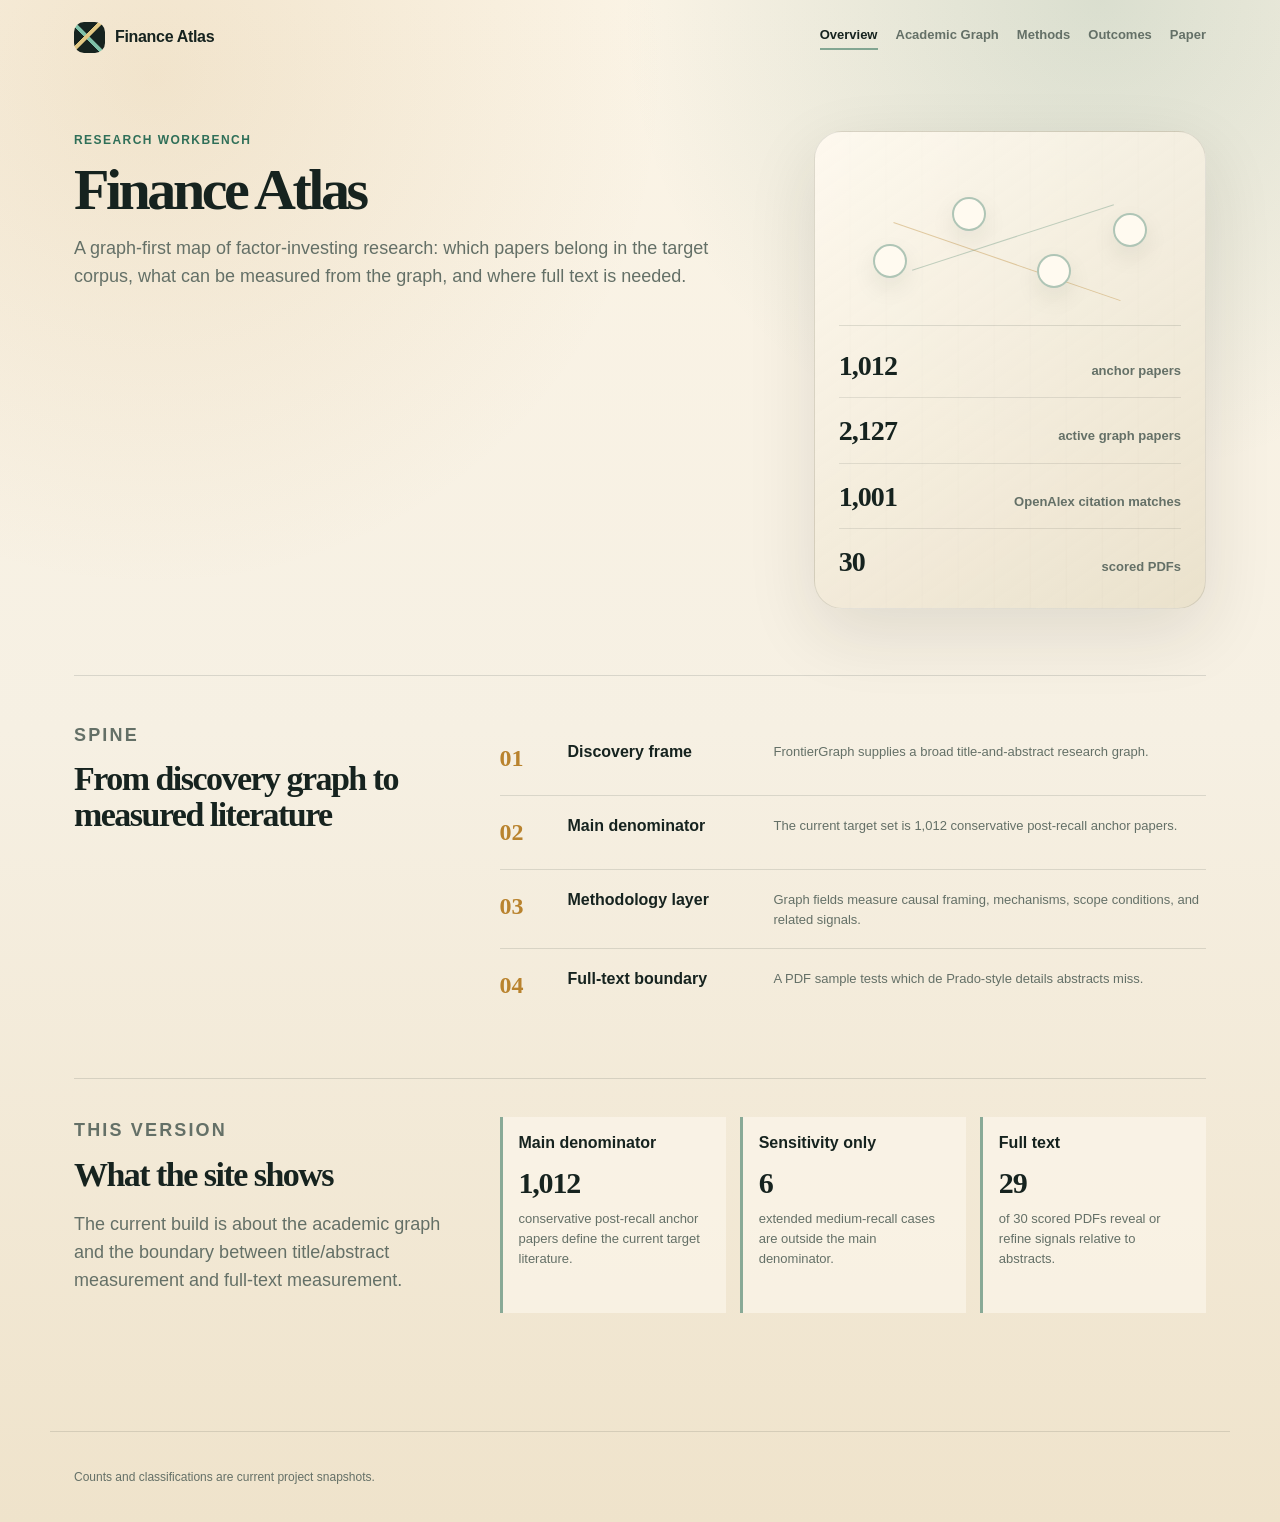
==== commit bed29783: "Prune website to core research objects" ====
--- a/index.html
+++ b/index.html
@@ -46,45 +46,27 @@
 
       <section class="section-grid">
         <div class="section-copy">
-          <p class="eyebrow">Current object</p>
+          <p class="eyebrow">Spine</p>
           <h2>From discovery graph to measured literature</h2>
-          <p>
-            The site follows the paper’s current spine. We start from a broad academic
-            discovery graph, define one main anchor denominator, keep context papers separate,
-            and test which methodology signals require full text.
-          </p>
         </div>
         <ol class="workflow-list" data-home-workflow></ol>
       </section>
 
       <section class="section-grid compact">
         <div class="section-copy">
-          <p class="eyebrow">Current stance</p>
-          <h2>Outcomes come after the measurement spine</h2>
+          <p class="eyebrow">This version</p>
+          <h2>What the site shows</h2>
           <p>
-            Product adoption, citations, and factor performance remain important. They are
-            now treated as modules built on the same academic graph.
+            The current build is about the academic graph and the boundary between
+            title/abstract measurement and full-text measurement.
           </p>
         </div>
         <div class="findings" data-home-findings></div>
       </section>
-
-      <section class="two-column">
-        <article>
-          <p class="eyebrow">Graph-visible methodology</p>
-          <h2>Signals visible before reading full PDFs</h2>
-          <div data-methodology-mini></div>
-        </article>
-        <article>
-          <p class="eyebrow">Outcome modules</p>
-          <h2>Where this can go next</h2>
-          <div class="module-list" data-outcome-modules></div>
-        </article>
-      </section>
     </main>
 
     <footer class="site-footer">
-      <p>Finance Atlas is a working research interface. Counts and classifications are current project snapshots, not final population estimates.</p>
+      <p>Counts and classifications are current project snapshots.</p>
     </footer>
 
     <script src="app.js" type="module"></script>
--- a/styles.css
+++ b/styles.css
@@ -469,6 +469,12 @@
   padding: 16px 18px;
 }
 
+.compact-note {
+  color: var(--muted);
+  font-size: 16px;
+  max-width: 760px;
+}
+
 .method-flow {
   display: grid;
   gap: 12px;
@@ -494,6 +500,102 @@
   color: var(--muted);
   font-size: 13px;
   margin: 8px 0 0;
+}
+
+.explorer-panel {
+  background: rgba(255, 250, 240, 0.5);
+  border: 1px solid rgba(22, 35, 31, 0.11);
+  border-radius: 24px;
+  margin-top: 22px;
+  padding: 20px;
+}
+
+.field-control {
+  display: grid;
+  gap: 8px;
+  max-width: 420px;
+}
+
+.field-control span {
+  color: var(--muted);
+  font-size: 11px;
+  font-weight: 900;
+  letter-spacing: 0.08em;
+  text-transform: uppercase;
+}
+
+.field-control select {
+  appearance: none;
+  background:
+    linear-gradient(45deg, transparent 50%, var(--accent) 50%),
+    linear-gradient(135deg, var(--accent) 50%, transparent 50%),
+    var(--panel);
+  background-position:
+    calc(100% - 19px) 50%,
+    calc(100% - 13px) 50%,
+    100% 0;
+  background-size: 6px 6px, 6px 6px, 2.8rem 100%;
+  background-repeat: no-repeat;
+  border: 1px solid rgba(22, 35, 31, 0.18);
+  border-radius: 14px;
+  color: var(--ink);
+  font: inherit;
+  font-size: 14px;
+  padding: 11px 46px 11px 13px;
+}
+
+.explorer-summary {
+  border-top: 1px solid rgba(22, 35, 31, 0.11);
+  display: grid;
+  gap: 28px;
+  grid-template-columns: minmax(0, 1fr) minmax(220px, 0.36fr);
+  margin-top: 20px;
+  padding-top: 20px;
+}
+
+.explorer-summary h3 {
+  font-family: "Iowan Old Style", "Palatino Linotype", Georgia, serif;
+  font-size: clamp(22px, 2.2vw, 30px);
+  letter-spacing: -0.04em;
+  line-height: 1.05;
+  margin: 0;
+}
+
+.explorer-summary p:not(.eyebrow) {
+  color: var(--muted);
+  margin: 8px 0 0;
+}
+
+.paper-card-grid {
+  display: grid;
+  gap: 10px;
+  grid-template-columns: repeat(3, minmax(0, 1fr));
+  margin-top: 18px;
+}
+
+.paper-card-grid.two {
+  grid-template-columns: repeat(2, minmax(0, 1fr));
+}
+
+.paper-card {
+  background: rgba(255, 250, 240, 0.62);
+  border: 1px solid rgba(22, 35, 31, 0.1);
+  border-radius: 16px;
+  padding: 13px;
+}
+
+.paper-card strong {
+  display: block;
+  font-size: 13px;
+  line-height: 1.28;
+}
+
+.paper-card p,
+.paper-card span {
+  color: var(--muted);
+  display: block;
+  font-size: 12px;
+  margin: 7px 0 0;
 }
 
 .term {
@@ -543,7 +645,9 @@
   .two-column,
   .two-column.wide-left,
   .split-panel,
-  .method-flow {
+  .method-flow,
+  .explorer-summary,
+  .paper-card-grid {
     grid-template-columns: 1fr;
   }
 
